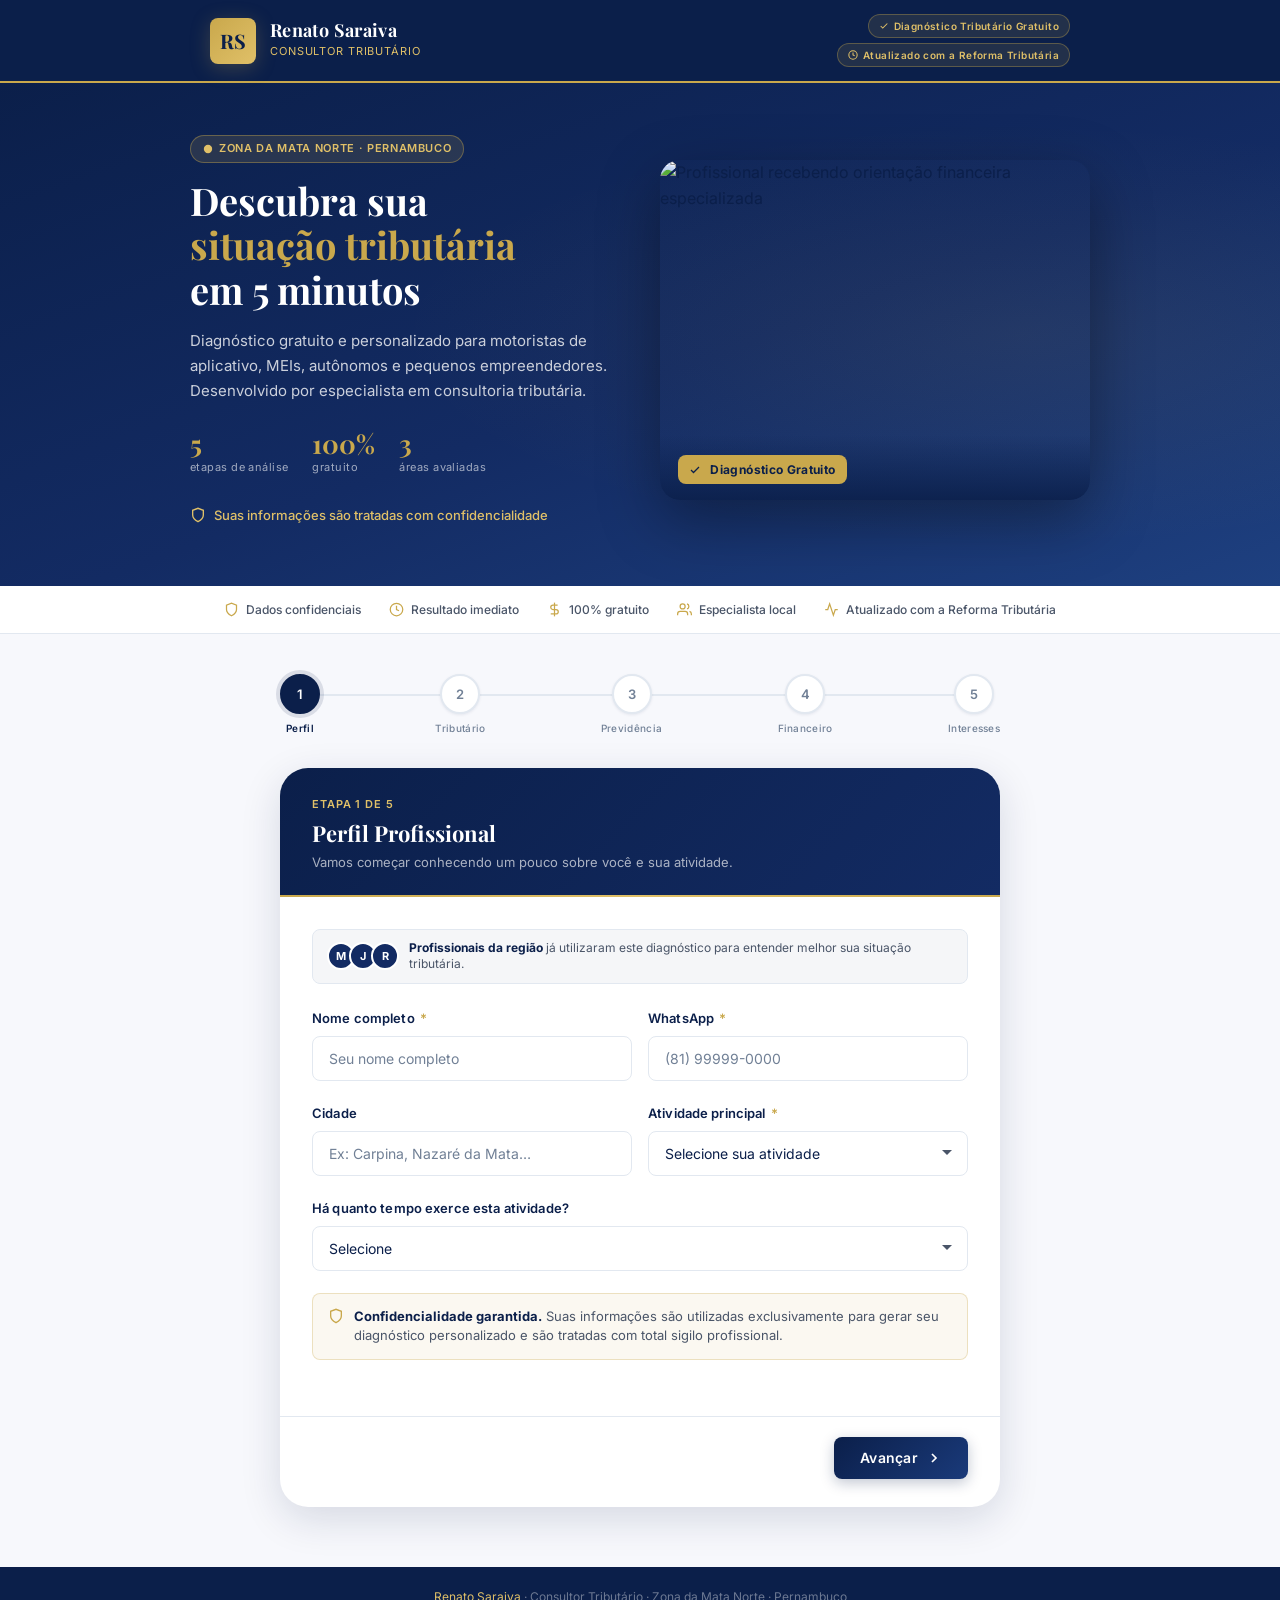
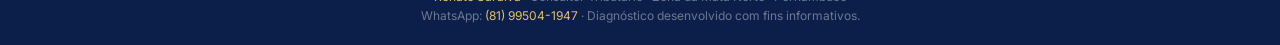
==== index.html @ bebfb7ba "Add files via upload" ====
<!DOCTYPE html>
<html lang="pt-BR">
<head>
  <meta charset="UTF-8" />
  <meta name="viewport" content="width=device-width, initial-scale=1.0" />
  <title>Diagnóstico Tributário Gratuito — Renato Saraiva | Consultor Tributário</title>
  <meta name="description" content="Descubra sua situação tributária, previdenciária e financeira em minutos. Diagnóstico gratuito com especialista na Zona da Mata Norte de Pernambuco." />
  <meta name="robots" content="index, follow" />
  <meta property="og:title" content="Diagnóstico Tributário Gratuito — Renato Saraiva" />
  <meta property="og:description" content="Identifique riscos e oportunidades tributárias para autônomos, MEIs e motoristas de aplicativo." />
  <meta property="og:type" content="website" />
  <meta property="og:image" content="https://images.unsplash.com/photo-1556742049-0cfed4f6a45d?w=1200&q=80" />
  <link rel="icon" type="image/svg+xml" href="data:image/svg+xml,<svg xmlns='http://www.w3.org/2000/svg' viewBox='0 0 32 32'><rect width='32' height='32' rx='6' fill='%230B1F4A'/><text x='50%25' y='50%25' dominant-baseline='central' text-anchor='middle' font-family='Georgia,serif' font-weight='700' font-size='16' fill='%23C9A84C'>RS</text></svg>" />
  <link rel="preconnect" href="https://fonts.googleapis.com" />
  <link rel="preconnect" href="https://fonts.gstatic.com" crossorigin />
  <link rel="stylesheet" href="styles.css" />
</head>
<body>
<div class="page-wrapper">

  <!-- ============================================================
       HEADER
       ============================================================ -->
  <header class="site-header" role="banner">
    <div class="header-inner">
      <div class="logo-block">
        <div class="logo-monogram" aria-hidden="true">RS</div>
        <div>
          <div class="logo-text-name">Renato Saraiva</div>
          <div class="logo-text-title">Consultor Tributário</div>
        </div>
      </div>
      <div class="header-seals">
        <span class="seal">
          <svg width="10" height="10" fill="none" viewBox="0 0 24 24" stroke="currentColor" stroke-width="2.5" aria-hidden="true"><polyline points="20 6 9 17 4 12"/></svg>
          Diagnóstico Tributário Gratuito
        </span>
        <span class="seal">
          <svg width="10" height="10" fill="none" viewBox="0 0 24 24" stroke="currentColor" stroke-width="2.5" aria-hidden="true"><circle cx="12" cy="12" r="10"/><polyline points="12 6 12 12 16 14"/></svg>
          Atualizado com a Reforma Tributária
        </span>
      </div>
    </div>
  </header>

  <!-- ============================================================
       HERO
       ============================================================ -->
  <section class="hero-section" aria-labelledby="heroTitle">
    <div class="hero-inner">
      <div class="hero-content">
        <div class="hero-eyebrow">
          <svg width="10" height="10" fill="currentColor" viewBox="0 0 24 24" aria-hidden="true"><circle cx="12" cy="12" r="10"/></svg>
          Zona da Mata Norte · Pernambuco
        </div>
        <h1 class="hero-title" id="heroTitle">
          Descubra sua<br><span>situação tributária</span><br>em 5 minutos
        </h1>
        <p class="hero-subtitle">
          Diagnóstico gratuito e personalizado para motoristas de aplicativo, MEIs, autônomos e pequenos empreendedores. Desenvolvido por especialista em consultoria tributária.
        </p>
        <div class="hero-stats">
          <div class="hero-stat">
            <div class="hero-stat-value">5</div>
            <div class="hero-stat-label">etapas de análise</div>
          </div>
          <div class="hero-stat">
            <div class="hero-stat-value">100%</div>
            <div class="hero-stat-label">gratuito</div>
          </div>
          <div class="hero-stat">
            <div class="hero-stat-value">3</div>
            <div class="hero-stat-label">áreas avaliadas</div>
          </div>
        </div>
        <div class="hero-cta-hint">
          <svg width="16" height="16" fill="none" viewBox="0 0 24 24" stroke="currentColor" stroke-width="2" aria-hidden="true"><path d="M12 22s8-4 8-10V5l-8-3-8 3v7c0 6 8 10 8 10z"/></svg>
          Suas informações são tratadas com confidencialidade
        </div>
      </div>

      <div class="hero-visual" aria-hidden="true">
        <!-- High-quality Unsplash image: professional consulting / finance -->
        <img
          src="https://images.unsplash.com/photo-1556742049-0cfed4f6a45d?w=600&q=80&auto=format&fit=crop"
          alt="Profissional recebendo orientação financeira especializada"
          loading="eager"
          width="600" height="340"
        />
        <div class="hero-visual-overlay">
          <span class="hero-visual-badge">
            <svg width="12" height="12" fill="none" viewBox="0 0 24 24" stroke="currentColor" stroke-width="2.5" aria-hidden="true"><polyline points="20 6 9 17 4 12"/></svg>
            &nbsp;Diagnóstico Gratuito
          </span>
        </div>
      </div>
    </div>
  </section>

  <!-- ============================================================
       TRUST BAR
       ============================================================ -->
  <div class="trust-bar" aria-label="Diferenciais">
    <div class="trust-bar-inner">
      <div class="trust-item">
        <svg width="15" height="15" fill="none" viewBox="0 0 24 24" stroke="currentColor" stroke-width="2" aria-hidden="true"><path d="M12 22s8-4 8-10V5l-8-3-8 3v7c0 6 8 10 8 10z"/></svg>
        <span>Dados confidenciais</span>
      </div>
      <div class="trust-item">
        <svg width="15" height="15" fill="none" viewBox="0 0 24 24" stroke="currentColor" stroke-width="2" aria-hidden="true"><circle cx="12" cy="12" r="10"/><polyline points="12 6 12 12 16 14"/></svg>
        <span>Resultado imediato</span>
      </div>
      <div class="trust-item">
        <svg width="15" height="15" fill="none" viewBox="0 0 24 24" stroke="currentColor" stroke-width="2" aria-hidden="true"><line x1="12" y1="1" x2="12" y2="23"/><path d="M17 5H9.5a3.5 3.5 0 000 7h5a3.5 3.5 0 010 7H6"/></svg>
        <span>100% gratuito</span>
      </div>
      <div class="trust-item">
        <svg width="15" height="15" fill="none" viewBox="0 0 24 24" stroke="currentColor" stroke-width="2" aria-hidden="true"><path d="M17 21v-2a4 4 0 00-4-4H5a4 4 0 00-4 4v2"/><circle cx="9" cy="7" r="4"/><path d="M23 21v-2a4 4 0 00-3-3.87"/><path d="M16 3.13a4 4 0 010 7.75"/></svg>
        <span>Especialista local</span>
      </div>
      <div class="trust-item">
        <svg width="15" height="15" fill="none" viewBox="0 0 24 24" stroke="currentColor" stroke-width="2" aria-hidden="true"><polyline points="22 12 18 12 15 21 9 3 6 12 2 12"/></svg>
        <span>Atualizado com a Reforma Tributária</span>
      </div>
    </div>
  </div>

  <!-- ============================================================
       MAIN — FORM SECTION
       ============================================================ -->
  <main class="form-section">
    <div class="form-container">

      <!-- ---- Step Progress ---- -->
      <nav class="step-progress" aria-label="Progresso do formulário">
        <div class="step-track">
          <div class="step-track-fill" style="width:0%"></div>
        </div>
        <div class="step-dots">
          <div class="step-dot active" aria-current="step">
            <div class="step-dot-circle">1</div>
            <span class="step-dot-label">Perfil</span>
          </div>
          <div class="step-dot">
            <div class="step-dot-circle">2</div>
            <span class="step-dot-label">Tributário</span>
          </div>
          <div class="step-dot">
            <div class="step-dot-circle">3</div>
            <span class="step-dot-label">Previdência</span>
          </div>
          <div class="step-dot">
            <div class="step-dot-circle">4</div>
            <span class="step-dot-label">Financeiro</span>
          </div>
          <div class="step-dot">
            <div class="step-dot-circle">5</div>
            <span class="step-dot-label">Interesses</span>
          </div>
        </div>
      </nav>

      <!-- ======================================================
           FORM WRAPPER
           ====================================================== -->
      <div id="formWrapper">
        <div class="form-card">

          <!-- ==================================================
               ETAPA 1 — PERFIL PROFISSIONAL
               ================================================== -->
          <div id="step1" class="form-step active">
            <div class="card-header">
              <div class="card-header-step">Etapa 1 de 5</div>
              <h2 class="card-header-title">Perfil Profissional</h2>
              <p class="card-header-subtitle">Vamos começar conhecendo um pouco sobre você e sua atividade.</p>
            </div>
            <div class="card-body">

              <div class="social-proof">
                <div class="social-proof-avatars">
                  <div class="social-proof-avatar">M</div>
                  <div class="social-proof-avatar">J</div>
                  <div class="social-proof-avatar">R</div>
                </div>
                <p class="social-proof-text"><strong>Profissionais da região</strong> já utilizaram este diagnóstico para entender melhor sua situação tributária.</p>
              </div>

              <div class="form-row">
                <div class="form-group">
                  <label class="form-label" for="name">Nome completo <span class="required">*</span></label>
                  <input type="text" id="name" class="form-input" placeholder="Seu nome completo" autocomplete="name" />
                  <span class="form-error">Por favor, informe seu nome.</span>
                </div>
                <div class="form-group">
                  <label class="form-label" for="whatsapp">WhatsApp <span class="required">*</span></label>
                  <input type="tel" id="whatsapp" class="form-input" placeholder="(81) 99999-0000" autocomplete="tel" inputmode="tel" />
                  <span class="form-error">Informe seu WhatsApp.</span>
                </div>
              </div>

              <div class="form-row">
                <div class="form-group">
                  <label class="form-label" for="cidade">Cidade</label>
                  <input type="text" id="cidade" class="form-input" placeholder="Ex: Carpina, Nazaré da Mata…" autocomplete="address-level2" />
                </div>
                <div class="form-group">
                  <label class="form-label" for="atividade">Atividade principal <span class="required">*</span></label>
                  <select id="atividade" class="form-select">
                    <option value="">Selecione sua atividade</option>
                    <option value="motorista_app">Motorista de Aplicativo (Uber, 99...)</option>
                    <option value="mototaxi">Mototaxista</option>
                    <option value="freteiro">Freteiro / Transportador</option>
                    <option value="prestador_servicos">Prestador de Serviços</option>
                    <option value="autonomo">Profissional Autônomo</option>
                    <option value="mei">MEI — Microempreendedor Individual</option>
                    <option value="pequeno_empresario">Pequeno Empresário</option>
                    <option value="outro">Outra atividade</option>
                  </select>
                  <span class="form-error">Selecione sua atividade.</span>
                </div>
              </div>

              <div class="form-group">
                <label class="form-label" for="tempo">Há quanto tempo exerce esta atividade?</label>
                <select id="tempo" class="form-select">
                  <option value="">Selecione</option>
                  <option value="menos1">Menos de 1 ano</option>
                  <option value="1a3">1 a 3 anos</option>
                  <option value="3a5">3 a 5 anos</option>
                  <option value="mais5">Mais de 5 anos</option>
                </select>
              </div>

              <div class="info-box">
                <svg width="16" height="16" fill="none" viewBox="0 0 24 24" stroke="currentColor" stroke-width="2" aria-hidden="true"><path d="M12 22s8-4 8-10V5l-8-3-8 3v7c0 6 8 10 8 10z"/></svg>
                <p><strong>Confidencialidade garantida.</strong> Suas informações são utilizadas exclusivamente para gerar seu diagnóstico personalizado e são tratadas com total sigilo profissional.</p>
              </div>

            </div>
            <div class="card-footer">
              <span></span>
              <button class="btn btn-primary" data-next type="button">
                Avançar
                <svg width="16" height="16" fill="none" viewBox="0 0 24 24" stroke="currentColor" stroke-width="2.5" aria-hidden="true"><polyline points="9 18 15 12 9 6"/></svg>
              </button>
            </div>
          </div>

          <!-- ==================================================
               ETAPA 2 — DIAGNÓSTICO TRIBUTÁRIO
               ================================================== -->
          <div id="step2" class="form-step">
            <div class="card-header">
              <div class="card-header-step">Etapa 2 de 5</div>
              <h2 class="card-header-title">Diagnóstico Tributário</h2>
              <p class="card-header-subtitle">Seu índice de organização tributária será calculado ao final. Responda com sinceridade.</p>
            </div>
            <div class="card-body">

              <!-- IR -->
              <p class="form-section-title">Imposto de Renda &amp; Receita Federal</p>

              <div class="form-group">
                <label class="form-label">Você declara o Imposto de Renda anualmente?</label>
                <div class="options-group">
                  <label class="option-card">
                    <input type="radio" name="ir_declaracao" value="sim_regular" />
                    <div class="option-indicator"><div class="option-indicator-dot"></div></div>
                    <div class="option-text">
                      <div class="option-label">Sim, sempre em dia</div>
                    </div>
                  </label>
                  <label class="option-card">
                    <input type="radio" name="ir_declaracao" value="sim_atraso" />
                    <div class="option-indicator"><div class="option-indicator-dot"></div></div>
                    <div class="option-text">
                      <div class="option-label">Sim, mas às vezes com atraso</div>
                    </div>
                  </label>
                  <label class="option-card">
                    <input type="radio" name="ir_declaracao" value="nao_isento" />
                    <div class="option-indicator"><div class="option-indicator-dot"></div></div>
                    <div class="option-text">
                      <div class="option-label">Não, pois estou isento</div>
                    </div>
                  </label>
                  <label class="option-card">
                    <input type="radio" name="ir_declaracao" value="nao_deveria" />
                    <div class="option-indicator"><div class="option-indicator-dot"></div></div>
                    <div class="option-text">
                      <div class="option-label">Não declaro, mas deveria</div>
                      <div class="option-sublabel">Risco de pendência na Receita Federal</div>
                    </div>
                  </label>
                </div>
              </div>

              <!-- Controle de receita -->
              <p class="form-section-title">Controle Financeiro &amp; Documentação</p>

              <div class="form-group">
                <label class="form-label">Como você controla sua receita mensal?</label>
                <div class="options-group">
                  <label class="option-card">
                    <input type="radio" name="controle_receita" value="planilha" />
                    <div class="option-indicator"><div class="option-indicator-dot"></div></div>
                    <div class="option-text"><div class="option-label">Planilha ou sistema organizado</div></div>
                  </label>
                  <label class="option-card">
                    <input type="radio" name="controle_receita" value="aplicativo" />
                    <div class="option-indicator"><div class="option-indicator-dot"></div></div>
                    <div class="option-text"><div class="option-label">Aplicativo de finanças</div></div>
                  </label>
                  <label class="option-card">
                    <input type="radio" name="controle_receita" value="caderno" />
                    <div class="option-indicator"><div class="option-indicator-dot"></div></div>
                    <div class="option-text"><div class="option-label">Caderno / anotação manual</div></div>
                  </label>
                  <label class="option-card">
                    <input type="radio" name="controle_receita" value="nao" />
                    <div class="option-indicator"><div class="option-indicator-dot"></div></div>
                    <div class="option-text"><div class="option-label">Não faço controle</div></div>
                  </label>
                </div>
              </div>

              <div class="form-group">
                <label class="form-label">Você emite notas fiscais pelos serviços prestados?</label>
                <div class="options-group">
                  <label class="option-card">
                    <input type="radio" name="notas_fiscais" value="sempre" />
                    <div class="option-indicator"><div class="option-indicator-dot"></div></div>
                    <div class="option-text"><div class="option-label">Sempre</div></div>
                  </label>
                  <label class="option-card">
                    <input type="radio" name="notas_fiscais" value="as_vezes" />
                    <div class="option-indicator"><div class="option-indicator-dot"></div></div>
                    <div class="option-text"><div class="option-label">Às vezes, quando solicitado</div></div>
                  </label>
                  <label class="option-card">
                    <input type="radio" name="notas_fiscais" value="nao_obrigado" />
                    <div class="option-indicator"><div class="option-indicator-dot"></div></div>
                    <div class="option-text"><div class="option-label">Não sou obrigado a emitir</div></div>
                  </label>
                  <label class="option-card">
                    <input type="radio" name="notas_fiscais" value="nunca" />
                    <div class="option-indicator"><div class="option-indicator-dot"></div></div>
                    <div class="option-text"><div class="option-label">Nunca emito</div></div>
                  </label>
                </div>
              </div>

              <!-- MEI -->
              <p class="form-section-title">Situação como MEI</p>

              <div class="form-group">
                <label class="form-label">Qual é sua situação como MEI?</label>
                <div class="options-group">
                  <label class="option-card">
                    <input type="radio" name="mei_situacao" value="ativo_dia" />
                    <div class="option-indicator"><div class="option-indicator-dot"></div></div>
                    <div class="option-text"><div class="option-label">Sou MEI e estou em dia</div></div>
                  </label>
                  <label class="option-card">
                    <input type="radio" name="mei_situacao" value="ativo_pendente" />
                    <div class="option-indicator"><div class="option-indicator-dot"></div></div>
                    <div class="option-text">
                      <div class="option-label">Sou MEI, mas tenho pendências</div>
                      <div class="option-sublabel">DAS em atraso, declarações pendentes…</div>
                    </div>
                  </label>
                  <label class="option-card">
                    <input type="radio" name="mei_situacao" value="nao_sou" />
                    <div class="option-indicator"><div class="option-indicator-dot"></div></div>
                    <div class="option-text"><div class="option-label">Não sou MEI e não preciso ser</div></div>
                  </label>
                  <label class="option-card">
                    <input type="radio" name="mei_situacao" value="deveria" />
                    <div class="option-indicator"><div class="option-indicator-dot"></div></div>
                    <div class="option-text">
                      <div class="option-label">Não sou MEI, mas deveria ser</div>
                      <div class="option-sublabel">Formalização pode trazer benefícios imediatos</div>
                    </div>
                  </label>
                </div>
              </div>

              <!-- Reforma Tributária -->
              <p class="form-section-title">Reforma Tributária</p>

              <div class="form-group">
                <label class="form-label">Você acompanha as mudanças trazidas pela Reforma Tributária?</label>
                <div class="options-group">
                  <label class="option-card">
                    <input type="radio" name="reforma_conhecimento" value="sim_bem" />
                    <div class="option-indicator"><div class="option-indicator-dot"></div></div>
                    <div class="option-text">
                      <div class="option-label">Sim, acompanho bem</div>
                      <div class="option-sublabel">Conheço CBS, IBS e as novas regras</div>
                    </div>
                  </label>
                  <label class="option-card">
                    <input type="radio" name="reforma_conhecimento" value="superficial" />
                    <div class="option-indicator"><div class="option-indicator-dot"></div></div>
                    <div class="option-text">
                      <div class="option-label">Conheço superficialmente</div>
                      <div class="option-sublabel">Sei que existe, mas não detalhes</div>
                    </div>
                  </label>
                  <label class="option-card">
                    <input type="radio" name="reforma_conhecimento" value="nao" />
                    <div class="option-indicator"><div class="option-indicator-dot"></div></div>
                    <div class="option-text">
                      <div class="option-label">Ainda não acompanho</div>
                      <div class="option-sublabel">Posso estar perdendo oportunidades</div>
                    </div>
                  </label>
                </div>
              </div>

              <div class="info-box">
                <svg width="16" height="16" fill="none" viewBox="0 0 24 24" stroke="currentColor" stroke-width="2" aria-hidden="true"><circle cx="12" cy="12" r="10"/><line x1="12" y1="8" x2="12" y2="12"/><line x1="12" y1="16" x2="12.01" y2="16"/></svg>
                <p>A Reforma Tributária pode impactar diretamente autônomos e MEIs com as novas regras do <strong>IBS e CBS</strong>. Descubra se seu negócio pode ser afetado.</p>
              </div>

            </div>
            <div class="card-footer">
              <button class="btn btn-ghost" data-prev type="button">
                <svg width="16" height="16" fill="none" viewBox="0 0 24 24" stroke="currentColor" stroke-width="2.5" aria-hidden="true"><polyline points="15 18 9 12 15 6"/></svg>
                Voltar
              </button>
              <button class="btn btn-primary" data-next type="button">
                Avançar
                <svg width="16" height="16" fill="none" viewBox="0 0 24 24" stroke="currentColor" stroke-width="2.5" aria-hidden="true"><polyline points="9 18 15 12 9 6"/></svg>
              </button>
            </div>
          </div>

          <!-- ==================================================
               ETAPA 3 — DIAGNÓSTICO PREVIDENCIÁRIO
               ================================================== -->
          <div id="step3" class="form-step">
            <div class="card-header">
              <div class="card-header-step">Etapa 3 de 5</div>
              <h2 class="card-header-title">Diagnóstico Previdenciário</h2>
              <p class="card-header-subtitle">Sua aposentadoria e proteção familiar dependem de decisões tomadas hoje.</p>
            </div>
            <div class="card-body">

              <div class="form-group">
                <label class="form-label">Como está sua contribuição ao INSS?</label>
                <div class="options-group">
                  <label class="option-card">
                    <input type="radio" name="inss_contribui" value="sempre" />
                    <div class="option-indicator"><div class="option-indicator-dot"></div></div>
                    <div class="option-text"><div class="option-label">Contribuo regularmente como autônomo</div></div>
                  </label>
                  <label class="option-card">
                    <input type="radio" name="inss_contribui" value="mei_incluso" />
                    <div class="option-indicator"><div class="option-indicator-dot"></div></div>
                    <div class="option-text">
                      <div class="option-label">Contribuo pelo MEI (DAS)</div>
                      <div class="option-sublabel">Contribuição mínima incluída na guia mensal</div>
                    </div>
                  </label>
                  <label class="option-card">
                    <input type="radio" name="inss_contribui" value="as_vezes" />
                    <div class="option-indicator"><div class="option-indicator-dot"></div></div>
                    <div class="option-text">
                      <div class="option-label">Contribuo irregularmente</div>
                      <div class="option-sublabel">Meses com e sem contribuição</div>
                    </div>
                  </label>
                  <label class="option-card">
                    <input type="radio" name="inss_contribui" value="nao" />
                    <div class="option-indicator"><div class="option-indicator-dot"></div></div>
                    <div class="option-text">
                      <div class="option-label">Não contribuo</div>
                      <div class="option-sublabel">Sem cobertura previdenciária atual</div>
                    </div>
                  </label>
                </div>
              </div>

              <div class="form-group">
                <label class="form-label">Você já planeja sua aposentadoria?</label>
                <div class="options-group">
                  <label class="option-card">
                    <input type="radio" name="aposentadoria_planeja" value="sim_estrategia" />
                    <div class="option-indicator"><div class="option-indicator-dot"></div></div>
                    <div class="option-text">
                      <div class="option-label">Sim, tenho estratégia definida</div>
                      <div class="option-sublabel">INSS + previdência privada ou investimentos</div>
                    </div>
                  </label>
                  <label class="option-card">
                    <input type="radio" name="aposentadoria_planeja" value="sim_inss" />
                    <div class="option-indicator"><div class="option-indicator-dot"></div></div>
                    <div class="option-text">
                      <div class="option-label">Planejo me aposentar pelo INSS</div>
                    </div>
                  </label>
                  <label class="option-card">
                    <input type="radio" name="aposentadoria_planeja" value="penso_pouco" />
                    <div class="option-indicator"><div class="option-indicator-dot"></div></div>
                    <div class="option-text"><div class="option-label">Penso pouco sobre isso</div></div>
                  </label>
                  <label class="option-card">
                    <input type="radio" name="aposentadoria_planeja" value="nao" />
                    <div class="option-indicator"><div class="option-indicator-dot"></div></div>
                    <div class="option-text">
                      <div class="option-label">Ainda não planejo</div>
                      <div class="option-sublabel">Não tenho estratégia definida</div>
                    </div>
                  </label>
                </div>
              </div>

              <div class="form-group">
                <label class="form-label">Sua família tem proteção em caso de imprevistos com sua saúde ou renda?</label>
                <div class="options-group">
                  <label class="option-card">
                    <input type="radio" name="dependentes_protecao" value="sim_completa" />
                    <div class="option-indicator"><div class="option-indicator-dot"></div></div>
                    <div class="option-text">
                      <div class="option-label">Sim, tenho seguro e planejamento</div>
                    </div>
                  </label>
                  <label class="option-card">
                    <input type="radio" name="dependentes_protecao" value="parcial" />
                    <div class="option-indicator"><div class="option-indicator-dot"></div></div>
                    <div class="option-text"><div class="option-label">Parcialmente protegida</div></div>
                  </label>
                  <label class="option-card">
                    <input type="radio" name="dependentes_protecao" value="nao" />
                    <div class="option-indicator"><div class="option-indicator-dot"></div></div>
                    <div class="option-text">
                      <div class="option-label">Não tenho proteção estruturada</div>
                      <div class="option-sublabel">Família dependeria apenas da minha renda ativa</div>
                    </div>
                  </label>
                </div>
              </div>

            </div>
            <div class="card-footer">
              <button class="btn btn-ghost" data-prev type="button">
                <svg width="16" height="16" fill="none" viewBox="0 0 24 24" stroke="currentColor" stroke-width="2.5" aria-hidden="true"><polyline points="15 18 9 12 15 6"/></svg>
                Voltar
              </button>
              <button class="btn btn-primary" data-next type="button">
                Avançar
                <svg width="16" height="16" fill="none" viewBox="0 0 24 24" stroke="currentColor" stroke-width="2.5" aria-hidden="true"><polyline points="9 18 15 12 9 6"/></svg>
              </button>
            </div>
          </div>

          <!-- ==================================================
               ETAPA 4 — DIAGNÓSTICO FINANCEIRO
               ================================================== -->
          <div id="step4" class="form-step">
            <div class="card-header">
              <div class="card-header-step">Etapa 4 de 5</div>
              <h2 class="card-header-title">Diagnóstico Financeiro</h2>
              <p class="card-header-subtitle">Sua estabilidade financeira protege você em momentos de baixa renda.</p>
            </div>
            <div class="card-body">

              <div class="form-group">
                <label class="form-label">Você possui reserva de emergência?</label>
                <div class="options-group">
                  <label class="option-card">
                    <input type="radio" name="reserva_emergencia" value="sim_6meses" />
                    <div class="option-indicator"><div class="option-indicator-dot"></div></div>
                    <div class="option-text">
                      <div class="option-label">Sim, mais de 6 meses de despesas</div>
                    </div>
                  </label>
                  <label class="option-card">
                    <input type="radio" name="reserva_emergencia" value="sim_3meses" />
                    <div class="option-indicator"><div class="option-indicator-dot"></div></div>
                    <div class="option-text"><div class="option-label">Sim, 3 a 6 meses de despesas</div></div>
                  </label>
                  <label class="option-card">
                    <input type="radio" name="reserva_emergencia" value="pouca" />
                    <div class="option-indicator"><div class="option-indicator-dot"></div></div>
                    <div class="option-text"><div class="option-label">Tenho um pouco, menos de 3 meses</div></div>
                  </label>
                  <label class="option-card">
                    <input type="radio" name="reserva_emergencia" value="nao" />
                    <div class="option-indicator"><div class="option-indicator-dot"></div></div>
                    <div class="option-text">
                      <div class="option-label">Não tenho reserva</div>
                      <div class="option-sublabel">Alta vulnerabilidade a imprevistos</div>
                    </div>
                  </label>
                </div>
              </div>

              <div class="form-group">
                <label class="form-label">Como está seu nível de endividamento?</label>
                <div class="options-group">
                  <label class="option-card">
                    <input type="radio" name="dividas" value="nenhuma" />
                    <div class="option-indicator"><div class="option-indicator-dot"></div></div>
                    <div class="option-text"><div class="option-label">Sem dívidas relevantes</div></div>
                  </label>
                  <label class="option-card">
                    <input type="radio" name="dividas" value="controlada" />
                    <div class="option-indicator"><div class="option-indicator-dot"></div></div>
                    <div class="option-text"><div class="option-label">Dívidas controladas e em dia</div></div>
                  </label>
                  <label class="option-card">
                    <input type="radio" name="dividas" value="alta" />
                    <div class="option-indicator"><div class="option-indicator-dot"></div></div>
                    <div class="option-text">
                      <div class="option-label">Dívidas comprometendo minha renda</div>
                      <div class="option-sublabel">Mais de 30% da renda comprometida</div>
                    </div>
                  </label>
                  <label class="option-card">
                    <input type="radio" name="dividas" value="critica" />
                    <div class="option-indicator"><div class="option-indicator-dot"></div></div>
                    <div class="option-text">
                      <div class="option-label">Situação crítica de endividamento</div>
                      <div class="option-sublabel">Dificuldade para pagar despesas básicas</div>
                    </div>
                  </label>
                </div>
              </div>

              <div class="form-group">
                <label class="form-label">Você consegue poupar mensalmente?</label>
                <div class="options-group-inline">
                  <label class="pill-option">
                    <input type="radio" name="poupanca_mensal" value="mais20" />
                    Mais de 20% da renda
                  </label>
                  <label class="pill-option">
                    <input type="radio" name="poupanca_mensal" value="ate20" />
                    Até 20%
                  </label>
                  <label class="pill-option">
                    <input type="radio" name="poupanca_mensal" value="irregular" />
                    Às vezes
                  </label>
                  <label class="pill-option">
                    <input type="radio" name="poupanca_mensal" value="nao" />
                    Não consigo poupar
                  </label>
                </div>
              </div>

              <div class="form-group">
                <label class="form-label">Você tem controle do seu orçamento mensal?</label>
                <div class="options-group-inline">
                  <label class="pill-option">
                    <input type="radio" name="controle_orcamento" value="sim_detalhado" />
                    Sim, detalhado
                  </label>
                  <label class="pill-option">
                    <input type="radio" name="controle_orcamento" value="basico" />
                    Básico
                  </label>
                  <label class="pill-option">
                    <input type="radio" name="controle_orcamento" value="nao" />
                    Não controlo
                  </label>
                </div>
              </div>

            </div>
            <div class="card-footer">
              <button class="btn btn-ghost" data-prev type="button">
                <svg width="16" height="16" fill="none" viewBox="0 0 24 24" stroke="currentColor" stroke-width="2.5" aria-hidden="true"><polyline points="15 18 9 12 15 6"/></svg>
                Voltar
              </button>
              <button class="btn btn-primary" data-next type="button">
                Avançar
                <svg width="16" height="16" fill="none" viewBox="0 0 24 24" stroke="currentColor" stroke-width="2.5" aria-hidden="true"><polyline points="9 18 15 12 9 6"/></svg>
              </button>
            </div>
          </div>

          <!-- ==================================================
               ETAPA 5 — INTERESSE EM SOLUÇÕES
               ================================================== -->
          <div id="step5" class="form-step">
            <div class="card-header">
              <div class="card-header-step">Etapa 5 de 5 — Última etapa!</div>
              <h2 class="card-header-title">Interesse em Soluções</h2>
              <p class="card-header-subtitle">Indique o que é mais relevante para você. Isso personaliza sua análise final.</p>
            </div>
            <div class="card-body">

              <div class="form-group">
                <label class="form-label">Quais temas são mais relevantes para você? <small style="font-weight:400;color:var(--text-muted)">(Selecione todos que se aplicam)</small></label>
                <div class="options-group">
                  <label class="option-card" data-type="checkbox">
                    <input type="checkbox" name="interesses" value="planejamento_tributario" />
                    <div class="option-indicator"><div class="option-indicator-dot"></div></div>
                    <div class="option-text">
                      <div class="option-label">Planejamento tributário</div>
                      <div class="option-sublabel">Reduzir impostos de forma legal</div>
                    </div>
                  </label>
                  <label class="option-card" data-type="checkbox">
                    <input type="checkbox" name="interesses" value="regularizacao_fiscal" />
                    <div class="option-indicator"><div class="option-indicator-dot"></div></div>
                    <div class="option-text">
                      <div class="option-label">Regularização fiscal</div>
                      <div class="option-sublabel">Resolver pendências com a Receita Federal ou MEI</div>
                    </div>
                  </label>
                  <label class="option-card" data-type="checkbox">
                    <input type="checkbox" name="interesses" value="aposentadoria" />
                    <div class="option-indicator"><div class="option-indicator-dot"></div></div>
                    <div class="option-text">
                      <div class="option-label">Planejamento previdenciário</div>
                      <div class="option-sublabel">Aposentadoria e benefícios do INSS</div>
                    </div>
                  </label>
                  <label class="option-card" data-type="checkbox">
                    <input type="checkbox" name="interesses" value="reforma_tributaria" />
                    <div class="option-indicator"><div class="option-indicator-dot"></div></div>
                    <div class="option-text">
                      <div class="option-label">Impactos da Reforma Tributária</div>
                      <div class="option-sublabel">Como me preparar para CBS, IBS e novas regras</div>
                    </div>
                  </label>
                  <label class="option-card" data-type="checkbox">
                    <input type="checkbox" name="interesses" value="consultoria_personalizada" />
                    <div class="option-indicator"><div class="option-indicator-dot"></div></div>
                    <div class="option-text">
                      <div class="option-label">Consultoria personalizada completa</div>
                      <div class="option-sublabel">Análise detalhada de toda minha situação</div>
                    </div>
                  </label>
                </div>
              </div>

              <div class="form-group">
                <label class="form-label">Qual é a sua urgência em resolver estas questões?</label>
                <div class="options-group-inline">
                  <label class="pill-option">
                    <input type="radio" name="urgencia" value="imediata" />
                    Imediata
                  </label>
                  <label class="pill-option">
                    <input type="radio" name="urgencia" value="breve" />
                    Nos próximos 30 dias
                  </label>
                  <label class="pill-option">
                    <input type="radio" name="urgencia" value="planejando" />
                    Estou planejando
                  </label>
                  <label class="pill-option">
                    <input type="radio" name="urgencia" value="curiosidade" />
                    Por curiosidade
                  </label>
                </div>
              </div>

              <div class="info-box">
                <svg width="16" height="16" fill="none" viewBox="0 0 24 24" stroke="currentColor" stroke-width="2" aria-hidden="true"><polygon points="12 2 15.09 8.26 22 9.27 17 14.14 18.18 21.02 12 17.77 5.82 21.02 7 14.14 2 9.27 8.91 8.26 12 2"/></svg>
                <p><strong>Diagnóstico personalizado aguarda você.</strong> Ao concluir, seu índice tributário, previdenciário e financeiro será calculado com base em todas as suas respostas.</p>
              </div>

            </div>
            <div class="card-footer">
              <button class="btn btn-ghost" data-prev type="button">
                <svg width="16" height="16" fill="none" viewBox="0 0 24 24" stroke="currentColor" stroke-width="2.5" aria-hidden="true"><polyline points="15 18 9 12 15 6"/></svg>
                Voltar
              </button>
              <button class="btn btn-gold" data-submit type="button">
                <svg width="16" height="16" fill="none" viewBox="0 0 24 24" stroke="currentColor" stroke-width="2.5" aria-hidden="true"><polyline points="9 11 12 14 22 4"/><path d="M21 12v7a2 2 0 01-2 2H5a2 2 0 01-2-2V5a2 2 0 012-2h11"/></svg>
                Gerar meu diagnóstico
              </button>
            </div>
          </div>

        </div><!-- /form-card -->
      </div><!-- /formWrapper -->

      <!-- ======================================================
           PROCESSING SCREEN
           ====================================================== -->
      <div id="processingScreen" class="processing-screen" role="status" aria-live="polite">
        <div class="processing-ring">
          <svg viewBox="0 0 80 80">
            <circle cx="40" cy="40" r="34"/>
          </svg>
        </div>
        <div style="text-align:center">
          <p style="font-family:'Playfair Display',serif;font-size:20px;font-weight:700;color:var(--navy);margin-bottom:6px;">Analisando suas respostas…</p>
          <p style="font-size:13px;color:var(--text-muted);">Diagnóstico desenvolvido por especialista em consultoria tributária.</p>
        </div>
        <div class="processing-steps">
          <div class="processing-step">
            <svg width="16" height="16" fill="none" viewBox="0 0 24 24" stroke="currentColor" stroke-width="2"><polyline points="20 6 9 17 4 12"/></svg>
            Calculando seu índice de organização tributária…
          </div>
          <div class="processing-step">
            <svg width="16" height="16" fill="none" viewBox="0 0 24 24" stroke="currentColor" stroke-width="2"><polyline points="20 6 9 17 4 12"/></svg>
            Avaliando riscos previdenciários e financeiros…
          </div>
          <div class="processing-step">
            <svg width="16" height="16" fill="none" viewBox="0 0 24 24" stroke="currentColor" stroke-width="2"><polyline points="20 6 9 17 4 12"/></svg>
            Identificando oportunidades da Reforma Tributária…
          </div>
          <div class="processing-step">
            <svg width="16" height="16" fill="none" viewBox="0 0 24 24" stroke="currentColor" stroke-width="2"><polyline points="20 6 9 17 4 12"/></svg>
            Preparando seu relatório personalizado…
          </div>
        </div>
      </div>

      <!-- ======================================================
           RESULT SCREEN
           ====================================================== -->
      <div id="resultScreen" class="result-screen" role="main" aria-label="Resultado do diagnóstico">
        <div class="form-card">

          <!-- Score Hero -->
          <div class="result-hero">
            <p class="result-eyebrow">Diagnóstico Tributário Gratuito — Renato Saraiva</p>
            <div class="score-ring-wrap" aria-label="Pontuação geral">
              <svg class="score-ring-svg" viewBox="0 0 160 160">
                <defs>
                  <linearGradient id="scoreGradient" x1="0%" y1="0%" x2="100%" y2="0%">
                    <stop offset="0%" stop-color="#C9A84C"/>
                    <stop offset="100%" stop-color="#E0C068"/>
                  </linearGradient>
                </defs>
                <circle class="score-ring-bg" cx="80" cy="80" r="70"/>
                <circle class="score-ring-fill" cx="80" cy="80" r="70"/>
              </svg>
              <div class="score-center">
                <div class="score-value" id="scoreValue">0</div>
                <div class="score-max">de 100</div>
              </div>
            </div>
            <div id="scoreClassification" class="result-classification">—</div>
            <p class="result-tagline" id="resultTagline"></p>
          </div>

          <!-- Sub-scores -->
          <div class="sub-scores">
            <div class="sub-score-card" id="tribScore">
              <div class="sub-score-label">Tributário</div>
              <div class="sub-score-bar-wrap"><div class="sub-score-bar"></div></div>
              <div class="sub-score-value">0</div>
            </div>
            <div class="sub-score-card" id="prevScore">
              <div class="sub-score-label">Previdenciário</div>
              <div class="sub-score-bar-wrap"><div class="sub-score-bar"></div></div>
              <div class="sub-score-value">0</div>
            </div>
            <div class="sub-score-card" id="finScore">
              <div class="sub-score-label">Financeiro</div>
              <div class="sub-score-bar-wrap"><div class="sub-score-bar"></div></div>
              <div class="sub-score-value">0</div>
            </div>
          </div>

          <!-- Result body -->
          <div class="result-body">

            <!-- Recommendation -->
            <div class="recommendation-box">
              <h3 class="recommendation-title">Análise Preliminar para <span id="resultNome"></span></h3>
              <p class="recommendation-text" id="recommendationText"></p>
            </div>

            <!-- Opportunities -->
            <div class="result-section">
              <h4 class="result-section-title">
                <svg width="15" height="15" fill="none" viewBox="0 0 24 24" stroke="currentColor" stroke-width="2.5" style="color:var(--gold)" aria-hidden="true"><polygon points="12 2 15.09 8.26 22 9.27 17 14.14 18.18 21.02 12 17.77 5.82 21.02 7 14.14 2 9.27 8.91 8.26 12 2"/></svg>
                Oportunidades Identificadas
              </h4>
              <div class="result-items" id="opportunitiesList"></div>
            </div>

            <!-- Positives -->
            <div class="result-section">
              <h4 class="result-section-title">
                <svg width="15" height="15" fill="none" viewBox="0 0 24 24" stroke="currentColor" stroke-width="2.5" style="color:var(--success)" aria-hidden="true"><polyline points="20 6 9 17 4 12"/></svg>
                Pontos Positivos
              </h4>
              <div class="result-items" id="positivesList"></div>
            </div>

            <!-- Attentions -->
            <div class="result-section">
              <h4 class="result-section-title">
                <svg width="15" height="15" fill="none" viewBox="0 0 24 24" stroke="currentColor" stroke-width="2.5" style="color:var(--warning)" aria-hidden="true"><path d="M10.29 3.86L1.82 18a2 2 0 001.71 3h16.94a2 2 0 001.71-3L13.71 3.86a2 2 0 00-3.42 0z"/><line x1="12" y1="9" x2="12" y2="13"/></svg>
                Pontos de Atenção
              </h4>
              <div class="result-items" id="attentionList"></div>
            </div>

          </div><!-- /result-body -->

          <!-- CTA Block -->
          <div class="cta-block">
            <p style="font-family:'Playfair Display',serif;font-size:17px;font-weight:700;color:var(--navy);text-align:center;margin-bottom:4px;">
              Receba sua análise completa gratuitamente
            </p>
            <p style="font-size:13px;color:var(--text-muted);text-align:center;margin-bottom:16px;">
              Converse agora com Renato Saraiva e descubra como melhorar sua situação tributária.
            </p>
            <a class="btn btn-whatsapp" href="#" target="_blank" rel="noopener noreferrer">
              <svg width="20" height="20" viewBox="0 0 24 24" fill="currentColor" aria-hidden="true"><path d="M17.472 14.382c-.297-.149-1.758-.867-2.03-.967-.273-.099-.471-.148-.67.15-.197.297-.767.966-.94 1.164-.173.199-.347.223-.644.075-.297-.15-1.255-.463-2.39-1.475-.883-.788-1.48-1.761-1.653-2.059-.173-.297-.018-.458.13-.606.134-.133.298-.347.446-.52.149-.174.198-.298.298-.497.099-.198.05-.371-.025-.52-.075-.149-.669-1.612-.916-2.207-.242-.579-.487-.5-.669-.51-.173-.008-.371-.01-.57-.01-.198 0-.52.074-.792.372-.272.297-1.04 1.016-1.04 2.479 0 1.462 1.065 2.875 1.213 3.074.149.198 2.096 3.2 5.077 4.487.709.306 1.262.489 1.694.625.712.227 1.36.195 1.871.118.571-.085 1.758-.719 2.006-1.413.248-.694.248-1.289.173-1.413-.074-.124-.272-.198-.57-.347m-5.421 7.403h-.004a9.87 9.87 0 01-5.031-1.378l-.361-.214-3.741.982.998-3.648-.235-.374a9.86 9.86 0 01-1.51-5.26c.001-5.45 4.436-9.884 9.888-9.884 2.64 0 5.122 1.03 6.988 2.898a9.825 9.825 0 012.893 6.994c-.003 5.45-4.437 9.884-9.885 9.884m8.413-18.297A11.815 11.815 0 0012.05 0C5.495 0 .16 5.335.157 11.892c0 2.096.547 4.142 1.588 5.945L.057 24l6.305-1.654a11.882 11.882 0 005.683 1.448h.005c6.554 0 11.89-5.335 11.893-11.893a11.821 11.821 0 00-3.48-8.413z"/></svg>
              Receber Diagnóstico Completo pelo WhatsApp
            </a>
            <a class="btn btn-ghost btn-wa-secondary" href="#" target="_blank" rel="noopener noreferrer" style="justify-content:center;font-size:13px;">
              Solicitar Orientação Personalizada com Renato Saraiva
            </a>
            <div class="cta-privacy">
              <svg width="12" height="12" fill="none" viewBox="0 0 24 24" stroke="currentColor" stroke-width="2" aria-hidden="true"><path d="M12 22s8-4 8-10V5l-8-3-8 3v7c0 6 8 10 8 10z"/></svg>
              Suas informações são confidenciais e utilizadas exclusivamente para seu diagnóstico.
            </div>
          </div>

        </div><!-- /form-card -->
      </div><!-- /resultScreen -->

    </div><!-- /form-container -->
  </main>

  <!-- ============================================================
       FOOTER
       ============================================================ -->
  <footer class="site-footer" role="contentinfo">
    <p>
      <span>Renato Saraiva</span> · Consultor Tributário · Zona da Mata Norte · Pernambuco<br>
      WhatsApp: <span>(81) 99504-1947</span> · Diagnóstico desenvolvido com fins informativos.
    </p>
  </footer>

</div><!-- /page-wrapper -->
<!-- Floating WhatsApp Button (shown after results) -->
<a id="fabWA" class="fab-wa" href="#" target="_blank" rel="noopener noreferrer" aria-label="Falar com Renato Saraiva pelo WhatsApp" style="display:none;">
  <svg width="26" height="26" viewBox="0 0 24 24" fill="currentColor" aria-hidden="true"><path d="M17.472 14.382c-.297-.149-1.758-.867-2.03-.967-.273-.099-.471-.148-.67.15-.197.297-.767.966-.94 1.164-.173.199-.347.223-.644.075-.297-.15-1.255-.463-2.39-1.475-.883-.788-1.48-1.761-1.653-2.059-.173-.297-.018-.458.13-.606.134-.133.298-.347.446-.52.149-.174.198-.298.298-.497.099-.198.05-.371-.025-.52-.075-.149-.669-1.612-.916-2.207-.242-.579-.487-.5-.669-.51-.173-.008-.371-.01-.57-.01-.198 0-.52.074-.792.372-.272.297-1.04 1.016-1.04 2.479 0 1.462 1.065 2.875 1.213 3.074.149.198 2.096 3.2 5.077 4.487.709.306 1.262.489 1.694.625.712.227 1.36.195 1.871.118.571-.085 1.758-.719 2.006-1.413.248-.694.248-1.289.173-1.413-.074-.124-.272-.198-.57-.347m-5.421 7.403h-.004a9.87 9.87 0 01-5.031-1.378l-.361-.214-3.741.982.998-3.648-.235-.374a9.86 9.86 0 01-1.51-5.26c.001-5.45 4.436-9.884 9.888-9.884 2.64 0 5.122 1.03 6.988 2.898a9.825 9.825 0 012.893 6.994c-.003 5.45-4.437 9.884-9.885 9.884m8.413-18.297A11.815 11.815 0 0012.05 0C5.495 0 .16 5.335.157 11.892c0 2.096.547 4.142 1.588 5.945L.057 24l6.305-1.654a11.882 11.882 0 005.683 1.448h.005c6.554 0 11.89-5.335 11.893-11.893a11.821 11.821 0 00-3.48-8.413z"/></svg>
  <span class="fab-label">Falar com Consultor</span>
</a>
<script src="app.js"></script>
</body>
</html>
---- styles.css ----
/* ============================================================
   RENATO SARAIVA — CONSULTOR TRIBUTÁRIO
   Diagnóstico Tributário Premium
   styles.css
   ============================================================ */

/* ---------- Google Fonts ---------- */
@import url('https://fonts.googleapis.com/css2?family=Playfair+Display:wght@400;600;700&family=Inter:wght@300;400;500;600;700&display=swap');

/* ---------- CSS Custom Properties ---------- */
:root {
  --navy:        #0B1F4A;
  --navy-mid:    #132B63;
  --navy-light:  #1A3A7A;
  --gold:        #C9A84C;
  --gold-light:  #E0C068;
  --gold-pale:   #F5EDD0;
  --white:       #FFFFFF;
  --off-white:   #F7F8FC;
  --surface:     #FFFFFF;
  --border:      #E2E8F0;
  --text-primary:   #0B1F4A;
  --text-secondary: #4A5568;
  --text-muted:     #718096;
  --success:     #1A936F;
  --warning:     #D97706;
  --danger:      #DC2626;
  --shadow-sm:   0 1px 3px rgba(11,31,74,0.08);
  --shadow-md:   0 4px 16px rgba(11,31,74,0.10);
  --shadow-lg:   0 12px 40px rgba(11,31,74,0.14);
  --shadow-gold: 0 4px 20px rgba(201,168,76,0.25);
  --radius-sm:   8px;
  --radius-md:   14px;
  --radius-lg:   20px;
  --radius-xl:   28px;
  --transition:  0.25s cubic-bezier(0.4, 0, 0.2, 1);
}

/* ---------- Reset & Base ---------- */
*, *::before, *::after { box-sizing: border-box; margin: 0; padding: 0; }

html { scroll-behavior: smooth; font-size: 16px; }

body {
  font-family: 'Inter', sans-serif;
  background: var(--off-white);
  color: var(--text-primary);
  line-height: 1.6;
  -webkit-font-smoothing: antialiased;
}

/* ---------- Layout ---------- */
.page-wrapper { min-height: 100vh; display: flex; flex-direction: column; }

/* ============================================================
   HEADER
   ============================================================ */
.site-header {
  background: var(--navy);
  position: sticky;
  top: 0;
  z-index: 100;
  border-bottom: 2px solid var(--gold);
}

.header-inner {
  max-width: 900px;
  margin: 0 auto;
  padding: 14px 20px;
  display: flex;
  align-items: center;
  justify-content: space-between;
  gap: 16px;
}

/* Logo block */
.logo-block { display: flex; align-items: center; gap: 14px; }

.logo-monogram {
  width: 46px; height: 46px;
  background: linear-gradient(135deg, var(--gold) 0%, var(--gold-light) 100%);
  border-radius: var(--radius-sm);
  display: flex; align-items: center; justify-content: center;
  font-family: 'Playfair Display', serif;
  font-size: 20px; font-weight: 700;
  color: var(--navy);
  flex-shrink: 0;
  box-shadow: var(--shadow-gold);
}

.logo-text-name {
  font-family: 'Playfair Display', serif;
  font-size: 18px; font-weight: 700;
  color: var(--white);
  letter-spacing: 0.02em;
  line-height: 1.1;
}

.logo-text-title {
  font-size: 11px; font-weight: 400;
  color: var(--gold-light);
  letter-spacing: 0.08em;
  text-transform: uppercase;
  margin-top: 2px;
}

/* Header seals */
.header-seals { display: flex; flex-direction: column; gap: 5px; align-items: flex-end; }

.seal {
  display: inline-flex; align-items: center; gap: 5px;
  background: rgba(201,168,76,0.12);
  border: 1px solid rgba(201,168,76,0.35);
  border-radius: 20px;
  padding: 3px 10px;
  font-size: 10px; font-weight: 600;
  color: var(--gold-light);
  letter-spacing: 0.04em;
  white-space: nowrap;
}
.seal svg { flex-shrink: 0; }

/* ============================================================
   HERO SECTION
   ============================================================ */
.hero-section {
  background: linear-gradient(160deg, var(--navy) 0%, var(--navy-mid) 55%, #1E4080 100%);
  padding: 52px 20px 60px;
  position: relative;
  overflow: hidden;
}

.hero-section::before {
  content: '';
  position: absolute; inset: 0;
  background: radial-gradient(ellipse 70% 60% at 80% 50%, rgba(201,168,76,0.08) 0%, transparent 70%);
  pointer-events: none;
}

.hero-inner {
  max-width: 900px; margin: 0 auto;
  display: grid; grid-template-columns: 1fr 1fr;
  gap: 40px; align-items: center;
}

.hero-eyebrow {
  display: inline-flex; align-items: center; gap: 6px;
  background: rgba(201,168,76,0.15);
  border: 1px solid rgba(201,168,76,0.4);
  border-radius: 20px; padding: 4px 12px;
  font-size: 11px; font-weight: 600;
  color: var(--gold-light); letter-spacing: 0.06em;
  text-transform: uppercase; margin-bottom: 16px;
}

.hero-title {
  font-family: 'Playfair Display', serif;
  font-size: clamp(26px, 4vw, 38px);
  font-weight: 700; line-height: 1.18;
  color: var(--white); margin-bottom: 16px;
}

.hero-title span { color: var(--gold); }

.hero-subtitle {
  font-size: 15px; color: rgba(255,255,255,0.78);
  line-height: 1.65; margin-bottom: 28px;
}

.hero-stats {
  display: flex; gap: 24px; margin-bottom: 28px;
}

.hero-stat { text-align: left; }
.hero-stat-value {
  font-family: 'Playfair Display', serif;
  font-size: 26px; font-weight: 700;
  color: var(--gold); line-height: 1;
}
.hero-stat-label {
  font-size: 11px; color: rgba(255,255,255,0.6);
  letter-spacing: 0.04em; margin-top: 2px;
}

.hero-cta-hint {
  display: flex; align-items: center; gap: 8px;
  font-size: 13px; color: var(--gold-light);
  font-weight: 500;
}

/* Hero image side */
.hero-visual {
  position: relative; border-radius: var(--radius-lg);
  overflow: hidden;
  box-shadow: 0 20px 60px rgba(0,0,0,0.35);
}

.hero-visual img {
  width: 100%; height: 340px;
  object-fit: cover; display: block;
}

.hero-visual-overlay {
  position: absolute; bottom: 0; left: 0; right: 0;
  background: linear-gradient(to top, rgba(11,31,74,0.88) 0%, transparent 100%);
  padding: 20px 18px 16px;
}

.hero-visual-badge {
  display: inline-flex; align-items: center; gap: 6px;
  background: var(--gold);
  color: var(--navy);
  border-radius: var(--radius-sm);
  padding: 5px 11px;
  font-size: 12px; font-weight: 700;
  letter-spacing: 0.03em;
}

/* ============================================================
   TRUST BAR
   ============================================================ */
.trust-bar {
  background: var(--white);
  border-bottom: 1px solid var(--border);
  padding: 14px 20px;
}

.trust-bar-inner {
  max-width: 900px; margin: 0 auto;
  display: flex; align-items: center; justify-content: center;
  gap: 28px; flex-wrap: wrap;
}

.trust-item {
  display: flex; align-items: center; gap: 7px;
  font-size: 12px; font-weight: 500;
  color: var(--text-secondary);
}

.trust-item svg { color: var(--gold); flex-shrink: 0; }

/* ============================================================
   FORM CONTAINER
   ============================================================ */
.form-section {
  padding: 40px 20px 60px;
  flex: 1;
}

.form-container {
  max-width: 720px; margin: 0 auto;
}

/* ---------- Step Progress ---------- */
.step-progress {
  display: flex; align-items: center; margin-bottom: 32px;
  position: relative;
}

.step-track {
  position: absolute; top: 20px; left: 20px; right: 20px;
  height: 2px; background: var(--border); z-index: 0;
}

.step-track-fill {
  height: 100%;
  background: linear-gradient(to right, var(--gold), var(--gold-light));
  transition: width 0.5s cubic-bezier(0.4, 0, 0.2, 1);
  border-radius: 2px;
}

.step-dots {
  display: flex; justify-content: space-between;
  width: 100%; position: relative; z-index: 1;
}

.step-dot {
  display: flex; flex-direction: column; align-items: center; gap: 6px;
  cursor: default;
}

.step-dot-circle {
  width: 40px; height: 40px;
  border-radius: 50%;
  background: var(--white);
  border: 2px solid var(--border);
  display: flex; align-items: center; justify-content: center;
  font-size: 13px; font-weight: 600;
  color: var(--text-muted);
  transition: var(--transition);
  box-shadow: var(--shadow-sm);
}

.step-dot.active .step-dot-circle {
  background: var(--navy);
  border-color: var(--navy);
  color: var(--white);
  box-shadow: 0 0 0 4px rgba(11,31,74,0.12);
}

.step-dot.completed .step-dot-circle {
  background: var(--gold);
  border-color: var(--gold);
  color: var(--navy);
  box-shadow: var(--shadow-gold);
}

.step-dot-label {
  font-size: 10px; font-weight: 500;
  color: var(--text-muted);
  text-align: center; letter-spacing: 0.03em;
  white-space: nowrap;
}

.step-dot.active .step-dot-label { color: var(--navy); font-weight: 600; }
.step-dot.completed .step-dot-label { color: var(--gold); }

/* ---------- Form Card ---------- */
.form-card {
  background: var(--white);
  border-radius: var(--radius-xl);
  box-shadow: var(--shadow-lg);
  overflow: hidden;
}

.card-header {
  background: linear-gradient(135deg, var(--navy) 0%, var(--navy-mid) 100%);
  padding: 28px 32px 24px;
  position: relative; overflow: hidden;
}

.card-header::after {
  content: '';
  position: absolute; bottom: -1px; left: 0; right: 0;
  height: 3px;
  background: linear-gradient(to right, var(--gold), var(--gold-light), var(--gold));
}

.card-header-step {
  font-size: 11px; font-weight: 600;
  color: var(--gold-light); letter-spacing: 0.08em;
  text-transform: uppercase; margin-bottom: 6px;
}

.card-header-title {
  font-family: 'Playfair Display', serif;
  font-size: 22px; font-weight: 700;
  color: var(--white); line-height: 1.2;
}

.card-header-subtitle {
  font-size: 13px; color: rgba(255,255,255,0.65);
  margin-top: 6px;
}

.card-body { padding: 32px; }

/* ---------- Form Groups ---------- */
.form-group { margin-bottom: 22px; }

.form-label {
  display: block; margin-bottom: 7px;
  font-size: 13px; font-weight: 600;
  color: var(--text-primary); letter-spacing: 0.01em;
}

.form-label .required { color: var(--gold); margin-left: 2px; }

.form-input,
.form-select {
  width: 100%; padding: 13px 16px;
  border: 1.5px solid var(--border);
  border-radius: var(--radius-sm);
  font-family: 'Inter', sans-serif;
  font-size: 14px; color: var(--text-primary);
  background: var(--white);
  transition: border-color var(--transition), box-shadow var(--transition);
  outline: none;
  -webkit-appearance: none;
  appearance: none;
}

.form-input::placeholder { color: var(--text-muted); }

.form-input:focus,
.form-select:focus {
  border-color: var(--navy-light);
  box-shadow: 0 0 0 3px rgba(11,31,74,0.08);
}

.form-select {
  background-image: url("data:image/svg+xml,%3Csvg xmlns='http://www.w3.org/2000/svg' width='12' height='12' viewBox='0 0 12 12'%3E%3Cpath fill='%234A5568' d='M6 8L1 3h10z'/%3E%3C/svg%3E");
  background-repeat: no-repeat;
  background-position: right 14px center;
  padding-right: 36px;
  cursor: pointer;
}

.form-row { display: grid; grid-template-columns: 1fr 1fr; gap: 16px; }

/* ---------- Radio & Checkbox Groups ---------- */
.options-group { display: flex; flex-direction: column; gap: 8px; }
.options-group-inline { display: flex; flex-wrap: wrap; gap: 8px; }

.option-card {
  display: flex; align-items: flex-start; gap: 12px;
  padding: 13px 16px;
  border: 1.5px solid var(--border);
  border-radius: var(--radius-sm);
  cursor: pointer;
  transition: border-color var(--transition), background var(--transition), box-shadow var(--transition);
  position: relative;
}

.option-card:hover {
  border-color: var(--navy-light);
  background: var(--off-white);
}

.option-card input[type="radio"],
.option-card input[type="checkbox"] {
  position: absolute; opacity: 0; width: 0; height: 0;
}

.option-card.selected {
  border-color: var(--navy);
  background: rgba(11,31,74,0.04);
  box-shadow: 0 0 0 3px rgba(11,31,74,0.06);
}

.option-indicator {
  width: 20px; height: 20px; flex-shrink: 0;
  border: 2px solid var(--border);
  border-radius: 50%;
  display: flex; align-items: center; justify-content: center;
  transition: var(--transition); margin-top: 1px;
}

.option-card[data-type="checkbox"] .option-indicator { border-radius: 5px; }

.option-card.selected .option-indicator {
  background: var(--navy);
  border-color: var(--navy);
}

.option-indicator-dot {
  width: 8px; height: 8px; border-radius: 50%;
  background: var(--white); opacity: 0;
  transition: opacity var(--transition);
}
.option-card[data-type="checkbox"] .option-indicator-dot {
  width: 10px; height: 8px; border-radius: 0;
  background: transparent;
  border-right: 2px solid var(--white);
  border-bottom: 2px solid var(--white);
  transform: rotate(40deg) translateY(-2px);
}
.option-card.selected .option-indicator-dot { opacity: 1; }

.option-text { flex: 1; }
.option-label {
  font-size: 14px; font-weight: 500;
  color: var(--text-primary); line-height: 1.35;
}
.option-sublabel {
  font-size: 12px; color: var(--text-muted); margin-top: 2px;
}

/* Inline pill options */
.pill-option {
  display: inline-flex; align-items: center; gap: 6px;
  padding: 8px 14px;
  border: 1.5px solid var(--border);
  border-radius: 24px; cursor: pointer;
  font-size: 13px; font-weight: 500;
  color: var(--text-secondary);
  transition: var(--transition);
  user-select: none;
}
.pill-option input { position: absolute; opacity: 0; width: 0; height: 0; }
.pill-option:hover { border-color: var(--navy-light); color: var(--navy); }
.pill-option.selected {
  background: var(--navy); border-color: var(--navy);
  color: var(--white);
}

/* ---------- Info Box ---------- */
.info-box {
  display: flex; gap: 10px; align-items: flex-start;
  background: rgba(201,168,76,0.08);
  border: 1px solid rgba(201,168,76,0.3);
  border-radius: var(--radius-sm);
  padding: 13px 15px; margin-bottom: 24px;
}
.info-box svg { color: var(--gold); flex-shrink: 0; margin-top: 1px; }
.info-box p { font-size: 13px; color: var(--text-secondary); line-height: 1.5; }
.info-box strong { color: var(--text-primary); }

/* ---------- Section divider ---------- */
.form-section-title {
  font-size: 11px; font-weight: 700; letter-spacing: 0.1em;
  text-transform: uppercase; color: var(--gold);
  padding-bottom: 10px;
  border-bottom: 1px solid var(--gold-pale);
  margin-bottom: 20px; margin-top: 28px;
}
.form-section-title:first-child { margin-top: 0; }

/* ---------- Navigation Buttons ---------- */
.card-footer {
  padding: 20px 32px 28px;
  display: flex; gap: 12px; justify-content: space-between;
  border-top: 1px solid var(--border);
}

.btn {
  display: inline-flex; align-items: center; gap: 8px;
  padding: 13px 26px;
  border-radius: var(--radius-sm);
  font-family: 'Inter', sans-serif;
  font-size: 14px; font-weight: 600;
  cursor: pointer; border: none;
  transition: var(--transition); text-decoration: none;
  letter-spacing: 0.02em; line-height: 1;
}

.btn-primary {
  background: linear-gradient(135deg, var(--navy) 0%, var(--navy-light) 100%);
  color: var(--white);
  box-shadow: 0 4px 14px rgba(11,31,74,0.25);
}
.btn-primary:hover {
  background: linear-gradient(135deg, var(--navy-mid) 0%, var(--navy) 100%);
  box-shadow: 0 6px 20px rgba(11,31,74,0.32);
  transform: translateY(-1px);
}

.btn-ghost {
  background: transparent; color: var(--text-secondary);
  border: 1.5px solid var(--border);
}
.btn-ghost:hover {
  border-color: var(--navy); color: var(--navy);
  background: var(--off-white);
}

.btn-gold {
  background: linear-gradient(135deg, var(--gold) 0%, var(--gold-light) 100%);
  color: var(--navy);
  box-shadow: var(--shadow-gold);
  font-weight: 700;
}
.btn-gold:hover {
  box-shadow: 0 6px 24px rgba(201,168,76,0.4);
  transform: translateY(-1px);
}

.btn-whatsapp {
  background: #25D366; color: var(--white);
  box-shadow: 0 4px 16px rgba(37,211,102,0.3);
  font-size: 15px; padding: 15px 28px;
  border-radius: var(--radius-md);
  width: 100%;
  justify-content: center;
}
.btn-whatsapp:hover {
  background: #1EBE57;
  box-shadow: 0 6px 22px rgba(37,211,102,0.4);
  transform: translateY(-1px);
}

.btn:disabled { opacity: 0.6; cursor: not-allowed; transform: none !important; }

/* ---------- Validation ---------- */
.form-input.error, .form-select.error { border-color: var(--danger); }
.form-error {
  font-size: 12px; color: var(--danger);
  margin-top: 5px; display: none;
}
.form-error.visible { display: block; }

/* ============================================================
   PROCESSING SCREEN
   ============================================================ */
.processing-screen {
  display: none;
  min-height: 60vh;
  align-items: center; justify-content: center;
  flex-direction: column; gap: 28px;
  padding: 60px 20px;
  text-align: center;
}
.processing-screen.active { display: flex; }

.processing-ring {
  width: 80px; height: 80px; position: relative;
}
.processing-ring svg {
  width: 80px; height: 80px;
  animation: rotate 1.4s linear infinite;
}
.processing-ring circle {
  fill: none; stroke: var(--gold);
  stroke-width: 4; stroke-linecap: round;
  stroke-dasharray: 188;
  stroke-dashoffset: 140;
  animation: dash 1.4s ease-in-out infinite;
}
@keyframes rotate { to { transform: rotate(360deg); } }
@keyframes dash {
  0%   { stroke-dashoffset: 180; }
  50%  { stroke-dashoffset: 40; transform: rotate(135deg); }
  100% { stroke-dashoffset: 180; transform: rotate(360deg); }
}

.processing-steps { display: flex; flex-direction: column; gap: 10px; }
.processing-step {
  display: flex; align-items: center; gap: 10px;
  font-size: 14px; color: var(--text-muted);
  opacity: 0; transform: translateY(10px);
  transition: opacity 0.5s, transform 0.5s;
}
.processing-step.visible { opacity: 1; transform: none; }
.processing-step.done { color: var(--success); }
.processing-step svg { flex-shrink: 0; }

/* ============================================================
   RESULT SCREEN
   ============================================================ */
.result-screen { display: none; }
.result-screen.active { display: block; }

/* Score hero */
.result-hero {
  background: linear-gradient(160deg, var(--navy) 0%, var(--navy-mid) 100%);
  border-radius: var(--radius-xl) var(--radius-xl) 0 0;
  padding: 36px 32px;
  text-align: center;
  position: relative; overflow: hidden;
}
.result-hero::before {
  content: '';
  position: absolute; inset: 0;
  background: radial-gradient(ellipse 60% 80% at 50% 0%, rgba(201,168,76,0.12) 0%, transparent 70%);
}

.result-eyebrow {
  font-size: 11px; font-weight: 600; letter-spacing: 0.1em;
  text-transform: uppercase; color: var(--gold-light);
  margin-bottom: 10px; position: relative;
}

.score-ring-wrap {
  position: relative; width: 160px; height: 160px;
  margin: 0 auto 20px;
}

.score-ring-svg {
  width: 160px; height: 160px;
  transform: rotate(-90deg);
}

.score-ring-bg { fill: none; stroke: rgba(255,255,255,0.1); stroke-width: 10; }
.score-ring-fill {
  fill: none; stroke: url(#scoreGradient);
  stroke-width: 10; stroke-linecap: round;
  stroke-dasharray: 439.82;
  stroke-dashoffset: 439.82;
  transition: stroke-dashoffset 1.6s cubic-bezier(0.4, 0, 0.2, 1);
}

.score-center {
  position: absolute; inset: 0;
  display: flex; flex-direction: column;
  align-items: center; justify-content: center;
}

.score-value {
  font-family: 'Playfair Display', serif;
  font-size: 42px; font-weight: 700;
  color: var(--white); line-height: 1;
  counter-reset: score 0;
}

.score-max {
  font-size: 13px; color: rgba(255,255,255,0.5); margin-top: 2px;
}

.result-classification {
  display: inline-block;
  padding: 7px 18px;
  border-radius: 20px;
  font-size: 13px; font-weight: 700;
  letter-spacing: 0.04em;
  margin-bottom: 8px; position: relative;
}
.classification-organizado  { background: rgba(26,147,111,0.2); color: #4FC59A; border: 1px solid rgba(26,147,111,0.4); }
.classification-desenvolvimento { background: rgba(201,168,76,0.2); color: var(--gold-light); border: 1px solid rgba(201,168,76,0.4); }
.classification-atencao    { background: rgba(217,119,6,0.2); color: #FBC96B; border: 1px solid rgba(217,119,6,0.4); }
.classification-prioritario { background: rgba(220,38,38,0.18); color: #F88; border: 1px solid rgba(220,38,38,0.35); }

.result-tagline {
  font-size: 13px; color: rgba(255,255,255,0.6); position: relative;
}

/* Sub-scores */
.sub-scores {
  display: grid; grid-template-columns: repeat(3, 1fr);
  gap: 12px; padding: 0 32px;
  margin-top: -1px;
  background: var(--white);
  border-bottom: 1px solid var(--border);
  padding-top: 20px; padding-bottom: 20px;
}

.sub-score-card {
  background: var(--off-white);
  border: 1px solid var(--border);
  border-radius: var(--radius-sm);
  padding: 14px 10px;
  text-align: center;
}

.sub-score-label {
  font-size: 10px; font-weight: 700; letter-spacing: 0.07em;
  text-transform: uppercase; color: var(--text-muted);
  margin-bottom: 8px;
}

.sub-score-bar-wrap {
  height: 5px; background: var(--border); border-radius: 3px;
  margin-bottom: 8px; overflow: hidden;
}

.sub-score-bar {
  height: 100%; border-radius: 3px;
  background: linear-gradient(to right, var(--gold), var(--gold-light));
  width: 0; transition: width 1.2s cubic-bezier(0.4, 0, 0.2, 1) 0.4s;
}

.sub-score-value {
  font-family: 'Playfair Display', serif;
  font-size: 20px; font-weight: 700; color: var(--navy);
}

/* Result sections */
.result-body { padding: 28px 32px; }

.result-section { margin-bottom: 28px; }

.result-section-title {
  display: flex; align-items: center; gap: 8px;
  font-size: 14px; font-weight: 700;
  color: var(--text-primary); margin-bottom: 14px;
  padding-bottom: 8px; border-bottom: 1px solid var(--border);
}

.result-items { display: flex; flex-direction: column; gap: 8px; }

.result-item {
  display: flex; align-items: flex-start; gap: 10px;
  padding: 12px 14px;
  border-radius: var(--radius-sm); font-size: 13px;
  line-height: 1.45;
}
.result-item-positive {
  background: rgba(26,147,111,0.06);
  border-left: 3px solid var(--success);
  color: var(--text-secondary);
}
.result-item-warning {
  background: rgba(217,119,6,0.06);
  border-left: 3px solid var(--warning);
  color: var(--text-secondary);
}
.result-item-opportunity {
  background: rgba(201,168,76,0.08);
  border-left: 3px solid var(--gold);
  color: var(--text-secondary);
}

.result-item svg { flex-shrink: 0; margin-top: 1px; }

/* Recommendation box */
.recommendation-box {
  background: linear-gradient(135deg, var(--navy) 0%, var(--navy-mid) 100%);
  border-radius: var(--radius-md); padding: 24px;
  margin-bottom: 24px;
}
.recommendation-title {
  font-family: 'Playfair Display', serif;
  font-size: 17px; font-weight: 700;
  color: var(--white); margin-bottom: 10px;
}
.recommendation-text {
  font-size: 13px; color: rgba(255,255,255,0.75); line-height: 1.65;
  margin-bottom: 0;
}

/* CTA block */
.cta-block {
  display: flex; flex-direction: column; gap: 10px;
  padding: 24px 32px 32px;
  background: var(--off-white);
  border-top: 1px solid var(--border);
  border-radius: 0 0 var(--radius-xl) var(--radius-xl);
}

.cta-privacy {
  display: flex; align-items: center; gap: 6px;
  font-size: 11px; color: var(--text-muted);
  justify-content: center; margin-top: 4px;
}

/* ============================================================
   FOOTER
   ============================================================ */
.site-footer {
  background: var(--navy);
  padding: 20px;
  text-align: center;
}
.site-footer p {
  font-size: 12px; color: rgba(255,255,255,0.4);
}
.site-footer span { color: var(--gold-light); }

/* ============================================================
   STEP TRANSITIONS
   ============================================================ */
.form-step { display: none; }
.form-step.active {
  display: block;
  animation: fadeSlide 0.35s cubic-bezier(0.4, 0, 0.2, 1);
}
@keyframes fadeSlide {
  from { opacity: 0; transform: translateX(18px); }
  to   { opacity: 1; transform: none; }
}

/* ============================================================
   SOCIAL PROOF RIBBON
   ============================================================ */
.social-proof {
  display: flex; align-items: center; gap: 10px;
  background: rgba(11,31,74,0.04);
  border: 1px solid var(--border);
  border-radius: var(--radius-sm);
  padding: 10px 14px; margin-bottom: 24px;
}
.social-proof-avatars {
  display: flex;
}
.social-proof-avatar {
  width: 28px; height: 28px; border-radius: 50%;
  background: var(--navy-mid);
  border: 2px solid var(--white);
  display: flex; align-items: center; justify-content: center;
  font-size: 11px; font-weight: 700; color: var(--white);
  margin-left: -6px;
}
.social-proof-avatar:first-child { margin-left: 0; }
.social-proof-text { font-size: 12px; color: var(--text-secondary); line-height: 1.4; }
.social-proof-text strong { color: var(--text-primary); }

/* ============================================================
   RESPONSIVE — MOBILE
   ============================================================ */
@media (max-width: 680px) {
  .hero-inner { grid-template-columns: 1fr; }
  .hero-visual { display: none; }
  .hero-stats { gap: 16px; }

  .card-header, .card-body, .card-footer { padding-left: 20px; padding-right: 20px; }
  .result-hero { padding: 28px 20px; }
  .result-body { padding: 20px; }
  .sub-scores { grid-template-columns: repeat(3,1fr); gap: 8px; padding: 16px; }
  .cta-block { padding: 20px; }

  .form-row { grid-template-columns: 1fr; }

  .step-dot-label { display: none; }
  .step-dot-circle { width: 32px; height: 32px; font-size: 12px; }
  .step-track { top: 16px; }

  .header-seals { display: none; }
  .trust-bar-inner { gap: 14px; }
  .trust-item span { display: none; }

  .card-footer { flex-direction: column-reverse; }
  .btn-ghost { order: 2; }
  .btn-primary { order: 1; }
}

@media (max-width: 400px) {
  .sub-scores { grid-template-columns: 1fr; }
}

/* ---------- Reduced Motion ---------- */
@media (prefers-reduced-motion: reduce) {
  *, *::before, *::after { transition-duration: 0.01ms !important; animation-duration: 0.01ms !important; }
}


/* ============================================================
   FLOATING WHATSAPP BUTTON (FAB)
   ============================================================ */
.fab-wa {
  position: fixed;
  bottom: 24px; right: 24px;
  z-index: 200;
  display: flex; align-items: center; gap: 10px;
  background: #25D366;
  color: var(--white);
  border-radius: 50px;
  padding: 14px 20px 14px 16px;
  box-shadow: 0 6px 24px rgba(37,211,102,0.40);
  text-decoration: none;
  font-family: 'Inter', sans-serif;
  font-size: 14px; font-weight: 600;
  opacity: 0; transform: translateY(20px) scale(0.9);
  transition: opacity 0.4s ease, transform 0.4s ease, box-shadow 0.25s ease, background 0.2s;
  pointer-events: none;
}
.fab-wa.fab-visible {
  opacity: 1; transform: none;
  pointer-events: auto;
}
.fab-wa:hover {
  background: #1EBE57;
  box-shadow: 0 8px 28px rgba(37,211,102,0.50);
  transform: translateY(-2px);
}
.fab-label { white-space: nowrap; }

@media (max-width: 480px) {
  .fab-wa { padding: 14px; border-radius: 50%; }
  .fab-label { display: none; }
}

/* ============================================================
   PRINT — hide interactive chrome, show content cleanly
   ============================================================ */
@media print {
  .site-header, .hero-section, .trust-bar,
  .step-progress, .card-footer, .cta-block,
  .fab-wa, .social-proof, .btn { display: none !important; }
  .form-card { box-shadow: none; border: 1px solid #ccc; }
  .result-hero { background: #0B1F4A !important; -webkit-print-color-adjust: exact; print-color-adjust: exact; }
  body { background: white; }
}

/* ============================================================
   ACCESSIBILITY — focus-visible ring
   ============================================================ */
:focus-visible {
  outline: 3px solid var(--gold);
  outline-offset: 2px;
  border-radius: 4px;
}
button:focus-visible, a:focus-visible { outline: 3px solid var(--gold); outline-offset: 3px; }

/* ============================================================
   SCROLL OFFSET for sticky header
   ============================================================ */
html { scroll-padding-top: 72px; }
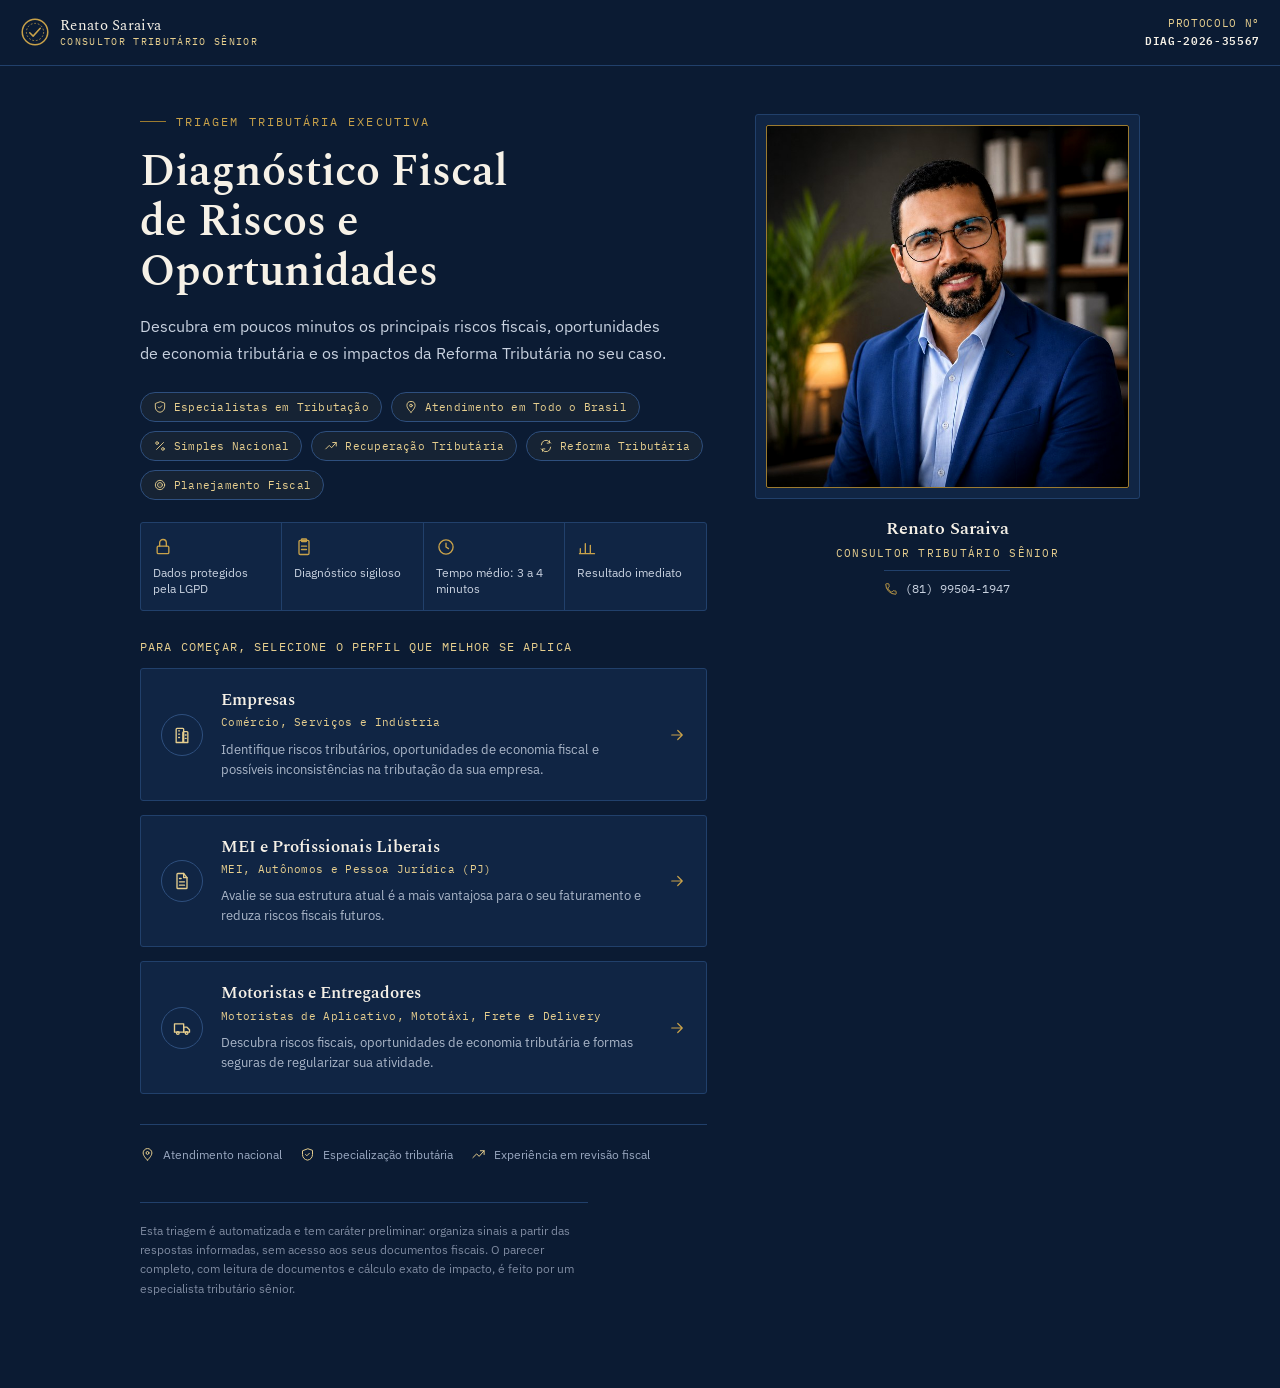
==== commit ad2a0d6c: "Update print statement from 'Hello' to 'Goodbye'" ====
--- a/index.html
+++ b/index.html
@@ -1,950 +1,1672 @@
 <!DOCTYPE html>
 <html lang="pt-BR">
 <head>
-  <meta charset="UTF-8" />
-  <meta name="viewport" content="width=device-width, initial-scale=1.0" />
-  <title>Diagnóstico Tributário Gratuito — Renato Saraiva | Consultor Tributário</title>
-  <meta name="description" content="Descubra sua situação tributária, previdenciária e financeira em minutos. Diagnóstico gratuito com especialista na Zona da Mata Norte de Pernambuco." />
-  <meta name="robots" content="index, follow" />
-  <meta property="og:title" content="Diagnóstico Tributário Gratuito — Renato Saraiva" />
-  <meta property="og:description" content="Identifique riscos e oportunidades tributárias para autônomos, MEIs e motoristas de aplicativo." />
-  <meta property="og:type" content="website" />
-  <meta property="og:image" content="https://images.unsplash.com/photo-1556742049-0cfed4f6a45d?w=1200&q=80" />
-  <link rel="icon" type="image/svg+xml" href="data:image/svg+xml,<svg xmlns='http://www.w3.org/2000/svg' viewBox='0 0 32 32'><rect width='32' height='32' rx='6' fill='%230B1F4A'/><text x='50%25' y='50%25' dominant-baseline='central' text-anchor='middle' font-family='Georgia,serif' font-weight='700' font-size='16' fill='%23C9A84C'>RS</text></svg>" />
-  <link rel="preconnect" href="https://fonts.googleapis.com" />
-  <link rel="preconnect" href="https://fonts.gstatic.com" crossorigin />
-  <link rel="stylesheet" href="styles.css" />
+<meta charset="UTF-8">
+<meta name="viewport" content="width=device-width, initial-scale=1.0">
+<title>Diagnóstico Fiscal de Riscos e Oportunidades</title>
+<meta name="description" content="Triagem tributária executiva — descubra em minutos os principais riscos fiscais, oportunidades de economia e os impactos da Reforma Tributária no seu caso.">
+<meta name="theme-color" content="#0B1B33">
+<link rel="icon" href="data:image/svg+xml,%3Csvg xmlns='http://www.w3.org/2000/svg' viewBox='0 0 40 40'%3E%3Ccircle cx='20' cy='20' r='19' fill='%230B1B33'/%3E%3Ccircle cx='20' cy='20' r='14.5' stroke='%23C9A24A' stroke-width='2' fill='none'/%3E%3Cpath d='M13 21l4.5 4.5L27 15' stroke='%23C9A24A' stroke-width='2.4' stroke-linecap='round' stroke-linejoin='round' fill='none'/%3E%3C/svg%3E">
+<meta property="og:type" content="website">
+<meta property="og:title" content="Diagnóstico Fiscal de Riscos e Oportunidades">
+<meta property="og:description" content="Descubra em poucos minutos os principais riscos fiscais, oportunidades de economia tributária e os impactos da Reforma Tributária no seu caso.">
+<meta name="twitter:card" content="summary">
+<meta name="twitter:title" content="Diagnóstico Fiscal de Riscos e Oportunidades">
+<meta name="twitter:description" content="Descubra em poucos minutos os principais riscos fiscais, oportunidades de economia tributária e os impactos da Reforma Tributária no seu caso.">
+
+<link rel="preconnect" href="https://fonts.googleapis.com">
+<link rel="preconnect" href="https://fonts.gstatic.com" crossorigin>
+<link href="https://fonts.googleapis.com/css2?family=Spectral:ital,wght@0,400;0,500;0,600;0,700;1,500&family=IBM+Plex+Sans:wght@400;500;600;700&family=IBM+Plex+Mono:wght@400;500;600&display=swap" rel="stylesheet">
+<style>
+/* =========================================================
+   TOKENS
+   ========================================================= */
+:root{
+  --azul-marinho:#0B1B33;
+  --azul-meianoite:#102544;
+  --azul-aco:#21406B;
+  --azul-aco-suave:#2E4F7E;
+  --dourado:#C9A24A;
+  --dourado-claro:#E6CE8E;
+  --dourado-escuro:#9C7B30;
+  --marfim:#F6F1E7;
+  --marfim-escuro:#E9DFC8;
+  --papel-borda:#D8CBA6;
+  --grafite:#23262E;
+  --cinza-doc:#666B76;
+  --cinza-claro:#9AA0AC;
+  --verde-conforme:#3F7A5C;
+  --amarelo-atencao:#B6862E;
+  --laranja-alerta:#C06A2C;
+  --vermelho-critico:#A6332B;
+  --sombra: 0 18px 40px -12px rgba(11,27,51,0.45);
+  --radius-doc: 3px;
+  --serif: 'Spectral', Georgia, serif;
+  --sans: 'IBM Plex Sans', -apple-system, Segoe UI, sans-serif;
+  --mono: 'IBM Plex Mono', 'Courier New', monospace;
+}
+
+*{box-sizing:border-box;}
+html{scroll-behavior:smooth;}
+body{margin:0;font-family:var(--sans);color:var(--grafite);background:var(--azul-marinho);min-height:100vh;}
+img,svg{display:block;max-width:100%;}
+button{font-family:inherit;cursor:pointer;}
+input{font-family:inherit;}
+:focus-visible{outline:3px solid var(--dourado-claro);outline-offset:2px;}
+p{margin:0;}
+
+@media (prefers-reduced-motion: reduce){
+  *{animation-duration:0.001ms !important; animation-iteration-count:1 !important; transition-duration:0.001ms !important;}
+}
+
+/* =========================================================
+   ÍCONES — sprite institucional (sem emojis)
+   ========================================================= */
+.ic{width:20px;height:20px;flex:none;}
+.ic *{fill:none;stroke:currentColor;stroke-width:1.6;stroke-linecap:round;stroke-linejoin:round;}
+
+/* =========================================================
+   CABEÇALHO / TIMBRE
+   ========================================================= */
+.timbre{
+  background:var(--azul-marinho);
+  border-bottom:1px solid var(--azul-aco);
+  padding:16px 20px;
+  display:flex;align-items:center;justify-content:space-between;gap:12px;
+  position:sticky;top:0;z-index:40;
+}
+.timbre__marca{display:flex;align-items:center;gap:10px;}
+.timbre__marca-selo{width:30px;height:30px;flex:none;}
+.timbre__marca-texto{font-family:var(--serif);color:var(--marfim);font-size:15px;letter-spacing:0.02em;line-height:1.15;}
+.timbre__marca-texto small{display:block;font-family:var(--mono);font-size:9.5px;letter-spacing:0.14em;color:var(--dourado-claro);text-transform:uppercase;margin-top:2px;}
+.timbre__protocolo{font-family:var(--mono);font-size:11px;letter-spacing:0.06em;color:var(--dourado-claro);text-align:right;white-space:nowrap;}
+.timbre__protocolo b{color:var(--marfim);font-weight:600;}
+
+/* =========================================================
+   ESTRUTURA GERAL
+   ========================================================= */
+.palco{max-width:1040px;margin:0 auto;padding:0 20px 90px;}
+.tela{display:none;}
+.tela.ativa{display:block;animation:surgir 0.5s ease both;}
+@keyframes surgir{from{opacity:0;transform:translateY(14px);}to{opacity:1;transform:translateY(0);}}
+
+/* =========================================================
+   TELA 1 — CAPA
+   ========================================================= */
+.capa{padding-top:48px;}
+.capa__grade{display:grid;grid-template-columns:1.25fr 0.85fr;gap:48px;align-items:start;}
+.capa__elo{font-family:var(--mono);font-size:11.5px;letter-spacing:0.18em;text-transform:uppercase;color:var(--dourado);display:flex;align-items:center;gap:10px;margin-bottom:18px;}
+.capa__elo::before{content:"";width:26px;height:1px;background:var(--dourado-escuro);}
+.capa h1{font-family:var(--serif);color:var(--marfim);font-size:clamp(30px,4.4vw,44px);line-height:1.14;font-weight:600;margin:0 0 16px;max-width:16ch;}
+.capa__sub{color:#C9D2E0;font-size:16px;line-height:1.65;max-width:54ch;margin:0 0 26px;}
+
+.badges-credibilidade{display:flex;flex-wrap:wrap;gap:9px;margin-bottom:22px;}
+.badge-credibilidade{display:flex;align-items:center;gap:7px;font-family:var(--mono);font-size:10.8px;letter-spacing:0.02em;color:var(--dourado-claro);border:1px solid var(--azul-aco-suave);background:rgba(201,162,74,0.06);padding:7px 12px;border-radius:999px;}
+.badge-credibilidade .ic{width:14px;height:14px;}
+
+.barra-confianca{display:grid;grid-template-columns:repeat(4,1fr);gap:1px;background:var(--azul-aco);border:1px solid var(--azul-aco);border-radius:var(--radius-doc);overflow:hidden;margin-bottom:28px;}
+.item-confianca{background:var(--azul-meianoite);padding:14px 12px;display:flex;flex-direction:column;align-items:flex-start;gap:8px;}
+.item-confianca .ic{color:var(--dourado);}
+.item-confianca span{font-size:11.5px;color:#C9D2E0;line-height:1.35;}
+
+.capa__rotulo{font-family:var(--mono);font-size:11.5px;letter-spacing:0.1em;text-transform:uppercase;color:var(--dourado-claro);margin-bottom:14px;}
+.grade-perfis{display:flex;flex-direction:column;gap:14px;}
+.cartao-perfil{
+  display:flex;align-items:center;gap:18px;text-align:left;
+  background:var(--azul-meianoite);border:1px solid var(--azul-aco);border-radius:var(--radius-doc);
+  padding:20px 20px;color:var(--marfim);
+  transition:border-color .2s ease, background .2s ease, transform .2s ease;
+}
+.cartao-perfil:hover, .cartao-perfil:focus-visible{border-color:var(--dourado);background:#132a4d;transform:translateX(3px);}
+.cartao-perfil__icone{width:42px;height:42px;flex:none;border:1px solid var(--azul-aco-suave);border-radius:50%;display:flex;align-items:center;justify-content:center;color:var(--dourado-claro);}
+.cartao-perfil__corpo{flex:1;min-width:0;display:flex;flex-direction:column;}
+.cartao-perfil__titulo{display:block;font-family:var(--serif);font-size:clamp(15.5px,2.1vw,17px);font-weight:600;line-height:1.3;}
+.cartao-perfil__abrange{display:block;font-family:var(--mono);font-size:10.5px;letter-spacing:0.03em;color:var(--dourado-claro);line-height:1.45;margin-top:4px;}
+.cartao-perfil__desc{display:block;font-size:clamp(12px,1.6vw,13px);color:#AAB6C8;line-height:1.55;margin-top:9px;}
+.cartao-perfil__seta{width:18px;height:18px;flex:none;color:var(--dourado);}
+
+.prova-social{display:flex;flex-wrap:wrap;gap:18px;margin-top:30px;padding-top:22px;border-top:1px solid var(--azul-aco);}
+.prova-social__item{display:flex;align-items:center;gap:8px;font-size:12px;color:#9AA8C0;}
+.prova-social__item .ic{width:15px;height:15px;color:var(--dourado-claro);}
+
+.foto-consultor{order:2;}
+.foto-consultor__moldura{position:relative;border:1px solid var(--azul-aco);padding:10px;border-radius:var(--radius-doc);background:var(--azul-meianoite);}
+.foto-consultor__img{width:100%;border-radius:2px;display:block;filter:saturate(0.96) contrast(1.03);}
+.foto-consultor__moldura::after{content:"";position:absolute;inset:10px;border:1px solid var(--dourado-escuro);pointer-events:none;border-radius:2px;}
+.foto-consultor__legenda{margin-top:16px;text-align:center;}
+.foto-consultor__nome{font-family:var(--serif);color:var(--marfim);font-size:18px;font-weight:600;}
+.foto-consultor__cargo{font-family:var(--mono);font-size:10.5px;letter-spacing:0.12em;text-transform:uppercase;color:var(--dourado-claro);margin-top:4px;}
+.foto-consultor__contato{margin-top:10px;display:inline-flex;align-items:center;gap:7px;font-family:var(--mono);font-size:12px;color:#C9D2E0;border-top:1px solid var(--azul-aco);padding-top:10px;}
+.foto-consultor__contato .ic{width:14px;height:14px;color:var(--dourado);}
+
+.aviso-rodape{margin-top:40px;font-size:12px;color:#7E8AA0;line-height:1.6;border-top:1px solid var(--azul-aco);padding-top:18px;max-width:64ch;}
+
+/* =========================================================
+   TELA 1.5 — O QUE SERÁ ANALISADO
+   ========================================================= */
+.analise-escopo{padding-top:54px;max-width:680px;margin:0 auto;}
+.analise-escopo__voltar{background:none;border:none;font-family:var(--mono);font-size:11.5px;color:var(--dourado-claro);letter-spacing:0.05em;margin-bottom:22px;display:inline-flex;align-items:center;gap:6px;}
+.analise-escopo__voltar .ic{width:14px;height:14px;}
+.analise-escopo h2{font-family:var(--serif);color:var(--marfim);font-size:clamp(24px,3.6vw,32px);font-weight:600;margin:0 0 10px;}
+.analise-escopo__sub{color:#C9D2E0;font-size:15px;line-height:1.6;margin-bottom:30px;}
+.lista-escopo{list-style:none;margin:0 0 34px;padding:0;display:grid;grid-template-columns:1fr 1fr;gap:12px;}
+.item-escopo{display:flex;align-items:flex-start;gap:11px;background:var(--azul-meianoite);border:1px solid var(--azul-aco);border-radius:var(--radius-doc);padding:14px 14px;}
+.item-escopo .ic{color:var(--dourado);margin-top:1px;}
+.item-escopo span{color:var(--marfim);font-size:13.5px;line-height:1.4;}
+
+/* =========================================================
+   TELA 2 — QUESTIONÁRIO
+   ========================================================= */
+.dossie{background:var(--marfim);border-radius:var(--radius-doc);margin-top:28px;box-shadow:var(--sombra);overflow:hidden;display:grid;grid-template-columns:220px 1fr;}
+.dossie__indice{background:var(--azul-marinho);padding:26px 18px;border-right:1px solid var(--azul-aco);max-height:560px;overflow-y:auto;}
+.dossie__indice-titulo{font-family:var(--mono);font-size:10.5px;letter-spacing:0.14em;text-transform:uppercase;color:var(--dourado-claro);margin-bottom:16px;}
+.indice-item{display:flex;align-items:center;gap:9px;font-size:12px;color:#8492A8;padding:6px 0;line-height:1.3;}
+.indice-item__bolha{width:16px;height:16px;flex:none;border-radius:50%;border:1.5px solid #4A597A;display:flex;align-items:center;justify-content:center;font-family:var(--mono);font-size:9px;color:#4A597A;}
+.indice-item.feito .indice-item__bolha{background:var(--dourado);border-color:var(--dourado);color:var(--azul-marinho);}
+.indice-item.feito{color:#C9D2E0;}
+.indice-item.atual{color:var(--marfim);font-weight:600;}
+.indice-item.atual .indice-item__bolha{border-color:var(--dourado-claro);color:var(--dourado-claro);}
+.dossie__selo-mini{margin-top:22px;opacity:0.55;width:54px;}
+
+.dossie__corpo{padding:38px 36px 30px;display:flex;flex-direction:column;min-height:420px;}
+.barra-progresso-topo{height:4px;background:var(--marfim-escuro);border-radius:4px;overflow:hidden;margin-bottom:22px;}
+.barra-progresso-topo__fill{height:100%;background:linear-gradient(90deg,var(--dourado-escuro),var(--dourado));width:0%;transition:width .4s ease;}
+.contador-pergunta{font-family:var(--mono);font-size:11.5px;letter-spacing:0.08em;color:var(--cinza-doc);text-transform:uppercase;margin-bottom:10px;}
+.pergunta__titulo{font-family:var(--serif);font-size:clamp(20px,2.5vw,26px);font-weight:600;color:var(--azul-marinho);line-height:1.32;margin:0 0 6px;}
+.pergunta__legenda{font-size:13.5px;color:var(--cinza-doc);margin:0 0 22px;line-height:1.5;}
+
+.lista-opcoes{display:flex;flex-direction:column;gap:10px;flex:1;}
+.opcao{display:flex;align-items:center;gap:13px;text-align:left;background:#fff;border:1.5px solid var(--papel-borda);border-radius:var(--radius-doc);padding:14px 16px;font-size:14.5px;color:var(--grafite);transition:border-color .15s ease, background .15s ease;}
+.opcao:hover{border-color:var(--dourado-escuro);}
+.opcao__marca{width:18px;height:18px;flex:none;border:1.5px solid #B9AE8E;display:flex;align-items:center;justify-content:center;color:transparent;}
+.opcao__marca .ic{width:12px;height:12px;color:#fff;}
+.opcao--radio .opcao__marca{border-radius:50%;}
+.opcao--check .opcao__marca{border-radius:3px;}
+.opcao.selecionada{border-color:var(--dourado-escuro);background:#FBF6E9;}
+.opcao.selecionada .opcao__marca{background:var(--dourado-escuro);border-color:var(--dourado-escuro);}
+.opcao__rotulo{flex:1;line-height:1.4;}
+
+.campo-outro{margin-top:4px;margin-left:31px;display:none;}
+.campo-outro.visivel{display:block;}
+.campo-outro input{width:100%;padding:10px 12px;border:1.5px solid var(--papel-borda);border-radius:var(--radius-doc);font-size:14px;background:#fff;}
+
+.nav-questionario{display:flex;justify-content:space-between;align-items:center;margin-top:28px;padding-top:18px;border-top:1px solid var(--marfim-escuro);}
+.btn-fantasma{background:none;border:none;font-family:var(--mono);font-size:12px;letter-spacing:0.06em;color:var(--cinza-doc);padding:10px 6px;}
+.btn-fantasma:hover{color:var(--azul-marinho);}
+.btn-fantasma:disabled{opacity:0;pointer-events:none;}
+
+.btn-ouro{display:inline-flex;align-items:center;gap:9px;justify-content:center;background:linear-gradient(180deg,var(--dourado-claro),var(--dourado));color:var(--azul-marinho);border:none;font-weight:600;font-size:14px;padding:13px 26px;border-radius:var(--radius-doc);letter-spacing:0.01em;box-shadow:0 8px 18px -8px rgba(156,123,48,0.6);transition:transform .15s ease, box-shadow .15s ease, opacity .15s ease;}
+.btn-ouro:hover:not(:disabled){transform:translateY(-1px);box-shadow:0 10px 22px -8px rgba(156,123,48,0.7);}
+.btn-ouro:disabled{opacity:0.4;cursor:not-allowed;box-shadow:none;}
+.btn-ouro .ic{color:var(--azul-marinho);}
+
+/* =========================================================
+   PROCESSANDO
+   ========================================================= */
+.processando{background:var(--marfim);border-radius:var(--radius-doc);margin-top:28px;box-shadow:var(--sombra);padding:80px 36px;text-align:center;}
+.processando__selo{width:64px;margin:0 auto 26px;animation:girar 2.2s linear infinite;color:var(--dourado-escuro);}
+@keyframes girar{to{transform:rotate(360deg);}}
+.processando__texto{font-family:var(--serif);font-size:19px;color:var(--azul-marinho);margin-bottom:8px;}
+.processando__sub{font-family:var(--mono);font-size:12px;color:var(--cinza-doc);letter-spacing:0.02em;}
+
+/* =========================================================
+   TELA 3 — PARECER EXECUTIVO
+   ========================================================= */
+.area-resultado{padding-top:30px;}
+.parecer{background:var(--marfim);border-radius:var(--radius-doc);box-shadow:var(--sombra);overflow:hidden;position:relative;}
+.parecer__faixa{background:var(--azul-marinho);padding:22px 32px;display:flex;justify-content:space-between;align-items:flex-start;gap:16px;border-bottom:3px solid var(--dourado);}
+.parecer__faixa-titulo{font-family:var(--serif);color:var(--marfim);font-size:20px;font-weight:600;}
+.parecer__faixa-meta{font-family:var(--mono);font-size:11px;color:var(--dourado-claro);text-align:right;line-height:1.6;}
+.parecer__corpo{padding:34px 32px 8px;}
+
+.paineis-executivos{display:grid;grid-template-columns:repeat(4,1fr);gap:13px;margin-bottom:6px;}
+.kpi-card{background:#fff;border:1px solid var(--papel-borda);border-radius:var(--radius-doc);padding:18px 16px;}
+.kpi-card__rotulo{font-family:var(--mono);font-size:10.2px;letter-spacing:0.06em;text-transform:uppercase;color:var(--cinza-doc);margin-bottom:10px;}
+.kpi-card__numero{font-family:var(--mono);font-size:30px;font-weight:600;color:var(--azul-marinho);line-height:1;}
+.kpi-card__numero span{font-size:14px;color:var(--cinza-doc);font-weight:400;}
+.kpi-card__trilho{height:7px;background:var(--marfim-escuro);border-radius:4px;overflow:hidden;margin:12px 0 8px;}
+.kpi-card__fill{height:100%;border-radius:4px;transition:width .7s ease;}
+.kpi-card__legenda{font-size:11.5px;color:var(--cinza-doc);line-height:1.4;}
+
+.divisor-doc{border:none;border-top:1px dashed var(--papel-borda);margin:28px 0;}
+
+.bloco-secao{margin-bottom:6px;}
+.bloco-secao__titulo{display:flex;align-items:center;gap:9px;font-family:var(--mono);font-size:11.5px;letter-spacing:0.12em;text-transform:uppercase;color:var(--azul-marinho);margin-bottom:13px;}
+.bloco-secao__titulo .ic{color:var(--dourado-escuro);}
+.bloco-secao__texto{font-size:14.5px;color:var(--grafite);line-height:1.65;margin-bottom:6px;}
+
+/* Resumo Executivo — leitura imediata, destaque editorial */
+.bloco-resumo-executivo{background:#FBF6E9;border:1px solid var(--papel-borda);border-radius:var(--radius-doc);padding:20px 22px;}
+.bloco-resumo-executivo__texto{font-family:var(--serif);font-style:italic;font-size:15.5px;line-height:1.7;color:var(--azul-marinho);}
+
+.bloco-secao__legenda-sutil{font-size:12.5px;color:var(--cinza-doc);margin:-6px 0 14px;line-height:1.5;}
+
+/* Fundamentação dos índices — grade 2x2 de mini-cards transparentes */
+.fundamentacao-grid{display:grid;grid-template-columns:repeat(2,1fr);gap:12px;}
+.fundamentacao-card{background:#fff;border:1px solid var(--papel-borda);border-radius:var(--radius-doc);padding:15px 16px;}
+.fundamentacao-card__titulo{font-family:var(--mono);font-size:10.5px;letter-spacing:0.04em;text-transform:uppercase;color:var(--azul-marinho);margin-bottom:9px;font-weight:600;}
+.fundamentacao-card__lista{list-style:none;margin:0;padding:0;display:flex;flex-direction:column;gap:6px;}
+.fundamentacao-card__lista li{font-size:12.5px;color:var(--grafite);line-height:1.5;padding-left:13px;position:relative;}
+.fundamentacao-card__lista li::before{content:"";position:absolute;left:0;top:7px;width:5px;height:5px;border-radius:50%;background:var(--dourado-escuro);}
+.fundamentacao-card__lista li.fundamentacao-card__vazio{color:var(--cinza-claro);font-style:italic;}
+.fundamentacao-card__lista li.fundamentacao-card__vazio::before{display:none;}
+
+/* Matriz de Prioridade — risk cards classificados por severidade (sem emoji: indicador é uma bolinha CSS) */
+.matriz-prioridade{display:flex;flex-direction:column;gap:10px;}
+.risco-card{background:#fff;border:1px solid var(--papel-borda);border-left:4px solid var(--cinza-claro);border-radius:var(--radius-doc);padding:14px 16px;}
+.risco-card--critica{border-left-color:var(--vermelho-critico);}
+.risco-card--alta{border-left-color:var(--laranja-alerta);}
+.risco-card--moderada{border-left-color:var(--amarelo-atencao);}
+.risco-card--baixa{border-left-color:var(--verde-conforme);}
+.risco-card__motivo{font-family:var(--serif);font-weight:600;font-size:14.5px;color:var(--azul-marinho);margin:8px 0 5px;line-height:1.35;}
+.risco-card__consequencia{font-size:13px;color:var(--cinza-doc);line-height:1.55;}
+
+.badge-prioridade{display:inline-flex;align-items:center;gap:6px;font-family:var(--mono);font-size:10px;letter-spacing:0.08em;text-transform:uppercase;font-weight:600;padding:4px 10px;border-radius:999px;}
+.badge-prioridade::before{content:"";width:6px;height:6px;border-radius:50%;background:currentColor;flex:none;}
+.badge-prioridade--critica{background:rgba(166,51,43,0.1);color:var(--vermelho-critico);}
+.badge-prioridade--alta{background:rgba(192,106,44,0.1);color:var(--laranja-alerta);}
+.badge-prioridade--moderada{background:rgba(182,134,46,0.1);color:var(--amarelo-atencao);}
+.badge-prioridade--baixa{background:rgba(63,122,92,0.1);color:var(--verde-conforme);}
+
+/* Oportunidades — cards com acento dourado */
+.grade-oportunidades{display:flex;flex-direction:column;gap:10px;margin-bottom:4px;}
+.oportunidade-card{background:#FBF6E9;border:1px solid var(--papel-borda);border-radius:var(--radius-doc);padding:14px 16px;}
+.oportunidade-card__titulo{display:flex;align-items:center;gap:8px;font-family:var(--serif);font-weight:600;font-size:14.5px;color:var(--azul-marinho);}
+.oportunidade-card__titulo .ic{color:var(--dourado-escuro);width:16px;height:16px;flex:none;}
+.oportunidade-card__desc{font-size:13px;color:var(--cinza-doc);line-height:1.55;margin-top:6px;}
+
+/* Plano de Ação Imediato — duas colunas com checklist */
+.plano-acao-grid{display:grid;grid-template-columns:1fr 1fr;gap:18px;}
+.plano-acao-coluna__titulo{font-family:var(--mono);font-size:11px;letter-spacing:0.06em;text-transform:uppercase;color:var(--dourado-escuro);font-weight:600;margin-bottom:10px;}
+.checklist-plano{list-style:none;margin:0;padding:0;display:flex;flex-direction:column;gap:9px;}
+.checklist-plano li{display:flex;gap:9px;font-size:13.5px;color:var(--grafite);line-height:1.45;}
+.checklist-plano li .ic{flex:none;color:var(--verde-conforme);margin-top:1px;width:16px;height:16px;}
+.checklist-validacao li .ic{color:var(--dourado-escuro);}
+
+.bloco-revelado-parcial{margin-top:13px;background:#FBF6E9;border:1px dashed var(--dourado-escuro);border-radius:var(--radius-doc);padding:13px 15px;font-size:12.8px;color:var(--dourado-escuro);font-weight:600;}
+
+.gatilho{display:flex;gap:12px;background:#fff;border-left:3px solid var(--dourado-escuro);border-radius:0 var(--radius-doc) var(--radius-doc) 0;padding:15px 17px;margin:18px 0;}
+.gatilho .ic{flex:none;color:var(--dourado-escuro);margin-top:1px;}
+.gatilho p{font-size:13px;color:var(--cinza-doc);line-height:1.55;font-style:italic;}
+.gatilho--escassez{border-left-color:var(--azul-aco);}
+.gatilho--escassez .ic{color:var(--azul-aco);}
+
+.bloco-lead{margin-top:8px;background:#fff;border:1px solid var(--papel-borda);border-radius:var(--radius-doc);padding:26px 26px 28px;}
+.bloco-lead__titulo{font-family:var(--serif);font-size:19px;color:var(--azul-marinho);margin:0 0 6px;font-weight:600;}
+.bloco-lead__sub{font-size:13.5px;color:var(--cinza-doc);margin:0 0 20px;line-height:1.5;}
+.campo{margin-bottom:14px;}
+.campo label{display:block;font-family:var(--mono);font-size:11px;letter-spacing:0.05em;text-transform:uppercase;color:var(--cinza-doc);margin-bottom:6px;}
+.campo input{width:100%;padding:11px 13px;border:1.5px solid var(--papel-borda);border-radius:var(--radius-doc);font-size:14.5px;background:#FCFAF4;}
+.campo input:focus{background:#fff;border-color:var(--dourado-escuro);}
+.campo__erro{font-size:12px;color:var(--vermelho-critico);margin-top:5px;display:none;}
+.campo__erro.visivel{display:block;}
+
+.consentimento{display:flex;gap:10px;font-size:12.5px;line-height:1.55;color:var(--grafite);margin-bottom:12px;}
+.consentimento input{margin-top:3px;flex:none;}
+.consentimento a{color:var(--dourado-escuro);}
+
+.cta-final-wrap{margin-top:20px;text-align:center;}
+.btn-cta-final{display:inline-flex;align-items:center;gap:10px;justify-content:center;background:linear-gradient(180deg,var(--dourado-claro),var(--dourado));color:var(--azul-marinho);border:none;font-weight:700;font-size:15px;padding:16px 30px;border-radius:var(--radius-doc);box-shadow:0 10px 24px -10px rgba(156,123,48,0.65);width:100%;}
+.btn-cta-final:disabled{opacity:0.42;cursor:not-allowed;box-shadow:none;}
+.btn-cta-final .ic{color:var(--azul-marinho);}
+.nota-validade{font-size:11.5px;color:var(--cinza-doc);margin-top:10px;}
+
+.parecer__selo{position:absolute;right:28px;top:96px;width:96px;opacity:0;transform:scale(1.5) rotate(-18deg);}
+.parecer__selo.estampado{animation:carimbar .55s cubic-bezier(.2,1.4,.4,1) forwards;}
+@keyframes carimbar{0%{opacity:0;transform:scale(1.8) rotate(-22deg);}60%{opacity:1;transform:scale(0.92) rotate(-10deg);}100%{opacity:0.92;transform:scale(1) rotate(-12deg);}}
+
+/* LGPD acordeão */
+.lgpd-bloco{margin-top:18px;}
+.lgpd-bloco summary{cursor:pointer;list-style:none;display:flex;align-items:center;gap:8px;font-family:var(--mono);font-size:11.5px;letter-spacing:0.04em;color:var(--cinza-doc);padding:4px 0;}
+.lgpd-bloco summary::-webkit-details-marker{display:none;}
+.lgpd-bloco summary .ic{width:15px;height:15px;color:var(--dourado-escuro);transition:transform .2s ease;}
+.lgpd-bloco[open] summary .ic{transform:rotate(180deg);}
+.lgpd-bloco__conteudo{font-size:12.5px;color:var(--cinza-doc);line-height:1.65;padding:12px 2px 4px;}
+.lgpd-bloco__conteudo strong{color:var(--grafite);}
+.rodape-legal{display:flex;gap:16px;margin-top:14px;flex-wrap:wrap;}
+.rodape-legal a{font-family:var(--mono);font-size:11px;color:var(--dourado-escuro);text-decoration:underline;}
+
+.rodape-disclaimer{text-align:center;font-size:12px;color:#8a93a6;max-width:60ch;margin:30px auto 0;line-height:1.6;}
+.link-reiniciar{display:block;text-align:center;margin-top:18px;font-family:var(--mono);font-size:11.5px;color:var(--dourado-claro);text-decoration:underline;}
+
+/* =========================================================
+   RESPONSIVO
+   ========================================================= */
+@media (max-width:900px){
+  .capa__grade{grid-template-columns:1fr;}
+  .foto-consultor{order:-1;max-width:280px;margin:0 auto 30px;}
+  .barra-confianca{grid-template-columns:repeat(2,1fr);}
+}
+@media (max-width:760px){
+  .dossie{grid-template-columns:1fr;}
+  .dossie__indice{display:none;}
+  .dossie__corpo{padding:26px 18px 22px;}
+  .parecer__corpo{padding:24px 16px 8px;}
+  .parecer__faixa{padding:18px 20px;flex-direction:column;}
+  .parecer__faixa-meta{text-align:left;}
+  .bloco-lead{padding:20px 16px 22px;}
+  .parecer__selo{width:70px;right:12px;top:auto;bottom:-24px;}
+  .capa{padding-top:30px;}
+  .paineis-executivos{grid-template-columns:repeat(2,1fr);}
+  .fundamentacao-grid{grid-template-columns:1fr;}
+  .plano-acao-grid{grid-template-columns:1fr;gap:22px;}
+  .lista-escopo{grid-template-columns:1fr;}
+  .analise-escopo{padding-top:34px;}
+  .badges-credibilidade{gap:7px;}
+}
+@media (max-width:420px){
+  .barra-confianca{grid-template-columns:1fr;}
+  .paineis-executivos{grid-template-columns:1fr;}
+}
+</style>
 </head>
 <body>
-<div class="page-wrapper">
-
-  <!-- ============================================================
-       HEADER
-       ============================================================ -->
-  <header class="site-header" role="banner">
-    <div class="header-inner">
-      <div class="logo-block">
-        <div class="logo-monogram" aria-hidden="true">RS</div>
-        <div>
-          <div class="logo-text-name">Renato Saraiva</div>
-          <div class="logo-text-title">Consultor Tributário</div>
+
+<!-- Sprite de ícones institucionais (sem emojis) -->
+<svg style="display:none" aria-hidden="true">
+  <symbol id="ic-building" viewBox="0 0 24 24"><path d="M5 21V5a1 1 0 0 1 1-1h7a1 1 0 0 1 1 1v16M5 21h14M13 21V9a1 1 0 0 1 1-1h4a1 1 0 0 1 1 1v12M8 7h1M8 11h1M8 15h1M16 12h1M16 16h1"/></symbol>
+  <symbol id="ic-file" viewBox="0 0 24 24"><path d="M14 3H7a1 1 0 0 0-1 1v16a1 1 0 0 0 1 1h10a1 1 0 0 0 1-1V8l-4-5Z"/><path d="M14 3v5h4M9 13h6M9 17h6M9 9h2"/></symbol>
+  <symbol id="ic-truck" viewBox="0 0 24 24"><path d="M3 7h11v10H3z"/><path d="M14 11h4l3 3v3h-7z"/><circle cx="7" cy="18" r="1.6"/><circle cx="17.5" cy="18" r="1.6"/></symbol>
+  <symbol id="ic-shield" viewBox="0 0 24 24"><path d="M12 3 4 6v6c0 5 3.4 8.4 8 9 4.6-.6 8-4 8-9V6Z"/><path d="m9 12 2 2 4-4"/></symbol>
+  <symbol id="ic-map" viewBox="0 0 24 24"><path d="M12 21s7-6.2 7-11.5A7 7 0 0 0 5 9.5C5 14.8 12 21 12 21Z"/><circle cx="12" cy="9.5" r="2.3"/></symbol>
+  <symbol id="ic-percent" viewBox="0 0 24 24"><circle cx="7" cy="7" r="2.3"/><circle cx="17" cy="17" r="2.3"/><path d="M18 6 6 18"/></symbol>
+  <symbol id="ic-trend" viewBox="0 0 24 24"><path d="m3 17 6-6 4 4 8-9"/><path d="M15 6h6v6"/></symbol>
+  <symbol id="ic-refresh" viewBox="0 0 24 24"><path d="M4 10a8 8 0 0 1 14-5l2 2M20 14a8 8 0 0 1-14 5l-2-2"/><path d="M18 3v4h-4M6 21v-4h4"/></symbol>
+  <symbol id="ic-target" viewBox="0 0 24 24"><circle cx="12" cy="12" r="8"/><circle cx="12" cy="12" r="4.2"/><path d="M12 12v.01"/></symbol>
+  <symbol id="ic-lock" viewBox="0 0 24 24"><rect x="5" y="11" width="14" height="9" rx="1.5"/><path d="M8 11V7a4 4 0 0 1 8 0v4"/></symbol>
+  <symbol id="ic-clipboard" viewBox="0 0 24 24"><rect x="6" y="4" width="12" height="17" rx="1.5"/><rect x="9" y="2.4" width="6" height="3.2" rx="0.8"/><path d="M9 11h6M9 15h6"/></symbol>
+  <symbol id="ic-clock" viewBox="0 0 24 24"><circle cx="12" cy="12" r="8.5"/><path d="M12 7.5V12l3 2"/></symbol>
+  <symbol id="ic-chart" viewBox="0 0 24 24"><path d="M4 20v-6M10 20V8M16 20v-10M3 20h18"/></symbol>
+  <symbol id="ic-check" viewBox="0 0 24 24"><path d="M5 12.5 10 17l9-10"/></symbol>
+  <symbol id="ic-alert" viewBox="0 0 24 24"><path d="M12 4 2.5 20h19L12 4Z"/><path d="M12 10v4.2M12 17.3v.01"/></symbol>
+  <symbol id="ic-send" viewBox="0 0 24 24"><path d="M21 3 11 13M21 3 14.5 21l-3.5-8L3 9.5 21 3Z"/></symbol>
+  <symbol id="ic-chevron" viewBox="0 0 24 24"><path d="m6 9 6 6 6-6"/></symbol>
+  <symbol id="ic-info" viewBox="0 0 24 24"><circle cx="12" cy="12" r="8.5"/><path d="M12 11v5.5M12 8v.01"/></symbol>
+  <symbol id="ic-arrow" viewBox="0 0 24 24"><path d="M5 12h14M13 6l6 6-6 6"/></symbol>
+  <symbol id="ic-phone" viewBox="0 0 24 24"><path d="M6.6 10.8c1.4 2.8 3.8 5.1 6.6 6.6l2.2-2.2a1 1 0 0 1 1-.25 11 11 0 0 0 3.4.55 1 1 0 0 1 1 1V20a1 1 0 0 1-1 1A17 17 0 0 1 3 4a1 1 0 0 1 1-1h3.5a1 1 0 0 1 1 1 11 11 0 0 0 .55 3.4 1 1 0 0 1-.25 1Z"/></symbol>
+</svg>
+
+<header class="timbre">
+  <div class="timbre__marca">
+    <svg class="timbre__marca-selo" viewBox="0 0 40 40" fill="none">
+      <circle cx="20" cy="20" r="17" stroke="#C9A24A" stroke-width="2"/>
+      <circle cx="20" cy="20" r="11.5" stroke="#C9A24A" stroke-width="1" stroke-dasharray="2.4 2.4"/>
+      <path d="M13 21l4.5 4.5L27 15" stroke="#C9A24A" stroke-width="2" stroke-linecap="round" stroke-linejoin="round"/>
+    </svg>
+    <div class="timbre__marca-texto">
+      Renato Saraiva
+      <small>Consultor Tributário Sênior</small>
+    </div>
+  </div>
+  <div class="timbre__protocolo">PROTOCOLO Nº<br><b id="txt-protocolo">—</b></div>
+</header>
+
+<main class="palco">
+
+  <!-- ================= TELA 1 — CAPA ================= -->
+  <section class="tela ativa capa" id="tela-capa">
+    <div class="capa__grade">
+      <div class="capa__coluna-texto">
+        <div class="capa__elo">Triagem tributária executiva</div>
+        <h1>Diagnóstico Fiscal de Riscos e Oportunidades</h1>
+        <p class="capa__sub">Descubra em poucos minutos os principais riscos fiscais, oportunidades de economia tributária e os impactos da Reforma Tributária no seu caso.</p>
+
+        <div class="badges-credibilidade">
+          <span class="badge-credibilidade"><svg class="ic"><use href="#ic-shield"/></svg>Especialistas em Tributação</span>
+          <span class="badge-credibilidade"><svg class="ic"><use href="#ic-map"/></svg>Atendimento em Todo o Brasil</span>
+          <span class="badge-credibilidade"><svg class="ic"><use href="#ic-percent"/></svg>Simples Nacional</span>
+          <span class="badge-credibilidade"><svg class="ic"><use href="#ic-trend"/></svg>Recuperação Tributária</span>
+          <span class="badge-credibilidade"><svg class="ic"><use href="#ic-refresh"/></svg>Reforma Tributária</span>
+          <span class="badge-credibilidade"><svg class="ic"><use href="#ic-target"/></svg>Planejamento Fiscal</span>
         </div>
+
+        <div class="barra-confianca">
+          <div class="item-confianca"><svg class="ic"><use href="#ic-lock"/></svg><span>Dados protegidos pela LGPD</span></div>
+          <div class="item-confianca"><svg class="ic"><use href="#ic-clipboard"/></svg><span>Diagnóstico sigiloso</span></div>
+          <div class="item-confianca"><svg class="ic"><use href="#ic-clock"/></svg><span>Tempo médio: 3 a 4 minutos</span></div>
+          <div class="item-confianca"><svg class="ic"><use href="#ic-chart"/></svg><span>Resultado imediato</span></div>
+        </div>
+
+        <div class="capa__rotulo">Para começar, selecione o perfil que melhor se aplica</div>
+        <div class="grade-perfis" id="grade-perfis"></div>
+
+        <div class="prova-social" id="prova-social"></div>
       </div>
-      <div class="header-seals">
-        <span class="seal">
-          <svg width="10" height="10" fill="none" viewBox="0 0 24 24" stroke="currentColor" stroke-width="2.5" aria-hidden="true"><polyline points="20 6 9 17 4 12"/></svg>
-          Diagnóstico Tributário Gratuito
-        </span>
-        <span class="seal">
-          <svg width="10" height="10" fill="none" viewBox="0 0 24 24" stroke="currentColor" stroke-width="2.5" aria-hidden="true"><circle cx="12" cy="12" r="10"/><polyline points="12 6 12 12 16 14"/></svg>
-          Atualizado com a Reforma Tributária
-        </span>
-      </div>
+
+      <aside class="foto-consultor">
+        <div class="foto-consultor__moldura">
+          <img class="foto-consultor__img" src="[data-uri]" alt="Renato Saraiva, Consultor Tributário Sênior">
+        </div>
+        <div class="foto-consultor__legenda">
+          <div class="foto-consultor__nome">Renato Saraiva</div>
+          <div class="foto-consultor__cargo">Consultor Tributário Sênior</div>
+          <div class="foto-consultor__contato"><svg class="ic"><use href="#ic-phone"/></svg>(81) 99504-1947</div>
+        </div>
+      </aside>
     </div>
-  </header>
-
-  <!-- ============================================================
-       HERO
-       ============================================================ -->
-  <section class="hero-section" aria-labelledby="heroTitle">
-    <div class="hero-inner">
-      <div class="hero-content">
-        <div class="hero-eyebrow">
-          <svg width="10" height="10" fill="currentColor" viewBox="0 0 24 24" aria-hidden="true"><circle cx="12" cy="12" r="10"/></svg>
-          Zona da Mata Norte · Pernambuco
-        </div>
-        <h1 class="hero-title" id="heroTitle">
-          Descubra sua<br><span>situação tributária</span><br>em 5 minutos
-        </h1>
-        <p class="hero-subtitle">
-          Diagnóstico gratuito e personalizado para motoristas de aplicativo, MEIs, autônomos e pequenos empreendedores. Desenvolvido por especialista em consultoria tributária.
-        </p>
-        <div class="hero-stats">
-          <div class="hero-stat">
-            <div class="hero-stat-value">5</div>
-            <div class="hero-stat-label">etapas de análise</div>
-          </div>
-          <div class="hero-stat">
-            <div class="hero-stat-value">100%</div>
-            <div class="hero-stat-label">gratuito</div>
-          </div>
-          <div class="hero-stat">
-            <div class="hero-stat-value">3</div>
-            <div class="hero-stat-label">áreas avaliadas</div>
-          </div>
-        </div>
-        <div class="hero-cta-hint">
-          <svg width="16" height="16" fill="none" viewBox="0 0 24 24" stroke="currentColor" stroke-width="2" aria-hidden="true"><path d="M12 22s8-4 8-10V5l-8-3-8 3v7c0 6 8 10 8 10z"/></svg>
-          Suas informações são tratadas com confidencialidade
-        </div>
-      </div>
-
-      <div class="hero-visual" aria-hidden="true">
-        <!-- High-quality Unsplash image: professional consulting / finance -->
-        <img
-          src="https://images.unsplash.com/photo-1556742049-0cfed4f6a45d?w=600&q=80&auto=format&fit=crop"
-          alt="Profissional recebendo orientação financeira especializada"
-          loading="eager"
-          width="600" height="340"
-        />
-        <div class="hero-visual-overlay">
-          <span class="hero-visual-badge">
-            <svg width="12" height="12" fill="none" viewBox="0 0 24 24" stroke="currentColor" stroke-width="2.5" aria-hidden="true"><polyline points="20 6 9 17 4 12"/></svg>
-            &nbsp;Diagnóstico Gratuito
-          </span>
+
+    <p class="aviso-rodape">Esta triagem é automatizada e tem caráter preliminar: organiza sinais a partir das respostas informadas, sem acesso aos seus documentos fiscais. O parecer completo, com leitura de documentos e cálculo exato de impacto, é feito por um especialista tributário sênior.</p>
+  </section>
+
+  <!-- ================= TELA 1.5 — O QUE SERÁ ANALISADO ================= -->
+  <section class="tela analise-escopo" id="tela-escopo">
+    <button class="analise-escopo__voltar" id="btn-voltar-capa" type="button"><svg class="ic"><use href="#ic-arrow" transform="rotate(180 12 12)"/></svg>Voltar</button>
+    <h2 id="escopo-titulo-perfil">O que será analisado</h2>
+    <p class="analise-escopo__sub">Antes de começar, veja exatamente quais frentes esta triagem examina a partir das suas respostas.</p>
+    <ul class="lista-escopo">
+      <li class="item-escopo"><svg class="ic"><use href="#ic-check"/></svg><span>Situação fiscal atual</span></li>
+      <li class="item-escopo"><svg class="ic"><use href="#ic-check"/></svg><span>Exposição tributária</span></li>
+      <li class="item-escopo"><svg class="ic"><use href="#ic-check"/></svg><span>Possíveis pagamentos indevidos</span></li>
+      <li class="item-escopo"><svg class="ic"><use href="#ic-check"/></svg><span>Riscos de autuação</span></li>
+      <li class="item-escopo"><svg class="ic"><use href="#ic-check"/></svg><span>Impactos da Reforma Tributária</span></li>
+      <li class="item-escopo"><svg class="ic"><use href="#ic-check"/></svg><span>Oportunidades de economia</span></li>
+    </ul>
+    <button class="btn-ouro" id="btn-iniciar-questionario" type="button">Iniciar Diagnóstico<svg class="ic"><use href="#ic-arrow"/></svg></button>
+  </section>
+
+  <!-- ================= TELA 2 — QUESTIONÁRIO ================= -->
+  <section class="tela" id="tela-quiz">
+    <div class="dossie">
+      <aside class="dossie__indice">
+        <div class="dossie__indice-titulo">Dossiê em montagem</div>
+        <div id="lista-indice"></div>
+        <svg class="dossie__selo-mini" viewBox="0 0 40 40" fill="none">
+          <circle cx="20" cy="20" r="17" stroke="#C9A24A" stroke-width="1.4"/>
+          <circle cx="20" cy="20" r="11.5" stroke="#C9A24A" stroke-width="0.8" stroke-dasharray="2 2.4"/>
+          <path d="M13 21l4.5 4.5L27 15" stroke="#C9A24A" stroke-width="1.6" stroke-linecap="round" stroke-linejoin="round"/>
+        </svg>
+      </aside>
+      <div class="dossie__corpo">
+        <div class="barra-progresso-topo"><div class="barra-progresso-topo__fill" id="barra-fill"></div></div>
+        <div class="contador-pergunta" id="contador-pergunta">Pergunta 1 de 8</div>
+        <h2 class="pergunta__titulo" id="pergunta-titulo"></h2>
+        <p class="pergunta__legenda" id="pergunta-legenda"></p>
+        <div class="lista-opcoes" id="lista-opcoes"></div>
+        <div class="nav-questionario">
+          <button class="btn-fantasma" id="btn-voltar" type="button"><svg class="ic" style="width:13px;height:13px;vertical-align:-2px;margin-right:4px;"><use href="#ic-arrow" transform="rotate(180 12 12)"/></svg>Voltar</button>
+          <button class="btn-ouro" id="btn-avancar" type="button" disabled>Avançar<svg class="ic"><use href="#ic-arrow"/></svg></button>
         </div>
       </div>
     </div>
   </section>
 
-  <!-- ============================================================
-       TRUST BAR
-       ============================================================ -->
-  <div class="trust-bar" aria-label="Diferenciais">
-    <div class="trust-bar-inner">
-      <div class="trust-item">
-        <svg width="15" height="15" fill="none" viewBox="0 0 24 24" stroke="currentColor" stroke-width="2" aria-hidden="true"><path d="M12 22s8-4 8-10V5l-8-3-8 3v7c0 6 8 10 8 10z"/></svg>
-        <span>Dados confidenciais</span>
+  <!-- ================= TELA 2.5 — PROCESSANDO ================= -->
+  <section class="tela" id="tela-processando">
+    <div class="processando">
+      <svg class="processando__selo" viewBox="0 0 40 40" fill="none">
+        <circle cx="20" cy="20" r="17" stroke="currentColor" stroke-width="2"/>
+        <circle cx="20" cy="20" r="11.5" stroke="currentColor" stroke-width="1" stroke-dasharray="2.4 2.4"/>
+      </svg>
+      <div class="processando__texto">Cruzando suas respostas com os parâmetros vigentes…</div>
+      <div class="processando__sub">SIMPLES NACIONAL · LUCRO PRESUMIDO/REAL · LC 214/2025</div>
+    </div>
+  </section>
+
+  <!-- ================= TELA 3 — PARECER EXECUTIVO ================= -->
+  <section class="tela area-resultado" id="tela-resultado">
+    <div class="parecer">
+      <svg class="parecer__selo" id="selo-final" viewBox="0 0 96 96" fill="none">
+        <circle cx="48" cy="48" r="40" stroke="#A6332B" stroke-width="3"/>
+        <circle cx="48" cy="48" r="32" stroke="#A6332B" stroke-width="1.4" stroke-dasharray="3 3"/>
+        <text x="48" y="44" text-anchor="middle" font-family="IBM Plex Mono" font-size="9" font-weight="600" fill="#A6332B" letter-spacing="1">PARECER</text>
+        <text x="48" y="58" text-anchor="middle" font-family="IBM Plex Mono" font-size="9" font-weight="600" fill="#A6332B" letter-spacing="1">PRELIMINAR</text>
+      </svg>
+
+      <div class="parecer__faixa">
+        <div class="parecer__faixa-titulo">Parecer Executivo Preliminar</div>
+        <div class="parecer__faixa-meta">Protocolo <span id="txt-protocolo-2">—</span><br>Emitido em <span id="txt-data">—</span></div>
       </div>
-      <div class="trust-item">
-        <svg width="15" height="15" fill="none" viewBox="0 0 24 24" stroke="currentColor" stroke-width="2" aria-hidden="true"><circle cx="12" cy="12" r="10"/><polyline points="12 6 12 12 16 14"/></svg>
-        <span>Resultado imediato</span>
-      </div>
-      <div class="trust-item">
-        <svg width="15" height="15" fill="none" viewBox="0 0 24 24" stroke="currentColor" stroke-width="2" aria-hidden="true"><line x1="12" y1="1" x2="12" y2="23"/><path d="M17 5H9.5a3.5 3.5 0 000 7h5a3.5 3.5 0 010 7H6"/></svg>
-        <span>100% gratuito</span>
-      </div>
-      <div class="trust-item">
-        <svg width="15" height="15" fill="none" viewBox="0 0 24 24" stroke="currentColor" stroke-width="2" aria-hidden="true"><path d="M17 21v-2a4 4 0 00-4-4H5a4 4 0 00-4 4v2"/><circle cx="9" cy="7" r="4"/><path d="M23 21v-2a4 4 0 00-3-3.87"/><path d="M16 3.13a4 4 0 010 7.75"/></svg>
-        <span>Especialista local</span>
-      </div>
-      <div class="trust-item">
-        <svg width="15" height="15" fill="none" viewBox="0 0 24 24" stroke="currentColor" stroke-width="2" aria-hidden="true"><polyline points="22 12 18 12 15 21 9 3 6 12 2 12"/></svg>
-        <span>Atualizado com a Reforma Tributária</span>
+
+      <div class="parecer__corpo">
+
+        <div class="paineis-executivos" id="paineis-executivos"></div>
+        <p style="text-align:center;font-family:var(--mono);font-size:12px;letter-spacing:0.08em;text-transform:uppercase;margin:14px 0 28px;" id="txt-faixa-label"></p>
+
+        <hr class="divisor-doc">
+
+        <div class="bloco-secao bloco-resumo-executivo">
+          <div class="bloco-secao__titulo"><svg class="ic"><use href="#ic-info"/></svg>Resumo Executivo</div>
+          <p class="bloco-secao__texto bloco-resumo-executivo__texto" id="txt-resumo-executivo"></p>
+        </div>
+
+        <hr class="divisor-doc">
+
+        <div class="bloco-secao">
+          <div class="bloco-secao__titulo"><svg class="ic"><use href="#ic-chart"/></svg>Fundamentação dos Índices</div>
+          <p class="bloco-secao__legenda-sutil">Veja exatamente quais respostas influenciaram cada nota recebida.</p>
+          <div class="fundamentacao-grid" id="fundamentacao-grid"></div>
+        </div>
+
+        <hr class="divisor-doc">
+
+        <div class="bloco-secao">
+          <div class="bloco-secao__titulo"><svg class="ic"><use href="#ic-alert"/></svg>Matriz de Prioridade</div>
+          <p class="bloco-secao__legenda-sutil">Riscos identificados nesta triagem, ordenados por prioridade técnica.</p>
+          <div class="matriz-prioridade" id="matriz-prioridade"></div>
+          <div class="bloco-revelado-parcial" id="bloco-mais-riscos" style="display:none;"></div>
+        </div>
+
+        <hr class="divisor-doc">
+
+        <div class="bloco-secao">
+          <div class="bloco-secao__titulo"><svg class="ic"><use href="#ic-trend"/></svg>Oportunidades Tributárias Identificadas</div>
+          <div class="grade-oportunidades" id="lista-oportunidades"></div>
+          <div class="gatilho"><svg class="ic"><use href="#ic-info"/></svg><p>Empresas e profissionais com perfil semelhante frequentemente identificam oportunidades relevantes de economia tributária após análise documental.</p></div>
+        </div>
+
+        <hr class="divisor-doc">
+
+        <div class="bloco-secao">
+          <div class="bloco-secao__titulo"><svg class="ic"><use href="#ic-percent"/></svg>Estimativa de Impacto Financeiro</div>
+          <p class="bloco-secao__texto" id="txt-impacto-financeiro"></p>
+        </div>
+
+        <hr class="divisor-doc">
+
+        <div class="bloco-secao">
+          <div class="bloco-secao__titulo"><svg class="ic"><use href="#ic-refresh"/></svg>Impacto Potencial da Reforma Tributária</div>
+          <p class="bloco-secao__texto" id="txt-impacto-reforma"></p>
+        </div>
+
+        <hr class="divisor-doc">
+
+        <div class="bloco-secao">
+          <div class="bloco-secao__titulo"><svg class="ic"><use href="#ic-clipboard"/></svg>Plano de Ação Imediato</div>
+          <div class="plano-acao-grid">
+            <div class="plano-acao-coluna">
+              <div class="plano-acao-coluna__titulo">Próximos 7 dias</div>
+              <ul class="checklist-plano" id="plano-7dias"></ul>
+            </div>
+            <div class="plano-acao-coluna">
+              <div class="plano-acao-coluna__titulo">Próximos 30 dias</div>
+              <ul class="checklist-plano" id="plano-30dias"></ul>
+            </div>
+          </div>
+        </div>
+
+        <hr class="divisor-doc">
+
+        <div class="bloco-secao">
+          <div class="bloco-secao__titulo"><svg class="ic"><use href="#ic-target"/></svg>Recomendação Técnica</div>
+          <p class="bloco-secao__texto" id="txt-recomendacao"></p>
+          <div class="gatilho gatilho--escassez"><svg class="ic"><use href="#ic-lock"/></svg><p>Este parecer possui caráter preliminar. Informações complementares somente são liberadas durante a Análise Tributária Completa.</p></div>
+        </div>
+
+        <hr class="divisor-doc">
+
+        <div class="bloco-secao">
+          <div class="bloco-secao__titulo"><svg class="ic"><use href="#ic-shield"/></svg>O que será validado na Análise Completa</div>
+          <ul class="checklist-plano checklist-validacao">
+            <li><svg class="ic"><use href="#ic-check"/></svg><span>Histórico fiscal</span></li>
+            <li><svg class="ic"><use href="#ic-check"/></svg><span>Enquadramento tributário</span></li>
+            <li><svg class="ic"><use href="#ic-check"/></svg><span>Obrigações acessórias</span></li>
+            <li><svg class="ic"><use href="#ic-check"/></svg><span>Potenciais economias</span></li>
+            <li><svg class="ic"><use href="#ic-check"/></svg><span>Impactos da Reforma Tributária</span></li>
+            <li><svg class="ic"><use href="#ic-check"/></svg><span>Estratégias de regularização</span></li>
+            <li><svg class="ic"><use href="#ic-check"/></svg><span>Plano de ação personalizado</span></li>
+          </ul>
+        </div>
+
+        <hr class="divisor-doc">
+
+        <div class="bloco-lead">
+          <h3 class="bloco-lead__titulo">Registrar Protocolo e Solicitar Validação Técnica</h3>
+          <p class="bloco-lead__sub">Seu diagnóstico identificou pontos que merecem validação documental. A próxima etapa consiste em uma análise técnica especializada para confirmar riscos, oportunidades e estratégias aplicáveis ao seu caso.</p>
+
+          <div class="campo">
+            <label for="in-nome">Nome completo</label>
+            <input type="text" id="in-nome" autocomplete="name" placeholder="Como podemos te chamar">
+            <div class="campo__erro" id="erro-nome">Informe seu nome.</div>
+          </div>
+          <div class="campo">
+            <label for="in-whatsapp">WhatsApp com DDD</label>
+            <input type="tel" id="in-whatsapp" autocomplete="tel" placeholder="(81) 99999-9999">
+            <div class="campo__erro" id="erro-whatsapp">Informe um WhatsApp válido com DDD.</div>
+          </div>
+          <div class="campo">
+            <label for="in-email">E-mail (opcional)</label>
+            <input type="email" id="in-email" autocomplete="email" placeholder="seu@email.com">
+          </div>
+
+          <label class="consentimento">
+            <input type="checkbox" id="chk-consentimento-dados">
+            <span>Autorizo o uso dos dados informados nesta triagem para a elaboração do parecer técnico preliminar, conforme a Lei Geral de Proteção de Dados (Lei nº 13.709/2018).</span>
+          </label>
+          <label class="consentimento">
+            <input type="checkbox" id="chk-consentimento-contato">
+            <span>Autorizo o contato via WhatsApp e/ou e-mail para agendamento da análise tributária completa.</span>
+          </label>
+
+          <div class="cta-final-wrap">
+            <button class="btn-cta-final" id="btn-whatsapp" type="button" disabled><svg class="ic"><use href="#ic-send"/></svg>Solicitar Validação Técnica</button>
+            <div class="nota-validade">Marque as duas autorizações acima para liberar o envio.</div>
+          </div>
+
+          <details class="lgpd-bloco">
+            <summary><svg class="ic"><use href="#ic-chevron"/></svg>Como tratamos os seus dados (LGPD)</summary>
+            <div class="lgpd-bloco__conteudo">
+              <p><strong>Finalidade do tratamento:</strong> os dados informados nesta triagem são utilizados exclusivamente para elaborar o parecer técnico preliminar e viabilizar o contato de um especialista tributário para a análise completa.</p><br>
+              <p><strong>Tempo de armazenamento:</strong> os dados são mantidos pelo período necessário ao atendimento e ao cumprimento de obrigações legais aplicáveis, podendo ser revistos periodicamente.</p><br>
+              <p><strong>Canal para exclusão de dados:</strong> a exclusão pode ser solicitada a qualquer momento pelo WhatsApp (81) 99504-1947, informando o número de protocolo.</p>
+              <div class="rodape-legal">
+                <a href="#" id="link-politica-privacidade">Política de Privacidade</a>
+                <a href="#" id="link-termos-uso">Termos de Uso</a>
+              </div>
+            </div>
+          </details>
+        </div>
+
+        <p class="rodape-disclaimer">Este parecer preliminar é gerado automaticamente a partir das respostas informadas e tem finalidade de triagem. Ele não substitui a análise documental completa, necessária para qualquer decisão ou cálculo definitivo.</p>
+        <a class="link-reiniciar" id="link-reiniciar" href="#">Refazer a triagem</a>
       </div>
     </div>
-  </div>
-
-  <!-- ============================================================
-       MAIN — FORM SECTION
-       ============================================================ -->
-  <main class="form-section">
-    <div class="form-container">
-
-      <!-- ---- Step Progress ---- -->
-      <nav class="step-progress" aria-label="Progresso do formulário">
-        <div class="step-track">
-          <div class="step-track-fill" style="width:0%"></div>
-        </div>
-        <div class="step-dots">
-          <div class="step-dot active" aria-current="step">
-            <div class="step-dot-circle">1</div>
-            <span class="step-dot-label">Perfil</span>
-          </div>
-          <div class="step-dot">
-            <div class="step-dot-circle">2</div>
-            <span class="step-dot-label">Tributário</span>
-          </div>
-          <div class="step-dot">
-            <div class="step-dot-circle">3</div>
-            <span class="step-dot-label">Previdência</span>
-          </div>
-          <div class="step-dot">
-            <div class="step-dot-circle">4</div>
-            <span class="step-dot-label">Financeiro</span>
-          </div>
-          <div class="step-dot">
-            <div class="step-dot-circle">5</div>
-            <span class="step-dot-label">Interesses</span>
-          </div>
-        </div>
-      </nav>
-
-      <!-- ======================================================
-           FORM WRAPPER
-           ====================================================== -->
-      <div id="formWrapper">
-        <div class="form-card">
-
-          <!-- ==================================================
-               ETAPA 1 — PERFIL PROFISSIONAL
-               ================================================== -->
-          <div id="step1" class="form-step active">
-            <div class="card-header">
-              <div class="card-header-step">Etapa 1 de 5</div>
-              <h2 class="card-header-title">Perfil Profissional</h2>
-              <p class="card-header-subtitle">Vamos começar conhecendo um pouco sobre você e sua atividade.</p>
-            </div>
-            <div class="card-body">
-
-              <div class="social-proof">
-                <div class="social-proof-avatars">
-                  <div class="social-proof-avatar">M</div>
-                  <div class="social-proof-avatar">J</div>
-                  <div class="social-proof-avatar">R</div>
-                </div>
-                <p class="social-proof-text"><strong>Profissionais da região</strong> já utilizaram este diagnóstico para entender melhor sua situação tributária.</p>
-              </div>
-
-              <div class="form-row">
-                <div class="form-group">
-                  <label class="form-label" for="name">Nome completo <span class="required">*</span></label>
-                  <input type="text" id="name" class="form-input" placeholder="Seu nome completo" autocomplete="name" />
-                  <span class="form-error">Por favor, informe seu nome.</span>
-                </div>
-                <div class="form-group">
-                  <label class="form-label" for="whatsapp">WhatsApp <span class="required">*</span></label>
-                  <input type="tel" id="whatsapp" class="form-input" placeholder="(81) 99999-0000" autocomplete="tel" inputmode="tel" />
-                  <span class="form-error">Informe seu WhatsApp.</span>
-                </div>
-              </div>
-
-              <div class="form-row">
-                <div class="form-group">
-                  <label class="form-label" for="cidade">Cidade</label>
-                  <input type="text" id="cidade" class="form-input" placeholder="Ex: Carpina, Nazaré da Mata…" autocomplete="address-level2" />
-                </div>
-                <div class="form-group">
-                  <label class="form-label" for="atividade">Atividade principal <span class="required">*</span></label>
-                  <select id="atividade" class="form-select">
-                    <option value="">Selecione sua atividade</option>
-                    <option value="motorista_app">Motorista de Aplicativo (Uber, 99...)</option>
-                    <option value="mototaxi">Mototaxista</option>
-                    <option value="freteiro">Freteiro / Transportador</option>
-                    <option value="prestador_servicos">Prestador de Serviços</option>
-                    <option value="autonomo">Profissional Autônomo</option>
-                    <option value="mei">MEI — Microempreendedor Individual</option>
-                    <option value="pequeno_empresario">Pequeno Empresário</option>
-                    <option value="outro">Outra atividade</option>
-                  </select>
-                  <span class="form-error">Selecione sua atividade.</span>
-                </div>
-              </div>
-
-              <div class="form-group">
-                <label class="form-label" for="tempo">Há quanto tempo exerce esta atividade?</label>
-                <select id="tempo" class="form-select">
-                  <option value="">Selecione</option>
-                  <option value="menos1">Menos de 1 ano</option>
-                  <option value="1a3">1 a 3 anos</option>
-                  <option value="3a5">3 a 5 anos</option>
-                  <option value="mais5">Mais de 5 anos</option>
-                </select>
-              </div>
-
-              <div class="info-box">
-                <svg width="16" height="16" fill="none" viewBox="0 0 24 24" stroke="currentColor" stroke-width="2" aria-hidden="true"><path d="M12 22s8-4 8-10V5l-8-3-8 3v7c0 6 8 10 8 10z"/></svg>
-                <p><strong>Confidencialidade garantida.</strong> Suas informações são utilizadas exclusivamente para gerar seu diagnóstico personalizado e são tratadas com total sigilo profissional.</p>
-              </div>
-
-            </div>
-            <div class="card-footer">
-              <span></span>
-              <button class="btn btn-primary" data-next type="button">
-                Avançar
-                <svg width="16" height="16" fill="none" viewBox="0 0 24 24" stroke="currentColor" stroke-width="2.5" aria-hidden="true"><polyline points="9 18 15 12 9 6"/></svg>
-              </button>
-            </div>
-          </div>
-
-          <!-- ==================================================
-               ETAPA 2 — DIAGNÓSTICO TRIBUTÁRIO
-               ================================================== -->
-          <div id="step2" class="form-step">
-            <div class="card-header">
-              <div class="card-header-step">Etapa 2 de 5</div>
-              <h2 class="card-header-title">Diagnóstico Tributário</h2>
-              <p class="card-header-subtitle">Seu índice de organização tributária será calculado ao final. Responda com sinceridade.</p>
-            </div>
-            <div class="card-body">
-
-              <!-- IR -->
-              <p class="form-section-title">Imposto de Renda &amp; Receita Federal</p>
-
-              <div class="form-group">
-                <label class="form-label">Você declara o Imposto de Renda anualmente?</label>
-                <div class="options-group">
-                  <label class="option-card">
-                    <input type="radio" name="ir_declaracao" value="sim_regular" />
-                    <div class="option-indicator"><div class="option-indicator-dot"></div></div>
-                    <div class="option-text">
-                      <div class="option-label">Sim, sempre em dia</div>
-                    </div>
-                  </label>
-                  <label class="option-card">
-                    <input type="radio" name="ir_declaracao" value="sim_atraso" />
-                    <div class="option-indicator"><div class="option-indicator-dot"></div></div>
-                    <div class="option-text">
-                      <div class="option-label">Sim, mas às vezes com atraso</div>
-                    </div>
-                  </label>
-                  <label class="option-card">
-                    <input type="radio" name="ir_declaracao" value="nao_isento" />
-                    <div class="option-indicator"><div class="option-indicator-dot"></div></div>
-                    <div class="option-text">
-                      <div class="option-label">Não, pois estou isento</div>
-                    </div>
-                  </label>
-                  <label class="option-card">
-                    <input type="radio" name="ir_declaracao" value="nao_deveria" />
-                    <div class="option-indicator"><div class="option-indicator-dot"></div></div>
-                    <div class="option-text">
-                      <div class="option-label">Não declaro, mas deveria</div>
-                      <div class="option-sublabel">Risco de pendência na Receita Federal</div>
-                    </div>
-                  </label>
-                </div>
-              </div>
-
-              <!-- Controle de receita -->
-              <p class="form-section-title">Controle Financeiro &amp; Documentação</p>
-
-              <div class="form-group">
-                <label class="form-label">Como você controla sua receita mensal?</label>
-                <div class="options-group">
-                  <label class="option-card">
-                    <input type="radio" name="controle_receita" value="planilha" />
-                    <div class="option-indicator"><div class="option-indicator-dot"></div></div>
-                    <div class="option-text"><div class="option-label">Planilha ou sistema organizado</div></div>
-                  </label>
-                  <label class="option-card">
-                    <input type="radio" name="controle_receita" value="aplicativo" />
-                    <div class="option-indicator"><div class="option-indicator-dot"></div></div>
-                    <div class="option-text"><div class="option-label">Aplicativo de finanças</div></div>
-                  </label>
-                  <label class="option-card">
-                    <input type="radio" name="controle_receita" value="caderno" />
-                    <div class="option-indicator"><div class="option-indicator-dot"></div></div>
-                    <div class="option-text"><div class="option-label">Caderno / anotação manual</div></div>
-                  </label>
-                  <label class="option-card">
-                    <input type="radio" name="controle_receita" value="nao" />
-                    <div class="option-indicator"><div class="option-indicator-dot"></div></div>
-                    <div class="option-text"><div class="option-label">Não faço controle</div></div>
-                  </label>
-                </div>
-              </div>
-
-              <div class="form-group">
-                <label class="form-label">Você emite notas fiscais pelos serviços prestados?</label>
-                <div class="options-group">
-                  <label class="option-card">
-                    <input type="radio" name="notas_fiscais" value="sempre" />
-                    <div class="option-indicator"><div class="option-indicator-dot"></div></div>
-                    <div class="option-text"><div class="option-label">Sempre</div></div>
-                  </label>
-                  <label class="option-card">
-                    <input type="radio" name="notas_fiscais" value="as_vezes" />
-                    <div class="option-indicator"><div class="option-indicator-dot"></div></div>
-                    <div class="option-text"><div class="option-label">Às vezes, quando solicitado</div></div>
-                  </label>
-                  <label class="option-card">
-                    <input type="radio" name="notas_fiscais" value="nao_obrigado" />
-                    <div class="option-indicator"><div class="option-indicator-dot"></div></div>
-                    <div class="option-text"><div class="option-label">Não sou obrigado a emitir</div></div>
-                  </label>
-                  <label class="option-card">
-                    <input type="radio" name="notas_fiscais" value="nunca" />
-                    <div class="option-indicator"><div class="option-indicator-dot"></div></div>
-                    <div class="option-text"><div class="option-label">Nunca emito</div></div>
-                  </label>
-                </div>
-              </div>
-
-              <!-- MEI -->
-              <p class="form-section-title">Situação como MEI</p>
-
-              <div class="form-group">
-                <label class="form-label">Qual é sua situação como MEI?</label>
-                <div class="options-group">
-                  <label class="option-card">
-                    <input type="radio" name="mei_situacao" value="ativo_dia" />
-                    <div class="option-indicator"><div class="option-indicator-dot"></div></div>
-                    <div class="option-text"><div class="option-label">Sou MEI e estou em dia</div></div>
-                  </label>
-                  <label class="option-card">
-                    <input type="radio" name="mei_situacao" value="ativo_pendente" />
-                    <div class="option-indicator"><div class="option-indicator-dot"></div></div>
-                    <div class="option-text">
-                      <div class="option-label">Sou MEI, mas tenho pendências</div>
-                      <div class="option-sublabel">DAS em atraso, declarações pendentes…</div>
-                    </div>
-                  </label>
-                  <label class="option-card">
-                    <input type="radio" name="mei_situacao" value="nao_sou" />
-                    <div class="option-indicator"><div class="option-indicator-dot"></div></div>
-                    <div class="option-text"><div class="option-label">Não sou MEI e não preciso ser</div></div>
-                  </label>
-                  <label class="option-card">
-                    <input type="radio" name="mei_situacao" value="deveria" />
-                    <div class="option-indicator"><div class="option-indicator-dot"></div></div>
-                    <div class="option-text">
-                      <div class="option-label">Não sou MEI, mas deveria ser</div>
-                      <div class="option-sublabel">Formalização pode trazer benefícios imediatos</div>
-                    </div>
-                  </label>
-                </div>
-              </div>
-
-              <!-- Reforma Tributária -->
-              <p class="form-section-title">Reforma Tributária</p>
-
-              <div class="form-group">
-                <label class="form-label">Você acompanha as mudanças trazidas pela Reforma Tributária?</label>
-                <div class="options-group">
-                  <label class="option-card">
-                    <input type="radio" name="reforma_conhecimento" value="sim_bem" />
-                    <div class="option-indicator"><div class="option-indicator-dot"></div></div>
-                    <div class="option-text">
-                      <div class="option-label">Sim, acompanho bem</div>
-                      <div class="option-sublabel">Conheço CBS, IBS e as novas regras</div>
-                    </div>
-                  </label>
-                  <label class="option-card">
-                    <input type="radio" name="reforma_conhecimento" value="superficial" />
-                    <div class="option-indicator"><div class="option-indicator-dot"></div></div>
-                    <div class="option-text">
-                      <div class="option-label">Conheço superficialmente</div>
-                      <div class="option-sublabel">Sei que existe, mas não detalhes</div>
-                    </div>
-                  </label>
-                  <label class="option-card">
-                    <input type="radio" name="reforma_conhecimento" value="nao" />
-                    <div class="option-indicator"><div class="option-indicator-dot"></div></div>
-                    <div class="option-text">
-                      <div class="option-label">Ainda não acompanho</div>
-                      <div class="option-sublabel">Posso estar perdendo oportunidades</div>
-                    </div>
-                  </label>
-                </div>
-              </div>
-
-              <div class="info-box">
-                <svg width="16" height="16" fill="none" viewBox="0 0 24 24" stroke="currentColor" stroke-width="2" aria-hidden="true"><circle cx="12" cy="12" r="10"/><line x1="12" y1="8" x2="12" y2="12"/><line x1="12" y1="16" x2="12.01" y2="16"/></svg>
-                <p>A Reforma Tributária pode impactar diretamente autônomos e MEIs com as novas regras do <strong>IBS e CBS</strong>. Descubra se seu negócio pode ser afetado.</p>
-              </div>
-
-            </div>
-            <div class="card-footer">
-              <button class="btn btn-ghost" data-prev type="button">
-                <svg width="16" height="16" fill="none" viewBox="0 0 24 24" stroke="currentColor" stroke-width="2.5" aria-hidden="true"><polyline points="15 18 9 12 15 6"/></svg>
-                Voltar
-              </button>
-              <button class="btn btn-primary" data-next type="button">
-                Avançar
-                <svg width="16" height="16" fill="none" viewBox="0 0 24 24" stroke="currentColor" stroke-width="2.5" aria-hidden="true"><polyline points="9 18 15 12 9 6"/></svg>
-              </button>
-            </div>
-          </div>
-
-          <!-- ==================================================
-               ETAPA 3 — DIAGNÓSTICO PREVIDENCIÁRIO
-               ================================================== -->
-          <div id="step3" class="form-step">
-            <div class="card-header">
-              <div class="card-header-step">Etapa 3 de 5</div>
-              <h2 class="card-header-title">Diagnóstico Previdenciário</h2>
-              <p class="card-header-subtitle">Sua aposentadoria e proteção familiar dependem de decisões tomadas hoje.</p>
-            </div>
-            <div class="card-body">
-
-              <div class="form-group">
-                <label class="form-label">Como está sua contribuição ao INSS?</label>
-                <div class="options-group">
-                  <label class="option-card">
-                    <input type="radio" name="inss_contribui" value="sempre" />
-                    <div class="option-indicator"><div class="option-indicator-dot"></div></div>
-                    <div class="option-text"><div class="option-label">Contribuo regularmente como autônomo</div></div>
-                  </label>
-                  <label class="option-card">
-                    <input type="radio" name="inss_contribui" value="mei_incluso" />
-                    <div class="option-indicator"><div class="option-indicator-dot"></div></div>
-                    <div class="option-text">
-                      <div class="option-label">Contribuo pelo MEI (DAS)</div>
-                      <div class="option-sublabel">Contribuição mínima incluída na guia mensal</div>
-                    </div>
-                  </label>
-                  <label class="option-card">
-                    <input type="radio" name="inss_contribui" value="as_vezes" />
-                    <div class="option-indicator"><div class="option-indicator-dot"></div></div>
-                    <div class="option-text">
-                      <div class="option-label">Contribuo irregularmente</div>
-                      <div class="option-sublabel">Meses com e sem contribuição</div>
-                    </div>
-                  </label>
-                  <label class="option-card">
-                    <input type="radio" name="inss_contribui" value="nao" />
-                    <div class="option-indicator"><div class="option-indicator-dot"></div></div>
-                    <div class="option-text">
-                      <div class="option-label">Não contribuo</div>
-                      <div class="option-sublabel">Sem cobertura previdenciária atual</div>
-                    </div>
-                  </label>
-                </div>
-              </div>
-
-              <div class="form-group">
-                <label class="form-label">Você já planeja sua aposentadoria?</label>
-                <div class="options-group">
-                  <label class="option-card">
-                    <input type="radio" name="aposentadoria_planeja" value="sim_estrategia" />
-                    <div class="option-indicator"><div class="option-indicator-dot"></div></div>
-                    <div class="option-text">
-                      <div class="option-label">Sim, tenho estratégia definida</div>
-                      <div class="option-sublabel">INSS + previdência privada ou investimentos</div>
-                    </div>
-                  </label>
-                  <label class="option-card">
-                    <input type="radio" name="aposentadoria_planeja" value="sim_inss" />
-                    <div class="option-indicator"><div class="option-indicator-dot"></div></div>
-                    <div class="option-text">
-                      <div class="option-label">Planejo me aposentar pelo INSS</div>
-                    </div>
-                  </label>
-                  <label class="option-card">
-                    <input type="radio" name="aposentadoria_planeja" value="penso_pouco" />
-                    <div class="option-indicator"><div class="option-indicator-dot"></div></div>
-                    <div class="option-text"><div class="option-label">Penso pouco sobre isso</div></div>
-                  </label>
-                  <label class="option-card">
-                    <input type="radio" name="aposentadoria_planeja" value="nao" />
-                    <div class="option-indicator"><div class="option-indicator-dot"></div></div>
-                    <div class="option-text">
-                      <div class="option-label">Ainda não planejo</div>
-                      <div class="option-sublabel">Não tenho estratégia definida</div>
-                    </div>
-                  </label>
-                </div>
-              </div>
-
-              <div class="form-group">
-                <label class="form-label">Sua família tem proteção em caso de imprevistos com sua saúde ou renda?</label>
-                <div class="options-group">
-                  <label class="option-card">
-                    <input type="radio" name="dependentes_protecao" value="sim_completa" />
-                    <div class="option-indicator"><div class="option-indicator-dot"></div></div>
-                    <div class="option-text">
-                      <div class="option-label">Sim, tenho seguro e planejamento</div>
-                    </div>
-                  </label>
-                  <label class="option-card">
-                    <input type="radio" name="dependentes_protecao" value="parcial" />
-                    <div class="option-indicator"><div class="option-indicator-dot"></div></div>
-                    <div class="option-text"><div class="option-label">Parcialmente protegida</div></div>
-                  </label>
-                  <label class="option-card">
-                    <input type="radio" name="dependentes_protecao" value="nao" />
-                    <div class="option-indicator"><div class="option-indicator-dot"></div></div>
-                    <div class="option-text">
-                      <div class="option-label">Não tenho proteção estruturada</div>
-                      <div class="option-sublabel">Família dependeria apenas da minha renda ativa</div>
-                    </div>
-                  </label>
-                </div>
-              </div>
-
-            </div>
-            <div class="card-footer">
-              <button class="btn btn-ghost" data-prev type="button">
-                <svg width="16" height="16" fill="none" viewBox="0 0 24 24" stroke="currentColor" stroke-width="2.5" aria-hidden="true"><polyline points="15 18 9 12 15 6"/></svg>
-                Voltar
-              </button>
-              <button class="btn btn-primary" data-next type="button">
-                Avançar
-                <svg width="16" height="16" fill="none" viewBox="0 0 24 24" stroke="currentColor" stroke-width="2.5" aria-hidden="true"><polyline points="9 18 15 12 9 6"/></svg>
-              </button>
-            </div>
-          </div>
-
-          <!-- ==================================================
-               ETAPA 4 — DIAGNÓSTICO FINANCEIRO
-               ================================================== -->
-          <div id="step4" class="form-step">
-            <div class="card-header">
-              <div class="card-header-step">Etapa 4 de 5</div>
-              <h2 class="card-header-title">Diagnóstico Financeiro</h2>
-              <p class="card-header-subtitle">Sua estabilidade financeira protege você em momentos de baixa renda.</p>
-            </div>
-            <div class="card-body">
-
-              <div class="form-group">
-                <label class="form-label">Você possui reserva de emergência?</label>
-                <div class="options-group">
-                  <label class="option-card">
-                    <input type="radio" name="reserva_emergencia" value="sim_6meses" />
-                    <div class="option-indicator"><div class="option-indicator-dot"></div></div>
-                    <div class="option-text">
-                      <div class="option-label">Sim, mais de 6 meses de despesas</div>
-                    </div>
-                  </label>
-                  <label class="option-card">
-                    <input type="radio" name="reserva_emergencia" value="sim_3meses" />
-                    <div class="option-indicator"><div class="option-indicator-dot"></div></div>
-                    <div class="option-text"><div class="option-label">Sim, 3 a 6 meses de despesas</div></div>
-                  </label>
-                  <label class="option-card">
-                    <input type="radio" name="reserva_emergencia" value="pouca" />
-                    <div class="option-indicator"><div class="option-indicator-dot"></div></div>
-                    <div class="option-text"><div class="option-label">Tenho um pouco, menos de 3 meses</div></div>
-                  </label>
-                  <label class="option-card">
-                    <input type="radio" name="reserva_emergencia" value="nao" />
-                    <div class="option-indicator"><div class="option-indicator-dot"></div></div>
-                    <div class="option-text">
-                      <div class="option-label">Não tenho reserva</div>
-                      <div class="option-sublabel">Alta vulnerabilidade a imprevistos</div>
-                    </div>
-                  </label>
-                </div>
-              </div>
-
-              <div class="form-group">
-                <label class="form-label">Como está seu nível de endividamento?</label>
-                <div class="options-group">
-                  <label class="option-card">
-                    <input type="radio" name="dividas" value="nenhuma" />
-                    <div class="option-indicator"><div class="option-indicator-dot"></div></div>
-                    <div class="option-text"><div class="option-label">Sem dívidas relevantes</div></div>
-                  </label>
-                  <label class="option-card">
-                    <input type="radio" name="dividas" value="controlada" />
-                    <div class="option-indicator"><div class="option-indicator-dot"></div></div>
-                    <div class="option-text"><div class="option-label">Dívidas controladas e em dia</div></div>
-                  </label>
-                  <label class="option-card">
-                    <input type="radio" name="dividas" value="alta" />
-                    <div class="option-indicator"><div class="option-indicator-dot"></div></div>
-                    <div class="option-text">
-                      <div class="option-label">Dívidas comprometendo minha renda</div>
-                      <div class="option-sublabel">Mais de 30% da renda comprometida</div>
-                    </div>
-                  </label>
-                  <label class="option-card">
-                    <input type="radio" name="dividas" value="critica" />
-                    <div class="option-indicator"><div class="option-indicator-dot"></div></div>
-                    <div class="option-text">
-                      <div class="option-label">Situação crítica de endividamento</div>
-                      <div class="option-sublabel">Dificuldade para pagar despesas básicas</div>
-                    </div>
-                  </label>
-                </div>
-              </div>
-
-              <div class="form-group">
-                <label class="form-label">Você consegue poupar mensalmente?</label>
-                <div class="options-group-inline">
-                  <label class="pill-option">
-                    <input type="radio" name="poupanca_mensal" value="mais20" />
-                    Mais de 20% da renda
-                  </label>
-                  <label class="pill-option">
-                    <input type="radio" name="poupanca_mensal" value="ate20" />
-                    Até 20%
-                  </label>
-                  <label class="pill-option">
-                    <input type="radio" name="poupanca_mensal" value="irregular" />
-                    Às vezes
-                  </label>
-                  <label class="pill-option">
-                    <input type="radio" name="poupanca_mensal" value="nao" />
-                    Não consigo poupar
-                  </label>
-                </div>
-              </div>
-
-              <div class="form-group">
-                <label class="form-label">Você tem controle do seu orçamento mensal?</label>
-                <div class="options-group-inline">
-                  <label class="pill-option">
-                    <input type="radio" name="controle_orcamento" value="sim_detalhado" />
-                    Sim, detalhado
-                  </label>
-                  <label class="pill-option">
-                    <input type="radio" name="controle_orcamento" value="basico" />
-                    Básico
-                  </label>
-                  <label class="pill-option">
-                    <input type="radio" name="controle_orcamento" value="nao" />
-                    Não controlo
-                  </label>
-                </div>
-              </div>
-
-            </div>
-            <div class="card-footer">
-              <button class="btn btn-ghost" data-prev type="button">
-                <svg width="16" height="16" fill="none" viewBox="0 0 24 24" stroke="currentColor" stroke-width="2.5" aria-hidden="true"><polyline points="15 18 9 12 15 6"/></svg>
-                Voltar
-              </button>
-              <button class="btn btn-primary" data-next type="button">
-                Avançar
-                <svg width="16" height="16" fill="none" viewBox="0 0 24 24" stroke="currentColor" stroke-width="2.5" aria-hidden="true"><polyline points="9 18 15 12 9 6"/></svg>
-              </button>
-            </div>
-          </div>
-
-          <!-- ==================================================
-               ETAPA 5 — INTERESSE EM SOLUÇÕES
-               ================================================== -->
-          <div id="step5" class="form-step">
-            <div class="card-header">
-              <div class="card-header-step">Etapa 5 de 5 — Última etapa!</div>
-              <h2 class="card-header-title">Interesse em Soluções</h2>
-              <p class="card-header-subtitle">Indique o que é mais relevante para você. Isso personaliza sua análise final.</p>
-            </div>
-            <div class="card-body">
-
-              <div class="form-group">
-                <label class="form-label">Quais temas são mais relevantes para você? <small style="font-weight:400;color:var(--text-muted)">(Selecione todos que se aplicam)</small></label>
-                <div class="options-group">
-                  <label class="option-card" data-type="checkbox">
-                    <input type="checkbox" name="interesses" value="planejamento_tributario" />
-                    <div class="option-indicator"><div class="option-indicator-dot"></div></div>
-                    <div class="option-text">
-                      <div class="option-label">Planejamento tributário</div>
-                      <div class="option-sublabel">Reduzir impostos de forma legal</div>
-                    </div>
-                  </label>
-                  <label class="option-card" data-type="checkbox">
-                    <input type="checkbox" name="interesses" value="regularizacao_fiscal" />
-                    <div class="option-indicator"><div class="option-indicator-dot"></div></div>
-                    <div class="option-text">
-                      <div class="option-label">Regularização fiscal</div>
-                      <div class="option-sublabel">Resolver pendências com a Receita Federal ou MEI</div>
-                    </div>
-                  </label>
-                  <label class="option-card" data-type="checkbox">
-                    <input type="checkbox" name="interesses" value="aposentadoria" />
-                    <div class="option-indicator"><div class="option-indicator-dot"></div></div>
-                    <div class="option-text">
-                      <div class="option-label">Planejamento previdenciário</div>
-                      <div class="option-sublabel">Aposentadoria e benefícios do INSS</div>
-                    </div>
-                  </label>
-                  <label class="option-card" data-type="checkbox">
-                    <input type="checkbox" name="interesses" value="reforma_tributaria" />
-                    <div class="option-indicator"><div class="option-indicator-dot"></div></div>
-                    <div class="option-text">
-                      <div class="option-label">Impactos da Reforma Tributária</div>
-                      <div class="option-sublabel">Como me preparar para CBS, IBS e novas regras</div>
-                    </div>
-                  </label>
-                  <label class="option-card" data-type="checkbox">
-                    <input type="checkbox" name="interesses" value="consultoria_personalizada" />
-                    <div class="option-indicator"><div class="option-indicator-dot"></div></div>
-                    <div class="option-text">
-                      <div class="option-label">Consultoria personalizada completa</div>
-                      <div class="option-sublabel">Análise detalhada de toda minha situação</div>
-                    </div>
-                  </label>
-                </div>
-              </div>
-
-              <div class="form-group">
-                <label class="form-label">Qual é a sua urgência em resolver estas questões?</label>
-                <div class="options-group-inline">
-                  <label class="pill-option">
-                    <input type="radio" name="urgencia" value="imediata" />
-                    Imediata
-                  </label>
-                  <label class="pill-option">
-                    <input type="radio" name="urgencia" value="breve" />
-                    Nos próximos 30 dias
-                  </label>
-                  <label class="pill-option">
-                    <input type="radio" name="urgencia" value="planejando" />
-                    Estou planejando
-                  </label>
-                  <label class="pill-option">
-                    <input type="radio" name="urgencia" value="curiosidade" />
-                    Por curiosidade
-                  </label>
-                </div>
-              </div>
-
-              <div class="info-box">
-                <svg width="16" height="16" fill="none" viewBox="0 0 24 24" stroke="currentColor" stroke-width="2" aria-hidden="true"><polygon points="12 2 15.09 8.26 22 9.27 17 14.14 18.18 21.02 12 17.77 5.82 21.02 7 14.14 2 9.27 8.91 8.26 12 2"/></svg>
-                <p><strong>Diagnóstico personalizado aguarda você.</strong> Ao concluir, seu índice tributário, previdenciário e financeiro será calculado com base em todas as suas respostas.</p>
-              </div>
-
-            </div>
-            <div class="card-footer">
-              <button class="btn btn-ghost" data-prev type="button">
-                <svg width="16" height="16" fill="none" viewBox="0 0 24 24" stroke="currentColor" stroke-width="2.5" aria-hidden="true"><polyline points="15 18 9 12 15 6"/></svg>
-                Voltar
-              </button>
-              <button class="btn btn-gold" data-submit type="button">
-                <svg width="16" height="16" fill="none" viewBox="0 0 24 24" stroke="currentColor" stroke-width="2.5" aria-hidden="true"><polyline points="9 11 12 14 22 4"/><path d="M21 12v7a2 2 0 01-2 2H5a2 2 0 01-2-2V5a2 2 0 012-2h11"/></svg>
-                Gerar meu diagnóstico
-              </button>
-            </div>
-          </div>
-
-        </div><!-- /form-card -->
-      </div><!-- /formWrapper -->
-
-      <!-- ======================================================
-           PROCESSING SCREEN
-           ====================================================== -->
-      <div id="processingScreen" class="processing-screen" role="status" aria-live="polite">
-        <div class="processing-ring">
-          <svg viewBox="0 0 80 80">
-            <circle cx="40" cy="40" r="34"/>
-          </svg>
-        </div>
-        <div style="text-align:center">
-          <p style="font-family:'Playfair Display',serif;font-size:20px;font-weight:700;color:var(--navy);margin-bottom:6px;">Analisando suas respostas…</p>
-          <p style="font-size:13px;color:var(--text-muted);">Diagnóstico desenvolvido por especialista em consultoria tributária.</p>
-        </div>
-        <div class="processing-steps">
-          <div class="processing-step">
-            <svg width="16" height="16" fill="none" viewBox="0 0 24 24" stroke="currentColor" stroke-width="2"><polyline points="20 6 9 17 4 12"/></svg>
-            Calculando seu índice de organização tributária…
-          </div>
-          <div class="processing-step">
-            <svg width="16" height="16" fill="none" viewBox="0 0 24 24" stroke="currentColor" stroke-width="2"><polyline points="20 6 9 17 4 12"/></svg>
-            Avaliando riscos previdenciários e financeiros…
-          </div>
-          <div class="processing-step">
-            <svg width="16" height="16" fill="none" viewBox="0 0 24 24" stroke="currentColor" stroke-width="2"><polyline points="20 6 9 17 4 12"/></svg>
-            Identificando oportunidades da Reforma Tributária…
-          </div>
-          <div class="processing-step">
-            <svg width="16" height="16" fill="none" viewBox="0 0 24 24" stroke="currentColor" stroke-width="2"><polyline points="20 6 9 17 4 12"/></svg>
-            Preparando seu relatório personalizado…
-          </div>
-        </div>
-      </div>
-
-      <!-- ======================================================
-           RESULT SCREEN
-           ====================================================== -->
-      <div id="resultScreen" class="result-screen" role="main" aria-label="Resultado do diagnóstico">
-        <div class="form-card">
-
-          <!-- Score Hero -->
-          <div class="result-hero">
-            <p class="result-eyebrow">Diagnóstico Tributário Gratuito — Renato Saraiva</p>
-            <div class="score-ring-wrap" aria-label="Pontuação geral">
-              <svg class="score-ring-svg" viewBox="0 0 160 160">
-                <defs>
-                  <linearGradient id="scoreGradient" x1="0%" y1="0%" x2="100%" y2="0%">
-                    <stop offset="0%" stop-color="#C9A84C"/>
-                    <stop offset="100%" stop-color="#E0C068"/>
-                  </linearGradient>
-                </defs>
-                <circle class="score-ring-bg" cx="80" cy="80" r="70"/>
-                <circle class="score-ring-fill" cx="80" cy="80" r="70"/>
-              </svg>
-              <div class="score-center">
-                <div class="score-value" id="scoreValue">0</div>
-                <div class="score-max">de 100</div>
-              </div>
-            </div>
-            <div id="scoreClassification" class="result-classification">—</div>
-            <p class="result-tagline" id="resultTagline"></p>
-          </div>
-
-          <!-- Sub-scores -->
-          <div class="sub-scores">
-            <div class="sub-score-card" id="tribScore">
-              <div class="sub-score-label">Tributário</div>
-              <div class="sub-score-bar-wrap"><div class="sub-score-bar"></div></div>
-              <div class="sub-score-value">0</div>
-            </div>
-            <div class="sub-score-card" id="prevScore">
-              <div class="sub-score-label">Previdenciário</div>
-              <div class="sub-score-bar-wrap"><div class="sub-score-bar"></div></div>
-              <div class="sub-score-value">0</div>
-            </div>
-            <div class="sub-score-card" id="finScore">
-              <div class="sub-score-label">Financeiro</div>
-              <div class="sub-score-bar-wrap"><div class="sub-score-bar"></div></div>
-              <div class="sub-score-value">0</div>
-            </div>
-          </div>
-
-          <!-- Result body -->
-          <div class="result-body">
-
-            <!-- Recommendation -->
-            <div class="recommendation-box">
-              <h3 class="recommendation-title">Análise Preliminar para <span id="resultNome"></span></h3>
-              <p class="recommendation-text" id="recommendationText"></p>
-            </div>
-
-            <!-- Opportunities -->
-            <div class="result-section">
-              <h4 class="result-section-title">
-                <svg width="15" height="15" fill="none" viewBox="0 0 24 24" stroke="currentColor" stroke-width="2.5" style="color:var(--gold)" aria-hidden="true"><polygon points="12 2 15.09 8.26 22 9.27 17 14.14 18.18 21.02 12 17.77 5.82 21.02 7 14.14 2 9.27 8.91 8.26 12 2"/></svg>
-                Oportunidades Identificadas
-              </h4>
-              <div class="result-items" id="opportunitiesList"></div>
-            </div>
-
-            <!-- Positives -->
-            <div class="result-section">
-              <h4 class="result-section-title">
-                <svg width="15" height="15" fill="none" viewBox="0 0 24 24" stroke="currentColor" stroke-width="2.5" style="color:var(--success)" aria-hidden="true"><polyline points="20 6 9 17 4 12"/></svg>
-                Pontos Positivos
-              </h4>
-              <div class="result-items" id="positivesList"></div>
-            </div>
-
-            <!-- Attentions -->
-            <div class="result-section">
-              <h4 class="result-section-title">
-                <svg width="15" height="15" fill="none" viewBox="0 0 24 24" stroke="currentColor" stroke-width="2.5" style="color:var(--warning)" aria-hidden="true"><path d="M10.29 3.86L1.82 18a2 2 0 001.71 3h16.94a2 2 0 001.71-3L13.71 3.86a2 2 0 00-3.42 0z"/><line x1="12" y1="9" x2="12" y2="13"/></svg>
-                Pontos de Atenção
-              </h4>
-              <div class="result-items" id="attentionList"></div>
-            </div>
-
-          </div><!-- /result-body -->
-
-          <!-- CTA Block -->
-          <div class="cta-block">
-            <p style="font-family:'Playfair Display',serif;font-size:17px;font-weight:700;color:var(--navy);text-align:center;margin-bottom:4px;">
-              Receba sua análise completa gratuitamente
-            </p>
-            <p style="font-size:13px;color:var(--text-muted);text-align:center;margin-bottom:16px;">
-              Converse agora com Renato Saraiva e descubra como melhorar sua situação tributária.
-            </p>
-            <a class="btn btn-whatsapp" href="#" target="_blank" rel="noopener noreferrer">
-              <svg width="20" height="20" viewBox="0 0 24 24" fill="currentColor" aria-hidden="true"><path d="M17.472 14.382c-.297-.149-1.758-.867-2.03-.967-.273-.099-.471-.148-.67.15-.197.297-.767.966-.94 1.164-.173.199-.347.223-.644.075-.297-.15-1.255-.463-2.39-1.475-.883-.788-1.48-1.761-1.653-2.059-.173-.297-.018-.458.13-.606.134-.133.298-.347.446-.52.149-.174.198-.298.298-.497.099-.198.05-.371-.025-.52-.075-.149-.669-1.612-.916-2.207-.242-.579-.487-.5-.669-.51-.173-.008-.371-.01-.57-.01-.198 0-.52.074-.792.372-.272.297-1.04 1.016-1.04 2.479 0 1.462 1.065 2.875 1.213 3.074.149.198 2.096 3.2 5.077 4.487.709.306 1.262.489 1.694.625.712.227 1.36.195 1.871.118.571-.085 1.758-.719 2.006-1.413.248-.694.248-1.289.173-1.413-.074-.124-.272-.198-.57-.347m-5.421 7.403h-.004a9.87 9.87 0 01-5.031-1.378l-.361-.214-3.741.982.998-3.648-.235-.374a9.86 9.86 0 01-1.51-5.26c.001-5.45 4.436-9.884 9.888-9.884 2.64 0 5.122 1.03 6.988 2.898a9.825 9.825 0 012.893 6.994c-.003 5.45-4.437 9.884-9.885 9.884m8.413-18.297A11.815 11.815 0 0012.05 0C5.495 0 .16 5.335.157 11.892c0 2.096.547 4.142 1.588 5.945L.057 24l6.305-1.654a11.882 11.882 0 005.683 1.448h.005c6.554 0 11.89-5.335 11.893-11.893a11.821 11.821 0 00-3.48-8.413z"/></svg>
-              Receber Diagnóstico Completo pelo WhatsApp
-            </a>
-            <a class="btn btn-ghost btn-wa-secondary" href="#" target="_blank" rel="noopener noreferrer" style="justify-content:center;font-size:13px;">
-              Solicitar Orientação Personalizada com Renato Saraiva
-            </a>
-            <div class="cta-privacy">
-              <svg width="12" height="12" fill="none" viewBox="0 0 24 24" stroke="currentColor" stroke-width="2" aria-hidden="true"><path d="M12 22s8-4 8-10V5l-8-3-8 3v7c0 6 8 10 8 10z"/></svg>
-              Suas informações são confidenciais e utilizadas exclusivamente para seu diagnóstico.
-            </div>
-          </div>
-
-        </div><!-- /form-card -->
-      </div><!-- /resultScreen -->
-
-    </div><!-- /form-container -->
-  </main>
-
-  <!-- ============================================================
-       FOOTER
-       ============================================================ -->
-  <footer class="site-footer" role="contentinfo">
-    <p>
-      <span>Renato Saraiva</span> · Consultor Tributário · Zona da Mata Norte · Pernambuco<br>
-      WhatsApp: <span>(81) 99504-1947</span> · Diagnóstico desenvolvido com fins informativos.
-    </p>
-  </footer>
-
-</div><!-- /page-wrapper -->
-<!-- Floating WhatsApp Button (shown after results) -->
-<a id="fabWA" class="fab-wa" href="#" target="_blank" rel="noopener noreferrer" aria-label="Falar com Renato Saraiva pelo WhatsApp" style="display:none;">
-  <svg width="26" height="26" viewBox="0 0 24 24" fill="currentColor" aria-hidden="true"><path d="M17.472 14.382c-.297-.149-1.758-.867-2.03-.967-.273-.099-.471-.148-.67.15-.197.297-.767.966-.94 1.164-.173.199-.347.223-.644.075-.297-.15-1.255-.463-2.39-1.475-.883-.788-1.48-1.761-1.653-2.059-.173-.297-.018-.458.13-.606.134-.133.298-.347.446-.52.149-.174.198-.298.298-.497.099-.198.05-.371-.025-.52-.075-.149-.669-1.612-.916-2.207-.242-.579-.487-.5-.669-.51-.173-.008-.371-.01-.57-.01-.198 0-.52.074-.792.372-.272.297-1.04 1.016-1.04 2.479 0 1.462 1.065 2.875 1.213 3.074.149.198 2.096 3.2 5.077 4.487.709.306 1.262.489 1.694.625.712.227 1.36.195 1.871.118.571-.085 1.758-.719 2.006-1.413.248-.694.248-1.289.173-1.413-.074-.124-.272-.198-.57-.347m-5.421 7.403h-.004a9.87 9.87 0 01-5.031-1.378l-.361-.214-3.741.982.998-3.648-.235-.374a9.86 9.86 0 01-1.51-5.26c.001-5.45 4.436-9.884 9.888-9.884 2.64 0 5.122 1.03 6.988 2.898a9.825 9.825 0 012.893 6.994c-.003 5.45-4.437 9.884-9.885 9.884m8.413-18.297A11.815 11.815 0 0012.05 0C5.495 0 .16 5.335.157 11.892c0 2.096.547 4.142 1.588 5.945L.057 24l6.305-1.654a11.882 11.882 0 005.683 1.448h.005c6.554 0 11.89-5.335 11.893-11.893a11.821 11.821 0 00-3.48-8.413z"/></svg>
-  <span class="fab-label">Falar com Consultor</span>
-</a>
-<script src="app.js"></script>
+  </section>
+
+</main>
+
+<script>
+(function(){
+"use strict";
+
+/* =========================================================
+   CONFIGURAÇÃO — edite aqui
+   ========================================================= */
+const WHATSAPP_NUMERO = "5581995041947"; // Renato Saraiva — (81) 99504-1947
+
+// Prova social: preencha com números reais para exibir. Deixe null para ocultar o item.
+const PROVA_SOCIAL = {
+  numeroAnalises: null,      // ex: 500
+  anosExperiencia: null      // ex: 10
+};
+
+// Estrutura de integrações — o lead não depende exclusivamente do WhatsApp.
+// Preencha qualquer um destes campos para ativar o envio automático correspondente.
+// Por padrão estão vazios (desativados) e o fluxo funciona normalmente só com WhatsApp.
+const INTEGRACOES = {
+  webhookUrl: "",        // URL de webhook (Zapier / Make / n8n) — pode distribuir para Google Sheets, Airtable, CRM etc.
+  supabaseUrl: "",        // ex: "https://SEU-PROJETO.supabase.co"
+  supabaseAnonKey: "",    // chave anon pública do projeto Supabase
+  supabaseTabela: "leads_diagnostico"
+};
+
+/* =========================================================
+   PROTOCOLO
+   ========================================================= */
+const ANO = new Date().getFullYear();
+const PROTOCOLO = "DIAG-" + ANO + "-" + String(Math.floor(10000 + Math.random()*90000));
+document.getElementById("txt-protocolo").textContent = PROTOCOLO;
+document.getElementById("txt-protocolo-2").textContent = PROTOCOLO;
+
+/* =========================================================
+   BANCO DE PERGUNTAS
+   peso: 0 (sem risco) a 10 (risco/oportunidade severa)
+   paineis: quais índices executivos a pergunta alimenta
+            'exposicao' | 'conformidade' | 'oportunidade'
+   ========================================================= */
+const PERFIS = [
+  {valor:"empresa", icone:"ic-building", titulo:"Empresas", abrange:"Comércio, Serviços e Indústria", desc:"Identifique riscos tributários, oportunidades de economia fiscal e possíveis inconsistências na tributação da sua empresa."},
+  {valor:"mei", icone:"ic-file", titulo:"MEI e Profissionais Liberais", abrange:"MEI, Autônomos e Pessoa Jurídica (PJ)", desc:"Avalie se sua estrutura atual é a mais vantajosa para o seu faturamento e reduza riscos fiscais futuros."},
+  {valor:"transporte", icone:"ic-truck", titulo:"Motoristas e Entregadores", abrange:"Motoristas de Aplicativo, Mototáxi, Frete e Delivery", desc:"Descubra riscos fiscais, oportunidades de economia tributária e formas seguras de regularizar sua atividade."}
+];
+
+const PERGUNTAS_EMPRESA = [
+  {id:"regime", short:"Regime tributário", titulo:"Qual o regime tributário da sua empresa hoje?", tipo:"single", paineis:["exposicao","oportunidade","maturidade"], opcoes:[
+    {valor:"simples", rotulo:"Simples Nacional", peso:2},
+    {valor:"presumido", rotulo:"Lucro Presumido", peso:2},
+    {valor:"real", rotulo:"Lucro Real", peso:2},
+    {valor:"nao_sei", rotulo:"Não sei / nunca verifiquei", peso:9, fator:"Regime tributário não verificado pela empresa", risco:{motivo:"Regime tributário não identificado pela empresa", consequencia:"Sem essa confirmação, a empresa pode estar apurando tributos por uma base ou alíquota incompatível com sua atividade real — o que pode significar pagamento a maior ou exposição a autuação.", prioridade:"critica"}}
+  ]},
+  {id:"faturamento_emp", short:"Faturamento mensal", titulo:"Qual a faixa de faturamento mensal aproximado da empresa?", tipo:"single", paineis:["oportunidade"], opcoes:[
+    {valor:"ate30", rotulo:"Até R$ 30 mil", peso:1},
+    {valor:"30a100", rotulo:"R$ 30 mil – R$ 100 mil", peso:3, fator:"Faturamento entre R$ 30 mil e R$ 100 mil/mês"},
+    {valor:"100a400", rotulo:"R$ 100 mil – R$ 400 mil", peso:6, fator:"Faturamento entre R$ 100 mil e R$ 400 mil/mês — faixa sensível a desenquadramentos", risco:{motivo:"Faturamento elevado sem confirmação recente de enquadramento", consequencia:"Nessa faixa, pequenas divergências de enquadramento tendem a se traduzir em diferenças tributárias mensais relevantes.", prioridade:"moderada"}},
+    {valor:"acima400", rotulo:"Acima de R$ 400 mil", peso:7, fator:"Faturamento acima de R$ 400 mil/mês", risco:{motivo:"Faturamento elevado com possível regime desatualizado", consequencia:"Empresas nesse patamar frequentemente já deveriam contar com apuração mais sofisticada ou planejamento dedicado, sob risco de seguir um caminho tributário menos eficiente.", prioridade:"alta"}}
+  ]},
+  {id:"setor", short:"Setor", titulo:"Qual o setor de atuação da empresa?", tipo:"single", paineis:["exposicao"], opcoes:[
+    {valor:"comercio", rotulo:"Comércio", peso:1},
+    {valor:"industria", rotulo:"Indústria", peso:3, fator:"Atividade industrial — maior complexidade tributária"},
+    {valor:"servicos", rotulo:"Serviços", peso:3, fator:"Atividade de serviços — maior complexidade tributária"},
+    {valor:"misto", rotulo:"Misto / mais de uma atividade", peso:6, fator:"Mais de uma atividade exercida pela empresa", risco:{motivo:"Atuação em mais de um ramo de atividade", consequencia:"Empresas com atividades mistas têm maior chance de aplicar alíquota ou anexo incorreto para parte do faturamento, o que pode gerar recolhimento indevido.", prioridade:"moderada"}}
+  ]},
+  {id:"funcionarios", short:"Funcionários", titulo:"Quantos funcionários registrados a empresa tem hoje?", tipo:"single", paineis:["exposicao"], opcoes:[
+    {valor:"0", rotulo:"Nenhum", peso:1},
+    {valor:"1a5", rotulo:"1 a 5", peso:2},
+    {valor:"6a20", rotulo:"6 a 20", peso:4, fator:"Entre 6 e 20 funcionários registrados"},
+    {valor:"20mais", rotulo:"Mais de 20", peso:6, fator:"Mais de 20 funcionários registrados", risco:{motivo:"Quadro de funcionários numeroso", consequencia:"Folhas de pagamento maiores ampliam a superfície de obrigações trabalhistas e previdenciárias a manter em conformidade.", prioridade:"moderada"}}
+  ]},
+  {id:"compliance_emp", short:"Situação fiscal", titulo:"Como está a situação de obrigações fiscais da empresa?", tipo:"single", paineis:["exposicao","conformidade","maturidade"], opcoes:[
+    {valor:"em_dia", rotulo:"Tudo em dia, sem pendências", peso:0},
+    {valor:"atrasos", rotulo:"Pequenos atrasos pontuais", peso:6, fator:"Atrasos pontuais em obrigações fiscais", risco:{motivo:"Atrasos identificados no cumprimento de obrigações fiscais", consequencia:"Atrasos já costumam gerar multa e juros, além de indicar falhas no processo de controle das obrigações acessórias.", prioridade:"moderada"}},
+    {valor:"parcelamento", rotulo:"Parcelamentos ativos ou pendências", peso:9, fator:"Parcelamentos ativos ou pendências fiscais", risco:{motivo:"Parcelamentos ativos ou pendências em aberto", consequencia:"Parcelamentos consomem caixa mensalmente e costumam ser sintoma de um problema estrutural na gestão tributária, não um evento isolado.", prioridade:"critica"}},
+    {valor:"nao_sei_compliance", rotulo:"Não tenho certeza", peso:8, fator:"Situação de pendências fiscais não verificada", risco:{motivo:"Ausência de verificação recente de pendências fiscais", consequencia:"Sem esse controle, eventuais pendências continuam gerando multa e juros sem que a empresa perceba.", prioridade:"alta"}}
+  ]},
+  {id:"notificacao", short:"Notificações fiscais", titulo:"Você já recebeu alguma notificação da Receita Federal ou do Estado?", tipo:"single", paineis:["exposicao"], opcoes:[
+    {valor:"nunca_notif", rotulo:"Não, nunca", peso:0},
+    {valor:"sim_notif", rotulo:"Sim, já recebi", peso:9, fator:"Notificação fiscal já recebida", risco:{motivo:"Notificação da Receita Federal ou do Estado já recebida", consequencia:"Notificações fiscais costumam ter prazo de resposta determinado — a ausência de resposta tempestiva pode agravar a situação (multa, inscrição em dívida ativa).", prioridade:"critica"}},
+    {valor:"nao_sei_notif", rotulo:"Não sei dizer", peso:6, fator:"Acompanhamento de notificações fiscais não confirmado", risco:{motivo:"Caixa postal eletrônica e notificações fiscais não monitoradas com regularidade", consequencia:"Eventuais prazos de resposta podem estar correndo sem que a empresa tenha conhecimento.", prioridade:"moderada"}}
+  ]},
+  {id:"contador_responsavel", short:"Contador responsável", titulo:"Você possui contador responsável pela empresa?", tipo:"single", paineis:["conformidade","exposicao","maturidade"], opcoes:[
+    {valor:"sim_contador", rotulo:"Sim", peso:1},
+    {valor:"nao_contador", rotulo:"Não", peso:8, fator:"Sem contador responsável", risco:{motivo:"Empresa sem suporte contábil regular", consequencia:"A ausência de acompanhamento contábil contínuo eleva o risco de erros na apuração de tributos e no cumprimento de obrigações acessórias.", prioridade:"alta"}}
+  ]},
+  {id:"contador_planejamento", short:"Planejamento do contador", titulo:"Seu contador realiza planejamento tributário ou apenas envia as guias?", tipo:"single", paineis:["oportunidade","maturidade"], pular:function(r){ return r.contador_responsavel === "nao_contador"; }, opcoes:[
+    {valor:"planejamento_ativo", rotulo:"Faz planejamento tributário ativo", peso:1},
+    {valor:"so_guias", rotulo:"Só envia as guias para pagamento", peso:7, fator:"Suporte contábil limitado ao envio de guias, sem planejamento ativo"},
+    {valor:"nao_sei_planejamento", rotulo:"Não sei dizer", peso:6, fator:"Tipo de suporte contábil recebido não está claro"}
+  ]},
+  {id:"ciencia_imposto", short:"Controle de impostos", titulo:"Você sabe quanto a empresa paga de imposto, em média, por mês?", tipo:"single", paineis:["oportunidade","conformidade","maturidade"], opcoes:[
+    {valor:"controle_exato", rotulo:"Sim, tenho controle exato", peso:0},
+    {valor:"estimativa", rotulo:"Tenho uma estimativa", peso:3, fator:"Controle aproximado da carga tributária mensal"},
+    {valor:"nao_sei_imposto", rotulo:"Não sei dizer", peso:7, fator:"Carga tributária mensal não acompanhada", risco:{motivo:"Ausência de acompanhamento da carga tributária mensal", consequencia:"Sem esse controle, é mais difícil perceber pagamentos indevidos ou identificar oportunidades de economia ao longo do tempo.", prioridade:"alta"}}
+  ]}
+];
+
+const PERGUNTAS_MEI = [
+  {id:"situacao_mei", short:"Situação fiscal", titulo:"Qual sua situação fiscal hoje?", tipo:"single", paineis:["exposicao","conformidade","maturidade"], opcoes:[
+    {valor:"mei_ok", rotulo:"Sou MEI regularizado", peso:1},
+    {valor:"mei_estourou", rotulo:"Já ultrapassei o limite do MEI e ainda não migrei", peso:9, fator:"Limite do MEI ultrapassado sem migração de regime", risco:{motivo:"Faturamento acima do limite do MEI sem migração realizada", consequencia:"A permanência como MEI após ultrapassar o limite pode gerar desenquadramento retroativo, com cobrança de tributos sobre todo o período excedente.", prioridade:"critica"}},
+    {valor:"informal", rotulo:"Atuo informalmente, sem CNPJ", peso:10, fator:"Atuação sem CNPJ formalizado", risco:{motivo:"Atividade exercida sem formalização (sem CNPJ)", consequencia:"Toda a renda fica exposta como pessoa física, com tributação geralmente mais elevada e sem qualquer proteção patrimonial do negócio.", prioridade:"critica"}},
+    {valor:"liberal_pj", rotulo:"Sou profissional liberal com CNPJ (PJ unipessoal)", peso:2}
+  ]},
+  {id:"faturamento_mei", short:"Faturamento mensal", titulo:"Qual sua faixa de faturamento mensal médio?", tipo:"single", paineis:["oportunidade"], opcoes:[
+    {valor:"ate6750", rotulo:"Até R$ 6.750", peso:1},
+    {valor:"6750a15", rotulo:"R$ 6.750 – R$ 15 mil", peso:4, fator:"Faturamento acima do limite proporcional do MEI"},
+    {valor:"15a30", rotulo:"R$ 15 mil – R$ 30 mil", peso:7, fator:"Faturamento entre R$ 15 mil e R$ 30 mil/mês no enquadramento atual", risco:{motivo:"Faturamento elevado para o enquadramento atual", consequencia:"Nessa faixa, permanecer como MEI ou informal normalmente custa mais caro em tributos do que migrar para um regime formal de empresa.", prioridade:"alta"}},
+    {valor:"acima30", rotulo:"Acima de R$ 30 mil", peso:7, fator:"Faturamento acima de R$ 30 mil/mês no enquadramento atual", risco:{motivo:"Faturamento expressivo para o enquadramento atual", consequencia:"Faturamento nesse patamar tende a justificar, do ponto de vista tributário, a migração para um regime formal de empresa.", prioridade:"alta"}}
+  ]},
+  {id:"notas_mei", short:"Emissão de notas", titulo:"Você emite notas fiscais corretamente para todos os recebimentos?", tipo:"single", paineis:["exposicao","conformidade","maturidade"], opcoes:[
+    {valor:"sempre", rotulo:"Sim, sempre", peso:0},
+    {valor:"as_vezes", rotulo:"Às vezes", peso:6, fator:"Emissão inconsistente de notas fiscais", risco:{motivo:"Notas fiscais emitidas de forma inconsistente", consequencia:"A emissão irregular dificulta a comprovação de renda e pode gerar problemas em fiscalizações ou na obtenção de crédito.", prioridade:"moderada"}},
+    {valor:"raramente", rotulo:"Raramente ou nunca", peso:9, fator:"Notas fiscais raramente emitidas", risco:{motivo:"Notas fiscais raramente ou nunca emitidas", consequencia:"Além da exposição fiscal direta, a ausência de notas compromete a comprovação de renda para crédito, financiamento e outros fins.", prioridade:"critica"}}
+  ]},
+  {id:"ajudante", short:"Ajudante/terceiros", titulo:"Você tem ajudante ou contrata serviços de terceiros com frequência?", tipo:"single", paineis:["exposicao"], opcoes:[
+    {valor:"nao_ajudante", rotulo:"Não", peso:0},
+    {valor:"eventual", rotulo:"Sim, eventualmente", peso:2},
+    {valor:"regular", rotulo:"Sim, regularmente", peso:6, fator:"Contratação regular de terceiros/ajudantes", risco:{motivo:"Contratação regular de apoio para a atividade", consequencia:"Esse padrão pode indicar que a operação já cresceu além do que o enquadramento de MEI permite.", prioridade:"moderada"}}
+  ]},
+  {id:"conta_pessoal", short:"Conta pessoal x negócio", titulo:"Você movimenta valores em sua conta pessoal relacionados à atividade?", tipo:"single", paineis:["exposicao","conformidade","maturidade"], opcoes:[
+    {valor:"conta_exclusiva", rotulo:"Não, uso conta exclusiva para o negócio", peso:0},
+    {valor:"as_vezes_mistura", rotulo:"Às vezes misturo", peso:5, fator:"Mistura ocasional entre conta pessoal e da atividade", risco:{motivo:"Recebimentos da atividade ocasionalmente misturados com a conta pessoal", consequencia:"Essa mistura dificulta a comprovação de renda e amplia a exposição em eventuais fiscalizações.", prioridade:"moderada"}},
+    {valor:"so_pessoal", rotulo:"Sim, uso só a conta pessoal", peso:8, fator:"Recebimentos da atividade concentrados em conta pessoal", risco:{motivo:"Recebimentos da atividade realizados apenas em conta pessoal", consequencia:"Compromete diretamente a comprovação de renda e a separação patrimonial entre a pessoa física e a atividade exercida.", prioridade:"alta"}}
+  ]},
+  {id:"declarou_ir", short:"Declaração de IR", titulo:"Já declarou Imposto de Renda alguma vez?", tipo:"single", paineis:["exposicao","maturidade"], opcoes:[
+    {valor:"sempre_declarou", rotulo:"Sim, todos os anos", peso:0},
+    {valor:"algumas_vezes", rotulo:"Já declarei algumas vezes", peso:3, fator:"Declaração de Imposto de Renda feita de forma intermitente"},
+    {valor:"nunca_declarou", rotulo:"Nunca declarei", peso:8, fator:"Nunca declarou Imposto de Renda", risco:{motivo:"Ausência de declaração de Imposto de Renda", consequencia:"Possível acúmulo de pendências declaratórias, com dificuldades futuras para crédito, financiamentos e regularidade fiscal.", prioridade:"critica"}}
+  ]},
+  {id:"ultrapassou_mei", short:"Histórico de desenquadramento", titulo:"Já ultrapassou o limite do MEI em algum período anterior?", tipo:"single", paineis:["exposicao","oportunidade"], opcoes:[
+    {valor:"nunca_ultrapassou", rotulo:"Não, nunca", peso:0},
+    {valor:"uma_vez", rotulo:"Sim, uma vez", peso:6, fator:"Limite do MEI já ultrapassado uma vez no histórico", risco:{motivo:"Histórico de ultrapassagem do limite do MEI", consequencia:"Mesmo uma única ultrapassagem pode gerar obrigações retroativas que merecem checagem técnica.", prioridade:"moderada"}},
+    {valor:"mais_de_uma_vez", rotulo:"Sim, mais de uma vez", peso:8, fator:"Limite do MEI ultrapassado mais de uma vez", risco:{motivo:"Ultrapassagem recorrente do limite do MEI", consequencia:"A recorrência é um forte indício de que o enquadramento atual já não é mais adequado ao patamar de faturamento.", prioridade:"alta"}},
+    {valor:"nao_sei_ultrapassou", rotulo:"Não sei dizer", peso:6, fator:"Histórico de faturamento frente ao limite do MEI não verificado", risco:{motivo:"Ausência de verificação do histórico de faturamento frente ao limite do MEI", consequencia:"Sem essa checagem, pendências retroativas podem existir sem que se tenha conhecimento.", prioridade:"moderada"}}
+  ]}
+];
+
+const PERGUNTAS_TRANSPORTE = [
+  {id:"atividade", short:"Atividade", titulo:"Quais atividades você exerce?", legenda:"Selecione todas as que se aplicam.", tipo:"multi", paineis:[], opcoes:[
+    {valor:"app", rotulo:"App (Uber, 99, inDrive...)", peso:0},
+    {valor:"mototaxi", rotulo:"Mototáxi", peso:0},
+    {valor:"entrega", rotulo:"Entregador de aplicativo", peso:0},
+    {valor:"frete", rotulo:"Frete / transporte de cargas", peso:2},
+    {valor:"outra", rotulo:"Outra atividade", peso:0, textoLivre:true}
+  ]},
+  {id:"faturamento_transp", short:"Faturamento bruto", titulo:"Qual sua faixa de faturamento bruto mensal?", legenda:"Considere o valor antes de descontar combustível e demais despesas.", tipo:"single", paineis:["oportunidade"], opcoes:[
+    {valor:"ate2", rotulo:"Até R$ 2 mil", peso:1},
+    {valor:"2a5", rotulo:"R$ 2 mil – R$ 5 mil", peso:2},
+    {valor:"5a8", rotulo:"R$ 5 mil – R$ 8 mil", peso:4, fator:"Faturamento bruto entre R$ 5 mil e R$ 8 mil/mês"},
+    {valor:"acima8", rotulo:"Acima de R$ 8 mil", peso:6, fator:"Faturamento bruto acima de R$ 8 mil/mês", risco:{motivo:"Faturamento elevado para a forma de atuação atual", consequencia:"Nesse patamar, a formalização ou a revisão do enquadramento tende a representar economia e proteção previdenciária relevantes.", prioridade:"moderada"}}
+  ]},
+  {id:"mei_transp", short:"Formalização", titulo:"Você já é MEI ou ainda atua de forma informal?", tipo:"single", paineis:["exposicao","conformidade","maturidade"], opcoes:[
+    {valor:"ja_mei", rotulo:"Já sou MEI", peso:0},
+    {valor:"nao_formalizado", rotulo:"Ainda não me formalizei", peso:10, fator:"Atividade exercida sem formalização", risco:{motivo:"Atuação sem formalização como MEI", consequencia:"Sem formalização, não há contribuição para aposentadoria, auxílio-doença ou outros benefícios do INSS vinculados à categoria, além de toda a renda ficar exposta como pessoa física.", prioridade:"critica"}},
+    {valor:"nao_sei_mei", rotulo:"Não sei se preciso ser MEI", peso:6, fator:"Necessidade de formalização ainda não avaliada", risco:{motivo:"Necessidade de formalização como MEI ainda não avaliada", consequencia:"Para a maioria das atividades de transporte autônomo, a formalização tende a trazer mais benefício previdenciário e fiscal do que custo — mas isso depende de avaliação específica.", prioridade:"moderada"}}
+  ]},
+  {id:"comprovantes", short:"Comprovantes guardados", titulo:"Você guarda comprovantes de despesas (combustível, manutenção etc.) para abater no Imposto de Renda?", tipo:"single", paineis:["oportunidade","conformidade","maturidade"], opcoes:[
+    {valor:"organiza_tudo", rotulo:"Sim, organizo tudo", peso:0},
+    {valor:"guarda_parte", rotulo:"Guardo só uma parte", peso:3, fator:"Organização parcial de comprovantes de despesas"},
+    {valor:"nao_guarda", rotulo:"Não guardo nada", peso:7, fator:"Comprovantes de despesas não organizados", risco:{motivo:"Ausência de organização de comprovantes de despesas (combustível, manutenção etc.)", consequencia:"Sem esses comprovantes, perde-se o direito de abatê-los na declaração, o que tende a resultar em mais Imposto de Renda pago do que o necessário.", prioridade:"alta"}}
+  ]},
+  {id:"ir_transp", short:"Clareza sobre IR", titulo:"Você sabe quanto deveria declarar de Imposto de Renda pela sua atividade?", tipo:"single", paineis:["oportunidade","exposicao"], opcoes:[
+    {valor:"sim_clareza", rotulo:"Sim, tenho clareza", peso:0},
+    {valor:"ideia", rotulo:"Tenho uma ideia, mas não tenho certeza", peso:3, fator:"Clareza parcial sobre valores a declarar de IR"},
+    {valor:"nao_sei_ir", rotulo:"Não sei", peso:8, fator:"Sem clareza sobre o que declarar de Imposto de Renda", risco:{motivo:"Ausência de clareza sobre o que deve ser declarado de Imposto de Renda", consequencia:"Essa lacuna é uma das causas mais comuns de inconsistências que levam à malha fina, além de poder resultar em imposto pago a maior por falta de orientação.", prioridade:"alta"}}
+  ]},
+  {id:"pix_regular", short:"Recebimentos via PIX", titulo:"Você recebe valores via PIX regularmente pela atividade?", tipo:"single", paineis:["exposicao"], opcoes:[
+    {valor:"pix_conta_atividade", rotulo:"Sim, em conta usada para a atividade", peso:1},
+    {valor:"pix_conta_pessoal", rotulo:"Sim, mas em conta pessoal sem controle", peso:6, fator:"Recebimentos via PIX em conta pessoal sem controle", risco:{motivo:"Recebimentos via PIX concentrados em conta pessoal, sem controle", consequencia:"Dificulta a comprovação de renda e pode chamar atenção em cruzamentos de dados realizados pela Receita Federal.", prioridade:"moderada"}},
+    {valor:"sem_pix", rotulo:"Não recebo via PIX", peso:1}
+  ]},
+  {id:"percentual_declarar", short:"Percentual a declarar", titulo:"Você sabe qual percentual da sua renda deve ser declarado?", tipo:"single", paineis:["oportunidade"], opcoes:[
+    {valor:"sabe_percentual", rotulo:"Sim, tenho clareza", peso:0},
+    {valor:"ideia_percentual", rotulo:"Tenho uma ideia", peso:3, fator:"Percentual de renda a declarar conhecido apenas parcialmente"},
+    {valor:"nao_sabe_percentual", rotulo:"Não sei", peso:8, fator:"Percentual de renda a declarar desconhecido", risco:{motivo:"Desconhecimento do percentual de renda que deve ser declarado", consequencia:"Uma das causas mais comuns de declarar a menor — ou a maior — do que o devido.", prioridade:"alta"}}
+  ]},
+  {id:"declarou_apps", short:"Declaração dos apps", titulo:"Já declarou os rendimentos recebidos dos aplicativos?", tipo:"single", paineis:["exposicao","maturidade"], opcoes:[
+    {valor:"sempre_declarou_apps", rotulo:"Sim, sempre", peso:0},
+    {valor:"parcial_apps", rotulo:"Já declarei parcialmente", peso:4, fator:"Rendimentos de aplicativos declarados apenas parcialmente"},
+    {valor:"nunca_declarou_apps", rotulo:"Nunca declarei", peso:8, fator:"Rendimentos de aplicativos nunca declarados", risco:{motivo:"Ausência de declaração dos rendimentos recebidos de aplicativos", consequencia:"As plataformas costumam informar esses valores à Receita Federal — a ausência de declaração correspondente aumenta o risco de malha fina.", prioridade:"alta"}}
+  ]},
+  {id:"conta_separada_transp", short:"Conta separada", titulo:"Você utiliza conta bancária separada para a atividade profissional?", tipo:"single", paineis:["conformidade","exposicao","maturidade"], opcoes:[
+    {valor:"conta_separada_sim", rotulo:"Sim", peso:0},
+    {valor:"conta_separada_nao", rotulo:"Não, uso só a conta pessoal", peso:6, fator:"Sem conta bancária separada para a atividade", risco:{motivo:"Ausência de conta bancária exclusiva para a atividade", consequencia:"Dificulta a comprovação de renda e a organização para fins fiscais e previdenciários.", prioridade:"moderada"}}
+  ]}
+];
+
+const PERGUNTAS_COMUNS_FIM = [
+  {id:"revisao", short:"Revisão profissional", titulo:"Você já passou por uma revisão tributária profissional nos últimos 12 meses?", tipo:"single", paineis:["oportunidade","exposicao","maturidade"], opcoes:[
+    {valor:"sim_recente", rotulo:"Sim, recentemente", peso:0},
+    {valor:"nunca", rotulo:"Não, nunca fiz", peso:6, fator:"Nunca passou por revisão tributária profissional"},
+    {valor:"nao_sei_revisao", rotulo:"Não sei o que é isso", peso:7, fator:"Conceito de revisão tributária profissional desconhecido", risco:{motivo:"Falta de familiaridade com o que é uma revisão tributária profissional", consequencia:"Sem esse processo, é comum não perceber tributos pagos a mais por enquadramento, alíquota ou créditos não aproveitados corretamente.", prioridade:"moderada"}}
+  ]},
+  {id:"reforma", short:"Reforma Tributária", titulo:"Você conhece os impactos da Reforma Tributária (IBS/CBS) sobre o seu caso?", tipo:"single", paineis:["oportunidade","exposicao"], opcoes:[
+    {valor:"preparado", rotulo:"Sim, já me preparei", peso:0},
+    {valor:"ouviu_falar", rotulo:"Já ouvi falar, mas não sei os detalhes", peso:5, fator:"Detalhes da Reforma Tributária aplicados ao caso ainda não conhecidos", risco:{motivo:"Conhecimento superficial sobre os impactos da Reforma Tributária no caso específico", consequencia:"A Reforma (LC 214/2025) altera significativamente a apuração e o recolhimento de tributos — não conhecer os detalhes aplicáveis é um risco para os próximos anos.", prioridade:"moderada"}},
+    {valor:"nao_sei_reforma", rotulo:"Não sei o que é isso", peso:8, fator:"Impactos da Reforma Tributária desconhecidos", risco:{motivo:"Desconhecimento dos impactos da Reforma Tributária sobre a atividade", consequencia:"A transição já está em curso e impactará diretamente regime, alíquotas e obrigações acessórias — o despreparo aumenta o risco de erros nas novas obrigações.", prioridade:"alta"}}
+  ]}
+];
+
+function montarFluxo(perfil){
+  let base;
+  if(perfil === "empresa") base = PERGUNTAS_EMPRESA;
+  else if(perfil === "mei") base = PERGUNTAS_MEI;
+  else base = PERGUNTAS_TRANSPORTE;
+  return base.concat(PERGUNTAS_COMUNS_FIM);
+}
+
+/* =========================================================
+   ESTADO
+   ========================================================= */
+const estado = {perfil:null, fluxo:[], passo:0, respostas:{}};
+
+function ehVisivel(i){
+  const q = estado.fluxo[i];
+  if(!q) return false;
+  return !q.pular || !q.pular(estado.respostas);
+}
+function indicesVisiveis(){
+  return estado.fluxo.map(function(_,i){ return i; }).filter(ehVisivel);
+}
+function proximoVisivel(a){
+  for(let i=a+1;i<estado.fluxo.length;i++){ if(ehVisivel(i)) return i; }
+  return -1;
+}
+function anteriorVisivel(a){
+  for(let i=a-1;i>=0;i--){ if(ehVisivel(i)) return i; }
+  return -1;
+}
+
+/* =========================================================
+   ELEMENTOS
+   ========================================================= */
+const elGradePerfis = document.getElementById("grade-perfis");
+const elTelaCapa = document.getElementById("tela-capa");
+const elTelaEscopo = document.getElementById("tela-escopo");
+const elTelaQuiz = document.getElementById("tela-quiz");
+const elTelaProcessando = document.getElementById("tela-processando");
+const elTelaResultado = document.getElementById("tela-resultado");
+const elListaIndice = document.getElementById("lista-indice");
+const elBarraFill = document.getElementById("barra-fill");
+const elContador = document.getElementById("contador-pergunta");
+const elPerguntaTitulo = document.getElementById("pergunta-titulo");
+const elPerguntaLegenda = document.getElementById("pergunta-legenda");
+const elListaOpcoes = document.getElementById("lista-opcoes");
+const elBtnVoltar = document.getElementById("btn-voltar");
+const elBtnAvancar = document.getElementById("btn-avancar");
+
+function trocarTela(el){
+  [elTelaCapa, elTelaEscopo, elTelaQuiz, elTelaProcessando, elTelaResultado].forEach(function(t){ t.classList.remove("ativa"); });
+  el.classList.add("ativa");
+  if(typeof window.scrollTo === "function"){
+    try{ window.scrollTo({top:0, behavior:"smooth"}); }catch(e){ window.scrollTo(0,0); }
+  }
+}
+
+/* =========================================================
+   RENDER — perfis e prova social
+   ========================================================= */
+function renderPerfis(){
+  elGradePerfis.innerHTML = "";
+  PERFIS.forEach(function(p){
+    const btn = document.createElement("button");
+    btn.type = "button";
+    btn.className = "cartao-perfil";
+    btn.innerHTML =
+      '<span class="cartao-perfil__icone"><svg class="ic"><use href="#' + p.icone + '"/></svg></span>' +
+      '<span class="cartao-perfil__corpo">' +
+        '<span class="cartao-perfil__titulo">' + p.titulo + '</span>' +
+        '<span class="cartao-perfil__abrange">' + p.abrange + '</span>' +
+        '<span class="cartao-perfil__desc">' + p.desc + '</span>' +
+      '</span>' +
+      '<svg class="ic cartao-perfil__seta"><use href="#ic-arrow"/></svg>';
+    btn.addEventListener("click", function(){ selecionarPerfil(p.valor); });
+    elGradePerfis.appendChild(btn);
+  });
+}
+renderPerfis();
+
+function renderProvaSocial(){
+  const el = document.getElementById("prova-social");
+  let html = "";
+  if(PROVA_SOCIAL.numeroAnalises){
+    html += '<span class="prova-social__item"><svg class="ic"><use href="#ic-chart"/></svg>Mais de ' + PROVA_SOCIAL.numeroAnalises + ' análises realizadas</span>';
+  }
+  html += '<span class="prova-social__item"><svg class="ic"><use href="#ic-map"/></svg>Atendimento nacional</span>';
+  html += '<span class="prova-social__item"><svg class="ic"><use href="#ic-shield"/></svg>Especialização tributária</span>';
+  html += '<span class="prova-social__item"><svg class="ic"><use href="#ic-trend"/></svg>Experiência em revisão fiscal</span>';
+  if(PROVA_SOCIAL.anosExperiencia){
+    html += '<span class="prova-social__item"><svg class="ic"><use href="#ic-clock"/></svg>+' + PROVA_SOCIAL.anosExperiencia + ' anos de atuação</span>';
+  }
+  el.innerHTML = html;
+}
+renderProvaSocial();
+
+/* =========================================================
+   FLUXO — seleção de perfil → escopo → questionário
+   ========================================================= */
+function selecionarPerfil(perfil){
+  estado.perfil = perfil;
+  estado.fluxo = montarFluxo(perfil);
+  estado.passo = 0;
+  estado.respostas = {};
+  const p = PERFIS.find(function(x){ return x.valor === perfil; });
+  document.getElementById("escopo-titulo-perfil").textContent = "O que será analisado";
+  trocarTela(elTelaEscopo);
+}
+
+document.getElementById("btn-voltar-capa").addEventListener("click", function(){
+  trocarTela(elTelaCapa);
+});
+
+document.getElementById("btn-iniciar-questionario").addEventListener("click", function(){
+  estado.passo = indicesVisiveis()[0];
+  trocarTela(elTelaQuiz);
+  renderIndice();
+  renderPergunta();
+});
+
+/* =========================================================
+   TELA 2 — índice lateral
+   ========================================================= */
+function renderIndice(){
+  elListaIndice.innerHTML = "";
+  const visiveis = indicesVisiveis();
+  visiveis.forEach(function(i){
+    const q = estado.fluxo[i];
+    const item = document.createElement("div");
+    const passoPos = visiveis.indexOf(estado.passo);
+    const estaPos = visiveis.indexOf(i);
+    item.className = "indice-item" + (estaPos < passoPos ? " feito" : "") + (i === estado.passo ? " atual" : "");
+    item.innerHTML = '<span class="indice-item__bolha">' + (estaPos < passoPos ? '<svg class="ic" style="width:9px;height:9px;color:inherit;"><use href="#ic-check"/></svg>' : (estaPos+1)) + '</span><span>' + q.short + '</span>';
+    elListaIndice.appendChild(item);
+  });
+}
+
+/* =========================================================
+   TELA 2 — render de uma pergunta
+   ========================================================= */
+function renderPergunta(){
+  const q = estado.fluxo[estado.passo];
+  const visiveis = indicesVisiveis();
+  const posicao = visiveis.indexOf(estado.passo) + 1;
+  elContador.textContent = "Pergunta " + posicao + " de " + visiveis.length;
+  elBarraFill.style.width = Math.round(((posicao-1) / visiveis.length) * 100) + "%";
+  elPerguntaTitulo.textContent = q.titulo;
+  elPerguntaLegenda.textContent = q.legenda || "";
+  elPerguntaLegenda.style.display = q.legenda ? "block" : "none";
+  elListaOpcoes.innerHTML = "";
+
+  const respostaAtual = estado.respostas[q.id];
+
+  q.opcoes.forEach(function(op){
+    const btn = document.createElement("button");
+    btn.type = "button";
+    btn.className = "opcao " + (q.tipo === "multi" ? "opcao--check" : "opcao--radio");
+    const selecionada = q.tipo === "multi"
+      ? Array.isArray(respostaAtual) && respostaAtual.indexOf(op.valor) > -1
+      : respostaAtual === op.valor;
+    if(selecionada) btn.classList.add("selecionada");
+    btn.innerHTML = '<span class="opcao__marca"><svg class="ic"><use href="#ic-check"/></svg></span><span class="opcao__rotulo">' + op.rotulo + '</span>';
+    btn.addEventListener("click", function(){ selecionarOpcao(q, op); });
+    elListaOpcoes.appendChild(btn);
+
+    if(op.textoLivre){
+      const wrap = document.createElement("div");
+      wrap.className = "campo-outro" + (selecionada ? " visivel" : "");
+      wrap.id = "campo-outro-" + op.valor;
+      wrap.innerHTML = '<input type="text" placeholder="Conte qual atividade" id="texto-' + op.valor + '">';
+      elListaOpcoes.appendChild(wrap);
+      const input = wrap.querySelector("input");
+      input.value = estado.respostas[q.id + "_texto"] || "";
+      input.addEventListener("input", function(e){ estado.respostas[q.id + "_texto"] = e.target.value; });
+    }
+  });
+
+  atualizarBotaoAvancar(q);
+  elBtnVoltar.disabled = (anteriorVisivel(estado.passo) === -1);
+  renderIndice();
+}
+
+function selecionarOpcao(q, op){
+  if(q.tipo === "multi"){
+    let atual = Array.isArray(estado.respostas[q.id]) ? estado.respostas[q.id].slice() : [];
+    const idx = atual.indexOf(op.valor);
+    if(idx > -1) atual.splice(idx, 1); else atual.push(op.valor);
+    estado.respostas[q.id] = atual;
+  } else {
+    estado.respostas[q.id] = op.valor;
+  }
+  renderPergunta();
+}
+
+function atualizarBotaoAvancar(q){
+  const r = estado.respostas[q.id];
+  const respondida = q.tipo === "multi" ? (Array.isArray(r) && r.length > 0) : !!r;
+  elBtnAvancar.disabled = !respondida;
+  const ultima = proximoVisivel(estado.passo) === -1;
+  elBtnAvancar.innerHTML = ultima
+    ? 'Concluir Diagnóstico<svg class="ic"><use href="#ic-arrow"/></svg>'
+    : 'Avançar<svg class="ic"><use href="#ic-arrow"/></svg>';
+}
+
+elBtnVoltar.addEventListener("click", function(){
+  const anterior = anteriorVisivel(estado.passo);
+  if(anterior > -1){ estado.passo = anterior; renderPergunta(); }
+});
+elBtnAvancar.addEventListener("click", function(){
+  const proximo = proximoVisivel(estado.passo);
+  if(proximo > -1){
+    estado.passo = proximo;
+    renderPergunta();
+  } else {
+    concluirQuestionario();
+  }
+});
+
+/* =========================================================
+   TRANSIÇÃO — processando
+   ========================================================= */
+function concluirQuestionario(){
+  trocarTela(elTelaProcessando);
+  setTimeout(function(){
+    montarResultado();
+    trocarTela(elTelaResultado);
+  }, 1300);
+}
+
+/* =========================================================
+   MOTOR DE PONTUAÇÃO — 4 índices executivos + fatores + riscos estruturados
+   ========================================================= */
+function calcularPaineisV2(){
+  const paineisDados = {
+    exposicao: {soma:0, max:0, fatores:[]},
+    conformidade: {soma:0, max:0, fatores:[]},
+    maturidade: {soma:0, max:0, fatores:[]},
+    oportunidade: {soma:0, max:0, fatores:[]}
+  };
+  const riscos = [];
+
+  function registrar(op, paineis){
+    if(!op) return;
+    paineis.forEach(function(nome){
+      if(!paineisDados[nome]) return;
+      paineisDados[nome].soma += op.peso;
+      paineisDados[nome].max += 10;
+      if(op.peso >= 3 && op.fator) paineisDados[nome].fatores.push(op.fator);
+    });
+    if(op.risco) riscos.push(op.risco);
+  }
+
+  indicesVisiveis().forEach(function(i){
+    const q = estado.fluxo[i];
+    const paineis = q.paineis || [];
+    if(paineis.length === 0) return;
+    const r = estado.respostas[q.id];
+    if(q.tipo === "multi"){
+      let pesoMax = -1, opEscolhida = null;
+      (r || []).forEach(function(v){
+        const op = q.opcoes.find(function(o){ return o.valor === v; });
+        if(op && op.peso > pesoMax){ pesoMax = op.peso; opEscolhida = op; }
+      });
+      if(opEscolhida){ registrar(opEscolhida, paineis); }
+      else { paineis.forEach(function(nome){ if(paineisDados[nome]) paineisDados[nome].max += 10; }); }
+    } else {
+      const op = q.opcoes.find(function(o){ return o.valor === r; });
+      registrar(op, paineis);
+    }
+  });
+
+  function indiceDireto(d){ return d.max > 0 ? Math.round((d.soma/d.max)*100) : 0; }
+  function indiceInverso(d){ return d.max > 0 ? Math.max(0, Math.min(100, Math.round(100 - (d.soma/d.max)*100))) : 100; }
+  function dedup(arr){ return arr.filter(function(v,i){ return arr.indexOf(v) === i; }); }
+
+  const ordemPrioridade = {critica:0, alta:1, moderada:2, baixa:3};
+  const riscosUnicos = [];
+  const motivosVistos = {};
+  riscos.forEach(function(rc){
+    if(!motivosVistos[rc.motivo]){ motivosVistos[rc.motivo] = true; riscosUnicos.push(rc); }
+  });
+  riscosUnicos.sort(function(a,b){ return ordemPrioridade[a.prioridade] - ordemPrioridade[b.prioridade]; });
+
+  return {
+    indiceExposicao: indiceDireto(paineisDados.exposicao),
+    indiceConformidade: indiceInverso(paineisDados.conformidade),
+    indiceMaturidade: indiceInverso(paineisDados.maturidade),
+    potencialEconomia: indiceDireto(paineisDados.oportunidade),
+    fatoresExposicao: dedup(paineisDados.exposicao.fatores),
+    fatoresConformidade: dedup(paineisDados.conformidade.fatores),
+    fatoresMaturidade: dedup(paineisDados.maturidade.fatores),
+    fatoresOportunidade: dedup(paineisDados.oportunidade.fatores),
+    riscos: riscosUnicos
+  };
+}
+
+const FAIXAS_EXPOSICAO = [
+  {min:0, max:25, id:"baixa", label:"EXPOSIÇÃO FISCAL BAIXA"},
+  {min:26, max:50, id:"moderada", label:"EXPOSIÇÃO FISCAL MODERADA"},
+  {min:51, max:75, id:"alta", label:"EXPOSIÇÃO FISCAL ALTA"},
+  {min:76, max:100, id:"critica", label:"EXPOSIÇÃO FISCAL CRÍTICA"}
+];
+function faixaExposicao(v){ return FAIXAS_EXPOSICAO.find(function(f){ return v >= f.min && v <= f.max; }) || FAIXAS_EXPOSICAO[0]; }
+
+const FAIXAS_MATURIDADE = [
+  {min:0, max:25, id:"inicial", label:"Inicial"},
+  {min:26, max:50, id:"basica", label:"Básica"},
+  {min:51, max:75, id:"estruturada", label:"Estruturada"},
+  {min:76, max:100, id:"avancada", label:"Avançada"}
+];
+function faixaMaturidade(v){ return FAIXAS_MATURIDADE.find(function(f){ return v >= f.min && v <= f.max; }) || FAIXAS_MATURIDADE[0]; }
+
+function corExposicao(v){
+  if(v<=25) return "var(--verde-conforme)";
+  if(v<=50) return "var(--amarelo-atencao)";
+  if(v<=75) return "var(--laranja-alerta)";
+  return "var(--vermelho-critico)";
+}
+function corConformidade(v){
+  if(v>=75) return "var(--verde-conforme)";
+  if(v>=40) return "var(--amarelo-atencao)";
+  return "var(--vermelho-critico)";
+}
+function corMaturidade(v){
+  if(v>=75) return "var(--verde-conforme)";
+  if(v>=40) return "var(--amarelo-atencao)";
+  return "var(--vermelho-critico)";
+}
+
+const ROTULO_PRIORIDADE = {critica:"Crítica", alta:"Alta", moderada:"Moderada", baixa:"Baixa"};
+
+const FUNDAMENTACAO_TITULOS = {
+  exposicao: "O que elevou sua Exposição Fiscal",
+  conformidade: "O que reduziu sua Conformidade",
+  maturidade: "O que limitou sua Maturidade Tributária",
+  oportunidade: "O que indica potencial de economia"
+};
+
+/* =========================================================
+   PARECER — textos gerados dinamicamente
+   ========================================================= */
+function nivelExposicaoTexto(v){ if(v<=25) return "baixo"; if(v<=50) return "moderado"; if(v<=75) return "elevado"; return "crítico"; }
+function nivelConformidadeTexto(v){ if(v>=75) return "elevados"; if(v>=40) return "intermediários"; return "baixos"; }
+
+function gerarResumoExecutivo(p){
+  const frases = [];
+  frases.push("Com base nas informações fornecidas, sua situação apresenta nível " + nivelExposicaoTexto(p.indiceExposicao) + " de exposição fiscal.");
+
+  if(p.riscos.length > 0){
+    const motivos = p.riscos.slice(0,3).map(function(r){ return r.motivo.charAt(0).toLowerCase() + r.motivo.slice(1); });
+    let listaMotivos;
+    if(motivos.length === 1) listaMotivos = motivos[0];
+    else listaMotivos = motivos.slice(0,-1).join(", ") + " e " + motivos[motivos.length-1];
+    frases.push("As principais causas identificadas nesta triagem foram: " + listaMotivos + ".");
+  } else {
+    frases.push("Não foram identificados sinais críticos nesta triagem inicial.");
+  }
+
+  frases.push("Os indicadores de conformidade identificados são " + nivelConformidadeTexto(p.indiceConformidade) + ", com maturidade tributária classificada como " + faixaMaturidade(p.indiceMaturidade).label.toLowerCase() + ".");
+  frases.push("Os pontos levantados aqui merecem validação técnica para confirmação dos riscos e das oportunidades aplicáveis ao seu caso.");
+
+  return frases.join(" ");
+}
+
+function gerarRecomendacao(indiceExposicao){
+  if(indiceExposicao<=25) return "Recomenda-se acompanhamento periódico para manter a conformidade e identificar oportunidades pontuais de economia.";
+  if(indiceExposicao<=50) return "Recomenda-se revisão tributária dirigida aos pontos identificados, antes que se tornem passivos maiores.";
+  if(indiceExposicao<=75) return "Recomenda-se revisão tributária completa em prazo curto, com priorização dos riscos identificados.";
+  return "Recomenda-se Análise Tributária Completa com urgência, dada a quantidade e a gravidade dos sinais identificados.";
+}
+
+function obterFaturamentoRotulo(perfil, respostas){
+  const id = perfil === "empresa" ? "faturamento_emp" : perfil === "mei" ? "faturamento_mei" : "faturamento_transp";
+  const banco = perfil === "empresa" ? PERGUNTAS_EMPRESA : perfil === "mei" ? PERGUNTAS_MEI : PERGUNTAS_TRANSPORTE;
+  const q = banco.find(function(qq){ return qq.id === id; });
+  if(!q) return null;
+  const op = q.opcoes.find(function(o){ return o.valor === respostas[id]; });
+  return op ? op.rotulo : null;
+}
+
+function gerarImpactoFinanceiro(perfil, respostas){
+  const faixaTexto = obterFaturamentoRotulo(perfil, respostas);
+  const abertura = faixaTexto
+    ? "Considerando a faixa de faturamento informada (" + faixaTexto + "), "
+    : "Considerando as informações de faturamento fornecidas, ";
+  return abertura + "identificamos potencial financeiro que merece validação documental. A análise completa permite confirmar eventuais economias, regularizações ou oportunidades de recuperação aplicáveis ao seu caso específico.";
+}
+
+function gerarImpactoReformaPersonalizado(perfil, respostas){
+  const situacaoMei = respostas.situacao_mei;
+  const meiTransp = respostas.mei_transp;
+  let base;
+  if(perfil === "mei" && situacaoMei === "informal"){
+    base = "Como sua atividade ainda não possui estrutura tributária formal, a adaptação às novas regras da Reforma Tributária (LC 214/2025) exigirá atenção redobrada para evitar regularizações emergenciais já dentro do novo sistema.";
+  } else if(perfil === "mei" && (situacaoMei === "mei_ok" || situacaoMei === "mei_estourou")){
+    base = "Como MEI, alterações futuras decorrentes da Reforma Tributária podem impactar limites de faturamento, regras de enquadramento e obrigações acessórias aplicáveis à categoria.";
+  } else if(perfil === "mei" && situacaoMei === "liberal_pj"){
+    base = "Como profissional liberal constituído como PJ, a Reforma Tributária (LC 214/2025) altera a tributação sobre serviços e pode impactar a comparação entre atuar como pessoa física ou jurídica nos próximos anos.";
+  } else if(perfil === "empresa"){
+    base = "Os novos tributos sobre o consumo (IBS e CBS) exigirão revisão de processos, de precificação e do próprio enquadramento tributário da empresa ao longo da transição prevista até 2033.";
+  } else if(perfil === "transporte" && meiTransp === "nao_formalizado"){
+    base = "Como sua atividade ainda não possui estrutura formal, a transição da Reforma Tributária reforça a importância de avaliar a formalização antes que as novas obrigações entrem em vigor.";
+  } else if(perfil === "transporte"){
+    base = "Para atividades de transporte autônomo formalizadas como MEI, a Reforma Tributária pode trazer ajustes em limites e obrigações acessórias ao longo da transição.";
+  } else {
+    base = "A Reforma Tributária (LC 214/2025) está em transição e impactará regime, alíquotas e obrigações acessórias nos próximos anos.";
+  }
+
+  let complemento;
+  if(respostas.reforma === "preparado") complemento = " Você já demonstra conhecimento sobre o tema — ainda assim, o acompanhamento contínuo é recomendado dado o caráter gradual da transição até 2033.";
+  else if(respostas.reforma === "ouviu_falar") complemento = " Como você já ouviu falar mas não conhece os detalhes aplicáveis ao seu caso específico, esse é um ponto que merece atenção próxima.";
+  else complemento = " Não conhecer esses impactos hoje aumenta o risco de surpresas e de ajustes feitos sob pressão mais adiante.";
+
+  return base + complemento;
+}
+
+/* =========================================================
+   OPORTUNIDADES — curadas por perfil e situação (não genéricas)
+   ========================================================= */
+function gerarOportunidades(perfil, respostas){
+  if(perfil === "empresa"){
+    return [
+      {titulo:"Revisão de Enquadramento Tributário", descricao:"Confirmar se o regime e a alíquota aplicados atualmente são, de fato, os mais adequados à atividade e ao faturamento da empresa."},
+      {titulo:"Recuperação Tributária", descricao:"Verificar a existência de créditos ou valores pagos a maior em períodos anteriores, passíveis de restituição ou compensação."},
+      {titulo:"Planejamento Fiscal", descricao:"Estruturar a operação de forma a reduzir, dentro da legalidade, a carga tributária incidente sobre as próximas operações."}
+    ];
+  }
+  if(perfil === "mei"){
+    const s = respostas.situacao_mei;
+    if(s === "informal"){
+      return [
+        {titulo:"Avaliação de Enquadramento como MEI", descricao:"Verificar se a atividade se enquadra como MEI ou se já demanda um regime formal de empresa, considerando o faturamento atual."},
+        {titulo:"Regularização Preventiva", descricao:"Reduzir a exposição como pessoa física por meio da formalização adequada da atividade."},
+        {titulo:"Estruturação Financeira", descricao:"Organizar a separação entre as finanças pessoais e as da atividade, facilitando a comprovação de renda e o controle fiscal."}
+      ];
+    }
+    if(s === "liberal_pj"){
+      return [
+        {titulo:"Comparação Pessoa Física x Pessoa Jurídica", descricao:"Avaliar comparativamente a carga tributária da atuação como pessoa física frente à manutenção ou ao ajuste da estrutura como PJ."},
+        {titulo:"Planejamento Previdenciário", descricao:"Revisar a forma de contribuição previdenciária, considerando benefícios futuros e custo atual."},
+        {titulo:"Revisão Tributária", descricao:"Confirmar se o enquadramento e a tributação atuais da atividade liberal são os mais vantajosos disponíveis."}
+      ];
+    }
+    return [
+      {titulo:"Revisão do Limite de Faturamento", descricao:"Confirmar a posição atual frente ao limite do MEI e antecipar eventual necessidade de migração de regime."},
+      {titulo:"Avaliação de Desenquadramento", descricao:"Verificar se já existem condições que demandam a migração para um regime formal de empresa."},
+      {titulo:"Planejamento para Crescimento", descricao:"Preparar a estrutura tributária para acompanhar a evolução do faturamento sem custos tributários desnecessários."}
+    ];
+  }
+  // transporte
+  const m = respostas.mei_transp;
+  if(m === "nao_formalizado"){
+    return [
+      {titulo:"Avaliação de Formalização como MEI", descricao:"Verificar os benefícios previdenciários e fiscais da formalização para o seu padrão de atividade e faturamento."},
+      {titulo:"Estruturação de Recebimentos", descricao:"Organizar o fluxo de recebimentos da atividade separadamente das finanças pessoais."},
+      {titulo:"Organização para o Imposto de Renda", descricao:"Estruturar o controle de comprovantes e rendimentos para uma declaração de Imposto de Renda mais precisa."}
+    ];
+  }
+  return [
+    {titulo:"Revisão do Limite de Faturamento do MEI", descricao:"Confirmar a posição atual frente ao limite do MEI e antecipar eventual necessidade de regularização."},
+    {titulo:"Organização de Comprovantes Dedutíveis", descricao:"Estruturar o controle de despesas (combustível, manutenção etc.) para reduzir a base tributável na declaração."},
+    {titulo:"Planejamento para Crescimento da Atividade", descricao:"Preparar a estrutura fiscal para acompanhar o aumento do faturamento sem exposições desnecessárias."}
+  ];
+}
+
+/* =========================================================
+   PLANO DE AÇÃO IMEDIATO — 7 e 30 dias, por perfil e situação
+   ========================================================= */
+function gerarPlanoAcao(perfil, respostas){
+  if(perfil === "empresa"){
+    return {
+      seteDias: ["Reunir as últimas guias e declarações fiscais emitidas", "Levantar eventuais notificações ou pendências em aberto", "Confirmar o regime tributário atual junto ao contador"],
+      trintaDias: ["Validar se o enquadramento tributário está adequado à atividade e ao faturamento", "Avaliar a existência de créditos tributários não aproveitados", "Revisar processos internos à luz da Reforma Tributária"]
+    };
+  }
+  if(perfil === "mei"){
+    const s = respostas.situacao_mei;
+    if(s === "informal"){
+      return {
+        seteDias: ["Organizar o faturamento dos últimos 12 meses", "Levantar extratos bancários da atividade", "Identificar a origem das principais receitas"],
+        trintaDias: ["Validar o enquadramento tributário mais adequado (MEI ou empresa formal)", "Avaliar obrigações pendentes em aberto", "Estruturar a separação entre finanças pessoais e da atividade"]
+      };
+    }
+    if(s === "liberal_pj"){
+      return {
+        seteDias: ["Reunir os recibos e notas fiscais emitidos no último ano", "Levantar a contribuição previdenciária atual", "Separar receitas por tipo de serviço prestado"],
+        trintaDias: ["Comparar a tributação como pessoa física e como pessoa jurídica", "Revisar o enquadramento tributário da atividade liberal", "Avaliar o planejamento previdenciário mais adequado"]
+      };
+    }
+    return {
+      seteDias: ["Levantar o faturamento acumulado dos últimos 12 meses", "Conferir notas fiscais emitidas no período", "Reunir extratos da conta utilizada na atividade"],
+      trintaDias: ["Confirmar a posição frente ao limite do MEI", "Avaliar a necessidade de migração de regime", "Planejar a estrutura tributária para o crescimento esperado"]
+    };
+  }
+  // transporte
+  const m = respostas.mei_transp;
+  if(m === "nao_formalizado"){
+    return {
+      seteDias: ["Organizar o faturamento bruto dos últimos 12 meses", "Levantar extratos da conta usada para recebimentos da atividade", "Reunir comprovantes de despesas (combustível, manutenção etc.)"],
+      trintaDias: ["Avaliar a formalização como MEI", "Estruturar uma conta separada para a atividade", "Organizar a documentação para a próxima declaração de Imposto de Renda"]
+    };
+  }
+  return {
+    seteDias: ["Levantar o faturamento bruto dos últimos 12 meses", "Reunir comprovantes de despesas dedutíveis", "Conferir a declaração de rendimentos dos aplicativos"],
+    trintaDias: ["Confirmar a posição frente ao limite do MEI", "Organizar comprovantes para a próxima declaração de Imposto de Renda", "Avaliar a separação entre conta pessoal e conta da atividade"]
+  };
+}
+
+/* =========================================================
+   MONTAGEM DO RESULTADO
+   ========================================================= */
+let resultadoAtual = null;
+
+function renderKpiCard(rotulo, valor, cor, legenda){
+  return '' +
+    '<div class="kpi-card">' +
+      '<div class="kpi-card__rotulo">' + rotulo + '</div>' +
+      '<div class="kpi-card__numero">' + valor + '<span>/100</span></div>' +
+      '<div class="kpi-card__trilho"><div class="kpi-card__fill" style="width:' + valor + '%;background:' + cor + ';"></div></div>' +
+      '<div class="kpi-card__legenda">' + legenda + '</div>' +
+    '</div>';
+}
+
+function renderFundamentacaoCard(painel, fatores){
+  let listaHtml;
+  if(fatores.length === 0){
+    listaHtml = '<li class="fundamentacao-card__vazio">Nenhum fator relevante identificado nesta categoria.</li>';
+  } else {
+    listaHtml = fatores.map(function(f){ return '<li>' + f + '</li>'; }).join('');
+  }
+  return '' +
+    '<div class="fundamentacao-card">' +
+      '<div class="fundamentacao-card__titulo">' + FUNDAMENTACAO_TITULOS[painel] + '</div>' +
+      '<ul class="fundamentacao-card__lista">' + listaHtml + '</ul>' +
+    '</div>';
+}
+
+function renderRiscoCard(risco){
+  return '' +
+    '<div class="risco-card risco-card--' + risco.prioridade + '">' +
+      '<span class="badge-prioridade badge-prioridade--' + risco.prioridade + '">' + ROTULO_PRIORIDADE[risco.prioridade] + '</span>' +
+      '<div class="risco-card__motivo">' + risco.motivo + '</div>' +
+      '<div class="risco-card__consequencia">' + risco.consequencia + '</div>' +
+    '</div>';
+}
+
+function renderOportunidadeCard(op){
+  return '' +
+    '<div class="oportunidade-card">' +
+      '<div class="oportunidade-card__titulo"><svg class="ic"><use href="#ic-trend"/></svg>' + op.titulo + '</div>' +
+      '<div class="oportunidade-card__desc">' + op.descricao + '</div>' +
+    '</div>';
+}
+
+function montarResultado(){
+  const p = calcularPaineisV2();
+  const faixa = faixaExposicao(p.indiceExposicao);
+  const faixaMat = faixaMaturidade(p.indiceMaturidade);
+  const oportunidades = gerarOportunidades(estado.perfil, estado.respostas);
+  const planoAcao = gerarPlanoAcao(estado.perfil, estado.respostas);
+  resultadoAtual = {paineis:p, faixa:faixa, faixaMaturidade:faixaMat, oportunidades:oportunidades, planoAcao:planoAcao};
+
+  // Resumo executivo
+  document.getElementById("txt-resumo-executivo").textContent = gerarResumoExecutivo(p);
+
+  // Painel executivo — 4 índices
+  document.getElementById("paineis-executivos").innerHTML =
+    renderKpiCard("Exposição Fiscal", p.indiceExposicao, corExposicao(p.indiceExposicao), "Probabilidade de risco e irregularidade identificada.") +
+    renderKpiCard("Conformidade", p.indiceConformidade, corConformidade(p.indiceConformidade), "Grau de organização e regularidade fiscal.") +
+    renderKpiCard("Maturidade Tributária", p.indiceMaturidade, corMaturidade(p.indiceMaturidade), "Nível de estruturação: " + faixaMat.label + ".") +
+    renderKpiCard("Potencial de Economia", p.potencialEconomia, "var(--dourado-escuro)", "Sinais de possível economia a explorar.");
+
+  const elFaixaLabel = document.getElementById("txt-faixa-label");
+  elFaixaLabel.textContent = faixa.label;
+  elFaixaLabel.style.color = corExposicao(p.indiceExposicao);
+
+  document.getElementById("txt-data").textContent = new Date().toLocaleDateString("pt-BR");
+
+  // Fundamentação dos índices
+  document.getElementById("fundamentacao-grid").innerHTML =
+    renderFundamentacaoCard("exposicao", p.fatoresExposicao) +
+    renderFundamentacaoCard("conformidade", p.fatoresConformidade) +
+    renderFundamentacaoCard("maturidade", p.fatoresMaturidade) +
+    renderFundamentacaoCard("oportunidade", p.fatoresOportunidade);
+
+  // Matriz de prioridade (riscos)
+  const riscosVisiveis = p.riscos.slice(0, 4);
+  const riscosOcultos = p.riscos.length - riscosVisiveis.length;
+  const elMatriz = document.getElementById("matriz-prioridade");
+  if(riscosVisiveis.length === 0){
+    elMatriz.innerHTML = '<div class="risco-card risco-card--baixa"><span class="badge-prioridade badge-prioridade--baixa">Baixa</span><div class="risco-card__motivo">Nenhum risco relevante identificado</div><div class="risco-card__consequencia">As respostas desta triagem não indicaram sinais críticos de exposição fiscal.</div></div>';
+  } else {
+    elMatriz.innerHTML = riscosVisiveis.map(renderRiscoCard).join('');
+  }
+  const elMaisRiscos = document.getElementById("bloco-mais-riscos");
+  if(riscosOcultos > 0){
+    elMaisRiscos.style.display = "block";
+    elMaisRiscos.textContent = "+ " + riscosOcultos + (riscosOcultos === 1 ? " risco adicional revelado" : " riscos adicionais revelados") + " somente na Análise Tributária Completa.";
+  } else {
+    elMaisRiscos.style.display = "none";
+  }
+
+  // Oportunidades curadas
+  document.getElementById("lista-oportunidades").innerHTML = oportunidades.map(renderOportunidadeCard).join('');
+
+  // Estimativa de impacto financeiro
+  document.getElementById("txt-impacto-financeiro").textContent = gerarImpactoFinanceiro(estado.perfil, estado.respostas);
+
+  // Impacto da reforma (personalizado)
+  document.getElementById("txt-impacto-reforma").textContent = gerarImpactoReformaPersonalizado(estado.perfil, estado.respostas);
+
+  // Plano de ação imediato
+  document.getElementById("plano-7dias").innerHTML = planoAcao.seteDias.map(function(item){ return '<li><svg class="ic"><use href="#ic-check"/></svg><span>' + item + '</span></li>'; }).join('');
+  document.getElementById("plano-30dias").innerHTML = planoAcao.trintaDias.map(function(item){ return '<li><svg class="ic"><use href="#ic-check"/></svg><span>' + item + '</span></li>'; }).join('');
+
+  // Recomendação técnica
+  document.getElementById("txt-recomendacao").textContent = gerarRecomendacao(p.indiceExposicao);
+
+  const selo = document.getElementById("selo-final");
+  selo.classList.remove("estampado");
+  void selo.offsetWidth;
+  selo.classList.add("estampado");
+}
+
+/* =========================================================
+   FORMULÁRIO DE CONTATO / LGPD / ENVIO
+   ========================================================= */
+const inNome = document.getElementById("in-nome");
+const inWhatsapp = document.getElementById("in-whatsapp");
+const inEmail = document.getElementById("in-email");
+const chkDados = document.getElementById("chk-consentimento-dados");
+const chkContato = document.getElementById("chk-consentimento-contato");
+const btnWhatsapp = document.getElementById("btn-whatsapp");
+
+function whatsappValido(v){
+  const digitos = v.replace(/\D/g, "");
+  return digitos.length >= 10 && digitos.length <= 11;
+}
+
+function validarFormularioLead(silencioso){
+  let ok = true;
+  const erroNome = document.getElementById("erro-nome");
+  const erroWhats = document.getElementById("erro-whatsapp");
+  if(!inNome.value.trim()){ ok = false; if(!silencioso) erroNome.classList.add("visivel"); } else erroNome.classList.remove("visivel");
+  if(!whatsappValido(inWhatsapp.value)){ ok = false; if(!silencioso) erroWhats.classList.add("visivel"); } else erroWhats.classList.remove("visivel");
+  return ok && chkDados.checked && chkContato.checked;
+}
+
+[inNome, inWhatsapp, inEmail, chkDados, chkContato].forEach(function(el){
+  el.addEventListener("input", function(){ btnWhatsapp.disabled = !validarFormularioLead(true); });
+  el.addEventListener("change", function(){ btnWhatsapp.disabled = !validarFormularioLead(true); });
+});
+
+function rotuloPerfil(valor){
+  const p = PERFIS.find(function(p){ return p.valor === valor; });
+  return p ? p.titulo : valor;
+}
+
+function montarRespostasLegiveis(){
+  const linhas = [];
+  indicesVisiveis().forEach(function(i){
+    const q = estado.fluxo[i];
+    const r = estado.respostas[q.id];
+    if(q.tipo === "multi"){
+      const rotulos = (r || []).map(function(v){
+        const op = q.opcoes.find(function(o){ return o.valor === v; });
+        if(op && op.textoLivre){
+          const extra = estado.respostas[q.id + "_texto"];
+          return op.rotulo + (extra ? " (" + extra + ")" : "");
+        }
+        return op ? op.rotulo : v;
+      });
+      linhas.push("- " + q.short + ": " + (rotulos.join(", ") || "—"));
+    } else {
+      const op = q.opcoes.find(function(o){ return o.valor === r; });
+      linhas.push("- " + q.short + ": " + (op ? op.rotulo : "—"));
+    }
+  });
+  return linhas.join("\n");
+}
+
+function montarPayloadLead(){
+  return {
+    protocolo: PROTOCOLO,
+    dataHora: new Date().toISOString(),
+    perfil: estado.perfil,
+    perfilRotulo: rotuloPerfil(estado.perfil),
+    nome: inNome.value.trim(),
+    whatsapp: inWhatsapp.value.trim(),
+    email: inEmail.value.trim(),
+    indiceExposicao: resultadoAtual.paineis.indiceExposicao,
+    indiceConformidade: resultadoAtual.paineis.indiceConformidade,
+    indiceMaturidade: resultadoAtual.paineis.indiceMaturidade,
+    potencialEconomia: resultadoAtual.paineis.potencialEconomia,
+    faixaExposicao: resultadoAtual.faixa.label,
+    faixaMaturidade: resultadoAtual.faixaMaturidade.label,
+    resumoExecutivo: gerarResumoExecutivo(resultadoAtual.paineis),
+    respostas: estado.respostas,
+    riscosIdentificados: resultadoAtual.paineis.riscos,
+    oportunidadesIdentificadas: resultadoAtual.oportunidades,
+    planoAcao: resultadoAtual.planoAcao,
+    consentimentoLgpd: true,
+    consentimentoContato: true
+  };
+}
+
+function registrarLeadIntegracoes(payload){
+  try{
+    if(INTEGRACOES.webhookUrl){
+      fetch(INTEGRACOES.webhookUrl, {
+        method: "POST",
+        headers: {"Content-Type":"application/json"},
+        body: JSON.stringify(payload)
+      }).catch(function(){});
+    }
+    if(INTEGRACOES.supabaseUrl && INTEGRACOES.supabaseAnonKey){
+      fetch(INTEGRACOES.supabaseUrl + "/rest/v1/" + INTEGRACOES.supabaseTabela, {
+        method: "POST",
+        headers: {
+          "Content-Type": "application/json",
+          "apikey": INTEGRACOES.supabaseAnonKey,
+          "Authorization": "Bearer " + INTEGRACOES.supabaseAnonKey,
+          "Prefer": "return=minimal"
+        },
+        body: JSON.stringify(payload)
+      }).catch(function(){});
+    }
+  }catch(e){ /* envio às integrações nunca deve travar o fluxo do usuário */ }
+}
+
+btnWhatsapp.addEventListener("click", function(){
+  if(!validarFormularioLead(false)) return;
+
+  const agora = new Date();
+  const carimboTempo = agora.toLocaleString("pt-BR");
+  const p = resultadoAtual.paineis;
+
+  const linhas = [];
+  linhas.push("*SOLICITAÇÃO DE VALIDAÇÃO TÉCNICA*");
+  linhas.push("Protocolo: " + PROTOCOLO);
+  linhas.push("");
+  linhas.push("*DADOS DE CONTATO*");
+  linhas.push("Nome: " + inNome.value.trim());
+  linhas.push("WhatsApp: " + inWhatsapp.value.trim());
+  if(inEmail.value.trim()) linhas.push("E-mail: " + inEmail.value.trim());
+  linhas.push("");
+  linhas.push("Perfil: " + rotuloPerfil(estado.perfil));
+  linhas.push("");
+  linhas.push("*RESUMO EXECUTIVO*");
+  linhas.push(gerarResumoExecutivo(p));
+  linhas.push("");
+  linhas.push("*ÍNDICES DA TRIAGEM*");
+  linhas.push("Exposição Fiscal: " + p.indiceExposicao + "/100 (" + resultadoAtual.faixa.label + ")");
+  linhas.push("Conformidade: " + p.indiceConformidade + "/100");
+  linhas.push("Maturidade Tributária: " + p.indiceMaturidade + "/100 (" + resultadoAtual.faixaMaturidade.label + ")");
+  linhas.push("Potencial de Economia: " + p.potencialEconomia + "/100");
+  linhas.push("");
+  linhas.push("*RESPOSTAS DA TRIAGEM*");
+  linhas.push(montarRespostasLegiveis());
+  linhas.push("");
+  linhas.push("*MATRIZ DE PRIORIDADE — RISCOS IDENTIFICADOS*");
+  linhas.push(p.riscos.length
+    ? p.riscos.map(function(r){ return "[" + ROTULO_PRIORIDADE[r.prioridade].toUpperCase() + "] " + r.motivo + " — " + r.consequencia; }).join("\n")
+    : "- Nenhum risco relevante identificado");
+  linhas.push("");
+  linhas.push("*OPORTUNIDADES IDENTIFICADAS*");
+  linhas.push(resultadoAtual.oportunidades.map(function(o){ return "- " + o.titulo + ": " + o.descricao; }).join("\n"));
+  linhas.push("");
+  linhas.push("Consentimento LGPD (uso de dados e contato) registrado em " + carimboTempo);
+
+  const mensagem = linhas.join("\n");
+
+  registrarLeadIntegracoes(montarPayloadLead());
+
+  const url = "https://wa.me/" + WHATSAPP_NUMERO + "?text=" + encodeURIComponent(mensagem);
+  window.open(url, "_blank");
+});
+
+/* =========================================================
+   LGPD — links placeholder (editar destino real)
+   ========================================================= */
+["link-politica-privacidade","link-termos-uso"].forEach(function(id){
+  document.getElementById(id).addEventListener("click", function(e){
+    e.preventDefault();
+  });
+});
+
+/* =========================================================
+   REINICIAR
+   ========================================================= */
+document.getElementById("link-reiniciar").addEventListener("click", function(e){
+  e.preventDefault();
+  estado.perfil = null;
+  estado.fluxo = [];
+  estado.passo = 0;
+  estado.respostas = {};
+  inNome.value = ""; inWhatsapp.value = ""; inEmail.value = "";
+  chkDados.checked = false; chkContato.checked = false;
+  btnWhatsapp.disabled = true;
+  trocarTela(elTelaCapa);
+});
+
+})();
+</script>
 </body>
 </html>
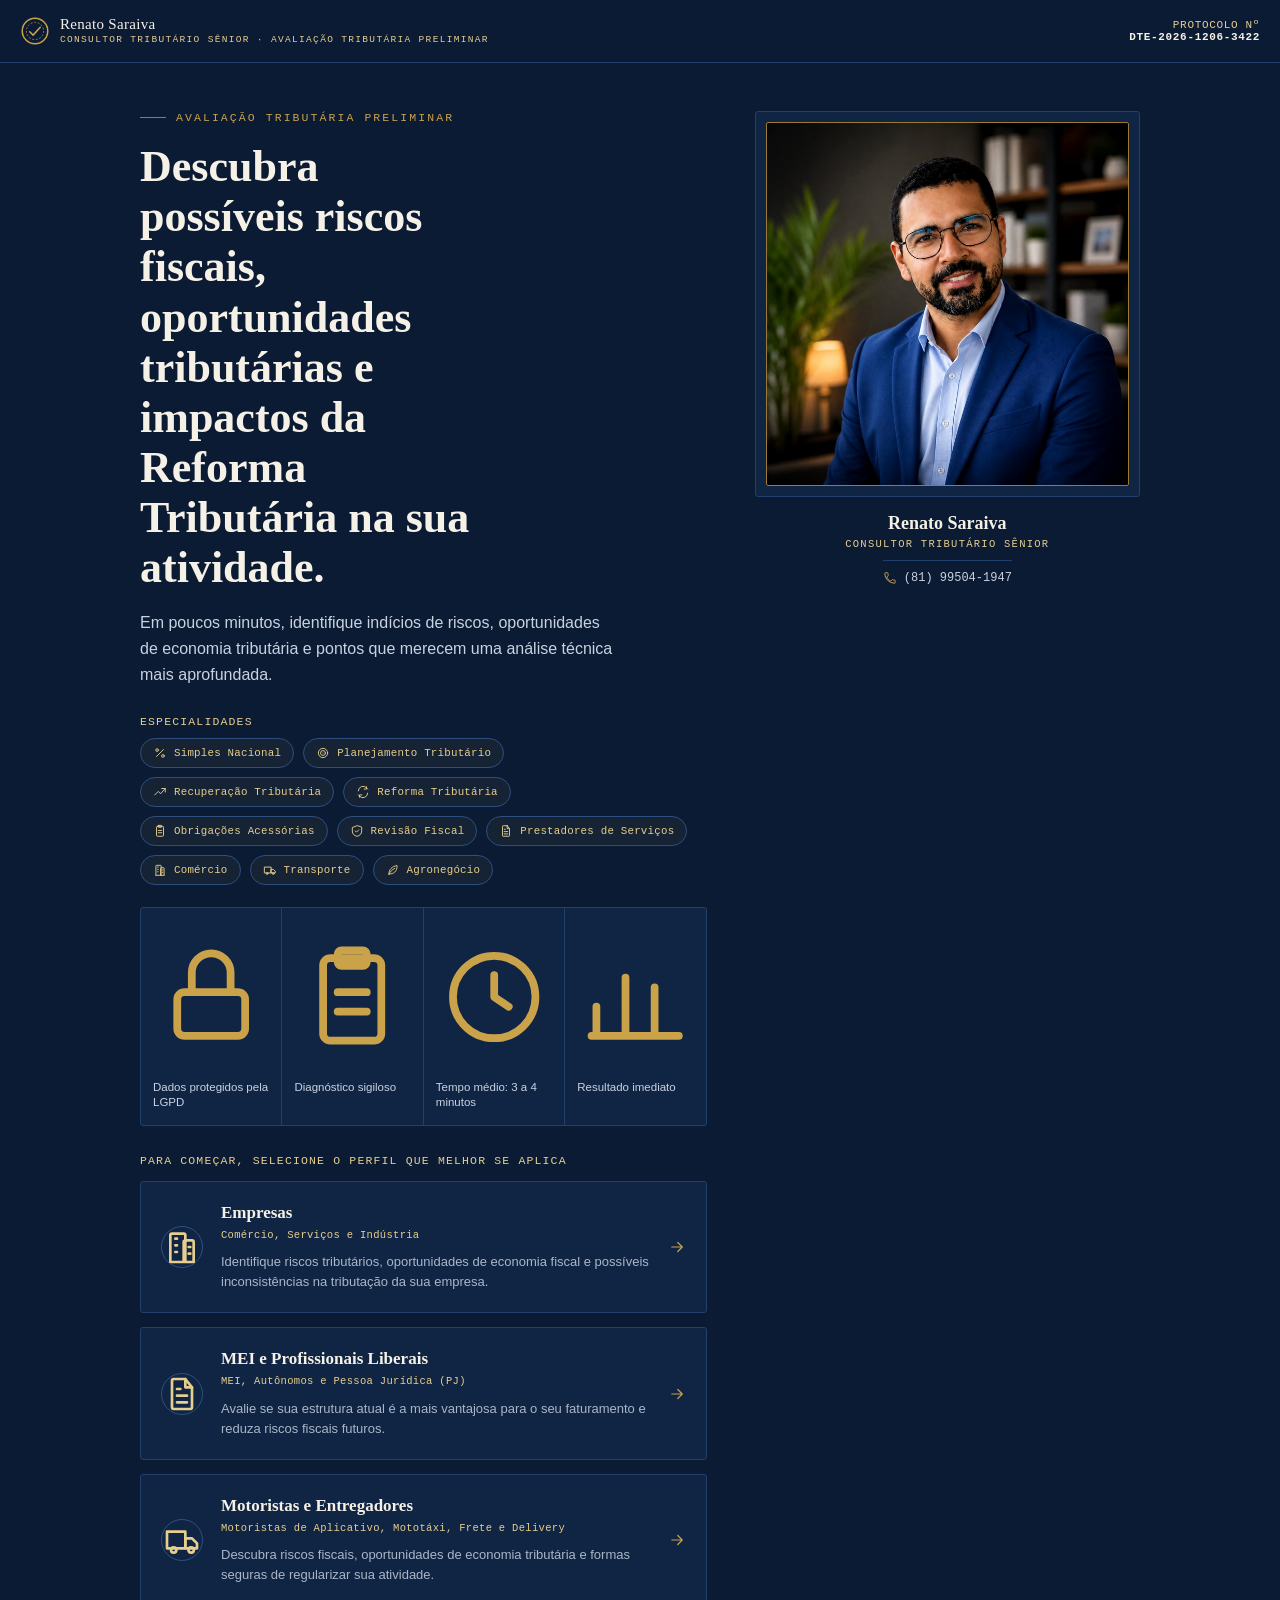
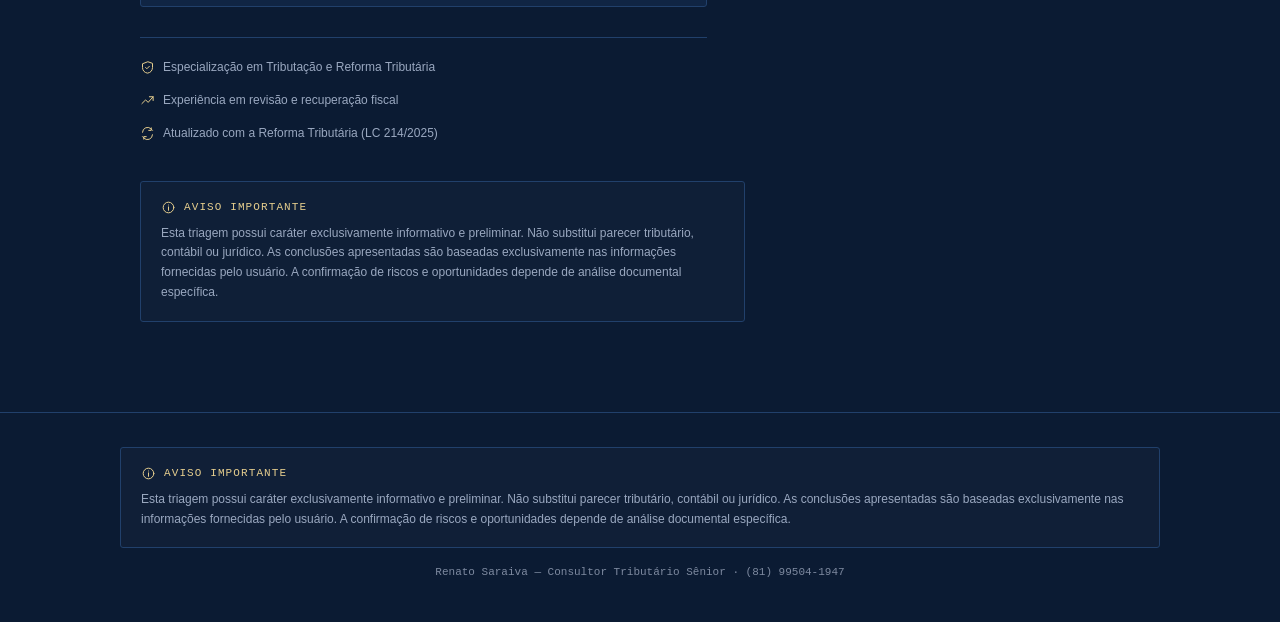
==== commit 74c65142: "Update print statement from 'Hello' to 'Goodbye'" ====
--- a/index.html
+++ b/index.html
@@ -3,16 +3,158 @@
 <head>
 <meta charset="UTF-8">
 <meta name="viewport" content="width=device-width, initial-scale=1.0">
-<title>Diagnóstico Fiscal de Riscos e Oportunidades</title>
-<meta name="description" content="Triagem tributária executiva — descubra em minutos os principais riscos fiscais, oportunidades de economia e os impactos da Reforma Tributária no seu caso.">
+
+<!-- =========================================================
+     ETAPA 18 — SEO TÉCNICO
+     ========================================================= -->
+<title>Diagnóstico Tributário Estratégico | Consultoria Tributária Pernambuco</title>
+<meta name="description" content="Realize um Diagnóstico Tributário Estratégico gratuito. Identifique riscos fiscais, oportunidades de planejamento tributário e prepare sua empresa para a Reforma Tributária. Consultoria especializada em Pernambuco.">
+<meta name="keywords" content="Diagnóstico Tributário, Planejamento Tributário, Consultoria Tributária, Reforma Tributária, Recuperação Tributária, Consultoria Fiscal Pernambuco, MEI tributário, regularização fiscal">
+<meta name="robots" content="index, follow">
+<meta name="author" content="Renato Saraiva — Consultor Tributário Sênior">
+<!-- Content Security Policy -->
+<meta http-equiv="Content-Security-Policy" content="default-src 'self'; script-src 'self' 'unsafe-inline' https://fonts.googleapis.com; style-src 'self' 'unsafe-inline' https://fonts.googleapis.com https://fonts.gstatic.com; font-src https://fonts.gstatic.com; img-src 'self' data: https://api.qrserver.com; connect-src 'self' https://*.supabase.co https://fonts.googleapis.com; frame-src 'none'; object-src 'none';">
+
+<link rel="canonical" href="https://www.renatoSaraiva.adv.br/diagnostico">
+<!-- Open Graph -->
+<meta property="og:type" content="website">
+<meta property="og:locale" content="pt_BR">
+<meta property="og:title" content="Diagnóstico Tributário Estratégico — Consultoria Fiscal Pernambuco">
+<meta property="og:description" content="Em poucos minutos, identifique riscos fiscais, oportunidades tributárias e impactos da Reforma Tributária na sua atividade. Análise gratuita com especialista.">
+<meta property="og:url" content="https://www.renatoSaraiva.adv.br/diagnostico">
+<meta property="og:site_name" content="Renato Saraiva Consultoria Tributária">
+<meta property="og:image" content="https://www.renatoSaraiva.adv.br/og-diagnostico.png">
+<meta property="og:image:width" content="1200">
+<meta property="og:image:height" content="630">
+<meta property="og:image:alt" content="Diagnóstico Tributário Estratégico — identifique riscos e oportunidades fiscais">
+<!-- Twitter Card -->
+<meta name="twitter:card" content="summary_large_image">
+<meta name="twitter:title" content="Diagnóstico Tributário Estratégico — Pernambuco">
+<meta name="twitter:description" content="Identifique riscos fiscais e oportunidades tributárias em poucos minutos. Especialista em Tributação e Reforma Tributária.">
+<meta name="twitter:image" content="https://www.renatoSaraiva.adv.br/og-diagnostico.png">
 <meta name="theme-color" content="#0B1B33">
+
 <link rel="icon" href="data:image/svg+xml,%3Csvg xmlns='http://www.w3.org/2000/svg' viewBox='0 0 40 40'%3E%3Ccircle cx='20' cy='20' r='19' fill='%230B1B33'/%3E%3Ccircle cx='20' cy='20' r='14.5' stroke='%23C9A24A' stroke-width='2' fill='none'/%3E%3Cpath d='M13 21l4.5 4.5L27 15' stroke='%23C9A24A' stroke-width='2.4' stroke-linecap='round' stroke-linejoin='round' fill='none'/%3E%3C/svg%3E">
-<meta property="og:type" content="website">
-<meta property="og:title" content="Diagnóstico Fiscal de Riscos e Oportunidades">
-<meta property="og:description" content="Descubra em poucos minutos os principais riscos fiscais, oportunidades de economia tributária e os impactos da Reforma Tributária no seu caso.">
-<meta name="twitter:card" content="summary">
-<meta name="twitter:title" content="Diagnóstico Fiscal de Riscos e Oportunidades">
-<meta name="twitter:description" content="Descubra em poucos minutos os principais riscos fiscais, oportunidades de economia tributária e os impactos da Reforma Tributária no seu caso.">
+
+<!-- Schema.org — LocalBusiness -->
+<script type="application/ld+json">
+{
+  "@context": "https://schema.org",
+  "@type": "LegalService",
+  "name": "Renato Saraiva Consultoria Tributária",
+  "description": "Consultoria tributária especializada em diagnóstico fiscal, planejamento tributário, recuperação de créditos e adequação à Reforma Tributária. Atendimento em Pernambuco e nacional.",
+  "url": "https://www.renatoSaraiva.adv.br",
+  "telephone": "+55-81-99504-1947",
+  "priceRange": "Consulte",
+  "areaServed": {
+    "@type": "State",
+    "name": "Pernambuco"
+  },
+  "address": {
+    "@type": "PostalAddress",
+    "addressLocality": "Recife",
+    "addressRegion": "PE",
+    "addressCountry": "BR"
+  },
+  "knowsAbout": [
+    "Diagnóstico Tributário",
+    "Planejamento Tributário",
+    "Consultoria Tributária",
+    "Reforma Tributária",
+    "Recuperação Tributária",
+    "Regularização Fiscal",
+    "Consultoria Fiscal Pernambuco"
+  ],
+  "hasOfferCatalog": {
+    "@type": "OfferCatalog",
+    "name": "Serviços Tributários",
+    "itemListElement": [
+      {
+        "@type": "Offer",
+        "itemOffered": {
+          "@type": "Service",
+          "name": "Diagnóstico Tributário Estratégico",
+          "description": "Análise técnica completa dos riscos, oportunidades tributárias e impacto da Reforma Tributária sobre a atividade do cliente."
+        }
+      },
+      {
+        "@type": "Offer",
+        "itemOffered": {
+          "@type": "Service",
+          "name": "Planejamento Tributário",
+          "description": "Estruturação preventiva para redução legal da carga tributária com base no regime, atividade e faturamento."
+        }
+      },
+      {
+        "@type": "Offer",
+        "itemOffered": {
+          "@type": "Service",
+          "name": "Recuperação de Créditos Tributários",
+          "description": "Identificação e aproveitamento de créditos tributários acumulados passíveis de compensação ou restituição."
+        }
+      },
+      {
+        "@type": "Offer",
+        "itemOffered": {
+          "@type": "Service",
+          "name": "Adequação à Reforma Tributária",
+          "description": "Avaliação dos impactos da LC 214/2025 (IBS/CBS/IS) e estratégia de transição para o novo sistema tributário."
+        }
+      }
+    ]
+  }
+}
+</script>
+
+<!-- Schema.org — FAQ -->
+<script type="application/ld+json">
+{
+  "@context": "https://schema.org",
+  "@type": "FAQPage",
+  "mainEntity": [
+    {
+      "@type": "Question",
+      "name": "O que é o Diagnóstico Tributário Estratégico?",
+      "acceptedAnswer": {
+        "@type": "Answer",
+        "text": "O Diagnóstico Tributário Estratégico é uma análise técnica personalizada que identifica riscos fiscais, oportunidades tributárias e o nível de preparação da empresa ou profissional para a Reforma Tributária. É realizado por um consultor tributário sênior com base em informações e documentação específica do cliente."
+      }
+    },
+    {
+      "@type": "Question",
+      "name": "Quem precisa de um diagnóstico tributário?",
+      "acceptedAnswer": {
+        "@type": "Answer",
+        "text": "Empresas, MEIs, profissionais liberais e autônomos que desejam reduzir sua carga tributária legalmente, identificar créditos não aproveitados, regularizar pendências fiscais ou se preparar para as mudanças da Reforma Tributária (LC 214/2025)."
+      }
+    },
+    {
+      "@type": "Question",
+      "name": "O que é a Reforma Tributária e como ela afeta minha empresa?",
+      "acceptedAnswer": {
+        "@type": "Answer",
+        "text": "A Reforma Tributária (LC 214/2025) cria o IBS, o CBS e o Imposto Seletivo em substituição ao ICMS, ISS, PIS e Cofins. A transição ocorrerá de 2026 a 2033, impactando precificação, fluxo fiscal e obrigações acessórias de todos os setores da economia."
+      }
+    },
+    {
+      "@type": "Question",
+      "name": "Como funciona a triagem tributária gratuita?",
+      "acceptedAnswer": {
+        "@type": "Answer",
+        "text": "A triagem é composta por perguntas objetivas sobre o perfil tributário do usuário. Ao final, o sistema gera indicadores automáticos de exposição fiscal, oportunidades tributárias, urgência e preparação para a Reforma Tributária, além de um parecer executivo personalizado."
+      }
+    },
+    {
+      "@type": "Question",
+      "name": "A triagem substitui uma consultoria tributária?",
+      "acceptedAnswer": {
+        "@type": "Answer",
+        "text": "Não. A triagem tem caráter informativo e preliminar. Ela identifica indícios e orienta a necessidade de análise técnica. O Diagnóstico Tributário Estratégico completo, realizado com base em documentação real, é a etapa seguinte para validação e quantificação dos riscos e oportunidades identificados."
+      }
+    }
+  ]
+}
+</script>
 
 <link rel="preconnect" href="https://fonts.googleapis.com">
 <link rel="preconnect" href="https://fonts.gstatic.com" crossorigin>
@@ -55,7 +197,95 @@
 :focus-visible{outline:3px solid var(--dourado-claro);outline-offset:2px;}
 p{margin:0;}
 
-@media (prefers-reduced-motion: reduce){
+/* =========================================================
+   ETAPA 5 — COMPARATIVO DE MERCADO
+   ========================================================= */
+.bloco-comparativo{}
+.comparativo-item{display:flex;align-items:flex-start;gap:13px;padding:14px 0;border-bottom:1px solid var(--papel-borda);}
+.comparativo-item:last-child{border-bottom:none;}
+.comparativo-item__icone{flex:none;width:34px;height:34px;border-radius:50%;background:var(--marfim-escuro);display:flex;align-items:center;justify-content:center;}
+.comparativo-item__icone .ic{color:var(--dourado-escuro);}
+.comparativo-item__texto{font-size:13.5px;color:var(--grafite);line-height:1.6;}
+.comparativo-item__destaque{font-family:var(--mono);font-size:11px;text-transform:uppercase;letter-spacing:0.08em;color:var(--dourado-escuro);margin-top:4px;}
+
+/* =========================================================
+   ETAPA 6 — SIMULADOR EDUCACIONAL
+   ========================================================= */
+.bloco-simulador{}
+.simulador-card{background:var(--marfim-escuro);border:1px solid var(--papel-borda);border-radius:var(--radius-doc);padding:18px 20px;margin-bottom:12px;}
+.simulador-card__titulo{font-family:var(--mono);font-size:11px;letter-spacing:0.1em;text-transform:uppercase;color:var(--azul-marinho);margin-bottom:8px;}
+.simulador-card__texto{font-size:13.5px;color:var(--grafite);line-height:1.65;}
+.simulador-card__aviso{font-size:11.5px;color:var(--cinza-doc);font-style:italic;margin-top:8px;padding-top:8px;border-top:1px dashed var(--papel-borda);}
+
+/* =========================================================
+   ETAPA 8 — ANCORAGEM DE VALOR
+   ========================================================= */
+.bloco-ancoragem-valor{background:linear-gradient(135deg,var(--azul-meianoite) 0%,#1a2540 100%);border:1px solid var(--azul-aco);border-radius:var(--radius-doc);padding:22px 24px;margin:6px 0;}
+.bloco-ancoragem-valor__titulo{display:flex;align-items:center;gap:9px;font-family:var(--mono);font-size:11px;letter-spacing:0.12em;text-transform:uppercase;color:var(--dourado-claro);margin-bottom:14px;}
+.bloco-ancoragem-valor__titulo .ic{color:var(--dourado);}
+.bloco-ancoragem-valor p{font-size:13.5px;color:#C9D2E0;line-height:1.7;}
+.bloco-ancoragem-valor strong{color:#E8DDB5;}
+
+/* =========================================================
+   ETAPA 20 — MODO ESPECIALISTA
+   ========================================================= */
+.bloco-modo-especialista{}
+.modo-esp-pergunta{background:#fff;border:1px solid var(--papel-borda);border-radius:var(--radius-doc);padding:16px 18px;margin-bottom:10px;}
+.modo-esp-pergunta__enunciado{font-size:14px;color:var(--azul-marinho);font-weight:600;margin-bottom:12px;line-height:1.5;}
+.modo-esp-opcoes{display:flex;flex-direction:column;gap:7px;}
+.modo-esp-opcao{display:flex;align-items:center;gap:10px;padding:9px 12px;border:1px solid var(--papel-borda);border-radius:8px;cursor:pointer;font-size:13.5px;color:var(--grafite);transition:border-color 0.18s,background 0.18s;}
+.modo-esp-opcao:hover{border-color:var(--dourado);background:rgba(201,162,74,0.05);}
+.modo-esp-opcao input{accent-color:var(--dourado-escuro);}
+.btn-modo-especialista{display:flex;align-items:center;justify-content:center;gap:8px;width:100%;padding:13px 20px;border:1.5px solid var(--dourado);background:transparent;border-radius:var(--radius-doc);color:var(--dourado-escuro);font-family:var(--mono);font-size:12px;letter-spacing:0.08em;text-transform:uppercase;cursor:pointer;margin-top:10px;transition:background 0.2s,color 0.2s;}
+.btn-modo-especialista:hover{background:var(--dourado);color:#fff;}
+.btn-modo-especialista .ic{color:inherit;}
+
+/* =========================================================
+   ETAPA 22 — PARECER EXECUTIVO COMPLETO
+   ========================================================= */
+.parecer-executivo-completo{display:flex;flex-direction:column;gap:0;}
+.pec-bloco{padding:16px 0;border-bottom:1px solid var(--papel-borda);}
+.pec-bloco:last-child{border-bottom:none;}
+.pec-bloco__titulo{display:flex;align-items:center;gap:8px;font-family:var(--mono);font-size:11px;letter-spacing:0.1em;text-transform:uppercase;color:var(--azul-marinho);margin-bottom:10px;}
+.pec-bloco__titulo .ic{color:var(--dourado-escuro);}
+.pec-texto{font-size:13.5px;color:var(--grafite);line-height:1.65;}
+.pec-risco{display:flex;align-items:center;gap:8px;font-size:13.5px;color:var(--grafite);margin-bottom:7px;}
+.pec-op{display:flex;align-items:center;gap:8px;font-size:13.5px;color:var(--grafite);margin-bottom:7px;}
+.pec-lista{padding-left:18px;display:flex;flex-direction:column;gap:7px;font-size:13.5px;color:var(--grafite);line-height:1.6;}
+
+.op-baixa{background:#EFF6EE;color:#3F7A5C;}
+.op-moderada{background:#FEF9EC;color:#B6862E;}
+.op-alta{background:#FEF3E8;color:#C06A2C;}
+.op-muitoalta{background:#FDECEA;color:#A6332B;}
+.lead-frio{background:#EFF6EE;color:#3F7A5C;}
+.lead-morno{background:#FEF9EC;color:#B6862E;}
+.lead-quente{background:#FDECEA;color:#A6332B;}
+
+/* =========================================================
+   ETAPA 3 — MAPA VISUAL DE RISCOS
+   ========================================================= */
+.mapa-riscos{background:#fff;border:1px solid var(--papel-borda);border-radius:var(--radius-doc);padding:22px;margin-bottom:6px;}
+.mapa-riscos__titulo{display:flex;align-items:center;gap:9px;font-family:var(--mono);font-size:11.5px;letter-spacing:0.12em;text-transform:uppercase;color:var(--azul-marinho);margin-bottom:16px;}
+.mapa-riscos__tabela{width:100%;border-collapse:collapse;font-size:14px;}
+.mapa-riscos__tabela th{text-align:left;font-family:var(--mono);font-size:11px;letter-spacing:0.1em;text-transform:uppercase;color:var(--cinza-doc);padding:0 0 10px;border-bottom:1px solid var(--marfim-escuro);}
+.mapa-riscos__tabela td{padding:11px 0;border-bottom:1px solid var(--marfim-escuro);color:var(--grafite);}
+.mapa-riscos__tabela tr:last-child td{border-bottom:none;}
+.mapa-riscos__status{font-size:20px;text-align:right !important;}
+
+/* =========================================================
+   ETAPA 9 — FORMULÁRIO EM ETAPAS PROGRESSIVAS
+   ========================================================= */
+.form-etapa{animation:surgir 0.35s ease both;}
+.form-etapa__titulo{font-family:var(--mono);font-size:11px;letter-spacing:0.12em;text-transform:uppercase;color:var(--dourado-escuro);margin-bottom:16px;padding:8px 12px;background:rgba(201,162,74,0.08);border-radius:var(--radius-doc);border-left:3px solid var(--dourado);}
+
+/* =========================================================
+   ETAPA 16 — BOTÃO PDF PREMIUM
+   ========================================================= */
+.btn-pdf-premium{display:inline-flex;align-items:center;gap:9px;padding:13px 24px;background:var(--azul-marinho);color:#fff;border:none;border-radius:var(--radius-doc);font-family:var(--mono);font-size:12px;letter-spacing:0.08em;text-transform:uppercase;cursor:pointer;transition:background 0.2s,transform 0.15s;box-shadow:0 3px 14px rgba(13,31,60,0.18);}
+.btn-pdf-premium:hover{background:var(--azul-aco);transform:translateY(-1px);}
+.btn-pdf-premium:active{transform:translateY(0);}
+.btn-pdf-premium .ic{color:var(--dourado);}
+.btn-pdf-premium:disabled{opacity:0.6;cursor:wait;}
   *{animation-duration:0.001ms !important; animation-iteration-count:1 !important; transition-duration:0.001ms !important;}
 }
 
@@ -139,7 +369,17 @@
 .foto-consultor__contato{margin-top:10px;display:inline-flex;align-items:center;gap:7px;font-family:var(--mono);font-size:12px;color:#C9D2E0;border-top:1px solid var(--azul-aco);padding-top:10px;}
 .foto-consultor__contato .ic{width:14px;height:14px;color:var(--dourado);}
 
-.aviso-rodape{margin-top:40px;font-size:12px;color:#7E8AA0;line-height:1.6;border-top:1px solid var(--azul-aco);padding-top:18px;max-width:64ch;}
+.aviso-legal{margin-top:40px;border:1px solid var(--azul-aco);border-radius:var(--radius-doc);padding:18px 20px;background:rgba(255,255,255,0.02);max-width:68ch;}
+.aviso-legal__titulo{display:flex;align-items:center;gap:8px;font-family:var(--mono);font-size:11px;letter-spacing:0.1em;text-transform:uppercase;color:var(--dourado-claro);margin-bottom:9px;}
+.aviso-legal__titulo .ic{width:15px;height:15px;}
+.aviso-legal p{font-size:12px;color:#9AA8C0;line-height:1.65;}
+.aviso-legal--claro{background:#FBF6E9;border-color:var(--papel-borda);}
+.aviso-legal--claro .aviso-legal__titulo{color:var(--dourado-escuro);}
+.aviso-legal--claro p{color:var(--cinza-doc);}
+.rodape-site{background:var(--azul-marinho);border-top:1px solid var(--azul-aco);padding:34px 20px 44px;}
+.rodape-site__conteudo{max-width:1040px;margin:0 auto;}
+.rodape-site .aviso-legal{margin-top:0;max-width:100%;}
+.rodape-site__copy{text-align:center;font-family:var(--mono);font-size:11px;color:#7E8AA0;margin-top:18px;}
 
 /* =========================================================
    TELA 1.5 — O QUE SERÁ ANALISADO
@@ -328,6 +568,56 @@
 
 .rodape-disclaimer{text-align:center;font-size:12px;color:#8a93a6;max-width:60ch;margin:30px auto 0;line-height:1.6;}
 .link-reiniciar{display:block;text-align:center;margin-top:18px;font-family:var(--mono);font-size:11.5px;color:var(--dourado-claro);text-decoration:underline;}
+
+/* --- Campo-linha (2 colunas no form de lead) --- */
+.campo-linha{display:grid;grid-template-columns:1fr 1fr;gap:12px;}
+.campo select{width:100%;padding:11px 13px;border:1.5px solid var(--papel-borda);border-radius:var(--radius-doc);font-size:14.5px;background:#FCFAF4;font-family:var(--sans);appearance:none;background-image:url("data:image/svg+xml,%3Csvg xmlns='http://www.w3.org/2000/svg' width='12' height='8' viewBox='0 0 12 8'%3E%3Cpath d='M1 1l5 5 5-5' stroke='%23666B76' stroke-width='1.5' fill='none' stroke-linecap='round'/%3E%3C/svg%3E");background-repeat:no-repeat;background-position:right 13px center;}
+.campo select:focus{background-color:#fff;border-color:var(--dourado-escuro);}
+
+/* --- Segmentação automática --- */
+.segmento-strip{display:flex;flex-wrap:wrap;gap:8px;margin-bottom:14px;}
+.segmento-tag{font-family:var(--mono);font-size:10.5px;letter-spacing:0.05em;text-transform:uppercase;padding:5px 11px;border-radius:999px;border:1px solid var(--dourado-escuro);background:rgba(201,162,74,0.09);color:var(--dourado-claro);}
+
+/* --- Tópicos tributários por segmento --- */
+.topicos-grid{display:grid;grid-template-columns:repeat(2,1fr);gap:9px;margin-top:8px;}
+.topico-item{display:flex;align-items:center;gap:9px;font-size:13px;color:var(--grafite);background:#fff;border:1px solid var(--papel-borda);border-radius:var(--radius-doc);padding:9px 12px;}
+.topico-item .ic{color:var(--dourado-escuro);flex:none;}
+
+/* --- Gatilho de urgência --- */
+.bloco-urgencia{border-left:3px solid var(--laranja-alerta);border-radius:0 var(--radius-doc) var(--radius-doc) 0;padding:16px 18px;background:#fff;margin:18px 0;}
+.bloco-urgencia__titulo{font-family:var(--mono);font-size:11px;letter-spacing:0.1em;text-transform:uppercase;color:var(--laranja-alerta);display:flex;align-items:center;gap:7px;margin-bottom:8px;}
+.bloco-urgencia__titulo .ic{width:15px;height:15px;}
+.bloco-urgencia p{font-size:13.5px;color:var(--grafite);line-height:1.6;}
+
+/* --- Bloco de valor (O que será validado) --- */
+.checklist-validacao-grade{display:grid;grid-template-columns:repeat(2,1fr);gap:8px;margin-top:10px;}
+.checklist-validacao-grade li{display:flex;align-items:flex-start;gap:9px;font-size:13.5px;color:var(--grafite);line-height:1.45;list-style:none;}
+.checklist-validacao-grade li .ic{color:var(--verde-conforme);flex:none;margin-top:2px;}
+
+/* --- Ancoragem de valor --- */
+.bloco-ancoragem{background:var(--azul-meianoite);border:1px solid var(--azul-aco);border-radius:var(--radius-doc);padding:20px 22px;margin-top:18px;}
+.bloco-ancoragem__titulo{font-family:var(--mono);font-size:10.5px;letter-spacing:0.12em;text-transform:uppercase;color:var(--dourado-claro);margin-bottom:9px;}
+.bloco-ancoragem p{font-size:13px;color:#C9D2E0;line-height:1.65;}
+
+/* --- Maturidade — 5 classificações novas --- */
+.mat-inicial{color:var(--vermelho-critico);}
+.mat-vulneravel{color:var(--laranja-alerta);}
+.mat-regular{color:var(--amarelo-atencao);}
+.mat-estruturada{color:var(--verde-conforme);}
+.mat-estrategica{color:#1E7A6A;}
+
+/* --- Potencial de Oportunidades badge --- */
+.pot-badge{display:inline-block;font-family:var(--mono);font-size:11px;font-weight:600;letter-spacing:0.06em;text-transform:uppercase;padding:4px 13px;border-radius:999px;margin-top:8px;}
+.pot-baixo{background:rgba(63,122,92,0.15);color:var(--verde-conforme);border:1px solid var(--verde-conforme);}
+.pot-moderado{background:rgba(182,134,46,0.15);color:var(--amarelo-atencao);border:1px solid var(--amarelo-atencao);}
+.pot-elevado{background:rgba(192,106,44,0.15);color:var(--laranja-alerta);border:1px solid var(--laranja-alerta);}
+
+/* --- Mobile-first overrides (48 px touch targets) --- */
+.opcao{min-height:48px;padding:14px 16px;-webkit-tap-highlight-color:transparent;}
+.btn-ouro{min-height:48px;}
+.btn-cta-final{min-height:54px;font-size:clamp(14px,3.8vw,16px);}
+.campo input,.campo select{min-height:48px;}
+.consentimento input{min-height:20px;}
 
 /* =========================================================
    RESPONSIVO
@@ -357,6 +647,9 @@
 @media (max-width:420px){
   .barra-confianca{grid-template-columns:1fr;}
   .paineis-executivos{grid-template-columns:1fr;}
+  .campo-linha{grid-template-columns:1fr;}
+  .topicos-grid{grid-template-columns:1fr;}
+  .checklist-validacao-grade{grid-template-columns:1fr;}
 }
 </style>
 </head>
@@ -384,6 +677,7 @@
   <symbol id="ic-info" viewBox="0 0 24 24"><circle cx="12" cy="12" r="8.5"/><path d="M12 11v5.5M12 8v.01"/></symbol>
   <symbol id="ic-arrow" viewBox="0 0 24 24"><path d="M5 12h14M13 6l6 6-6 6"/></symbol>
   <symbol id="ic-phone" viewBox="0 0 24 24"><path d="M6.6 10.8c1.4 2.8 3.8 5.1 6.6 6.6l2.2-2.2a1 1 0 0 1 1-.25 11 11 0 0 0 3.4.55 1 1 0 0 1 1 1V20a1 1 0 0 1-1 1A17 17 0 0 1 3 4a1 1 0 0 1 1-1h3.5a1 1 0 0 1 1 1 11 11 0 0 0 .55 3.4 1 1 0 0 1-.25 1Z"/></symbol>
+  <symbol id="ic-leaf" viewBox="0 0 24 24"><path d="M5 19c0-7.5 5-13.5 14-14.5 0 9.5-5 14.5-14 14.5Z"/><path d="M5.5 18.5c2.2-4.2 5.3-7.3 9.5-9.3"/></symbol>
 </svg>
 
 <header class="timbre">
@@ -395,7 +689,7 @@
     </svg>
     <div class="timbre__marca-texto">
       Renato Saraiva
-      <small>Consultor Tributário Sênior</small>
+      <small>Consultor Tributário Sênior · Avaliação Tributária Preliminar</small>
     </div>
   </div>
   <div class="timbre__protocolo">PROTOCOLO Nº<br><b id="txt-protocolo">—</b></div>
@@ -407,17 +701,22 @@
   <section class="tela ativa capa" id="tela-capa">
     <div class="capa__grade">
       <div class="capa__coluna-texto">
-        <div class="capa__elo">Triagem tributária executiva</div>
-        <h1>Diagnóstico Fiscal de Riscos e Oportunidades</h1>
-        <p class="capa__sub">Descubra em poucos minutos os principais riscos fiscais, oportunidades de economia tributária e os impactos da Reforma Tributária no seu caso.</p>
-
+        <div class="capa__elo">Avaliação Tributária Preliminar</div>
+        <h1>Descubra possíveis riscos fiscais, oportunidades tributárias e impactos da Reforma Tributária na sua atividade.</h1>
+        <p class="capa__sub">Em poucos minutos, identifique indícios de riscos, oportunidades de economia tributária e pontos que merecem uma análise técnica mais aprofundada.</p>
+
+        <div class="capa__rotulo" style="margin-bottom:10px;">Especialidades</div>
         <div class="badges-credibilidade">
-          <span class="badge-credibilidade"><svg class="ic"><use href="#ic-shield"/></svg>Especialistas em Tributação</span>
-          <span class="badge-credibilidade"><svg class="ic"><use href="#ic-map"/></svg>Atendimento em Todo o Brasil</span>
           <span class="badge-credibilidade"><svg class="ic"><use href="#ic-percent"/></svg>Simples Nacional</span>
+          <span class="badge-credibilidade"><svg class="ic"><use href="#ic-target"/></svg>Planejamento Tributário</span>
           <span class="badge-credibilidade"><svg class="ic"><use href="#ic-trend"/></svg>Recuperação Tributária</span>
           <span class="badge-credibilidade"><svg class="ic"><use href="#ic-refresh"/></svg>Reforma Tributária</span>
-          <span class="badge-credibilidade"><svg class="ic"><use href="#ic-target"/></svg>Planejamento Fiscal</span>
+          <span class="badge-credibilidade"><svg class="ic"><use href="#ic-clipboard"/></svg>Obrigações Acessórias</span>
+          <span class="badge-credibilidade"><svg class="ic"><use href="#ic-shield"/></svg>Revisão Fiscal</span>
+          <span class="badge-credibilidade"><svg class="ic"><use href="#ic-file"/></svg>Prestadores de Serviços</span>
+          <span class="badge-credibilidade"><svg class="ic"><use href="#ic-building"/></svg>Comércio</span>
+          <span class="badge-credibilidade"><svg class="ic"><use href="#ic-truck"/></svg>Transporte</span>
+          <span class="badge-credibilidade"><svg class="ic"><use href="#ic-leaf"/></svg>Agronegócio</span>
         </div>
 
         <div class="barra-confianca">
@@ -445,7 +744,10 @@
       </aside>
     </div>
 
-    <p class="aviso-rodape">Esta triagem é automatizada e tem caráter preliminar: organiza sinais a partir das respostas informadas, sem acesso aos seus documentos fiscais. O parecer completo, com leitura de documentos e cálculo exato de impacto, é feito por um especialista tributário sênior.</p>
+    <div class="aviso-legal">
+      <div class="aviso-legal__titulo"><svg class="ic"><use href="#ic-info"/></svg>Aviso Importante</div>
+      <p>Esta triagem possui caráter exclusivamente informativo e preliminar. Não substitui parecer tributário, contábil ou jurídico. As conclusões apresentadas são baseadas exclusivamente nas informações fornecidas pelo usuário. A confirmação de riscos e oportunidades depende de análise documental específica.</p>
+    </div>
   </section>
 
   <!-- ================= TELA 1.5 — O QUE SERÁ ANALISADO ================= -->
@@ -461,7 +763,7 @@
       <li class="item-escopo"><svg class="ic"><use href="#ic-check"/></svg><span>Impactos da Reforma Tributária</span></li>
       <li class="item-escopo"><svg class="ic"><use href="#ic-check"/></svg><span>Oportunidades de economia</span></li>
     </ul>
-    <button class="btn-ouro" id="btn-iniciar-questionario" type="button">Iniciar Diagnóstico<svg class="ic"><use href="#ic-arrow"/></svg></button>
+    <button class="btn-ouro" id="btn-iniciar-questionario" type="button" aria-label="Iniciar diagnóstico tributário">Iniciar Diagnóstico<svg class="ic" aria-hidden="true"><use href="#ic-arrow"/></svg></button>
   </section>
 
   <!-- ================= TELA 2 — QUESTIONÁRIO ================= -->
@@ -477,14 +779,14 @@
         </svg>
       </aside>
       <div class="dossie__corpo">
-        <div class="barra-progresso-topo"><div class="barra-progresso-topo__fill" id="barra-fill"></div></div>
-        <div class="contador-pergunta" id="contador-pergunta">Pergunta 1 de 8</div>
-        <h2 class="pergunta__titulo" id="pergunta-titulo"></h2>
+        <div class="barra-progresso-topo" role="progressbar" aria-valuemin="0" aria-valuemax="100" aria-valuenow="0" aria-label="Progresso do diagnóstico" id="barra-progresso-wrap"><div class="barra-progresso-topo__fill" id="barra-fill"></div></div>
+        <div class="contador-pergunta" id="contador-pergunta" aria-live="polite" aria-atomic="true">Pergunta 1 de 8</div>
+        <h2 class="pergunta__titulo" id="pergunta-titulo" aria-live="polite"></h2>
         <p class="pergunta__legenda" id="pergunta-legenda"></p>
-        <div class="lista-opcoes" id="lista-opcoes"></div>
+        <div class="lista-opcoes" id="lista-opcoes" role="group" aria-labelledby="pergunta-titulo"></div>
         <div class="nav-questionario">
-          <button class="btn-fantasma" id="btn-voltar" type="button"><svg class="ic" style="width:13px;height:13px;vertical-align:-2px;margin-right:4px;"><use href="#ic-arrow" transform="rotate(180 12 12)"/></svg>Voltar</button>
-          <button class="btn-ouro" id="btn-avancar" type="button" disabled>Avançar<svg class="ic"><use href="#ic-arrow"/></svg></button>
+          <button class="btn-fantasma" id="btn-voltar" type="button" aria-label="Voltar para pergunta anterior"><svg class="ic" style="width:13px;height:13px;vertical-align:-2px;margin-right:4px;" aria-hidden="true"><use href="#ic-arrow" transform="rotate(180 12 12)"/></svg>Voltar</button>
+          <button class="btn-ouro" id="btn-avancar" type="button" disabled aria-label="Avançar para próxima pergunta">Avançar<svg class="ic" aria-hidden="true"><use href="#ic-arrow"/></svg></button>
         </div>
       </div>
     </div>
@@ -514,13 +816,22 @@
 
       <div class="parecer__faixa">
         <div class="parecer__faixa-titulo">Parecer Executivo Preliminar</div>
-        <div class="parecer__faixa-meta">Protocolo <span id="txt-protocolo-2">—</span><br>Emitido em <span id="txt-data">—</span></div>
+        <div class="parecer__faixa-meta">Protocolo <span id="txt-protocolo-2">—</span> · <span id="badge-status-resultado"></span><br>Emitido em <span id="txt-data">—</span></div>
       </div>
 
       <div class="parecer__corpo">
 
         <div class="paineis-executivos" id="paineis-executivos"></div>
+        <!-- Etapa 2 — novos índices executivos -->
+        <div class="paineis-executivos" id="novos-indices" style="margin-top:13px;"></div>
         <p style="text-align:center;font-family:var(--mono);font-size:12px;letter-spacing:0.08em;text-transform:uppercase;margin:14px 0 28px;" id="txt-faixa-label"></p>
+
+        <hr class="divisor-doc">
+
+        <!-- Etapa 3 — Mapa Visual de Riscos -->
+        <div class="bloco-secao">
+          <div id="bloco-mapa-riscos"></div>
+        </div>
 
         <hr class="divisor-doc">
 
@@ -589,81 +900,208 @@
         <div class="bloco-secao">
           <div class="bloco-secao__titulo"><svg class="ic"><use href="#ic-target"/></svg>Recomendação Técnica</div>
           <p class="bloco-secao__texto" id="txt-recomendacao"></p>
-          <div class="gatilho gatilho--escassez"><svg class="ic"><use href="#ic-lock"/></svg><p>Este parecer possui caráter preliminar. Informações complementares somente são liberadas durante a Análise Tributária Completa.</p></div>
+          <div class="gatilho gatilho--escassez"><svg class="ic"><use href="#ic-lock"/></svg><p>Este parecer possui caráter preliminar. Informações complementares somente são liberadas durante a Validação Técnica Tributária.</p></div>
         </div>
 
+        <div class="bloco-urgencia">
+          <div class="bloco-urgencia__titulo"><svg class="ic"><use href="#ic-alert"/></svg>Atenção — Reforma Tributária</div>
+          <p>A Reforma Tributária está promovendo mudanças relevantes na tributação de diversos segmentos econômicos. A análise antecipada permite identificar riscos e oportunidades antes que os impactos sejam percebidos financeiramente.</p>
+        </div>
+
         <hr class="divisor-doc">
 
+        <!-- Etapa 22 — Parecer Executivo Completo -->
+        <div class="bloco-secao" id="bloco-parecer-executivo-completo">
+          <div class="bloco-secao__titulo"><svg class="ic"><use href="#ic-clipboard"/></svg>Parecer Executivo — Síntese Final</div>
+          <p class="bloco-secao__legenda-sutil">Consolidação automática dos principais achados desta triagem, organizada por relevância técnica.</p>
+          <div id="render-parecer-executivo-completo"></div>
+        </div>
+
+        <hr class="divisor-doc">
+
         <div class="bloco-secao">
-          <div class="bloco-secao__titulo"><svg class="ic"><use href="#ic-shield"/></svg>O que será validado na Análise Completa</div>
-          <ul class="checklist-plano checklist-validacao">
-            <li><svg class="ic"><use href="#ic-check"/></svg><span>Histórico fiscal</span></li>
-            <li><svg class="ic"><use href="#ic-check"/></svg><span>Enquadramento tributário</span></li>
-            <li><svg class="ic"><use href="#ic-check"/></svg><span>Obrigações acessórias</span></li>
-            <li><svg class="ic"><use href="#ic-check"/></svg><span>Potenciais economias</span></li>
-            <li><svg class="ic"><use href="#ic-check"/></svg><span>Impactos da Reforma Tributária</span></li>
-            <li><svg class="ic"><use href="#ic-check"/></svg><span>Estratégias de regularização</span></li>
-            <li><svg class="ic"><use href="#ic-check"/></svg><span>Plano de ação personalizado</span></li>
+          <div class="bloco-secao__titulo"><svg class="ic"><use href="#ic-shield"/></svg>O que será validado na Validação Técnica Tributária</div>
+          <ul class="checklist-validacao-grade">
+            <li><svg class="ic"><use href="#ic-check"/></svg><span>Regime Tributário</span></li>
+            <li><svg class="ic"><use href="#ic-check"/></svg><span>Notas Fiscais</span></li>
+            <li><svg class="ic"><use href="#ic-check"/></svg><span>Obrigações Acessórias</span></li>
+            <li><svg class="ic"><use href="#ic-check"/></svg><span>Enquadramento Fiscal</span></li>
+            <li><svg class="ic"><use href="#ic-check"/></svg><span>Retenções Tributárias</span></li>
+            <li><svg class="ic"><use href="#ic-check"/></svg><span>Créditos Tributários</span></li>
+            <li><svg class="ic"><use href="#ic-check"/></svg><span>Reforma Tributária</span></li>
+            <li><svg class="ic"><use href="#ic-check"/></svg><span>Benefícios Fiscais</span></li>
+            <li><svg class="ic"><use href="#ic-check"/></svg><span>Planejamento Tributário</span></li>
+            <li><svg class="ic"><use href="#ic-check"/></svg><span>Riscos de Autuação</span></li>
           </ul>
+          <div class="bloco-ancoragem">
+            <div class="bloco-ancoragem__titulo">Valor de Mercado</div>
+            <p>Uma análise tributária personalizada pode variar significativamente conforme a complexidade operacional da empresa. A etapa de Validação Técnica Tributária permite confirmar, com base documental, quais riscos e oportunidades efetivamente se aplicam ao caso analisado.</p>
+          </div>
         </div>
 
         <hr class="divisor-doc">
 
+        <div class="bloco-secao" id="bloco-topicos-segmento" style="display:none;">
+          <div class="bloco-secao__titulo"><svg class="ic"><use href="#ic-chart"/></svg>Tópicos Tributários Identificados para o Seu Segmento</div>
+          <p class="bloco-secao__legenda-sutil" id="txt-segmento-rotulo"></p>
+          <div class="topicos-grid" id="grid-topicos-segmento"></div>
+        </div>
+
+        <hr class="divisor-doc">
+
+        <!-- Etapa 5 — Comparativo de Mercado -->
+        <div class="bloco-secao bloco-comparativo" id="bloco-comparativo">
+          <div class="bloco-secao__titulo"><svg class="ic"><use href="#ic-chart"/></svg>Comparativo de Mercado</div>
+          <div id="txt-comparativo-mercado"></div>
+        </div>
+
+        <hr class="divisor-doc">
+
+        <!-- Etapa 6 — Simulador de Perdas e Oportunidades -->
+        <div class="bloco-secao bloco-simulador" id="bloco-simulador">
+          <div class="bloco-secao__titulo"><svg class="ic"><use href="#ic-percent"/></svg>Simulador de Oportunidades Tributárias</div>
+          <p class="bloco-secao__legenda-sutil">Estimativa educacional — não representa garantia de resultado. Valores sujeitos à análise técnica documental.</p>
+          <div id="txt-simulador-educacional"></div>
+        </div>
+
+        <hr class="divisor-doc">
+
+        <!-- Etapa 8 — Ancoragem de Valor -->
+        <div class="bloco-ancoragem-valor" id="bloco-ancoragem-valor">
+          <div class="bloco-ancoragem-valor__titulo"><svg class="ic"><use href="#ic-shield"/></svg>Sobre a Análise Técnica Especializada</div>
+          <p>Uma análise tributária aprofundada exige levantamento técnico criterioso, análise documental estruturada e avaliação especializada de cada aspecto fiscal identificado.</p>
+          <p style="margin-top:10px;">O diagnóstico preliminar identifica <strong>indícios</strong>. A análise técnica <strong>valida riscos, confirma oportunidades e quantifica impactos</strong> específicos para a sua realidade — com base em documentação real e legislação aplicável.</p>
+        </div>
+
+        <hr class="divisor-doc">
+
+        <!-- Etapa 20 — Modo Especialista -->
+        <div class="bloco-secao bloco-modo-especialista" id="bloco-modo-especialista" style="display:none;">
+          <div class="bloco-secao__titulo"><svg class="ic"><use href="#ic-target"/></svg>Análise Complementar Avançada</div>
+          <p class="bloco-secao__legenda-sutil" id="txt-modo-especialista-intro"></p>
+          <div id="grid-modo-especialista"></div>
+        </div>
+
         <div class="bloco-lead">
-          <h3 class="bloco-lead__titulo">Registrar Protocolo e Solicitar Validação Técnica</h3>
-          <p class="bloco-lead__sub">Seu diagnóstico identificou pontos que merecem validação documental. A próxima etapa consiste em uma análise técnica especializada para confirmar riscos, oportunidades e estratégias aplicáveis ao seu caso.</p>
-
-          <div class="campo">
-            <label for="in-nome">Nome completo</label>
-            <input type="text" id="in-nome" autocomplete="name" placeholder="Como podemos te chamar">
-            <div class="campo__erro" id="erro-nome">Informe seu nome.</div>
+          <h3 class="bloco-lead__titulo">Diagnóstico Tributário Estratégico</h3>
+          <p class="bloco-lead__sub">Esta triagem identificou pontos que merecem validação documental. Preencha seus dados para registrar o protocolo e dar início ao Diagnóstico Tributário Estratégico.</p>
+
+          <!-- ETAPA 1 do formulário -->
+          <div class="form-etapa" id="form-etapa-1">
+            <div class="form-etapa__titulo">Etapa 1 de 3 — Identificação</div>
+            <div class="campo">
+              <label for="in-nome">Nome completo</label>
+              <input type="text" id="in-nome" autocomplete="name" placeholder="Como podemos te chamar" aria-required="true" aria-describedby="erro-nome">
+              <div class="campo__erro" id="erro-nome" role="alert" aria-live="assertive">Informe seu nome.</div>
+            </div>
+            <div class="campo">
+              <label for="in-whatsapp">WhatsApp com DDD</label>
+              <input type="tel" id="in-whatsapp" autocomplete="tel" placeholder="(81) 99999-9999" aria-required="true" aria-describedby="erro-whatsapp" inputmode="numeric">
+              <div class="campo__erro" id="erro-whatsapp" role="alert" aria-live="assertive">Informe um WhatsApp válido com DDD.</div>
+            </div>
+            <button class="btn-ouro" id="btn-form-etapa-1" type="button" style="width:100%;margin-top:8px;">Continuar<svg class="ic"><use href="#ic-arrow"/></svg></button>
           </div>
-          <div class="campo">
-            <label for="in-whatsapp">WhatsApp com DDD</label>
-            <input type="tel" id="in-whatsapp" autocomplete="tel" placeholder="(81) 99999-9999">
-            <div class="campo__erro" id="erro-whatsapp">Informe um WhatsApp válido com DDD.</div>
-          </div>
-          <div class="campo">
-            <label for="in-email">E-mail (opcional)</label>
-            <input type="email" id="in-email" autocomplete="email" placeholder="seu@email.com">
-          </div>
-
-          <label class="consentimento">
-            <input type="checkbox" id="chk-consentimento-dados">
-            <span>Autorizo o uso dos dados informados nesta triagem para a elaboração do parecer técnico preliminar, conforme a Lei Geral de Proteção de Dados (Lei nº 13.709/2018).</span>
-          </label>
-          <label class="consentimento">
-            <input type="checkbox" id="chk-consentimento-contato">
-            <span>Autorizo o contato via WhatsApp e/ou e-mail para agendamento da análise tributária completa.</span>
-          </label>
-
-          <div class="cta-final-wrap">
-            <button class="btn-cta-final" id="btn-whatsapp" type="button" disabled><svg class="ic"><use href="#ic-send"/></svg>Solicitar Validação Técnica</button>
-            <div class="nota-validade">Marque as duas autorizações acima para liberar o envio.</div>
-          </div>
-
-          <details class="lgpd-bloco">
-            <summary><svg class="ic"><use href="#ic-chevron"/></svg>Como tratamos os seus dados (LGPD)</summary>
-            <div class="lgpd-bloco__conteudo">
-              <p><strong>Finalidade do tratamento:</strong> os dados informados nesta triagem são utilizados exclusivamente para elaborar o parecer técnico preliminar e viabilizar o contato de um especialista tributário para a análise completa.</p><br>
-              <p><strong>Tempo de armazenamento:</strong> os dados são mantidos pelo período necessário ao atendimento e ao cumprimento de obrigações legais aplicáveis, podendo ser revistos periodicamente.</p><br>
-              <p><strong>Canal para exclusão de dados:</strong> a exclusão pode ser solicitada a qualquer momento pelo WhatsApp (81) 99504-1947, informando o número de protocolo.</p>
-              <div class="rodape-legal">
-                <a href="#" id="link-politica-privacidade">Política de Privacidade</a>
-                <a href="#" id="link-termos-uso">Termos de Uso</a>
+
+          <!-- ETAPA 2 do formulário -->
+          <div class="form-etapa" id="form-etapa-2" style="display:none;">
+            <div class="form-etapa__titulo">Etapa 2 de 3 — Localização</div>
+            <div class="campo">
+              <label for="in-email">E-mail (opcional)</label>
+              <input type="email" id="in-email" autocomplete="email" placeholder="seu@email.com">
+            </div>
+            <div class="campo-linha">
+              <div class="campo">
+                <label for="in-municipio">Município</label>
+                <input type="text" id="in-municipio" autocomplete="address-level2" placeholder="Sua cidade">
+              </div>
+              <div class="campo">
+                <label for="in-estado">Estado</label>
+                <select id="in-estado">
+                  <option value="">Selecione</option>
+                  <option value="AC">Acre</option><option value="AL">Alagoas</option><option value="AP">Amapá</option><option value="AM">Amazonas</option>
+                  <option value="BA">Bahia</option><option value="CE">Ceará</option><option value="DF">Distrito Federal</option><option value="ES">Espírito Santo</option>
+                  <option value="GO">Goiás</option><option value="MA">Maranhão</option><option value="MT">Mato Grosso</option><option value="MS">Mato Grosso do Sul</option>
+                  <option value="MG">Minas Gerais</option><option value="PA">Pará</option><option value="PB">Paraíba</option><option value="PR">Paraná</option>
+                  <option value="PE" selected>Pernambuco</option><option value="PI">Piauí</option><option value="RJ">Rio de Janeiro</option><option value="RN">Rio Grande do Norte</option>
+                  <option value="RS">Rio Grande do Sul</option><option value="RO">Rondônia</option><option value="RR">Roraima</option><option value="SC">Santa Catarina</option>
+                  <option value="SP">São Paulo</option><option value="SE">Sergipe</option><option value="TO">Tocantins</option>
+                </select>
               </div>
             </div>
-          </details>
+            <div style="display:flex;gap:10px;margin-top:8px;">
+              <button class="btn-fantasma" id="btn-form-voltar-1" type="button">← Voltar</button>
+              <button class="btn-ouro" id="btn-form-etapa-2" type="button" style="flex:1;">Continuar<svg class="ic"><use href="#ic-arrow"/></svg></button>
+            </div>
+          </div>
+
+          <!-- ETAPA 3 do formulário -->
+          <div class="form-etapa" id="form-etapa-3" style="display:none;">
+            <div class="form-etapa__titulo">Etapa 3 de 3 — Consentimentos</div>
+            <label class="consentimento">
+              <input type="checkbox" id="chk-consentimento-dados">
+              <span>Autorizo o uso dos dados informados nesta triagem para a realização do Diagnóstico Tributário Estratégico e para o contato de um especialista, conforme a Lei Geral de Proteção de Dados (Lei nº 13.709/2018).</span>
+            </label>
+            <label class="consentimento">
+              <input type="checkbox" id="chk-consentimento-contato">
+              <span>Autorizo o contato via WhatsApp e/ou e-mail para agendamento da análise tributária completa.</span>
+            </label>
+
+            <div class="cta-final-wrap">
+              <button class="btn-cta-final" id="btn-whatsapp" type="button" disabled aria-label="Iniciar Diagnóstico Tributário Estratégico via WhatsApp"><svg class="ic"><use href="#ic-send"/></svg>Iniciar Diagnóstico Tributário Estratégico</button>
+              <div class="nota-validade">Receba uma análise técnica personalizada baseada em informações complementares e documentação fiscal.</div>
+            </div>
+
+            <div style="display:flex;gap:10px;margin-top:8px;">
+              <button class="btn-fantasma" id="btn-form-voltar-2" type="button">← Voltar</button>
+            </div>
+
+            <details class="lgpd-bloco">
+              <summary><svg class="ic"><use href="#ic-chevron"/></svg>Proteção de Dados e Privacidade (LGPD)</summary>
+              <div class="lgpd-bloco__conteudo">
+                <p><strong>Consentimento explícito:</strong> ao marcar as autorizações acima, você consente expressamente com o tratamento dos dados fornecidos para as finalidades descritas abaixo, podendo revogar esse consentimento a qualquer momento.</p><br>
+                <p><strong>Finalidade do tratamento:</strong> os dados coletados nesta triagem são utilizados exclusivamente para (a) elaborar o Diagnóstico Tributário Estratégico; (b) viabilizar o contato de um especialista tributário; e (c) enviar comunicações relacionadas a oportunidades tributárias identificadas.</p><br>
+                <p><strong>Base legal:</strong> consentimento do titular (art. 7º, I da Lei nº 13.709/2018 — LGPD).</p><br>
+                <p><strong>Tempo de retenção:</strong> os dados são mantidos pelo período necessário ao atendimento, pelo prazo de 5 (cinco) anos para fins de comprovação, salvo obrigação legal que exija prazo diverso.</p><br>
+                <p><strong>Compartilhamento:</strong> os dados não são comercializados nem compartilhados com terceiros para fins publicitários ou de marketing externo.</p><br>
+                <p><strong>Canal para exclusão de dados:</strong> a exclusão, correção ou portabilidade dos seus dados pode ser solicitada a qualquer momento pelo WhatsApp (81) 99504-1947, informando o número de protocolo desta triagem.</p>
+                <div class="rodape-legal">
+                  <a href="#" id="link-politica-privacidade">Política de Privacidade</a>
+                  <a href="#" id="link-termos-uso">Termos de Uso</a>
+                </div>
+              </div>
+            </details>
+          </div>
+        </div><!-- /bloco-lead -->
+
+        <div class="aviso-legal aviso-legal--claro">
+          <div class="aviso-legal__titulo"><svg class="ic"><use href="#ic-info"/></svg>Aviso Importante</div>
+          <p>Esta triagem possui caráter exclusivamente informativo e preliminar. Não substitui parecer tributário, contábil ou jurídico. As conclusões apresentadas são baseadas exclusivamente nas informações fornecidas pelo usuário. A confirmação de riscos e oportunidades depende de análise documental específica.</p>
         </div>
-
-        <p class="rodape-disclaimer">Este parecer preliminar é gerado automaticamente a partir das respostas informadas e tem finalidade de triagem. Ele não substitui a análise documental completa, necessária para qualquer decisão ou cálculo definitivo.</p>
         <a class="link-reiniciar" id="link-reiniciar" href="#">Refazer a triagem</a>
+
+        <!-- Etapa 16 — Botão PDF Premium -->
+        <div style="text-align:center;margin:18px 0 6px;">
+          <button class="btn-pdf-premium" id="btn-gerar-pdf" type="button">
+            <svg class="ic"><use href="#ic-download"/></svg>Baixar Relatório PDF Premium
+          </button>
+          <p style="font-size:11.5px;color:var(--cinza-doc);margin-top:7px;">Relatório executivo completo com protocolo, índices, mapa de riscos e recomendações.</p>
+        </div>
       </div>
     </div>
   </section>
 
 </main>
 
+<footer class="rodape-site">
+  <div class="rodape-site__conteudo">
+    <div class="aviso-legal">
+      <div class="aviso-legal__titulo"><svg class="ic"><use href="#ic-info"/></svg>Aviso Importante</div>
+      <p>Esta triagem possui caráter exclusivamente informativo e preliminar. Não substitui parecer tributário, contábil ou jurídico. As conclusões apresentadas são baseadas exclusivamente nas informações fornecidas pelo usuário. A confirmação de riscos e oportunidades depende de análise documental específica.</p>
+    </div>
+    <p class="rodape-site__copy">Renato Saraiva — Consultor Tributário Sênior · (81) 99504-1947</p>
+  </div>
+</footer>
+
 <script>
 (function(){
 "use strict";
@@ -674,9 +1112,13 @@
 const WHATSAPP_NUMERO = "5581995041947"; // Renato Saraiva — (81) 99504-1947
 
 // Prova social: preencha com números reais para exibir. Deixe null para ocultar o item.
+/* Etapa 7 — campos ampliados conforme prompt */
 const PROVA_SOCIAL = {
-  numeroAnalises: null,      // ex: 500
-  anosExperiencia: null      // ex: 10
+  numeroAnalises: null,        // ex: 500  — total de diagnósticos realizados
+  numeroPareceres: null,       // ex: 120  — pareceres emitidos
+  municipiosAtendidos: null,   // ex: 48   — municípios atendidos
+  anosExperiencia: null,       // ex: 10   — anos de atuação
+  especializacao: "Tributação e Reforma Tributária"  // texto fixo de especialização
 };
 
 // Estrutura de integrações — o lead não depende exclusivamente do WhatsApp.
@@ -690,12 +1132,45 @@
 };
 
 /* =========================================================
-   PROTOCOLO
-   ========================================================= */
-const ANO = new Date().getFullYear();
-const PROTOCOLO = "DIAG-" + ANO + "-" + String(Math.floor(10000 + Math.random()*90000));
+   ETAPA 12 — STATUS OPERACIONAL
+   ========================================================= */
+const STATUS_OPERACIONAL = ["Recebido","Em Análise","Aguardando Informações","Proposta Enviada","Contratado","Diagnóstico Emitido","Encerrado"];
+const STATUS_CSS = {
+  "Recebido":               {bg:"#EFF6FC", color:"#1a5fa0"},
+  "Em Análise":             {bg:"#FEF9EC", color:"#B6862E"},
+  "Aguardando Informações": {bg:"#F3F0EC", color:"#7A6A5A"},
+  "Proposta Enviada":       {bg:"#F0F4FF", color:"#3B5BDB"},
+  "Contratado":             {bg:"#EFF6EE", color:"#3F7A5C"},
+  "Diagnóstico Emitido":    {bg:"#E8F7EF", color:"#2D6A4F"},
+  "Encerrado":              {bg:"#F5F5F5", color:"#888"}
+};
+
+function renderBadgeStatus(status){
+  const s = STATUS_CSS[status] || STATUS_CSS["Recebido"];
+  return '<span style="display:inline-flex;align-items:center;gap:5px;padding:3px 10px;border-radius:20px;font-size:11px;font-family:var(--mono);background:' + s.bg + ';color:' + s.color + ';">' + status + '</span>';
+}
+
+/* Status inicial do protocolo — "Recebido" ao gerar */
+let statusAtualProtocolo = "Recebido";
+
+function atualizarBadgeStatusResultado(status){
+  const el = document.getElementById("badge-status-resultado");
+  if(el) el.innerHTML = renderBadgeStatus(status);
+  statusAtualProtocolo = status;
+}
+const _pNow = new Date();
+const PROTOCOLO = "DTE-" + _pNow.getFullYear() + "-" + String(_pNow.getMonth()+1).padStart(2,"0") + String(_pNow.getDate()).padStart(2,"0") + "-" + String(Math.floor(1000 + Math.random()*9000));
 document.getElementById("txt-protocolo").textContent = PROTOCOLO;
 document.getElementById("txt-protocolo-2").textContent = PROTOCOLO;
+
+/* =========================================================
+   REGISTRO DE PROTOCOLO — metadados para dashboard (Etapa 11)
+   ========================================================= */
+const REGISTRO_PROTOCOLO = {
+  protocolo: PROTOCOLO,
+  dataHora: _pNow.toISOString(),
+  status: "Recebido"
+};
 
 /* =========================================================
    BANCO DE PERGUNTAS
@@ -726,13 +1201,25 @@
     {valor:"comercio", rotulo:"Comércio", peso:1},
     {valor:"industria", rotulo:"Indústria", peso:3, fator:"Atividade industrial — maior complexidade tributária"},
     {valor:"servicos", rotulo:"Serviços", peso:3, fator:"Atividade de serviços — maior complexidade tributária"},
+    {valor:"agronegocio", rotulo:"Agronegócio", peso:2, fator:"Atividade de agronegócio — regras setoriais específicas"},
     {valor:"misto", rotulo:"Misto / mais de uma atividade", peso:6, fator:"Mais de uma atividade exercida pela empresa", risco:{motivo:"Atuação em mais de um ramo de atividade", consequencia:"Empresas com atividades mistas têm maior chance de aplicar alíquota ou anexo incorreto para parte do faturamento, o que pode gerar recolhimento indevido.", prioridade:"moderada"}}
   ]},
-  {id:"funcionarios", short:"Funcionários", titulo:"Quantos funcionários registrados a empresa tem hoje?", tipo:"single", paineis:["exposicao"], opcoes:[
-    {valor:"0", rotulo:"Nenhum", peso:1},
+  /* Etapa 1 — nova pergunta: tipo de venda */
+  {id:"tipo_venda", short:"Tipo de venda", titulo:"Sua empresa vende principalmente para:", tipo:"single", paineis:["exposicao","oportunidade"], opcoes:[
+    {valor:"b2b", rotulo:"Outras empresas (B2B)", peso:2, fator:"Operação majoritariamente B2B — sujeita a retenções na fonte"},
+    {valor:"b2c", rotulo:"Consumidor final (B2C)", peso:1},
+    {valor:"ambos", rotulo:"Ambos", peso:3, fator:"Operação mista B2B e B2C — maior complexidade tributária"}
+  ]},
+  /* Etapa 1 — nova pergunta: funcionários registrados */
+  {id:"funcionarios_registrados", short:"Funcionários registrados", titulo:"Sua empresa possui funcionários registrados?", tipo:"single", paineis:["exposicao","conformidade"], opcoes:[
+    {valor:"sim_func", rotulo:"Sim", peso:3, fator:"Empresa com funcionários registrados — obrigações trabalhistas e previdenciárias"},
+    {valor:"nao_func", rotulo:"Não", peso:0}
+  ]},
+  {id:"funcionarios", short:"Funcionários", titulo:"Quantos funcionários registrados a empresa tem hoje?", tipo:"single", paineis:["exposicao"], pular:function(r){ return r.funcionarios_registrados !== "sim_func"; }, opcoes:[
     {valor:"1a5", rotulo:"1 a 5", peso:2},
     {valor:"6a20", rotulo:"6 a 20", peso:4, fator:"Entre 6 e 20 funcionários registrados"},
-    {valor:"20mais", rotulo:"Mais de 20", peso:6, fator:"Mais de 20 funcionários registrados", risco:{motivo:"Quadro de funcionários numeroso", consequencia:"Folhas de pagamento maiores ampliam a superfície de obrigações trabalhistas e previdenciárias a manter em conformidade.", prioridade:"moderada"}}
+    {valor:"21a50", rotulo:"21 a 50", peso:5, fator:"Entre 21 e 50 funcionários registrados"},
+    {valor:"50mais", rotulo:"Mais de 50", peso:6, fator:"Mais de 50 funcionários registrados", risco:{motivo:"Quadro de funcionários numeroso", consequencia:"Folhas de pagamento maiores ampliam a superfície de obrigações trabalhistas e previdenciárias a manter em conformidade.", prioridade:"moderada"}}
   ]},
   {id:"compliance_emp", short:"Situação fiscal", titulo:"Como está a situação de obrigações fiscais da empresa?", tipo:"single", paineis:["exposicao","conformidade","maturidade"], opcoes:[
     {valor:"em_dia", rotulo:"Tudo em dia, sem pendências", peso:0},
@@ -740,10 +1227,12 @@
     {valor:"parcelamento", rotulo:"Parcelamentos ativos ou pendências", peso:9, fator:"Parcelamentos ativos ou pendências fiscais", risco:{motivo:"Parcelamentos ativos ou pendências em aberto", consequencia:"Parcelamentos consomem caixa mensalmente e costumam ser sintoma de um problema estrutural na gestão tributária, não um evento isolado.", prioridade:"critica"}},
     {valor:"nao_sei_compliance", rotulo:"Não tenho certeza", peso:8, fator:"Situação de pendências fiscais não verificada", risco:{motivo:"Ausência de verificação recente de pendências fiscais", consequencia:"Sem esse controle, eventuais pendências continuam gerando multa e juros sem que a empresa perceba.", prioridade:"alta"}}
   ]},
-  {id:"notificacao", short:"Notificações fiscais", titulo:"Você já recebeu alguma notificação da Receita Federal ou do Estado?", tipo:"single", paineis:["exposicao"], opcoes:[
-    {valor:"nunca_notif", rotulo:"Não, nunca", peso:0},
-    {valor:"sim_notif", rotulo:"Sim, já recebi", peso:9, fator:"Notificação fiscal já recebida", risco:{motivo:"Notificação da Receita Federal ou do Estado já recebida", consequencia:"Notificações fiscais costumam ter prazo de resposta determinado — a ausência de resposta tempestiva pode agravar a situação (multa, inscrição em dívida ativa).", prioridade:"critica"}},
-    {valor:"nao_sei_notif", rotulo:"Não sei dizer", peso:6, fator:"Acompanhamento de notificações fiscais não confirmado", risco:{motivo:"Caixa postal eletrônica e notificações fiscais não monitoradas com regularidade", consequencia:"Eventuais prazos de resposta podem estar correndo sem que a empresa tenha conhecimento.", prioridade:"moderada"}}
+  /* Etapa 1 — notificação expandida para múltiplos órgãos */
+  {id:"notificacao", short:"Notificações fiscais", titulo:"Sua empresa já recebeu notificação de algum órgão fiscal?", tipo:"multi", paineis:["exposicao"], opcoes:[
+    {valor:"notif_receita", rotulo:"Notificação da Receita Federal", peso:9, risco:{motivo:"Notificação da Receita Federal recebida", consequencia:"Notificações da Receita Federal têm prazo de resposta determinado — a ausência de resposta tempestiva pode gerar multa e inscrição em dívida ativa.", prioridade:"critica"}},
+    {valor:"notif_sefaz", rotulo:"Notificação da SEFAZ (Estado)", peso:8, risco:{motivo:"Notificação da SEFAZ recebida", consequencia:"Autuações estaduais podem resultar em autos de infração com acréscimos significativos.", prioridade:"alta"}},
+    {valor:"notif_municipal", rotulo:"Notificação Municipal (ISS)", peso:7, risco:{motivo:"Notificação da Prefeitura/Município recebida", consequencia:"Pendências de ISS podem gerar restrições ao funcionamento do alvará e à emissão de Certidão Negativa.", prioridade:"alta"}},
+    {valor:"nunca_notif", rotulo:"Nunca recebeu", peso:0}
   ]},
   {id:"contador_responsavel", short:"Contador responsável", titulo:"Você possui contador responsável pela empresa?", tipo:"single", paineis:["conformidade","exposicao","maturidade"], opcoes:[
     {valor:"sim_contador", rotulo:"Sim", peso:1},
@@ -799,6 +1288,18 @@
     {valor:"uma_vez", rotulo:"Sim, uma vez", peso:6, fator:"Limite do MEI já ultrapassado uma vez no histórico", risco:{motivo:"Histórico de ultrapassagem do limite do MEI", consequencia:"Mesmo uma única ultrapassagem pode gerar obrigações retroativas que merecem checagem técnica.", prioridade:"moderada"}},
     {valor:"mais_de_uma_vez", rotulo:"Sim, mais de uma vez", peso:8, fator:"Limite do MEI ultrapassado mais de uma vez", risco:{motivo:"Ultrapassagem recorrente do limite do MEI", consequencia:"A recorrência é um forte indício de que o enquadramento atual já não é mais adequado ao patamar de faturamento.", prioridade:"alta"}},
     {valor:"nao_sei_ultrapassou", rotulo:"Não sei dizer", peso:6, fator:"Histórico de faturamento frente ao limite do MEI não verificado", risco:{motivo:"Ausência de verificação do histórico de faturamento frente ao limite do MEI", consequencia:"Sem essa checagem, pendências retroativas podem existir sem que se tenha conhecimento.", prioridade:"moderada"}}
+  ]},
+  /* Etapa 1 — nova pergunta MEI: mistura de finanças */
+  {id:"mistura_dinheiro", short:"Separação financeira", titulo:"Você mistura dinheiro pessoal com dinheiro da atividade?", tipo:"single", paineis:["exposicao","conformidade","maturidade"], opcoes:[
+    {valor:"sempre_mistura", rotulo:"Sempre", peso:8, fator:"Mistura total entre finanças pessoais e da atividade", risco:{motivo:"Mistura sistemática entre finanças pessoais e da atividade", consequencia:"Essa prática compromete a comprovação de renda, dificulta a apuração correta dos tributos e amplia a exposição fiscal em fiscalizações.", prioridade:"alta"}},
+    {valor:"as_vezes_fin", rotulo:"Às vezes", peso:5, fator:"Mistura ocasional entre finanças pessoais e da atividade", risco:{motivo:"Mistura ocasional entre finanças pessoais e da atividade", consequencia:"Mesmo episódica, a mistura financeira dificulta a comprovação de renda e pode chamar atenção em cruzamentos da Receita Federal.", prioridade:"moderada"}},
+    {valor:"nunca_mistura", rotulo:"Nunca", peso:0}
+  ]},
+  /* Etapa 1 — nova pergunta MEI: intenção de crescimento */
+  {id:"crescimento_mei", short:"Intenção de crescimento", titulo:"Você pretende crescer nos próximos 12 meses?", tipo:"single", paineis:["oportunidade"], opcoes:[
+    {valor:"nao_crescer", rotulo:"Não", peso:0},
+    {valor:"sim_pouco", rotulo:"Sim, pouco", peso:3, fator:"Crescimento moderado previsto — avaliação de enquadramento recomendada"},
+    {valor:"sim_bastante", rotulo:"Sim, bastante", peso:6, fator:"Crescimento expressivo previsto — planejamento tributário prioritário", risco:{motivo:"Crescimento expressivo previsto sem planejamento tributário estruturado", consequencia:"Crescer sem planejamento tributário pode resultar em enquadramento inadequado, aumento desproporcional da carga fiscal e dificuldade de escala sustentável.", prioridade:"moderada"}}
   ]}
 ];
 
@@ -849,6 +1350,22 @@
   {id:"conta_separada_transp", short:"Conta separada", titulo:"Você utiliza conta bancária separada para a atividade profissional?", tipo:"single", paineis:["conformidade","exposicao","maturidade"], opcoes:[
     {valor:"conta_separada_sim", rotulo:"Sim", peso:0},
     {valor:"conta_separada_nao", rotulo:"Não, uso só a conta pessoal", peso:6, fator:"Sem conta bancária separada para a atividade", risco:{motivo:"Ausência de conta bancária exclusiva para a atividade", consequencia:"Dificulta a comprovação de renda e a organização para fins fiscais e previdenciários.", prioridade:"moderada"}}
+  ]},
+  /* Etapa 1 — nova pergunta transporte: app principal */
+  {id:"app_principal", short:"Aplicativo principal", titulo:"Qual aplicativo representa a maior parte da sua renda?", tipo:"single", paineis:["oportunidade"], opcoes:[
+    {valor:"app_uber", rotulo:"Uber", peso:0},
+    {valor:"app_99", rotulo:"99", peso:0},
+    {valor:"app_indrive", rotulo:"inDrive", peso:0},
+    {valor:"app_ifood", rotulo:"iFood", peso:1, fator:"Renda majoritariamente via iFood — regras de CNPJ específicas"},
+    {valor:"app_ml", rotulo:"Mercado Livre", peso:2, fator:"Renda via Mercado Livre — possíveis obrigações de emissão de NF"},
+    {valor:"app_shopee", rotulo:"Shopee", peso:2, fator:"Renda via Shopee — possíveis obrigações de emissão de NF"},
+    {valor:"app_outro", rotulo:"Outro", peso:0, textoLivre:true}
+  ]},
+  /* Etapa 1 — nova pergunta transporte: declaração de IRPF */
+  {id:"ir_declarado_transp", short:"Declaração de IR", titulo:"Você declara Imposto de Renda Pessoa Física?", tipo:"single", paineis:["exposicao","maturidade"], opcoes:[
+    {valor:"ir_todo_ano", rotulo:"Todo ano", peso:0},
+    {valor:"ir_as_vezes", rotulo:"Às vezes", peso:5, fator:"Declaração de IR feita de forma intermitente", risco:{motivo:"Declaração de IR feita de forma intermitente", consequencia:"A ausência de declaração em anos em que ela era obrigatória pode gerar multa retroativa e dificuldades na regularização da situação.", prioridade:"moderada"}},
+    {valor:"ir_nunca", rotulo:"Nunca declarei", peso:9, fator:"Nunca declarou Imposto de Renda", risco:{motivo:"Imposto de Renda Pessoa Física nunca declarado", consequencia:"Se os rendimentos ultrapassaram o limite de isenção em algum ano, podem existir pendências e multas por falta de declaração — risco de malha fina e restrições cadastrais.", prioridade:"critica"}}
   ]}
 ];
 
@@ -865,12 +1382,56 @@
   ]}
 ];
 
+/* =========================================================
+   QUALIFICAÇÃO AVANÇADA DE LEADS — perguntas universais
+   Cada uma usa 'pular' para evitar redundância com perguntas
+   já feitas no banco específico do perfil.
+   ========================================================= */
+const PERGUNTAS_QUALIFICACAO = [
+  {id:"faturamento_anual", short:"Faturamento anual", titulo:"Qual o faturamento anual aproximado da atividade?", legenda:"Considere as faixas oficiais usadas para enquadramento tributário.", tipo:"single", paineis:["oportunidade"], opcoes:[
+    {valor:"ate81k", rotulo:"Até R$ 81 mil", peso:1},
+    {valor:"ate360k", rotulo:"Até R$ 360 mil", peso:3, fator:"Faturamento anual até R$ 360 mil"},
+    {valor:"ate4_8mi", rotulo:"Até R$ 4,8 milhões", peso:5, fator:"Faturamento anual até R$ 4,8 milhões — limite do Simples Nacional"},
+    {valor:"acima4_8mi", rotulo:"Acima de R$ 4,8 milhões", peso:6, fator:"Faturamento anual acima do limite do Simples Nacional", risco:{motivo:"Faturamento anual acima do limite do Simples Nacional", consequencia:"Nesse patamar, a empresa já deveria estar apurando tributos pelo Lucro Presumido ou Lucro Real — vale confirmar se o enquadramento atual está correto.", prioridade:"moderada"}}
+  ]},
+  {id:"regime_tributario_geral", short:"Regime tributário", titulo:"Qual o regime tributário da sua atividade hoje?", tipo:"single", paineis:["exposicao","oportunidade","maturidade"], pular:function(r){ return estado.perfil !== "mei"; }, opcoes:[
+    {valor:"rg_mei", rotulo:"MEI", peso:1},
+    {valor:"rg_simples", rotulo:"Simples Nacional", peso:2},
+    {valor:"rg_presumido", rotulo:"Lucro Presumido", peso:2},
+    {valor:"rg_real", rotulo:"Lucro Real", peso:2},
+    {valor:"rg_nao_sei", rotulo:"Não sei informar", peso:8, fator:"Regime tributário da atividade não identificado", risco:{motivo:"Regime tributário da atividade não identificado", consequencia:"Sem essa confirmação, não é possível saber se a tributação atual é a mais adequada à atividade e ao faturamento.", prioridade:"alta"}}
+  ]},
+  {id:"possui_contador_geral", short:"Possui contador", titulo:"Você possui contador responsável pela sua atividade?", tipo:"single", paineis:["conformidade","exposicao","maturidade"], pular:function(r){ return estado.perfil === "empresa"; }, opcoes:[
+    {valor:"pc_sim", rotulo:"Sim", peso:1},
+    {valor:"pc_nao", rotulo:"Não", peso:7, fator:"Sem contador responsável pela atividade", risco:{motivo:"Atividade sem suporte contábil regular", consequencia:"A ausência de acompanhamento contábil eleva o risco de erros na apuração de tributos e no cumprimento de obrigações.", prioridade:"alta"}}
+  ]},
+  {id:"funcionarios_geral", short:"Funcionários", titulo:"Quantas pessoas trabalham com você na atividade hoje?", tipo:"single", paineis:["exposicao"], pular:function(r){ return estado.perfil !== "mei"; }, opcoes:[
+    {valor:"fg_0", rotulo:"Nenhuma", peso:0},
+    {valor:"fg_1a5", rotulo:"1 a 5", peso:4, fator:"Possui de 1 a 5 pessoas trabalhando na atividade — acima do limite do MEI"},
+    {valor:"fg_6a20", rotulo:"6 a 20", peso:8, fator:"Entre 6 e 20 pessoas trabalhando na atividade", risco:{motivo:"Quadro de pessoal acima do compatível com o enquadramento de MEI", consequencia:"Esse porte de equipe normalmente já exige a migração para um regime formal de empresa.", prioridade:"alta"}},
+    {valor:"fg_21a50", rotulo:"21 a 50", peso:9, fator:"Entre 21 e 50 pessoas trabalhando na atividade", risco:{motivo:"Quadro de pessoal incompatível com o enquadramento atual", consequencia:"Esse porte de equipe normalmente já exige a migração para um regime formal de empresa.", prioridade:"alta"}},
+    {valor:"fg_50mais", rotulo:"Mais de 50", peso:10, fator:"Mais de 50 pessoas trabalhando na atividade", risco:{motivo:"Quadro de pessoal claramente incompatível com o enquadramento atual", consequencia:"Esse porte de equipe normalmente já exige a migração para um regime formal de empresa.", prioridade:"critica"}}
+  ]},
+  {id:"emite_nota_geral", short:"Emissão de notas", titulo:"Você emite nota fiscal pela sua atividade?", tipo:"single", paineis:["exposicao","conformidade","maturidade"], pular:function(r){ return estado.perfil === "mei"; }, opcoes:[
+    {valor:"en_sim", rotulo:"Sim", peso:0},
+    {valor:"en_eventualmente", rotulo:"Eventualmente", peso:5, fator:"Emissão de nota fiscal apenas eventual", risco:{motivo:"Emissão de nota fiscal apenas eventual", consequencia:"A emissão irregular dificulta a comprovação de renda e pode gerar problemas em fiscalizações ou na obtenção de crédito.", prioridade:"moderada"}},
+    {valor:"en_nao", rotulo:"Não", peso:8, fator:"Nota fiscal não emitida", risco:{motivo:"Ausência de emissão de nota fiscal", consequencia:"Além da exposição fiscal direta, a ausência de notas compromete a comprovação de renda para crédito, financiamento e outros fins.", prioridade:"alta"}}
+  ]},
+  {id:"area_atuacao", short:"Área de atuação", titulo:"Qual a principal área de atuação da sua atividade?", tipo:"single", paineis:[], pular:function(r){ return estado.perfil !== "mei" || r.situacao_mei === "liberal_pj"; }, opcoes:[
+    {valor:"aa_comercio", rotulo:"Comércio", peso:0},
+    {valor:"aa_industria", rotulo:"Indústria", peso:0},
+    {valor:"aa_servicos", rotulo:"Serviços", peso:0},
+    {valor:"aa_agronegocio", rotulo:"Agronegócio", peso:0},
+    {valor:"aa_outros", rotulo:"Outros", peso:0}
+  ]}
+];
+
 function montarFluxo(perfil){
   let base;
   if(perfil === "empresa") base = PERGUNTAS_EMPRESA;
   else if(perfil === "mei") base = PERGUNTAS_MEI;
   else base = PERGUNTAS_TRANSPORTE;
-  return base.concat(PERGUNTAS_COMUNS_FIM);
+  return base.concat(PERGUNTAS_COMUNS_FIM).concat(PERGUNTAS_QUALIFICACAO);
 }
 
 /* =========================================================
@@ -947,15 +1508,25 @@
 function renderProvaSocial(){
   const el = document.getElementById("prova-social");
   let html = "";
+  /* Etapa 7 — campos ampliados */
   if(PROVA_SOCIAL.numeroAnalises){
-    html += '<span class="prova-social__item"><svg class="ic"><use href="#ic-chart"/></svg>Mais de ' + PROVA_SOCIAL.numeroAnalises + ' análises realizadas</span>';
+    html += '<span class="prova-social__item"><svg class="ic"><use href="#ic-chart"/></svg>+' + PROVA_SOCIAL.numeroAnalises + ' diagnósticos realizados</span>';
   }
-  html += '<span class="prova-social__item"><svg class="ic"><use href="#ic-map"/></svg>Atendimento nacional</span>';
-  html += '<span class="prova-social__item"><svg class="ic"><use href="#ic-shield"/></svg>Especialização tributária</span>';
-  html += '<span class="prova-social__item"><svg class="ic"><use href="#ic-trend"/></svg>Experiência em revisão fiscal</span>';
+  if(PROVA_SOCIAL.numeroPareceres){
+    html += '<span class="prova-social__item"><svg class="ic"><use href="#ic-file"/></svg>+' + PROVA_SOCIAL.numeroPareceres + ' pareceres emitidos</span>';
+  }
+  if(PROVA_SOCIAL.municipiosAtendidos){
+    html += '<span class="prova-social__item"><svg class="ic"><use href="#ic-map"/></svg>' + PROVA_SOCIAL.municipiosAtendidos + ' municípios atendidos</span>';
+  }
   if(PROVA_SOCIAL.anosExperiencia){
-    html += '<span class="prova-social__item"><svg class="ic"><use href="#ic-clock"/></svg>+' + PROVA_SOCIAL.anosExperiencia + ' anos de atuação</span>';
+    html += '<span class="prova-social__item"><svg class="ic"><use href="#ic-clock"/></svg>+' + PROVA_SOCIAL.anosExperiencia + ' anos de atuação profissional</span>';
   }
+  if(PROVA_SOCIAL.especializacao){
+    html += '<span class="prova-social__item"><svg class="ic"><use href="#ic-shield"/></svg>Especialização em ' + PROVA_SOCIAL.especializacao + '</span>';
+  }
+  /* itens institucionais fixos */
+  html += '<span class="prova-social__item"><svg class="ic"><use href="#ic-trend"/></svg>Experiência em revisão e recuperação fiscal</span>';
+  html += '<span class="prova-social__item"><svg class="ic"><use href="#ic-refresh"/></svg>Atualizado com a Reforma Tributária (LC 214/2025)</span>';
   el.innerHTML = html;
 }
 renderProvaSocial();
@@ -1009,7 +1580,10 @@
   const visiveis = indicesVisiveis();
   const posicao = visiveis.indexOf(estado.passo) + 1;
   elContador.textContent = "Pergunta " + posicao + " de " + visiveis.length;
-  elBarraFill.style.width = Math.round(((posicao-1) / visiveis.length) * 100) + "%";
+  const pct = Math.round(((posicao-1) / visiveis.length) * 100);
+  elBarraFill.style.width = pct + "%";
+  const barraWrap = document.getElementById("barra-progresso-wrap");
+  if(barraWrap){ barraWrap.setAttribute("aria-valuenow", pct); barraWrap.setAttribute("aria-valuetext", "Pergunta " + posicao + " de " + visiveis.length); }
   elPerguntaTitulo.textContent = q.titulo;
   elPerguntaLegenda.textContent = q.legenda || "";
   elPerguntaLegenda.style.display = q.legenda ? "block" : "none";
@@ -1168,13 +1742,122 @@
 ];
 function faixaExposicao(v){ return FAIXAS_EXPOSICAO.find(function(f){ return v >= f.min && v <= f.max; }) || FAIXAS_EXPOSICAO[0]; }
 
+/* =========================================================
+   ETAPA 2 — NOVOS ÍNDICES EXECUTIVOS
+   ========================================================= */
+
+/* Índice de Oportunidade Tributária */
+function calcularIndiceOportunidade(p){
+  return p.potencialEconomia;
+}
+const FAIXAS_OPORTUNIDADE = [
+  {min:0, max:25, label:"Baixa", css:"op-baixa"},
+  {min:26, max:50, label:"Moderada", css:"op-moderada"},
+  {min:51, max:75, label:"Alta", css:"op-alta"},
+  {min:76, max:100, label:"Muito Alta", css:"op-muitoalta"}
+];
+function faixaOportunidade(v){ return FAIXAS_OPORTUNIDADE.find(function(f){ return v >= f.min && v <= f.max; }) || FAIXAS_OPORTUNIDADE[0]; }
+
+/* Índice de Urgência Tributária */
+function calcularIndiceUrgencia(p){
+  const combinado = Math.round((p.indiceExposicao * 0.6) + ((100 - p.indiceConformidade) * 0.4));
+  return Math.min(100, combinado);
+}
+const FAIXAS_URGENCIA = [
+  {min:0, max:25, label:"Baixa", emoji:"🟢"},
+  {min:26, max:50, label:"Moderada", emoji:"🟡"},
+  {min:51, max:75, label:"Alta", emoji:"🟠"},
+  {min:76, max:100, label:"Imediata", emoji:"🔴"}
+];
+function faixaUrgencia(v){ return FAIXAS_URGENCIA.find(function(f){ return v >= f.min && v <= f.max; }) || FAIXAS_URGENCIA[0]; }
+
+/* Índice de Preparação para Reforma Tributária */
+function calcularIndiceReforma(respostas){
+  const r = respostas.reforma;
+  if(r === "preparado") return 85;
+  if(r === "ouviu_falar") return 45;
+  return 15;
+}
+const FAIXAS_REFORMA = [
+  {min:0, max:25, label:"Crítico"},
+  {min:26, max:50, label:"Necessita Adequação"},
+  {min:51, max:75, label:"Parcialmente Preparado"},
+  {min:76, max:100, label:"Preparado"}
+];
+function faixaReforma(v){ return FAIXAS_REFORMA.find(function(f){ return v >= f.min && v <= f.max; }) || FAIXAS_REFORMA[0]; }
+
+/* =========================================================
+   ETAPA 13 — SCORE COMERCIAL
+   ========================================================= */
+function calcularScoreComercial(indiceExposicao, indiceOportunidade, indiceUrgencia){
+  return Math.round((indiceExposicao * 0.4) + (indiceOportunidade * 0.35) + (indiceUrgencia * 0.25));
+}
+function classificarLead(score){
+  if(score <= 40) return {label:"Lead Frio", css:"lead-frio"};
+  if(score <= 70) return {label:"Lead Morno", css:"lead-morno"};
+  return {label:"Lead Quente", css:"lead-quente"};
+}
+
+/* =========================================================
+   ETAPA 3 — MAPA VISUAL DE RISCOS
+   Renderiza painel de áreas com indicadores de status
+   ========================================================= */
+function calcularMapaRiscos(p, respostas){
+  function semaforo(val, inverso){
+    if(inverso){
+      if(val >= 75) return {cor:"🟢", css:"mapa-verde"};
+      if(val >= 40) return {cor:"🟡", css:"mapa-amarelo"};
+      if(val >= 20) return {cor:"🟠", css:"mapa-laranja"};
+      return {cor:"🔴", css:"mapa-vermelho"};
+    }
+    if(val <= 25) return {cor:"🟢", css:"mapa-verde"};
+    if(val <= 50) return {cor:"🟡", css:"mapa-amarelo"};
+    if(val <= 75) return {cor:"🟠", css:"mapa-laranja"};
+    return {cor:"🔴", css:"mapa-vermelho"};
+  }
+
+  const indiceReforma = calcularIndiceReforma(respostas);
+
+  return [
+    {area:"Obrigações Tributárias",   status: semaforo(p.indiceExposicao, false)},
+    {area:"Emissão Fiscal",           status: semaforo(p.indiceConformidade, true)},
+    {area:"Reforma Tributária",       status: semaforo(indiceReforma, true)},
+    {area:"Formalização",             status: semaforo(p.indiceMaturidade, true)},
+    {area:"Planejamento Tributário",  status: semaforo(p.potencialEconomia, false)}
+  ];
+}
+
+function renderMapaRiscos(areas){
+  return '<div class="mapa-riscos">' +
+    '<div class="mapa-riscos__titulo"><svg class="ic"><use href="#ic-shield"/></svg>Mapa Visual de Riscos</div>' +
+    '<table class="mapa-riscos__tabela">' +
+    '<thead><tr><th>Área</th><th>Status</th></tr></thead>' +
+    '<tbody>' +
+    areas.map(function(a){
+      return '<tr class="' + a.status.css + '">' +
+        '<td>' + a.area + '</td>' +
+        '<td class="mapa-riscos__status">' + a.status.cor + '</td>' +
+      '</tr>';
+    }).join('') +
+    '</tbody></table></div>';
+}
+
+/* Maturidade Tributária — 5 classificações conforme o briefing */
 const FAIXAS_MATURIDADE = [
-  {min:0, max:25, id:"inicial", label:"Inicial"},
-  {min:26, max:50, id:"basica", label:"Básica"},
-  {min:51, max:75, id:"estruturada", label:"Estruturada"},
-  {min:76, max:100, id:"avancada", label:"Avançada"}
+  {min:0,  max:20, id:"critica",     label:"Crítica",     cssClass:"mat-inicial"},
+  {min:21, max:40, id:"vulneravel",  label:"Vulnerável",  cssClass:"mat-vulneravel"},
+  {min:41, max:60, id:"regular",     label:"Regular",     cssClass:"mat-regular"},
+  {min:61, max:80, id:"estruturada", label:"Estruturada", cssClass:"mat-estruturada"},
+  {min:81, max:100,id:"estrategica", label:"Estratégica", cssClass:"mat-estrategica"}
 ];
 function faixaMaturidade(v){ return FAIXAS_MATURIDADE.find(function(f){ return v >= f.min && v <= f.max; }) || FAIXAS_MATURIDADE[0]; }
+
+/* Potencial de Oportunidades Tributárias — 3 classificações */
+function classePotencial(v){
+  if(v<=30) return {label:"Baixo",    css:"pot-baixo"};
+  if(v<=65) return {label:"Moderado", css:"pot-moderado"};
+  return {label:"Elevado", css:"pot-elevado"};
+}
 
 function corExposicao(v){
   if(v<=25) return "var(--verde-conforme)";
@@ -1191,6 +1874,69 @@
   if(v>=75) return "var(--verde-conforme)";
   if(v>=40) return "var(--amarelo-atencao)";
   return "var(--vermelho-critico)";
+}
+
+/* =========================================================
+   MOTOR DE SEGMENTAÇÃO AUTOMÁTICA
+   Infere o segmento a partir de perfil + respostas, então
+   exibe os tópicos tributários curados para aquele segmento.
+   ========================================================= */
+const TOPICOS_SEGMENTO = {
+  "Prestador de Serviços": [
+    {ic:"ic-percent", texto:"ISS"},
+    {ic:"ic-shield",  texto:"Retenções na Fonte"},
+    {ic:"ic-refresh", texto:"Simples Nacional para Serviços"},
+    {ic:"ic-trend",   texto:"Reforma Tributária para Serviços"}
+  ],
+  "Comércio": [
+    {ic:"ic-building", texto:"ICMS"},
+    {ic:"ic-file",     texto:"Substituição Tributária"},
+    {ic:"ic-trend",    texto:"Créditos Tributários"},
+    {ic:"ic-refresh",  texto:"CBS e IBS"}
+  ],
+  "Transportador": [
+    {ic:"ic-truck",    texto:"ICMS Transporte"},
+    {ic:"ic-target",   texto:"Créditos sobre Combustíveis"},
+    {ic:"ic-chart",    texto:"Créditos Fiscais"},
+    {ic:"ic-refresh",  texto:"Reforma Tributária Logística"}
+  ],
+  "Agronegócio": [
+    {ic:"ic-leaf",    texto:"Benefícios Setoriais"},
+    {ic:"ic-trend",   texto:"Créditos Tributários"},
+    {ic:"ic-refresh", texto:"Reforma Tributária Rural"},
+    {ic:"ic-shield",  texto:"Suspensão de Tributos"}
+  ],
+  "Indústria": [
+    {ic:"ic-building", texto:"IPI e IBS"},
+    {ic:"ic-trend",    texto:"Créditos de ICMS e PIS/Cofins"},
+    {ic:"ic-refresh",  texto:"Reforma Tributária Industrial"},
+    {ic:"ic-target",   texto:"Recuperação Tributária"}
+  ],
+  "Profissional Liberal": [
+    {ic:"ic-percent",  texto:"Simples Nacional"},
+    {ic:"ic-file",     texto:"Comparativo PF x PJ"},
+    {ic:"ic-shield",   texto:"Retenções"},
+    {ic:"ic-refresh",  texto:"Reforma Tributária para Serviços"}
+  ]
+};
+
+function inferirSegmento(perfil, respostas){
+  if(perfil === "transporte") return "Transportador";
+  if(perfil === "mei"){
+    const s = respostas.situacao_mei;
+    if(s === "liberal_pj") return "Profissional Liberal";
+    const area = respostas.area_atuacao;
+    if(area === "aa_comercio") return "Comércio";
+    if(area === "aa_industria") return "Indústria";
+    if(area === "aa_agronegocio") return "Agronegócio";
+    return "Prestador de Serviços";
+  }
+  // empresa
+  const setor = respostas.setor;
+  if(setor === "comercio") return "Comércio";
+  if(setor === "industria") return "Indústria";
+  if(setor === "agronegocio") return "Agronegócio";
+  return "Prestador de Serviços";
 }
 
 const ROTULO_PRIORIDADE = {critica:"Crítica", alta:"Alta", moderada:"Moderada", baixa:"Baixa"};
@@ -1232,7 +1978,7 @@
   if(indiceExposicao<=25) return "Recomenda-se acompanhamento periódico para manter a conformidade e identificar oportunidades pontuais de economia.";
   if(indiceExposicao<=50) return "Recomenda-se revisão tributária dirigida aos pontos identificados, antes que se tornem passivos maiores.";
   if(indiceExposicao<=75) return "Recomenda-se revisão tributária completa em prazo curto, com priorização dos riscos identificados.";
-  return "Recomenda-se Análise Tributária Completa com urgência, dada a quantidade e a gravidade dos sinais identificados.";
+  return "Recomenda-se Validação Técnica Tributária com urgência, dada a quantidade e a gravidade dos sinais identificados.";
 }
 
 function obterFaturamentoRotulo(perfil, respostas){
@@ -1249,7 +1995,7 @@
   const abertura = faixaTexto
     ? "Considerando a faixa de faturamento informada (" + faixaTexto + "), "
     : "Considerando as informações de faturamento fornecidas, ";
-  return abertura + "identificamos potencial financeiro que merece validação documental. A análise completa permite confirmar eventuais economias, regularizações ou oportunidades de recuperação aplicáveis ao seu caso específico.";
+  return abertura + "identificamos potencial financeiro que merece validação documental. A Validação Técnica Tributária permitirá confirmar eventuais economias, regularizações ou oportunidades de recuperação aplicáveis ao seu caso específico.";
 }
 
 function gerarImpactoReformaPersonalizado(perfil, respostas){
@@ -1281,52 +2027,299 @@
 }
 
 /* =========================================================
-   OPORTUNIDADES — curadas por perfil e situação (não genéricas)
+   ETAPA 5 — COMPARATIVO DE MERCADO
+   ========================================================= */
+function gerarComparativoMercado(perfil, respostas, p){
+  const itens = [];
+
+  if(perfil === "empresa"){
+    const regime = respostas.regime;
+    itens.push({
+      ic:"ic-refresh",
+      texto:"Empresas com perfil semelhante ao seu costumam revisar a situação tributária pelo menos a cada 12 meses. Seu diagnóstico indica que uma reavaliação técnica é oportuna.",
+      destaque:"Frequência recomendada: anual"
+    });
+    if(regime === "nao_sei"){
+      itens.push({
+        ic:"ic-alert",
+        texto:"Empresas sem confirmação recente do regime tributário tendem a apresentar maior exposição a enquadramentos inadequados e tributação não otimizada.",
+        destaque:"Indicador de atenção: regime não confirmado"
+      });
+    }
+    if(p.indiceExposicao >= 60){
+      itens.push({
+        ic:"ic-shield",
+        texto:"Negócios com índice de exposição fiscal acima de 60 pontos, como o seu, frequentemente encontram pendências ou oportunidades relevantes na primeira análise técnica especializada.",
+        destaque:"Sua exposição fiscal: " + p.indiceExposicao + "/100"
+      });
+    }
+    itens.push({
+      ic:"ic-trend",
+      texto:"A Reforma Tributária (LC 214/2025) impõe mudanças graduais até 2033. Empresas que antecipam a adequação evitam ajustes emergenciais e aproveitam o período de transição de forma estratégica.",
+      destaque:"Prazo de transição: 2026–2033"
+    });
+  } else if(perfil === "mei"){
+    itens.push({
+      ic:"ic-refresh",
+      texto:"MEIs e profissionais liberais com faturamento crescente devem revisar seu enquadramento anualmente. Mudanças de atividade ou faturamento podem justificar migração de regime.",
+      destaque:"Frequência recomendada: anual"
+    });
+    itens.push({
+      ic:"ic-chart",
+      texto:"Profissionais liberais com operação em PJ frequentemente identificam oportunidades de otimização tributária que não estão disponíveis na tributação como Pessoa Física.",
+      destaque:"Comparativo: PF vs PJ"
+    });
+  } else {
+    itens.push({
+      ic:"ic-refresh",
+      texto:"Motoristas e entregadores de aplicativos com renda acima do limite de isenção são obrigados a declarar o Imposto de Renda. A regularização preventiva evita multas e restrições cadastrais.",
+      destaque:"Obrigação: IRPF anual"
+    });
+    itens.push({
+      ic:"ic-shield",
+      texto:"A formalização como MEI permite acesso a benefícios previdenciários — aposentadoria, auxílio-doença e salário-maternidade — com custo mensal reduzido.",
+      destaque:"Benefício: proteção previdenciária"
+    });
+  }
+
+  return '<div>' + itens.map(function(item){
+    return '<div class="comparativo-item">' +
+      '<div class="comparativo-item__icone"><svg class="ic"><use href="#' + item.ic + '"/></svg></div>' +
+      '<div><div class="comparativo-item__texto">' + item.texto + '</div>' +
+      '<div class="comparativo-item__destaque">' + item.destaque + '</div></div>' +
+    '</div>';
+  }).join('') + '</div>';
+}
+
+/* =========================================================
+   ETAPA 6 — SIMULADOR EDUCACIONAL DE OPORTUNIDADES
+   ========================================================= */
+function gerarSimuladorEducacional(perfil, respostas, p){
+  const cards = [];
+
+  if(perfil === "empresa"){
+    const fat = respostas.faturamento_emp;
+    cards.push({
+      titulo:"Revisão de Tributos Pagos",
+      texto:"Negócios com perfil semelhante ao seu, ao realizarem revisão técnica dos últimos 5 anos, frequentemente identificam inconsistências em guias de recolhimento, alíquotas e enquadramento de atividades. O impacto varia conforme faturamento, regime e setor.",
+      aviso:"Estimativa educacional. O impacto real depende de análise documental específica."
+    });
+    if(fat === "100a400" || fat === "acima400"){
+      cards.push({
+        titulo:"Créditos Tributários Acumulados",
+        texto:"Empresas no seu patamar de faturamento, especialmente as que operam no Lucro Presumido ou Real, frequentemente acumulam créditos de PIS/Cofins e ICMS que não são aproveitados por falta de controle técnico adequado.",
+        aviso:"Identificação depende de análise de livros fiscais e NF-e emitidas."
+      });
+    }
+    cards.push({
+      titulo:"Impacto da Reforma Tributária na Precificação",
+      texto:"Durante o período de transição (2026–2033), empresas de serviços e comércio podem ser afetadas por mudanças nas alíquotas de IBS e CBS. Antecipar esse cálculo permite ajustar a política de preços sem surpresas no fluxo de caixa.",
+      aviso:"Simulação real requer análise das atividades e produtos da empresa."
+    });
+  } else if(perfil === "mei"){
+    cards.push({
+      titulo:"Revisão de Retenções sobre Serviços",
+      texto:"Profissionais que prestam serviços para Pessoas Jurídicas têm retenções de ISS, IRRF e contribuições previdenciárias descontadas na fonte. A não compensação correta dessas retenções pode resultar em pagamento duplicado de tributos.",
+      aviso:"Levantamento requer análise dos recibos e notas fiscais emitidos."
+    });
+    cards.push({
+      titulo:"Comparativo de Enquadramento",
+      texto:"A migração de MEI para ME (Simples Nacional) pode ser vantajosa ou desvantajosa conforme a atividade e o faturamento. Existem cenários em que o MEI paga mais tributos do que pagaria em outro regime, especialmente em determinadas atividades de serviços.",
+      aviso:"A vantagem real só pode ser confirmada com simulação técnica do regime atual versus alternativas."
+    });
+  } else {
+    cards.push({
+      titulo:"Despesas Dedutíveis Não Aproveitadas",
+      texto:"Motoristas e entregadores de aplicativos podem deduzir despesas comprovadas (combustível, manutenção, seguro do veículo) na declaração de Imposto de Renda. Muitos profissionais deixam de aproveitar essas deduções por não organizarem os comprovantes.",
+      aviso:"A dedutibilidade de cada despesa depende da atividade declarada e do modelo de tributação escolhido."
+    });
+    cards.push({
+      titulo:"Retificação de Declarações Anteriores",
+      texto:"Se você declarou Imposto de Renda em anos anteriores sem incluir todas as despesas dedutíveis, é possível retificar as declarações dos últimos 5 anos e recuperar imposto pago a maior.",
+      aviso:"Procedimento sujeito à análise das declarações anteriores e comprovantes disponíveis."
+    });
+  }
+
+  return cards.map(function(c){
+    return '<div class="simulador-card">' +
+      '<div class="simulador-card__titulo">' + c.titulo + '</div>' +
+      '<div class="simulador-card__texto">' + c.texto + '</div>' +
+      '<div class="simulador-card__aviso">⚠ ' + c.aviso + '</div>' +
+    '</div>';
+  }).join('');
+}
+
+/* =========================================================
+   ETAPA 20 — MODO ESPECIALISTA
+   perguntas extras por perfil após o diagnóstico principal
+   ========================================================= */
+const PERGUNTAS_ESPECIALISTA = {
+  empresa:[
+    {id:"esp_nota_fiscal", enunciado:"Com que frequência sua empresa emite notas fiscais para os clientes?", opcoes:["Em todas as vendas e serviços","Na maioria das vendas","Raramente ou só quando solicitado","Não emite"]},
+    {id:"esp_credito_icms", enunciado:"Sua empresa aproveita créditos de ICMS ou PIS/Cofins na apuração mensal?", opcoes:["Sim, sistematicamente","Às vezes","Não aproveita","Não sei se tem crédito a aproveitar"]},
+    {id:"esp_folha", enunciado:"A folha de pagamento da empresa é conferida mensalmente com o contador?", opcoes:["Sim, todo mês","Com atrasos ou irregularmente","Só no fechamento anual","Não tenho contador"]},
+    {id:"esp_contratos", enunciado:"Os contratos com clientes e fornecedores preveem cláusulas tributárias (retenção, responsabilidade fiscal)?", opcoes:["Sim, estão atualizados","Têm cláusulas desatualizadas","Não têm cláusulas tributárias","Não utilizo contratos formais"]}
+  ],
+  mei:[
+    {id:"esp_recibo", enunciado:"Você emite recibo ou nota fiscal para todos os clientes que te pagam?", opcoes:["Sim, sempre","Na maioria dos casos","Só quando o cliente pede","Nunca emito"]},
+    {id:"esp_dasn", enunciado:"Você entrega a Declaração Anual do Simples Nacional (DASN) todos os anos?", opcoes:["Sim, em dia","Às vezes com atraso","Nunca fiz","Não sabia que era obrigatório"]},
+    {id:"esp_prev", enunciado:"Você conhece os benefícios previdenciários que o MEI pode acessar (aposentadoria, auxílio-doença)?", opcoes:["Sim, conheço bem","Conheço parcialmente","Não conheço","Não sabia que o MEI tem esses benefícios"]}
+  ],
+  transporte:[
+    {id:"esp_rendimentos", enunciado:"Você recebe o informe de rendimentos dos aplicativos em que trabalha?", opcoes:["Sim, todo ano","Às vezes","Nunca solicitei","Não sabia que existia"]},
+    {id:"esp_conta_digital", enunciado:"Você usa conta digital separada exclusivamente para os recebimentos dos aplicativos?", opcoes:["Sim","Uso a mesma conta para tudo","Tenho conta separada mas não uso direito","Não tenho conta digital"]},
+    {id:"esp_deducao", enunciado:"Você já deduziu despesas do veículo na declaração de Imposto de Renda?", opcoes:["Sim, faço isso","Não sabia que podia","Tentei mas não soube como declarar","Nunca declarei IR"]}
+  ]
+};
+
+function renderModoEspecialista(perfil){
+  const perguntas = PERGUNTAS_ESPECIALISTA[perfil] || PERGUNTAS_ESPECIALISTA["mei"];
+  return perguntas.map(function(q, idx){
+    const opts = q.opcoes.map(function(op, i){
+      return '<label class="modo-esp-opcao">' +
+        '<input type="radio" name="esp_' + idx + '" value="' + i + '"> ' + op +
+      '</label>';
+    }).join('');
+    return '<div class="modo-esp-pergunta">' +
+      '<div class="modo-esp-pergunta__enunciado">' + (idx+1) + '. ' + q.enunciado + '</div>' +
+      '<div class="modo-esp-opcoes">' + opts + '</div>' +
+    '</div>';
+  }).join('');
+}
+
+/* =========================================================
+   ETAPA 22 — PARECER EXECUTIVO ENRIQUECIDO
+   geração automática ao final do diagnóstico
+   ========================================================= */
+function gerarParecerExecutivoCompleto(p, respostas, perfil, indiceOportunidade, indiceUrgencia, indiceReforma, scoreComercial, classificacaoLead, oportunidades){
+  const fUrg = faixaUrgencia(indiceUrgencia);
+  const fOp  = faixaOportunidade(indiceOportunidade);
+  const fRef = faixaReforma(indiceReforma);
+
+  /* Principais riscos — top 3 */
+  const topRiscos = (p.riscos || []).slice(0,3);
+
+  /* Principais oportunidades — top 3 */
+  const topOps = (oportunidades || []).slice(0,3);
+
+  /* Nível de urgência */
+  const urgenciaTexto = fUrg.emoji + " Urgência " + fUrg.label +
+    (indiceUrgencia >= 76 ? " — recomenda-se análise técnica sem demora." :
+     indiceUrgencia >= 51 ? " — avaliação técnica recomendada no curto prazo." :
+     indiceUrgencia >= 26 ? " — monitoramento e revisão periódica indicados." :
+     " — situação sob controle, revisão preventiva recomendada.");
+
+  /* Impacto potencial da reforma */
+  const reformaTexto = fRef.label === "Crítico"
+    ? "O perfil indica baixo conhecimento sobre a Reforma Tributária. A transição para IBS/CBS afeta diretamente " + rotuloPerfil(perfil).toLowerCase() + "s. Agir agora reduz o risco de ajustes emergenciais."
+    : fRef.label === "Necessita Adequação"
+    ? "Há conhecimento parcial da Reforma, mas ainda existem lacunas que podem impactar a operação durante a transição (2026–2033)."
+    : "Há boa preparação para a Reforma Tributária. O acompanhamento contínuo é recomendado dado o caráter gradual da transição.";
+
+  /* Recomendações prioritárias */
+  const recomendacoes = [];
+  if(p.indiceExposicao >= 60) recomendacoes.push("Reduzir exposição fiscal por meio de revisão documental estruturada");
+  if(p.indiceConformidade < 50) recomendacoes.push("Regularizar obrigações acessórias e pendências identificadas");
+  if(indiceOportunidade >= 50) recomendacoes.push("Aproveitar oportunidades de recuperação tributária identificadas");
+  if(indiceReforma < 50) recomendacoes.push("Iniciar adequação à Reforma Tributária (LC 214/2025)");
+  if(p.indiceMaturidade < 40) recomendacoes.push("Estruturar rotinas de controle e gestão tributária");
+  if(recomendacoes.length === 0) recomendacoes.push("Manter conformidade e revisar enquadramento anualmente");
+
+  /* Próximos passos */
+  const proximosPassos = [
+    "Registrar protocolo e solicitar o Diagnóstico Tributário Estratégico completo",
+    "Reunir documentos fiscais dos últimos 12 meses para subsidiar a análise técnica",
+    "Agendar conversa com especialista para apresentação do relatório técnico personalizado"
+  ];
+
+  return {
+    topRiscos: topRiscos,
+    topOps: topOps,
+    urgenciaTexto: urgenciaTexto,
+    reformaTexto: reformaTexto,
+    recomendacoes: recomendacoes,
+    proximosPassos: proximosPassos,
+    scoreComercial: scoreComercial,
+    classificacaoLead: classificacaoLead
+  };
+}
+
+function renderParecerExecutivoCompleto(parecer){
+  let html = '<div class="parecer-executivo-completo">';
+
+  /* Principais riscos */
+  html += '<div class="pec-bloco"><div class="pec-bloco__titulo"><svg class="ic"><use href="#ic-alert"/></svg>Principais Riscos Identificados</div>';
+  if(parecer.topRiscos.length === 0){
+    html += '<p class="pec-texto">Nenhum risco crítico identificado nesta triagem.</p>';
+  } else {
+    html += parecer.topRiscos.map(function(r){
+      return '<div class="pec-risco"><span class="badge-prioridade badge-prioridade--' + r.prioridade + '">' + ROTULO_PRIORIDADE[r.prioridade] + '</span> ' + r.motivo + '</div>';
+    }).join('');
+  }
+  html += '</div>';
+
+  /* Principais oportunidades */
+  html += '<div class="pec-bloco"><div class="pec-bloco__titulo"><svg class="ic"><use href="#ic-trend"/></svg>Principais Oportunidades Identificadas</div>';
+  html += parecer.topOps.map(function(o){
+    return '<div class="pec-op"><svg class="ic" style="color:var(--dourado-escuro);flex:none;"><use href="#ic-check"/></svg><span>' + o.titulo + '</span></div>';
+  }).join('');
+  html += '</div>';
+
+  /* Urgência */
+  html += '<div class="pec-bloco"><div class="pec-bloco__titulo"><svg class="ic"><use href="#ic-clock"/></svg>Nível de Urgência</div><p class="pec-texto">' + parecer.urgenciaTexto + '</p></div>';
+
+  /* Reforma tributária */
+  html += '<div class="pec-bloco"><div class="pec-bloco__titulo"><svg class="ic"><use href="#ic-refresh"/></svg>Impacto Potencial da Reforma Tributária</div><p class="pec-texto">' + parecer.reformaTexto + '</p></div>';
+
+  /* Recomendações */
+  html += '<div class="pec-bloco"><div class="pec-bloco__titulo"><svg class="ic"><use href="#ic-clipboard"/></svg>Recomendações Prioritárias</div>';
+  html += '<ol class="pec-lista">' + parecer.recomendacoes.map(function(r){ return '<li>' + r + '</li>'; }).join('') + '</ol></div>';
+
+  /* Próximos passos */
+  html += '<div class="pec-bloco"><div class="pec-bloco__titulo"><svg class="ic"><use href="#ic-arrow"/></svg>Próximos Passos Sugeridos</div>';
+  html += '<ol class="pec-lista">' + parecer.proximosPassos.map(function(p){ return '<li>' + p + '</li>'; }).join('') + '</ol></div>';
+
+  html += '</div>';
+  return html;
+}
+
+/* =========================================================
+   OPORTUNIDADES — etapa 4: categorias expandidas (7 tipos)
+   curadas por perfil e situação
    ========================================================= */
 function gerarOportunidades(perfil, respostas){
+  /* base comum às 7 categorias — filtrada por relevância de perfil */
+  const catalogo = {
+    revisao:       {titulo:"Revisão Tributária",               descricao:"Análise dos tributos pagos nos últimos 5 anos para identificar valores pagos a maior, guias incorretas ou alíquotas indevidas passíveis de restituição ou compensação."},
+    planejamento:  {titulo:"Planejamento Tributário",          descricao:"Estruturação preventiva da operação fiscal para reduzir, dentro da legalidade, a carga tributária incidente — com avaliação de regime, atividade e faturamento."},
+    recuperacao:   {titulo:"Recuperação de Créditos",         descricao:"Identificação e aproveitamento de créditos tributários acumulados (ICMS, PIS/Cofins, IRPJ) que podem ser compensados com tributos futuros ou restituídos."},
+    regularizacao: {titulo:"Regularização Fiscal",            descricao:"Levantamento de pendências, parcelamentos, certidões negativas e obrigações acessórias em aberto, com estratégia de regularização gradual e segura."},
+    enquadramento: {titulo:"Revisão de Enquadramento",        descricao:"Verificação se o regime tributário atual (MEI, Simples, Presumido, Real) é o mais vantajoso para o faturamento e atividade exercida."},
+    reforma:       {titulo:"Adequação à Reforma Tributária",  descricao:"Avaliação antecipada dos impactos da LC 214/2025 (IBS/CBS/IS) sobre precificação, fluxo fiscal e obrigações acessórias durante o período de transição até 2033."},
+    contingencias: {titulo:"Redução de Contingências",       descricao:"Mapeamento de passivos tributários ocultos e estratégia de mitigação de riscos de autuação antes que se tornem autuações ou execuções fiscais."}
+  };
+
+  function montar(chaves){ return chaves.map(function(k){ return catalogo[k]; }); }
+
   if(perfil === "empresa"){
-    return [
-      {titulo:"Revisão de Enquadramento Tributário", descricao:"Confirmar se o regime e a alíquota aplicados atualmente são, de fato, os mais adequados à atividade e ao faturamento da empresa."},
-      {titulo:"Recuperação Tributária", descricao:"Verificar a existência de créditos ou valores pagos a maior em períodos anteriores, passíveis de restituição ou compensação."},
-      {titulo:"Planejamento Fiscal", descricao:"Estruturar a operação de forma a reduzir, dentro da legalidade, a carga tributária incidente sobre as próximas operações."}
-    ];
+    return montar(["revisao","planejamento","recuperacao","regularizacao","enquadramento","reforma","contingencias"]);
   }
   if(perfil === "mei"){
     const s = respostas.situacao_mei;
     if(s === "informal"){
-      return [
-        {titulo:"Avaliação de Enquadramento como MEI", descricao:"Verificar se a atividade se enquadra como MEI ou se já demanda um regime formal de empresa, considerando o faturamento atual."},
-        {titulo:"Regularização Preventiva", descricao:"Reduzir a exposição como pessoa física por meio da formalização adequada da atividade."},
-        {titulo:"Estruturação Financeira", descricao:"Organizar a separação entre as finanças pessoais e as da atividade, facilitando a comprovação de renda e o controle fiscal."}
-      ];
+      return montar(["enquadramento","regularizacao","planejamento","reforma","revisao"]);
     }
     if(s === "liberal_pj"){
-      return [
-        {titulo:"Comparação Pessoa Física x Pessoa Jurídica", descricao:"Avaliar comparativamente a carga tributária da atuação como pessoa física frente à manutenção ou ao ajuste da estrutura como PJ."},
-        {titulo:"Planejamento Previdenciário", descricao:"Revisar a forma de contribuição previdenciária, considerando benefícios futuros e custo atual."},
-        {titulo:"Revisão Tributária", descricao:"Confirmar se o enquadramento e a tributação atuais da atividade liberal são os mais vantajosos disponíveis."}
-      ];
+      return montar(["enquadramento","planejamento","recuperacao","reforma","contingencias"]);
     }
-    return [
-      {titulo:"Revisão do Limite de Faturamento", descricao:"Confirmar a posição atual frente ao limite do MEI e antecipar eventual necessidade de migração de regime."},
-      {titulo:"Avaliação de Desenquadramento", descricao:"Verificar se já existem condições que demandam a migração para um regime formal de empresa."},
-      {titulo:"Planejamento para Crescimento", descricao:"Preparar a estrutura tributária para acompanhar a evolução do faturamento sem custos tributários desnecessários."}
-    ];
+    return montar(["enquadramento","revisao","planejamento","recuperacao","reforma"]);
   }
   // transporte
   const m = respostas.mei_transp;
   if(m === "nao_formalizado"){
-    return [
-      {titulo:"Avaliação de Formalização como MEI", descricao:"Verificar os benefícios previdenciários e fiscais da formalização para o seu padrão de atividade e faturamento."},
-      {titulo:"Estruturação de Recebimentos", descricao:"Organizar o fluxo de recebimentos da atividade separadamente das finanças pessoais."},
-      {titulo:"Organização para o Imposto de Renda", descricao:"Estruturar o controle de comprovantes e rendimentos para uma declaração de Imposto de Renda mais precisa."}
-    ];
+    return montar(["enquadramento","regularizacao","planejamento","reforma","revisao"]);
   }
-  return [
-    {titulo:"Revisão do Limite de Faturamento do MEI", descricao:"Confirmar a posição atual frente ao limite do MEI e antecipar eventual necessidade de regularização."},
-    {titulo:"Organização de Comprovantes Dedutíveis", descricao:"Estruturar o controle de despesas (combustível, manutenção etc.) para reduzir a base tributável na declaração."},
-    {titulo:"Planejamento para Crescimento da Atividade", descricao:"Preparar a estrutura fiscal para acompanhar o aumento do faturamento sem exposições desnecessárias."}
-  ];
+  return montar(["enquadramento","recuperacao","regularizacao","reforma","planejamento"]);
 }
 
 /* =========================================================
@@ -1422,19 +2415,70 @@
   const p = calcularPaineisV2();
   const faixa = faixaExposicao(p.indiceExposicao);
   const faixaMat = faixaMaturidade(p.indiceMaturidade);
+  const potOp = classePotencial(p.potencialEconomia);
+  const segmento = inferirSegmento(estado.perfil, estado.respostas);
+  const topicos = TOPICOS_SEGMENTO[segmento] || TOPICOS_SEGMENTO["Prestador de Serviços"];
   const oportunidades = gerarOportunidades(estado.perfil, estado.respostas);
   const planoAcao = gerarPlanoAcao(estado.perfil, estado.respostas);
-  resultadoAtual = {paineis:p, faixa:faixa, faixaMaturidade:faixaMat, oportunidades:oportunidades, planoAcao:planoAcao};
+
+  /* Etapa 2 — novos índices */
+  const indiceOportunidade = calcularIndiceOportunidade(p);
+  const indiceUrgencia = calcularIndiceUrgencia(p);
+  const indiceReforma = calcularIndiceReforma(estado.respostas);
+  const fOp = faixaOportunidade(indiceOportunidade);
+  const fUrg = faixaUrgencia(indiceUrgencia);
+  const fRef = faixaReforma(indiceReforma);
+
+  /* Etapa 13 — score comercial */
+  const scoreComercial = calcularScoreComercial(p.indiceExposicao, indiceOportunidade, indiceUrgencia);
+  const classificacaoLead = classificarLead(scoreComercial);
+
+  /* Etapa 3 — mapa de riscos */
+  const mapaRiscos = calcularMapaRiscos(p, estado.respostas);
+
+  resultadoAtual = {
+    paineis:p, faixa:faixa, faixaMaturidade:faixaMat, potencialOportunidades:potOp,
+    segmento:segmento, oportunidades:oportunidades, planoAcao:planoAcao,
+    indiceOportunidade:indiceOportunidade, indiceUrgencia:indiceUrgencia,
+    indiceReforma:indiceReforma, fOp:fOp, fUrg:fUrg, fRef:fRef,
+    scoreComercial:scoreComercial, classificacaoLead:classificacaoLead,
+    mapaRiscos:mapaRiscos
+  };
 
   // Resumo executivo
   document.getElementById("txt-resumo-executivo").textContent = gerarResumoExecutivo(p);
 
-  // Painel executivo — 4 índices
+  // Painel executivo — 4 KPIs originais + 4 novos índices
   document.getElementById("paineis-executivos").innerHTML =
     renderKpiCard("Exposição Fiscal", p.indiceExposicao, corExposicao(p.indiceExposicao), "Probabilidade de risco e irregularidade identificada.") +
     renderKpiCard("Conformidade", p.indiceConformidade, corConformidade(p.indiceConformidade), "Grau de organização e regularidade fiscal.") +
-    renderKpiCard("Maturidade Tributária", p.indiceMaturidade, corMaturidade(p.indiceMaturidade), "Nível de estruturação: " + faixaMat.label + ".") +
-    renderKpiCard("Potencial de Economia", p.potencialEconomia, "var(--dourado-escuro)", "Sinais de possível economia a explorar.");
+    renderKpiCard("Maturidade Tributária", p.indiceMaturidade, corMaturidade(p.indiceMaturidade), "Classificação: <span class=\"" + faixaMat.cssClass + "\">" + faixaMat.label + "</span>") +
+    '<div class="kpi-card">' +
+      '<div class="kpi-card__rotulo">Potencial de Oportunidades</div>' +
+      '<div class="kpi-card__numero">' + p.potencialEconomia + '<span>/100</span></div>' +
+      '<div class="kpi-card__trilho"><div class="kpi-card__fill" style="width:' + p.potencialEconomia + '%;background:var(--dourado-escuro);"></div></div>' +
+      '<span class="pot-badge ' + potOp.css + '">' + potOp.label + '</span>' +
+      '<div class="kpi-card__legenda" style="margin-top:8px;">Empresas com perfil semelhante frequentemente apresentam oportunidades de revisão tributária que merecem validação técnica especializada.</div>' +
+    '</div>';
+
+  // Novos índices da Etapa 2
+  const elNovosIndices = document.getElementById("novos-indices");
+  if(elNovosIndices){
+    elNovosIndices.innerHTML =
+      renderKpiCard("Oportunidade Tributária", indiceOportunidade, "var(--dourado-escuro)", "Classificação: " + fOp.label) +
+      renderKpiCard("Urgência Tributária", indiceUrgencia, corExposicao(indiceUrgencia), fUrg.emoji + " " + fUrg.label) +
+      renderKpiCard("Preparação Reforma Tributária", indiceReforma, corMaturidade(indiceReforma), fRef.label) +
+      '<div class="kpi-card">' +
+        '<div class="kpi-card__rotulo">Score Comercial</div>' +
+        '<div class="kpi-card__numero">' + scoreComercial + '<span>/100</span></div>' +
+        '<div class="kpi-card__trilho"><div class="kpi-card__fill" style="width:' + scoreComercial + '%;background:var(--dourado);"></div></div>' +
+        '<span class="pot-badge ' + classificacaoLead.css + '">' + classificacaoLead.label + '</span>' +
+      '</div>';
+  }
+
+  // Mapa de riscos — Etapa 3
+  const elMapaRiscos = document.getElementById("bloco-mapa-riscos");
+  if(elMapaRiscos) elMapaRiscos.innerHTML = renderMapaRiscos(mapaRiscos);
 
   const elFaixaLabel = document.getElementById("txt-faixa-label");
   elFaixaLabel.textContent = faixa.label;
@@ -1461,7 +2505,7 @@
   const elMaisRiscos = document.getElementById("bloco-mais-riscos");
   if(riscosOcultos > 0){
     elMaisRiscos.style.display = "block";
-    elMaisRiscos.textContent = "+ " + riscosOcultos + (riscosOcultos === 1 ? " risco adicional revelado" : " riscos adicionais revelados") + " somente na Análise Tributária Completa.";
+    elMaisRiscos.textContent = "+ " + riscosOcultos + (riscosOcultos === 1 ? " risco adicional revelado" : " riscos adicionais revelados") + " somente na Validação Técnica Tributária.";
   } else {
     elMaisRiscos.style.display = "none";
   }
@@ -1481,39 +2525,358 @@
 
   // Recomendação técnica
   document.getElementById("txt-recomendacao").textContent = gerarRecomendacao(p.indiceExposicao);
+
+  // Tópicos tributários por segmento
+  const elBlocoTopicos = document.getElementById("bloco-topicos-segmento");
+  const elGridTopicos = document.getElementById("grid-topicos-segmento");
+  const elSegRotulo = document.getElementById("txt-segmento-rotulo");
+  if(topicos && topicos.length > 0){
+    elBlocoTopicos.style.display = "block";
+    elSegRotulo.textContent = "Segmento identificado: " + segmento + ". Os tópicos abaixo são relevantes para o seu perfil e serão verificados na Validação Técnica Tributária.";
+    elGridTopicos.innerHTML = topicos.map(function(t){
+      return '<div class="topico-item"><svg class="ic"><use href="#' + t.ic + '"/></svg><span>' + t.texto + '</span></div>';
+    }).join('');
+  } else {
+    elBlocoTopicos.style.display = "none";
+  }
+
+  /* Etapa 12 — status operacional inicial */
+  atualizarBadgeStatusResultado("Recebido");
 
   const selo = document.getElementById("selo-final");
   selo.classList.remove("estampado");
   void selo.offsetWidth;
   selo.classList.add("estampado");
-}
-
-/* =========================================================
-   FORMULÁRIO DE CONTATO / LGPD / ENVIO
-   ========================================================= */
+
+  /* Etapa 5 — Comparativo de Mercado */
+  const elComparativo = document.getElementById("txt-comparativo-mercado");
+  if(elComparativo) elComparativo.innerHTML = gerarComparativoMercado(estado.perfil, estado.respostas, p);
+
+  /* Etapa 6 — Simulador Educacional */
+  const elSimulador = document.getElementById("txt-simulador-educacional");
+  if(elSimulador) elSimulador.innerHTML = gerarSimuladorEducacional(estado.perfil, estado.respostas, p);
+
+  /* Etapa 20 — Modo Especialista (botão de expansão) */
+  const elModoEsp = document.getElementById("bloco-modo-especialista");
+  const elGridEsp = document.getElementById("grid-modo-especialista");
+  const elIntroEsp = document.getElementById("txt-modo-especialista-intro");
+  if(elModoEsp && elGridEsp){
+    elIntroEsp.textContent = "Deseja realizar uma análise complementar avançada? Responda as perguntas abaixo para um diagnóstico ainda mais preciso.";
+    elGridEsp.innerHTML = '<button class="btn-modo-especialista" id="btn-ativar-modo-esp" type="button"><svg class="ic"><use href="#ic-target"/></svg>Sim, quero a análise avançada</button>';
+    elModoEsp.style.display = "block";
+    document.getElementById("btn-ativar-modo-esp").addEventListener("click", function(){
+      elGridEsp.innerHTML = renderModoEspecialista(estado.perfil);
+    });
+  }
+
+  /* Etapa 22 — Parecer Executivo Completo */
+  const parecerCompleto = gerarParecerExecutivoCompleto(p, estado.respostas, estado.perfil, indiceOportunidade, indiceUrgencia, indiceReforma, scoreComercial, classificacaoLead, oportunidades);
+  const elParecerCompleto = document.getElementById("render-parecer-executivo-completo");
+  if(elParecerCompleto) elParecerCompleto.innerHTML = renderParecerExecutivoCompleto(parecerCompleto);
+}
+
+/* =========================================================
+   ETAPA 16 — GERADOR DE PDF PREMIUM
+   Estratégia: página de impressão dedicada com CSS @print
+   Abre nova janela com relatório formatado → usuário imprime/salva PDF
+   ========================================================= */
+function gerarPDFPremium(){
+  if(!resultadoAtual || !resultadoAtual.paineis) return;
+
+  const btn = document.getElementById("btn-gerar-pdf");
+  btn.disabled = true;
+  btn.textContent = "Gerando relatório…";
+
+  const p    = resultadoAtual.paineis;
+  const agora = new Date();
+  const dataFormatada = agora.toLocaleDateString("pt-BR", {day:"2-digit",month:"long",year:"numeric"});
+  const horaFormatada = agora.toLocaleTimeString("pt-BR", {hour:"2-digit",minute:"2-digit"});
+
+  /* Mapa de riscos em HTML */
+  const mapaHTML = (resultadoAtual.mapaRiscos || []).map(function(a){
+    return '<tr><td>' + a.area + '</td><td style="text-align:center;font-size:18px;">' + a.status.cor + '</td></tr>';
+  }).join('');
+
+  /* Oportunidades */
+  const opsHTML = (resultadoAtual.oportunidades || []).map(function(o){
+    return '<li><strong>' + o.titulo + '</strong> — ' + o.descricao + '</li>';
+  }).join('');
+
+  /* Riscos top-3 */
+  const riscosTop = (p.riscos || []).slice(0,3).map(function(r){
+    return '<li>[' + (r.prioridade||"").toUpperCase() + '] ' + r.motivo + '</li>';
+  }).join('');
+
+  /* Recomendações do parecer */
+  const parecerObj = gerarParecerExecutivoCompleto(p, estado.respostas, estado.perfil,
+    resultadoAtual.indiceOportunidade, resultadoAtual.indiceUrgencia, resultadoAtual.indiceReforma,
+    resultadoAtual.scoreComercial, resultadoAtual.classificacaoLead, resultadoAtual.oportunidades);
+  const recsHTML = parecerObj.recomendacoes.map(function(r){ return '<li>' + r + '</li>'; }).join('');
+  const passosHTML = parecerObj.proximosPassos.map(function(r){ return '<li>' + r + '</li>'; }).join('');
+
+  /* QR Code WhatsApp via API pública */
+  const waLink = "https://wa.me/" + WHATSAPP_NUMERO;
+  const qrURL  = "https://api.qrserver.com/v1/create-qr-code/?size=100x100&data=" + encodeURIComponent(waLink);
+
+  const html = `<!DOCTYPE html>
+<html lang="pt-BR">
+<head>
+<meta charset="UTF-8">
+<title>DTE — ${PROTOCOLO}</title>
+<style>
+  @import url('https://fonts.googleapis.com/css2?family=IBM+Plex+Mono:wght@400;600&family=IBM+Plex+Sans:wght@400;600;700&display=swap');
+  *{box-sizing:border-box;margin:0;padding:0;}
+  body{font-family:'IBM Plex Sans',sans-serif;font-size:13px;color:#1a2535;background:#fff;padding:40px;}
+  @media print{body{padding:20px;}@page{margin:18mm 16mm;size:A4;}}
+
+  .pdf-header{display:flex;justify-content:space-between;align-items:flex-start;border-bottom:2px solid #0B1B33;padding-bottom:16px;margin-bottom:22px;}
+  .pdf-marca{font-family:'IBM Plex Mono',monospace;font-size:9px;letter-spacing:0.14em;text-transform:uppercase;color:#9C7B30;margin-bottom:5px;}
+  .pdf-titulo{font-size:18px;font-weight:700;color:#0B1B33;}
+  .pdf-subtitulo{font-size:12px;color:#6B7A8D;margin-top:3px;}
+  .pdf-proto{font-family:'IBM Plex Mono',monospace;font-size:11px;text-align:right;color:#6B7A8D;line-height:1.8;}
+  .pdf-proto strong{color:#0B1B33;font-size:13px;}
+
+  .pdf-secao{margin-bottom:20px;}
+  .pdf-secao-titulo{font-family:'IBM Plex Mono',monospace;font-size:9px;letter-spacing:0.12em;text-transform:uppercase;color:#6B7A8D;border-bottom:1px solid #E2DDD5;padding-bottom:5px;margin-bottom:12px;}
+
+  .pdf-grade{display:grid;grid-template-columns:repeat(4,1fr);gap:10px;margin-bottom:16px;}
+  .pdf-kpi{background:#F6F1E7;border-radius:6px;padding:10px 12px;border-left:3px solid #C9A24A;}
+  .pdf-kpi__rotulo{font-size:9.5px;color:#6B7A8D;margin-bottom:4px;}
+  .pdf-kpi__valor{font-size:22px;font-weight:700;color:#0B1B33;line-height:1;font-family:'IBM Plex Mono',monospace;}
+  .pdf-kpi__label{font-size:10px;color:#9C7B30;margin-top:3px;}
+
+  table.pdf-mapa{width:100%;border-collapse:collapse;font-size:13px;}
+  table.pdf-mapa th{text-align:left;font-size:9px;font-family:'IBM Plex Mono',monospace;letter-spacing:0.1em;text-transform:uppercase;color:#6B7A8D;padding:4px 0 8px;border-bottom:1px solid #E2DDD5;}
+  table.pdf-mapa td{padding:9px 0;border-bottom:1px solid #EDE9E0;color:#2C3A4A;}
+
+  ul.pdf-lista{padding-left:16px;display:flex;flex-direction:column;gap:7px;color:#2C3A4A;line-height:1.6;}
+  ul.pdf-lista li{font-size:12.5px;}
+
+  .pdf-footer{border-top:1px solid #E2DDD5;padding-top:14px;margin-top:24px;display:flex;justify-content:space-between;align-items:flex-end;gap:16px;}
+  .pdf-footer-texto{font-size:10.5px;color:#6B7A8D;line-height:1.6;flex:1;}
+  .pdf-footer-qr img{width:80px;height:80px;display:block;}
+  .pdf-footer-qr p{font-size:9px;color:#6B7A8D;margin-top:4px;text-align:center;font-family:'IBM Plex Mono',monospace;}
+
+  .aviso-legal-pdf{background:#FBF6E9;border-radius:6px;padding:10px 13px;margin-top:14px;font-size:10.5px;color:#7A6A5A;line-height:1.6;border:1px solid #E2DDD5;}
+
+  .badge-urgencia{display:inline-block;padding:2px 10px;border-radius:12px;font-size:11px;font-family:'IBM Plex Mono',monospace;}
+  .btn-imprimir{position:fixed;top:16px;right:16px;padding:10px 20px;background:#0B1B33;color:#fff;border:none;border-radius:7px;font-family:'IBM Plex Mono',monospace;font-size:11px;letter-spacing:0.08em;text-transform:uppercase;cursor:pointer;}
+  .btn-imprimir:hover{background:#21406B;}
+  @media print{.btn-imprimir{display:none;}}
+</style>
+</head>
+<body>
+<button class="btn-imprimir" onclick="window.print()">⬇ Salvar PDF</button>
+
+<div class="pdf-header">
+  <div>
+    <div class="pdf-marca">Diagnóstico Tributário Estratégico</div>
+    <div class="pdf-titulo">Relatório Executivo de Triagem Fiscal</div>
+    <div class="pdf-subtitulo">${rotuloPerfil(estado.perfil)} · ${resultadoAtual.segmento || "—"}</div>
+  </div>
+  <div class="pdf-proto">
+    <strong>${PROTOCOLO}</strong><br>
+    Emitido em ${dataFormatada}<br>
+    às ${horaFormatada}<br>
+    Status: Recebido
+  </div>
+</div>
+
+<div class="pdf-secao">
+  <div class="pdf-secao-titulo">Painel de Índices</div>
+  <div class="pdf-grade">
+    <div class="pdf-kpi"><div class="pdf-kpi__rotulo">Exposição Fiscal</div><div class="pdf-kpi__valor">${p.indiceExposicao}</div><div class="pdf-kpi__label">${resultadoAtual.faixa ? resultadoAtual.faixa.label : "—"}</div></div>
+    <div class="pdf-kpi"><div class="pdf-kpi__rotulo">Conformidade</div><div class="pdf-kpi__valor">${p.indiceConformidade}</div><div class="pdf-kpi__label">/100</div></div>
+    <div class="pdf-kpi"><div class="pdf-kpi__rotulo">Oportunidade Tributária</div><div class="pdf-kpi__valor">${resultadoAtual.indiceOportunidade}</div><div class="pdf-kpi__label">${resultadoAtual.fOp ? resultadoAtual.fOp.label : "—"}</div></div>
+    <div class="pdf-kpi"><div class="pdf-kpi__rotulo">Urgência</div><div class="pdf-kpi__valor">${resultadoAtual.indiceUrgencia}</div><div class="pdf-kpi__label">${resultadoAtual.fUrg ? resultadoAtual.fUrg.emoji + " " + resultadoAtual.fUrg.label : "—"}</div></div>
+    <div class="pdf-kpi"><div class="pdf-kpi__rotulo">Maturidade</div><div class="pdf-kpi__valor">${p.indiceMaturidade}</div><div class="pdf-kpi__label">${resultadoAtual.faixaMaturidade ? resultadoAtual.faixaMaturidade.label : "—"}</div></div>
+    <div class="pdf-kpi"><div class="pdf-kpi__rotulo">Reforma Tributária</div><div class="pdf-kpi__valor">${resultadoAtual.indiceReforma}</div><div class="pdf-kpi__label">${resultadoAtual.fRef ? resultadoAtual.fRef.label : "—"}</div></div>
+    <div class="pdf-kpi"><div class="pdf-kpi__rotulo">Potencial Oportunidades</div><div class="pdf-kpi__valor">${p.potencialEconomia}</div><div class="pdf-kpi__label">${resultadoAtual.potencialOportunidades ? resultadoAtual.potencialOportunidades.label : "—"}</div></div>
+    <div class="pdf-kpi" style="border-left-color:#0B1B33;"><div class="pdf-kpi__rotulo">Score Comercial</div><div class="pdf-kpi__valor">${resultadoAtual.scoreComercial}</div><div class="pdf-kpi__label">${resultadoAtual.classificacaoLead ? resultadoAtual.classificacaoLead.label : "—"}</div></div>
+  </div>
+</div>
+
+<div class="pdf-secao">
+  <div class="pdf-secao-titulo">Mapa Visual de Riscos</div>
+  <table class="pdf-mapa">
+    <thead><tr><th>Área</th><th style="text-align:center;">Status</th></tr></thead>
+    <tbody>${mapaHTML}</tbody>
+  </table>
+</div>
+
+<div class="pdf-secao">
+  <div class="pdf-secao-titulo">Principais Riscos Identificados</div>
+  ${riscosTop ? '<ul class="pdf-lista">' + riscosTop + '</ul>' : '<p style="font-size:12.5px;color:#6B7A8D;">Nenhum risco crítico identificado.</p>'}
+</div>
+
+<div class="pdf-secao">
+  <div class="pdf-secao-titulo">Oportunidades Tributárias Identificadas</div>
+  ${opsHTML ? '<ul class="pdf-lista">' + opsHTML + '</ul>' : '<p style="font-size:12.5px;color:#6B7A8D;">—</p>'}
+</div>
+
+<div class="pdf-secao">
+  <div class="pdf-secao-titulo">Recomendações Prioritárias</div>
+  <ul class="pdf-lista">${recsHTML}</ul>
+</div>
+
+<div class="pdf-secao">
+  <div class="pdf-secao-titulo">Próximos Passos</div>
+  <ul class="pdf-lista">${passosHTML}</ul>
+</div>
+
+<div class="pdf-footer">
+  <div class="pdf-footer-texto">
+    <strong>Renato Saraiva — Consultor Tributário Sênior</strong><br>
+    Especialização em Tributação e Reforma Tributária<br>
+    WhatsApp: (81) 99504-1947 · Pernambuco<br><br>
+    <div class="aviso-legal-pdf">
+      <strong>Aviso Legal:</strong> Este relatório tem caráter exclusivamente informativo e preliminar. Não substitui parecer tributário, contábil ou jurídico. As conclusões são baseadas nas informações fornecidas pelo usuário na triagem. A confirmação de riscos e oportunidades depende de análise documental específica realizada por profissional habilitado.
+    </div>
+  </div>
+  <div class="pdf-footer-qr">
+    <img src="${qrURL}" alt="QR Code WhatsApp">
+    <p>Fale com<br>o especialista</p>
+  </div>
+</div>
+
+</body>
+</html>`;
+
+  const janela = window.open('', '_blank', 'width=900,height=700');
+  if(janela){
+    janela.document.write(html);
+    janela.document.close();
+    setTimeout(function(){ janela.focus(); }, 400);
+  } else {
+    toast("Permita pop-ups para gerar o PDF.", "erro");
+  }
+
+  btn.disabled = false;
+  btn.innerHTML = '<svg class="ic"><use href="#ic-download"/></svg>Baixar Relatório PDF Premium';
+}
+
+document.getElementById("btn-gerar-pdf").addEventListener("click", gerarPDFPremium);
+
+/* =========================================================
+   ETAPA 19 — SEGURANÇA E ARQUITETURA DE BACKEND
+   ─────────────────────────────────────────────────────────
+   SITUAÇÃO ATUAL (HTML puro — MVP):
+   • Cálculos no front-end: adequado para validação de
+     mercado. Sem risco de exposição de dados sensíveis,
+     pois não há chaves privadas no código.
+
+   MIGRAÇÃO RECOMENDADA PARA PRODUÇÃO:
+   ─────────────────────────────────────────────────────────
+   1. CÁLCULOS CRÍTICOS → mover calcularPaineisV2() para
+      Supabase Edge Function ou rota POST Node.js.
+      Front envia respostas brutas → backend devolve
+      índices assinados (impede manipulação client-side).
+
+   2. AUDITORIA → registrar cada triagem com:
+      ip_hash (sha256), user_agent, timestamp, respostas_brutas.
+      Tabela: "dte_auditoria"
+
+   3. RLS Supabase → Row Level Security impede
+      leitura/escrita sem autenticação.
+
+   4. HISTÓRICO DE STATUS → trigger no Supabase
+      grava cada mudança de status em "dte_status_log".
+
+   SQL DE REFERÊNCIA (Supabase):
+     CREATE TABLE leads_diagnostico (
+       id uuid DEFAULT gen_random_uuid() PRIMARY KEY,
+       protocolo text UNIQUE NOT NULL,
+       data_hora timestamptz DEFAULT now(),
+       perfil text, nome text, whatsapp text, email text,
+       municipio text, estado text,
+       indice_exposicao int2, indice_conformidade int2,
+       indice_maturidade int2, potencial_economia int2,
+       indice_oportunidade int2, indice_urgencia int2,
+       indice_reforma int2, score_comercial int2,
+       classificacao_lead text, status text DEFAULT 'Recebido',
+       resumo_executivo text, respostas jsonb,
+       riscos_identificados jsonb, oportunidades jsonb,
+       consentimento_lgpd boolean, atualizado_em timestamptz
+     );
+     ALTER TABLE leads_diagnostico ENABLE ROW LEVEL SECURITY;
+   ========================================================= */
+
 const inNome = document.getElementById("in-nome");
 const inWhatsapp = document.getElementById("in-whatsapp");
 const inEmail = document.getElementById("in-email");
+const inMunicipio = document.getElementById("in-municipio");
+const inEstado = document.getElementById("in-estado");
 const chkDados = document.getElementById("chk-consentimento-dados");
 const chkContato = document.getElementById("chk-consentimento-contato");
 const btnWhatsapp = document.getElementById("btn-whatsapp");
 
+/* Etapa 9 — navegação entre etapas do formulário */
+const formEtapa1 = document.getElementById("form-etapa-1");
+const formEtapa2 = document.getElementById("form-etapa-2");
+const formEtapa3 = document.getElementById("form-etapa-3");
+
+document.getElementById("btn-form-etapa-1").addEventListener("click", function(){
+  const erroNome = document.getElementById("erro-nome");
+  const erroWhats = document.getElementById("erro-whatsapp");
+  let ok = true;
+  if(!inNome.value.trim()){ erroNome.classList.add("visivel"); ok = false; } else erroNome.classList.remove("visivel");
+  if(!whatsappValido(inWhatsapp.value)){ erroWhats.classList.add("visivel"); ok = false; } else erroWhats.classList.remove("visivel");
+  if(!ok) return;
+  // salvamento progressivo — guarda etapa 1
+  try{ sessionStorage.setItem("dte_nome", inNome.value.trim()); sessionStorage.setItem("dte_whats", inWhatsapp.value.trim()); }catch(e){}
+  formEtapa1.style.display = "none";
+  formEtapa2.style.display = "block";
+});
+
+document.getElementById("btn-form-etapa-2").addEventListener("click", function(){
+  // salvamento progressivo — guarda etapa 2
+  try{ sessionStorage.setItem("dte_municipio", inMunicipio.value.trim()); sessionStorage.setItem("dte_estado", inEstado.value); }catch(e){}
+  formEtapa2.style.display = "none";
+  formEtapa3.style.display = "block";
+});
+
+document.getElementById("btn-form-voltar-1").addEventListener("click", function(){
+  formEtapa2.style.display = "none";
+  formEtapa1.style.display = "block";
+});
+
+document.getElementById("btn-form-voltar-2").addEventListener("click", function(){
+  formEtapa3.style.display = "none";
+  formEtapa2.style.display = "block";
+});
+
+/* =========================================================
+   MÁSCARA WHATSAPP — (99) 99999-9999
+   ========================================================= */
+(function(){
+  const inp = document.getElementById("in-whatsapp");
+  if(!inp) return;
+  inp.addEventListener("input", function(){
+    let v = inp.value.replace(/\D/g,"").slice(0,11);
+    if(v.length > 10){
+      v = "(" + v.slice(0,2) + ") " + v.slice(2,7) + "-" + v.slice(7);
+    } else if(v.length > 6){
+      v = "(" + v.slice(0,2) + ") " + v.slice(2,6) + "-" + v.slice(6);
+    } else if(v.length > 2){
+      v = "(" + v.slice(0,2) + ") " + v.slice(2);
+    } else if(v.length > 0){
+      v = "(" + v;
+    }
+    inp.value = v;
+  });
+})();
+
 function whatsappValido(v){
   const digitos = v.replace(/\D/g, "");
   return digitos.length >= 10 && digitos.length <= 11;
 }
 
 function validarFormularioLead(silencioso){
-  let ok = true;
-  const erroNome = document.getElementById("erro-nome");
-  const erroWhats = document.getElementById("erro-whatsapp");
-  if(!inNome.value.trim()){ ok = false; if(!silencioso) erroNome.classList.add("visivel"); } else erroNome.classList.remove("visivel");
-  if(!whatsappValido(inWhatsapp.value)){ ok = false; if(!silencioso) erroWhats.classList.add("visivel"); } else erroWhats.classList.remove("visivel");
-  return ok && chkDados.checked && chkContato.checked;
-}
-
-[inNome, inWhatsapp, inEmail, chkDados, chkContato].forEach(function(el){
-  el.addEventListener("input", function(){ btnWhatsapp.disabled = !validarFormularioLead(true); });
+  return chkDados && chkContato && chkDados.checked && chkContato.checked;
+}
+
+[chkDados, chkContato].forEach(function(el){
+  if(!el) return;
   el.addEventListener("change", function(){ btnWhatsapp.disabled = !validarFormularioLead(true); });
 });
 
@@ -1546,23 +2909,41 @@
 }
 
 function montarPayloadLead(){
+  const p = resultadoAtual.paineis;
   return {
     protocolo: PROTOCOLO,
     dataHora: new Date().toISOString(),
     perfil: estado.perfil,
     perfilRotulo: rotuloPerfil(estado.perfil),
+    segmento: resultadoAtual.segmento || "—",
     nome: inNome.value.trim(),
     whatsapp: inWhatsapp.value.trim(),
     email: inEmail.value.trim(),
-    indiceExposicao: resultadoAtual.paineis.indiceExposicao,
-    indiceConformidade: resultadoAtual.paineis.indiceConformidade,
-    indiceMaturidade: resultadoAtual.paineis.indiceMaturidade,
-    potencialEconomia: resultadoAtual.paineis.potencialEconomia,
+    municipio: inMunicipio.value.trim(),
+    estado: inEstado.value,
+    /* índices originais */
+    indiceExposicao: p.indiceExposicao,
+    indiceConformidade: p.indiceConformidade,
+    indiceMaturidade: p.indiceMaturidade,
+    potencialEconomia: p.potencialEconomia,
     faixaExposicao: resultadoAtual.faixa.label,
     faixaMaturidade: resultadoAtual.faixaMaturidade.label,
-    resumoExecutivo: gerarResumoExecutivo(resultadoAtual.paineis),
+    potencialOportunidades: resultadoAtual.potencialOportunidades ? resultadoAtual.potencialOportunidades.label : "—",
+    /* etapa 2 — novos índices */
+    indiceOportunidade: resultadoAtual.indiceOportunidade,
+    classificacaoOportunidade: resultadoAtual.fOp.label,
+    indiceUrgencia: resultadoAtual.indiceUrgencia,
+    classificacaoUrgencia: resultadoAtual.fUrg.label,
+    indiceReforma: resultadoAtual.indiceReforma,
+    classificacaoReforma: resultadoAtual.fRef.label,
+    /* etapa 13 — score comercial */
+    scoreComercial: resultadoAtual.scoreComercial,
+    classificacaoLead: resultadoAtual.classificacaoLead.label,
+    /* dados operacionais */
+    status: "Recebido",
+    resumoExecutivo: gerarResumoExecutivo(p),
     respostas: estado.respostas,
-    riscosIdentificados: resultadoAtual.paineis.riscos,
+    riscosIdentificados: p.riscos,
     oportunidadesIdentificadas: resultadoAtual.oportunidades,
     planoAcao: resultadoAtual.planoAcao,
     consentimentoLgpd: true,
@@ -1571,6 +2952,14 @@
 }
 
 function registrarLeadIntegracoes(payload){
+  try{
+    /* Gravar em localStorage para o Dashboard Admin (admin.html) */
+    const leads = JSON.parse(localStorage.getItem("dte_leads") || "[]");
+    /* Evitar duplicatas pelo protocolo */
+    const idx = leads.findIndex(function(l){ return l.protocolo === payload.protocolo; });
+    if(idx >= 0){ leads[idx] = payload; } else { leads.push(payload); }
+    localStorage.setItem("dte_leads", JSON.stringify(leads));
+  }catch(e){}
   try{
     if(INTEGRACOES.webhookUrl){
       fetch(INTEGRACOES.webhookUrl, {
@@ -1595,31 +2984,38 @@
 }
 
 btnWhatsapp.addEventListener("click", function(){
-  if(!validarFormularioLead(false)) return;
+  if(!chkDados.checked || !chkContato.checked) return;
 
   const agora = new Date();
   const carimboTempo = agora.toLocaleString("pt-BR");
   const p = resultadoAtual.paineis;
+  const loc = [inMunicipio.value.trim(), inEstado.value].filter(Boolean).join(" — ");
 
   const linhas = [];
-  linhas.push("*SOLICITAÇÃO DE VALIDAÇÃO TÉCNICA*");
+  linhas.push("*DIAGNÓSTICO TRIBUTÁRIO ESTRATÉGICO*");
   linhas.push("Protocolo: " + PROTOCOLO);
   linhas.push("");
   linhas.push("*DADOS DE CONTATO*");
   linhas.push("Nome: " + inNome.value.trim());
   linhas.push("WhatsApp: " + inWhatsapp.value.trim());
   if(inEmail.value.trim()) linhas.push("E-mail: " + inEmail.value.trim());
+  if(loc) linhas.push("Localização: " + loc);
   linhas.push("");
   linhas.push("Perfil: " + rotuloPerfil(estado.perfil));
+  linhas.push("Segmento identificado: " + (resultadoAtual.segmento || "—"));
   linhas.push("");
   linhas.push("*RESUMO EXECUTIVO*");
   linhas.push(gerarResumoExecutivo(p));
   linhas.push("");
-  linhas.push("*ÍNDICES DA TRIAGEM*");
-  linhas.push("Exposição Fiscal: " + p.indiceExposicao + "/100 (" + resultadoAtual.faixa.label + ")");
+  linhas.push("*PAINEL DE ÍNDICES*");
+  linhas.push("Exposição Fiscal: " + p.indiceExposicao + "/100 — " + resultadoAtual.faixa.label);
   linhas.push("Conformidade: " + p.indiceConformidade + "/100");
-  linhas.push("Maturidade Tributária: " + p.indiceMaturidade + "/100 (" + resultadoAtual.faixaMaturidade.label + ")");
-  linhas.push("Potencial de Economia: " + p.potencialEconomia + "/100");
+  linhas.push("Maturidade Tributária: " + p.indiceMaturidade + "/100 — " + resultadoAtual.faixaMaturidade.label);
+  linhas.push("Potencial de Oportunidades: " + p.potencialEconomia + "/100 — " + (resultadoAtual.potencialOportunidades ? resultadoAtual.potencialOportunidades.label : "—"));
+  linhas.push("Oportunidade Tributária: " + resultadoAtual.indiceOportunidade + "/100 — " + resultadoAtual.fOp.label);
+  linhas.push("Urgência Tributária: " + resultadoAtual.indiceUrgencia + "/100 — " + resultadoAtual.fUrg.emoji + " " + resultadoAtual.fUrg.label);
+  linhas.push("Reforma Tributária: " + resultadoAtual.indiceReforma + "/100 — " + resultadoAtual.fRef.label);
+  linhas.push("Score Comercial: " + resultadoAtual.scoreComercial + "/100 — " + resultadoAtual.classificacaoLead.label);
   linhas.push("");
   linhas.push("*RESPOSTAS DA TRIAGEM*");
   linhas.push(montarRespostasLegiveis());
@@ -1629,10 +3025,14 @@
     ? p.riscos.map(function(r){ return "[" + ROTULO_PRIORIDADE[r.prioridade].toUpperCase() + "] " + r.motivo + " — " + r.consequencia; }).join("\n")
     : "- Nenhum risco relevante identificado");
   linhas.push("");
-  linhas.push("*OPORTUNIDADES IDENTIFICADAS*");
+  linhas.push("*OPORTUNIDADES TRIBUTÁRIAS IDENTIFICADAS*");
   linhas.push(resultadoAtual.oportunidades.map(function(o){ return "- " + o.titulo + ": " + o.descricao; }).join("\n"));
   linhas.push("");
-  linhas.push("Consentimento LGPD (uso de dados e contato) registrado em " + carimboTempo);
+  linhas.push("*TÓPICOS DO SEGMENTO*");
+  const topicos = TOPICOS_SEGMENTO[resultadoAtual.segmento] || [];
+  linhas.push(topicos.map(function(t){ return "- " + t.texto; }).join("\n") || "—");
+  linhas.push("");
+  linhas.push("Consentimento LGPD registrado em " + carimboTempo);
 
   const mensagem = linhas.join("\n");
 
@@ -1660,9 +3060,13 @@
   estado.fluxo = [];
   estado.passo = 0;
   estado.respostas = {};
+  resultadoAtual = null;
   inNome.value = ""; inWhatsapp.value = ""; inEmail.value = "";
+  inMunicipio.value = ""; inEstado.value = "";
   chkDados.checked = false; chkContato.checked = false;
   btnWhatsapp.disabled = true;
+  var elBlocoTopicos = document.getElementById("bloco-topicos-segmento");
+  if(elBlocoTopicos) elBlocoTopicos.style.display = "none";
   trocarTela(elTelaCapa);
 });
 
@@ -1670,3 +3074,4 @@
 </script>
 </body>
 </html>
+
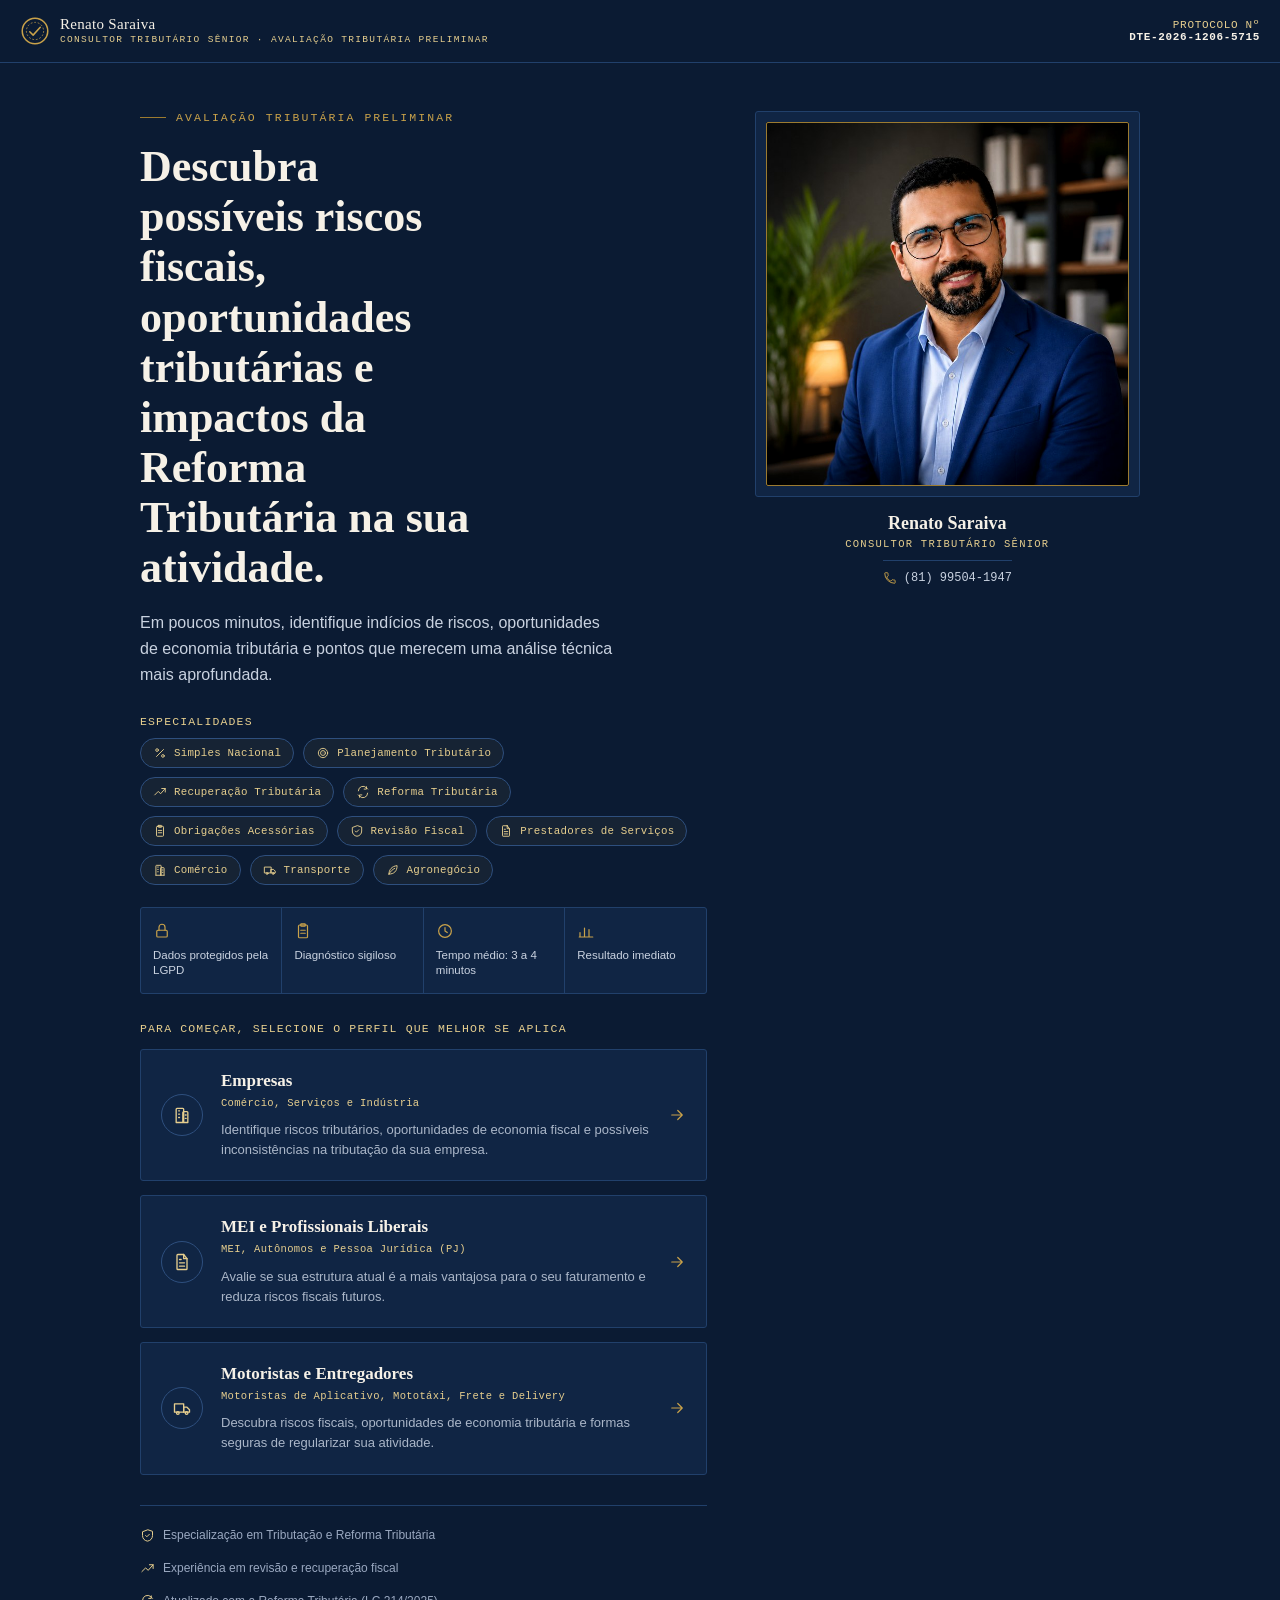
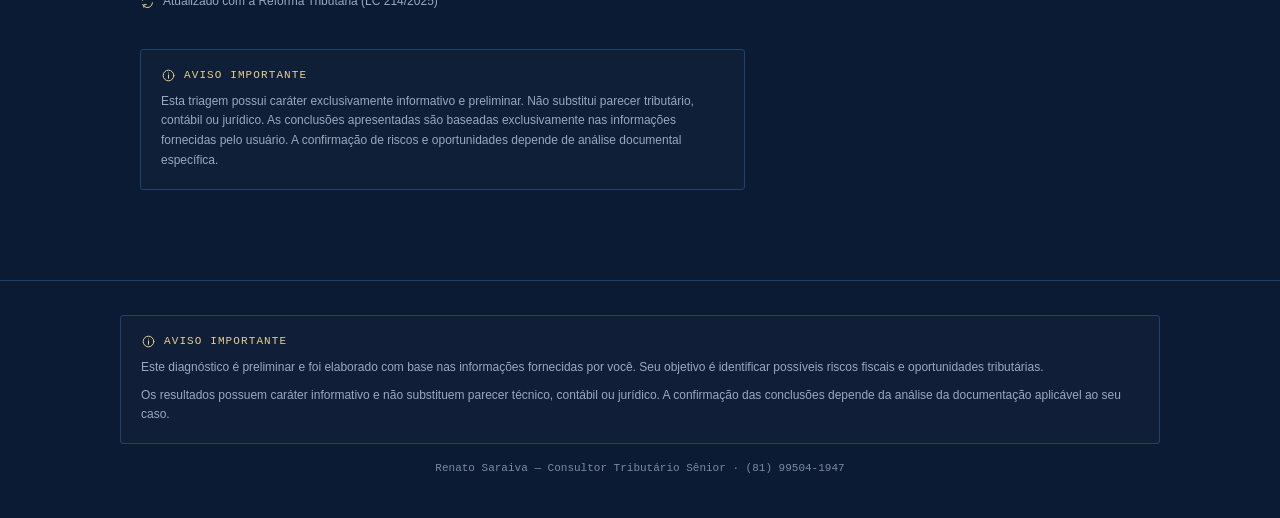
==== commit 9e33993e: "Update index.html" ====
--- a/index.html
+++ b/index.html
@@ -204,7 +204,7 @@
 .comparativo-item{display:flex;align-items:flex-start;gap:13px;padding:14px 0;border-bottom:1px solid var(--papel-borda);}
 .comparativo-item:last-child{border-bottom:none;}
 .comparativo-item__icone{flex:none;width:34px;height:34px;border-radius:50%;background:var(--marfim-escuro);display:flex;align-items:center;justify-content:center;}
-.comparativo-item__icone .ic{color:var(--dourado-escuro);}
+.comparativo-item__icone .ic{color:var(--dourado-escuro);width:16px;height:16px;}
 .comparativo-item__texto{font-size:13.5px;color:var(--grafite);line-height:1.6;}
 .comparativo-item__destaque{font-family:var(--mono);font-size:11px;text-transform:uppercase;letter-spacing:0.08em;color:var(--dourado-escuro);margin-top:4px;}
 
@@ -222,7 +222,7 @@
    ========================================================= */
 .bloco-ancoragem-valor{background:linear-gradient(135deg,var(--azul-meianoite) 0%,#1a2540 100%);border:1px solid var(--azul-aco);border-radius:var(--radius-doc);padding:22px 24px;margin:6px 0;}
 .bloco-ancoragem-valor__titulo{display:flex;align-items:center;gap:9px;font-family:var(--mono);font-size:11px;letter-spacing:0.12em;text-transform:uppercase;color:var(--dourado-claro);margin-bottom:14px;}
-.bloco-ancoragem-valor__titulo .ic{color:var(--dourado);}
+.bloco-ancoragem-valor__titulo .ic{color:var(--dourado);width:15px;height:15px;}
 .bloco-ancoragem-valor p{font-size:13.5px;color:#C9D2E0;line-height:1.7;}
 .bloco-ancoragem-valor strong{color:#E8DDB5;}
 
@@ -247,7 +247,7 @@
 .pec-bloco{padding:16px 0;border-bottom:1px solid var(--papel-borda);}
 .pec-bloco:last-child{border-bottom:none;}
 .pec-bloco__titulo{display:flex;align-items:center;gap:8px;font-family:var(--mono);font-size:11px;letter-spacing:0.1em;text-transform:uppercase;color:var(--azul-marinho);margin-bottom:10px;}
-.pec-bloco__titulo .ic{color:var(--dourado-escuro);}
+.pec-bloco__titulo .ic{color:var(--dourado-escuro);width:14px;height:14px;}
 .pec-texto{font-size:13.5px;color:var(--grafite);line-height:1.65;}
 .pec-risco{display:flex;align-items:center;gap:8px;font-size:13.5px;color:var(--grafite);margin-bottom:7px;}
 .pec-op{display:flex;align-items:center;gap:8px;font-size:13.5px;color:var(--grafite);margin-bottom:7px;}
@@ -266,6 +266,7 @@
    ========================================================= */
 .mapa-riscos{background:#fff;border:1px solid var(--papel-borda);border-radius:var(--radius-doc);padding:22px;margin-bottom:6px;}
 .mapa-riscos__titulo{display:flex;align-items:center;gap:9px;font-family:var(--mono);font-size:11.5px;letter-spacing:0.12em;text-transform:uppercase;color:var(--azul-marinho);margin-bottom:16px;}
+.mapa-riscos__titulo .ic{width:15px;height:15px;}
 .mapa-riscos__tabela{width:100%;border-collapse:collapse;font-size:14px;}
 .mapa-riscos__tabela th{text-align:left;font-family:var(--mono);font-size:11px;letter-spacing:0.1em;text-transform:uppercase;color:var(--cinza-doc);padding:0 0 10px;border-bottom:1px solid var(--marfim-escuro);}
 .mapa-riscos__tabela td{padding:11px 0;border-bottom:1px solid var(--marfim-escuro);color:var(--grafite);}
@@ -276,7 +277,7 @@
    ETAPA 9 — FORMULÁRIO EM ETAPAS PROGRESSIVAS
    ========================================================= */
 .form-etapa{animation:surgir 0.35s ease both;}
-.form-etapa__titulo{font-family:var(--mono);font-size:11px;letter-spacing:0.12em;text-transform:uppercase;color:var(--dourado-escuro);margin-bottom:16px;padding:8px 12px;background:rgba(201,162,74,0.08);border-radius:var(--radius-doc);border-left:3px solid var(--dourado);}
+.form-etapa__titulo{display:flex;align-items:center;gap:7px;font-family:var(--mono);font-size:11px;letter-spacing:0.12em;text-transform:uppercase;color:var(--dourado-escuro);margin-bottom:16px;padding:8px 12px;background:rgba(201,162,74,0.08);border-radius:var(--radius-doc);border-left:3px solid var(--dourado);}
 
 /* =========================================================
    ETAPA 16 — BOTÃO PDF PREMIUM
@@ -286,6 +287,7 @@
 .btn-pdf-premium:active{transform:translateY(0);}
 .btn-pdf-premium .ic{color:var(--dourado);}
 .btn-pdf-premium:disabled{opacity:0.6;cursor:wait;}
+@media (prefers-reduced-motion: reduce){
   *{animation-duration:0.001ms !important; animation-iteration-count:1 !important; transition-duration:0.001ms !important;}
 }
 
@@ -336,7 +338,7 @@
 
 .barra-confianca{display:grid;grid-template-columns:repeat(4,1fr);gap:1px;background:var(--azul-aco);border:1px solid var(--azul-aco);border-radius:var(--radius-doc);overflow:hidden;margin-bottom:28px;}
 .item-confianca{background:var(--azul-meianoite);padding:14px 12px;display:flex;flex-direction:column;align-items:flex-start;gap:8px;}
-.item-confianca .ic{color:var(--dourado);}
+.item-confianca .ic{color:var(--dourado);width:18px;height:18px;}
 .item-confianca span{font-size:11.5px;color:#C9D2E0;line-height:1.35;}
 
 .capa__rotulo{font-family:var(--mono);font-size:11.5px;letter-spacing:0.1em;text-transform:uppercase;color:var(--dourado-claro);margin-bottom:14px;}
@@ -471,8 +473,8 @@
 .divisor-doc{border:none;border-top:1px dashed var(--papel-borda);margin:28px 0;}
 
 .bloco-secao{margin-bottom:6px;}
-.bloco-secao__titulo{display:flex;align-items:center;gap:9px;font-family:var(--mono);font-size:11.5px;letter-spacing:0.12em;text-transform:uppercase;color:var(--azul-marinho);margin-bottom:13px;}
-.bloco-secao__titulo .ic{color:var(--dourado-escuro);}
+.bloco-secao__titulo{display:flex;align-items:center;gap:8px;font-family:var(--mono);font-size:11.5px;letter-spacing:0.12em;text-transform:uppercase;color:var(--azul-marinho);margin-bottom:13px;}
+.bloco-secao__titulo .ic{color:var(--dourado-escuro);width:15px;height:15px;}
 .bloco-secao__texto{font-size:14.5px;color:var(--grafite);line-height:1.65;margin-bottom:6px;}
 
 /* Resumo Executivo — leitura imediata, destaque editorial */
@@ -571,6 +573,63 @@
 
 /* --- Campo-linha (2 colunas no form de lead) --- */
 .campo-linha{display:grid;grid-template-columns:1fr 1fr;gap:12px;}
+
+/* --- Dots de progresso do formulário --- */
+.form-progress-dots{display:flex;align-items:center;justify-content:center;gap:0;margin-bottom:20px;padding:4px 0;}
+.form-dot{width:10px;height:10px;border-radius:50%;background:var(--marfim-escuro);border:2px solid var(--papel-borda);transition:background .25s ease,border-color .25s ease,transform .25s ease;}
+.form-dot--ativo{background:var(--dourado);border-color:var(--dourado-escuro);transform:scale(1.2);}
+.form-dot--feito{background:var(--verde-conforme);border-color:var(--verde-conforme);}
+.form-dot-linha{flex:1;height:2px;background:var(--marfim-escuro);max-width:36px;margin:0 4px;transition:background .25s ease;}
+.form-dot-linha--feita{background:var(--verde-conforme);}
+
+/* --- Slide das etapas do formulário --- */
+.form-etapa--slide{animation:slideIn .28s cubic-bezier(.2,0,.3,1) both;}
+@keyframes slideIn{from{opacity:0;transform:translateX(18px);}to{opacity:1;transform:translateX(0);}}
+.form-etapa--saindo{animation:slideOut .2s cubic-bezier(.4,0,1,1) both;}
+@keyframes slideOut{from{opacity:1;transform:translateX(0);}to{opacity:0;transform:translateX(-18px);}}
+.btn-ouro--full{width:100%;margin-top:8px;justify-content:center;}
+
+/* --- Botão flutuante CTA --- */
+.cta-flutuante{
+  position:fixed;bottom:0;left:0;right:0;
+  background:linear-gradient(180deg,transparent 0%,rgba(11,27,51,0.92) 28%);
+  padding:22px 20px 20px;
+  z-index:100;
+  display:none;
+  pointer-events:none;
+}
+.cta-flutuante.visivel{display:block;}
+.cta-flutuante__btn{
+  display:flex;align-items:center;justify-content:center;gap:9px;
+  width:100%;max-width:420px;margin:0 auto;
+  background:linear-gradient(180deg,var(--dourado-claro),var(--dourado));
+  color:var(--azul-marinho);border:none;
+  font-weight:700;font-size:15px;padding:16px 24px;
+  border-radius:var(--radius-doc);
+  box-shadow:0 10px 30px -8px rgba(156,123,48,0.75),0 4px 16px rgba(0,0,0,0.35);
+  pointer-events:all;cursor:pointer;
+  min-height:54px;
+  -webkit-tap-highlight-color:transparent;
+}
+.cta-flutuante__btn:active{opacity:0.9;transform:scale(0.99);}
+
+/* --- Toast de notificação --- */
+.toast{
+  position:fixed;bottom:24px;left:50%;transform:translateX(-50%) translateY(0);
+  display:flex;align-items:center;gap:10px;
+  padding:13px 18px;border-radius:var(--radius-doc);
+  font-family:var(--sans);font-size:13.5px;font-weight:500;
+  box-shadow:0 8px 28px rgba(11,27,51,0.35);
+  z-index:999;white-space:nowrap;max-width:90vw;
+  animation:toastIn .22s cubic-bezier(.2,0,.3,1) both;
+  pointer-events:none;
+}
+.toast--erro   {background:#A6332B;color:#fff;}
+.toast--sucesso{background:var(--verde-conforme);color:#fff;}
+.toast--info   {background:var(--azul-marinho);color:var(--dourado-claro);border:1px solid var(--azul-aco);}
+.toast--saindo {animation:toastOut .2s ease both;}
+@keyframes toastIn {from{opacity:0;transform:translateX(-50%) translateY(12px);}to{opacity:1;transform:translateX(-50%) translateY(0);}}
+@keyframes toastOut{from{opacity:1;transform:translateX(-50%) translateY(0);}to{opacity:0;transform:translateX(-50%) translateY(12px);}}
 .campo select{width:100%;padding:11px 13px;border:1.5px solid var(--papel-borda);border-radius:var(--radius-doc);font-size:14.5px;background:#FCFAF4;font-family:var(--sans);appearance:none;background-image:url("data:image/svg+xml,%3Csvg xmlns='http://www.w3.org/2000/svg' width='12' height='8' viewBox='0 0 12 8'%3E%3Cpath d='M1 1l5 5 5-5' stroke='%23666B76' stroke-width='1.5' fill='none' stroke-linecap='round'/%3E%3C/svg%3E");background-repeat:no-repeat;background-position:right 13px center;}
 .campo select:focus{background-color:#fff;border-color:var(--dourado-escuro);}
 
@@ -581,7 +640,7 @@
 /* --- Tópicos tributários por segmento --- */
 .topicos-grid{display:grid;grid-template-columns:repeat(2,1fr);gap:9px;margin-top:8px;}
 .topico-item{display:flex;align-items:center;gap:9px;font-size:13px;color:var(--grafite);background:#fff;border:1px solid var(--papel-borda);border-radius:var(--radius-doc);padding:9px 12px;}
-.topico-item .ic{color:var(--dourado-escuro);flex:none;}
+.topico-item .ic{color:var(--dourado-escuro);flex:none;width:15px;height:15px;}
 
 /* --- Gatilho de urgência --- */
 .bloco-urgencia{border-left:3px solid var(--laranja-alerta);border-radius:0 var(--radius-doc) var(--radius-doc) 0;padding:16px 18px;background:#fff;margin:18px 0;}
@@ -592,7 +651,7 @@
 /* --- Bloco de valor (O que será validado) --- */
 .checklist-validacao-grade{display:grid;grid-template-columns:repeat(2,1fr);gap:8px;margin-top:10px;}
 .checklist-validacao-grade li{display:flex;align-items:flex-start;gap:9px;font-size:13.5px;color:var(--grafite);line-height:1.45;list-style:none;}
-.checklist-validacao-grade li .ic{color:var(--verde-conforme);flex:none;margin-top:2px;}
+.checklist-validacao-grade li .ic{color:var(--verde-conforme);flex:none;margin-top:2px;width:15px;height:15px;}
 
 /* --- Ancoragem de valor --- */
 .bloco-ancoragem{background:var(--azul-meianoite);border:1px solid var(--azul-aco);border-radius:var(--radius-doc);padding:20px 22px;margin-top:18px;}
@@ -678,6 +737,7 @@
   <symbol id="ic-arrow" viewBox="0 0 24 24"><path d="M5 12h14M13 6l6 6-6 6"/></symbol>
   <symbol id="ic-phone" viewBox="0 0 24 24"><path d="M6.6 10.8c1.4 2.8 3.8 5.1 6.6 6.6l2.2-2.2a1 1 0 0 1 1-.25 11 11 0 0 0 3.4.55 1 1 0 0 1 1 1V20a1 1 0 0 1-1 1A17 17 0 0 1 3 4a1 1 0 0 1 1-1h3.5a1 1 0 0 1 1 1 11 11 0 0 0 .55 3.4 1 1 0 0 1-.25 1Z"/></symbol>
   <symbol id="ic-leaf" viewBox="0 0 24 24"><path d="M5 19c0-7.5 5-13.5 14-14.5 0 9.5-5 14.5-14 14.5Z"/><path d="M5.5 18.5c2.2-4.2 5.3-7.3 9.5-9.3"/></symbol>
+  <symbol id="ic-download" viewBox="0 0 24 24"><path d="M12 3v11m0 0-3.5-3.5M12 14l3.5-3.5M4 17v2a1 1 0 0 0 1 1h14a1 1 0 0 0 1-1v-2"/></symbol>
 </svg>
 
 <header class="timbre">
@@ -966,13 +1026,6 @@
 
         <hr class="divisor-doc">
 
-        <!-- Etapa 8 — Ancoragem de Valor -->
-        <div class="bloco-ancoragem-valor" id="bloco-ancoragem-valor">
-          <div class="bloco-ancoragem-valor__titulo"><svg class="ic"><use href="#ic-shield"/></svg>Sobre a Análise Técnica Especializada</div>
-          <p>Uma análise tributária aprofundada exige levantamento técnico criterioso, análise documental estruturada e avaliação especializada de cada aspecto fiscal identificado.</p>
-          <p style="margin-top:10px;">O diagnóstico preliminar identifica <strong>indícios</strong>. A análise técnica <strong>valida riscos, confirma oportunidades e quantifica impactos</strong> específicos para a sua realidade — com base em documentação real e legislação aplicável.</p>
-        </div>
-
         <hr class="divisor-doc">
 
         <!-- Etapa 20 — Modo Especialista -->
@@ -982,32 +1035,45 @@
           <div id="grid-modo-especialista"></div>
         </div>
 
-        <div class="bloco-lead">
-          <h3 class="bloco-lead__titulo">Diagnóstico Tributário Estratégico</h3>
-          <p class="bloco-lead__sub">Esta triagem identificou pontos que merecem validação documental. Preencha seus dados para registrar o protocolo e dar início ao Diagnóstico Tributário Estratégico.</p>
+        <div class="bloco-lead" id="bloco-lead">
+          <div class="form-progress-dots">
+            <span class="form-dot form-dot--ativo" data-step="1"></span>
+            <span class="form-dot-linha"></span>
+            <span class="form-dot" data-step="2"></span>
+            <span class="form-dot-linha"></span>
+            <span class="form-dot" data-step="3"></span>
+          </div>
+          <h3 class="bloco-lead__titulo">Registrar Protocolo</h3>
+          <p class="bloco-lead__sub">Preencha seus dados para receber o protocolo e iniciar o Diagnóstico Tributário Estratégico com um especialista.</p>
 
           <!-- ETAPA 1 do formulário -->
-          <div class="form-etapa" id="form-etapa-1">
-            <div class="form-etapa__titulo">Etapa 1 de 3 — Identificação</div>
+          <div class="form-etapa form-etapa--slide" id="form-etapa-1">
+            <div class="form-etapa__titulo">
+              <svg class="ic" style="width:13px;height:13px;color:var(--dourado-escuro);"><use href="#ic-clipboard"/></svg>
+              Etapa 1 de 3 — Identificação
+            </div>
             <div class="campo">
               <label for="in-nome">Nome completo</label>
-              <input type="text" id="in-nome" autocomplete="name" placeholder="Como podemos te chamar" aria-required="true" aria-describedby="erro-nome">
+              <input type="text" id="in-nome" autocomplete="name" placeholder="Como podemos te chamar" aria-required="true" aria-describedby="erro-nome" inputmode="text">
               <div class="campo__erro" id="erro-nome" role="alert" aria-live="assertive">Informe seu nome.</div>
             </div>
             <div class="campo">
               <label for="in-whatsapp">WhatsApp com DDD</label>
-              <input type="tel" id="in-whatsapp" autocomplete="tel" placeholder="(81) 99999-9999" aria-required="true" aria-describedby="erro-whatsapp" inputmode="numeric">
+              <input type="tel" id="in-whatsapp" autocomplete="tel" placeholder="(81) 99999-9999" aria-required="true" aria-describedby="erro-whatsapp" inputmode="numeric" maxlength="15">
               <div class="campo__erro" id="erro-whatsapp" role="alert" aria-live="assertive">Informe um WhatsApp válido com DDD.</div>
             </div>
-            <button class="btn-ouro" id="btn-form-etapa-1" type="button" style="width:100%;margin-top:8px;">Continuar<svg class="ic"><use href="#ic-arrow"/></svg></button>
+            <button class="btn-ouro btn-ouro--full" id="btn-form-etapa-1" type="button">Continuar<svg class="ic"><use href="#ic-arrow"/></svg></button>
           </div>
 
           <!-- ETAPA 2 do formulário -->
-          <div class="form-etapa" id="form-etapa-2" style="display:none;">
-            <div class="form-etapa__titulo">Etapa 2 de 3 — Localização</div>
+          <div class="form-etapa form-etapa--slide" id="form-etapa-2" style="display:none;">
+            <div class="form-etapa__titulo">
+              <svg class="ic" style="width:13px;height:13px;color:var(--dourado-escuro);"><use href="#ic-map"/></svg>
+              Etapa 2 de 3 — Localização
+            </div>
             <div class="campo">
               <label for="in-email">E-mail (opcional)</label>
-              <input type="email" id="in-email" autocomplete="email" placeholder="seu@email.com">
+              <input type="email" id="in-email" autocomplete="email" placeholder="seu@email.com" inputmode="email">
             </div>
             <div class="campo-linha">
               <div class="campo">
@@ -1035,8 +1101,11 @@
           </div>
 
           <!-- ETAPA 3 do formulário -->
-          <div class="form-etapa" id="form-etapa-3" style="display:none;">
-            <div class="form-etapa__titulo">Etapa 3 de 3 — Consentimentos</div>
+          <div class="form-etapa form-etapa--slide" id="form-etapa-3" style="display:none;">
+            <div class="form-etapa__titulo">
+              <svg class="ic" style="width:13px;height:13px;color:var(--dourado-escuro);"><use href="#ic-lock"/></svg>
+              Etapa 3 de 3 — Consentimentos
+            </div>
             <label class="consentimento">
               <input type="checkbox" id="chk-consentimento-dados">
               <span>Autorizo o uso dos dados informados nesta triagem para a realização do Diagnóstico Tributário Estratégico e para o contato de um especialista, conforme a Lei Geral de Proteção de Dados (Lei nº 13.709/2018).</span>
@@ -1073,10 +1142,14 @@
           </div>
         </div><!-- /bloco-lead -->
 
-        <div class="aviso-legal aviso-legal--claro">
-          <div class="aviso-legal__titulo"><svg class="ic"><use href="#ic-info"/></svg>Aviso Importante</div>
-          <p>Esta triagem possui caráter exclusivamente informativo e preliminar. Não substitui parecer tributário, contábil ou jurídico. As conclusões apresentadas são baseadas exclusivamente nas informações fornecidas pelo usuário. A confirmação de riscos e oportunidades depende de análise documental específica.</p>
+        <!-- Botão flutuante de ancoragem ao formulário -->
+        <div class="cta-flutuante" id="cta-flutuante" aria-live="polite">
+          <button class="cta-flutuante__btn" id="btn-ir-form" type="button">
+            <svg class="ic" style="width:16px;height:16px;color:var(--azul-marinho);"><use href="#ic-send"/></svg>
+            Registrar protocolo
+          </button>
         </div>
+
         <a class="link-reiniciar" id="link-reiniciar" href="#">Refazer a triagem</a>
 
         <!-- Etapa 16 — Botão PDF Premium -->
@@ -1096,7 +1169,8 @@
   <div class="rodape-site__conteudo">
     <div class="aviso-legal">
       <div class="aviso-legal__titulo"><svg class="ic"><use href="#ic-info"/></svg>Aviso Importante</div>
-      <p>Esta triagem possui caráter exclusivamente informativo e preliminar. Não substitui parecer tributário, contábil ou jurídico. As conclusões apresentadas são baseadas exclusivamente nas informações fornecidas pelo usuário. A confirmação de riscos e oportunidades depende de análise documental específica.</p>
+      <p>Este diagnóstico é preliminar e foi elaborado com base nas informações fornecidas por você. Seu objetivo é identificar possíveis riscos fiscais e oportunidades tributárias.</p>
+      <p style="margin-top:8px;">Os resultados possuem caráter informativo e não substituem parecer técnico, contábil ou jurídico. A confirmação das conclusões depende da análise da documentação aplicável ao seu caso.</p>
     </div>
     <p class="rodape-site__copy">Renato Saraiva — Consultor Tributário Sênior · (81) 99504-1947</p>
   </div>
@@ -1664,6 +1738,10 @@
   setTimeout(function(){
     montarResultado();
     trocarTela(elTelaResultado);
+    /* Exibe CTA flutuante após pequeno delay para o resultado estar visível */
+    setTimeout(function(){
+      if(typeof exibirCtaFlutuante === "function") exibirCtaFlutuante();
+    }, 800);
   }, 1300);
 }
 
@@ -2576,9 +2654,27 @@
 }
 
 /* =========================================================
+   TOAST — notificação leve de feedback ao usuário
+   ========================================================= */
+function toast(mensagem, tipo){
+  tipo = tipo || "info";
+  var el = document.createElement("div");
+  el.className = "toast toast--" + tipo;
+  el.textContent = mensagem;
+  document.body.appendChild(el);
+  var timer = setTimeout(function(){
+    el.classList.add("toast--saindo");
+    setTimeout(function(){ if(el.parentNode) el.parentNode.removeChild(el); }, 220);
+  }, 3500);
+  el.addEventListener("click", function(){
+    clearTimeout(timer);
+    el.classList.add("toast--saindo");
+    setTimeout(function(){ if(el.parentNode) el.parentNode.removeChild(el); }, 220);
+  });
+}
+
+/* =========================================================
    ETAPA 16 — GERADOR DE PDF PREMIUM
-   Estratégia: página de impressão dedicada com CSS @print
-   Abre nova janela com relatório formatado → usuário imprime/salva PDF
    ========================================================= */
 function gerarPDFPremium(){
   if(!resultadoAtual || !resultadoAtual.paineis) return;
@@ -2810,40 +2906,131 @@
 const chkContato = document.getElementById("chk-consentimento-contato");
 const btnWhatsapp = document.getElementById("btn-whatsapp");
 
-/* Etapa 9 — navegação entre etapas do formulário */
+/* Etapa 9 — navegação entre etapas do formulário (aprimorada para mobile) */
 const formEtapa1 = document.getElementById("form-etapa-1");
 const formEtapa2 = document.getElementById("form-etapa-2");
 const formEtapa3 = document.getElementById("form-etapa-3");
-
+const ctaFlutuante = document.getElementById("cta-flutuante");
+const btnIrForm   = document.getElementById("btn-ir-form");
+
+/* --- Progress dots helpers --- */
+function atualizarDots(etapaAtiva){
+  var dots = document.querySelectorAll(".form-dot");
+  var linhas = document.querySelectorAll(".form-dot-linha");
+  dots.forEach(function(dot, i){
+    var step = i + 1;
+    dot.classList.remove("form-dot--ativo","form-dot--feito");
+    if(step < etapaAtiva) dot.classList.add("form-dot--feito");
+    else if(step === etapaAtiva) dot.classList.add("form-dot--ativo");
+  });
+  linhas.forEach(function(linha, i){
+    linha.classList.toggle("form-dot-linha--feita", etapaAtiva > i + 1);
+  });
+}
+
+/* --- Slide entre etapas --- */
+function mostrarEtapa(mostrar, esconder){
+  if(esconder){
+    esconder.classList.add("form-etapa--saindo");
+    setTimeout(function(){ esconder.style.display="none"; esconder.classList.remove("form-etapa--saindo"); }, 200);
+  }
+  setTimeout(function(){
+    mostrar.style.display = "block";
+    mostrar.classList.add("form-etapa--slide");
+    setTimeout(function(){ mostrar.classList.remove("form-etapa--slide"); }, 300);
+    /* foca primeiro campo da etapa */
+    var primeiroInput = mostrar.querySelector("input,select");
+    if(primeiroInput) setTimeout(function(){ primeiroInput.focus(); }, 320);
+  }, esconder ? 210 : 0);
+}
+
+/* --- Botão flutuante --- */
+function exibirCtaFlutuante(){
+  if(ctaFlutuante) ctaFlutuante.classList.add("visivel");
+}
+function ocultarCtaFlutuante(){
+  if(ctaFlutuante) ctaFlutuante.classList.remove("visivel");
+}
+if(btnIrForm){
+  btnIrForm.addEventListener("click", function(){
+    var lead = document.getElementById("bloco-lead");
+    if(lead){ lead.scrollIntoView({behavior:"smooth",block:"start"}); }
+    ocultarCtaFlutuante();
+    /* Foca no primeiro campo visível */
+    setTimeout(function(){
+      var primeiro = formEtapa1.style.display !== "none" ? formEtapa1.querySelector("input") :
+                     formEtapa2.style.display !== "none" ? formEtapa2.querySelector("input") :
+                     formEtapa3.querySelector("input");
+      if(primeiro) primeiro.focus();
+    }, 400);
+  });
+}
+
+/* --- Visibilidade do CTA flutuante via Intersection Observer --- */
+(function(){
+  var lead = document.getElementById("bloco-lead");
+  if(!lead || !window.IntersectionObserver) return;
+  var obs = new IntersectionObserver(function(entries){
+    entries.forEach(function(e){
+      if(e.isIntersecting){ ocultarCtaFlutuante(); }
+      else {
+        /* só mostra se a tela de resultado estiver ativa e form não concluído */
+        if(document.getElementById("tela-resultado").classList.contains("ativa") && btnWhatsapp && btnWhatsapp.disabled !== false){
+          exibirCtaFlutuante();
+        }
+      }
+    });
+  }, {threshold:0.1});
+  obs.observe(lead);
+})();
+
+/* --- Avançar etapa 1 --- */
 document.getElementById("btn-form-etapa-1").addEventListener("click", function(){
-  const erroNome = document.getElementById("erro-nome");
-  const erroWhats = document.getElementById("erro-whatsapp");
-  let ok = true;
+  var erroNome = document.getElementById("erro-nome");
+  var erroWhats = document.getElementById("erro-whatsapp");
+  var ok = true;
   if(!inNome.value.trim()){ erroNome.classList.add("visivel"); ok = false; } else erroNome.classList.remove("visivel");
   if(!whatsappValido(inWhatsapp.value)){ erroWhats.classList.add("visivel"); ok = false; } else erroWhats.classList.remove("visivel");
   if(!ok) return;
-  // salvamento progressivo — guarda etapa 1
   try{ sessionStorage.setItem("dte_nome", inNome.value.trim()); sessionStorage.setItem("dte_whats", inWhatsapp.value.trim()); }catch(e){}
-  formEtapa1.style.display = "none";
-  formEtapa2.style.display = "block";
+  atualizarDots(2);
+  mostrarEtapa(formEtapa2, formEtapa1);
 });
 
+/* --- Avançar etapa 2 --- */
 document.getElementById("btn-form-etapa-2").addEventListener("click", function(){
-  // salvamento progressivo — guarda etapa 2
   try{ sessionStorage.setItem("dte_municipio", inMunicipio.value.trim()); sessionStorage.setItem("dte_estado", inEstado.value); }catch(e){}
-  formEtapa2.style.display = "none";
-  formEtapa3.style.display = "block";
+  atualizarDots(3);
+  mostrarEtapa(formEtapa3, formEtapa2);
 });
 
+/* --- Voltar para etapa 1 --- */
 document.getElementById("btn-form-voltar-1").addEventListener("click", function(){
-  formEtapa2.style.display = "none";
-  formEtapa1.style.display = "block";
+  atualizarDots(1);
+  mostrarEtapa(formEtapa1, formEtapa2);
 });
 
+/* --- Voltar para etapa 2 --- */
 document.getElementById("btn-form-voltar-2").addEventListener("click", function(){
-  formEtapa3.style.display = "none";
-  formEtapa2.style.display = "block";
+  atualizarDots(2);
+  mostrarEtapa(formEtapa2, formEtapa3);
 });
+
+/* --- Enter para avançar entre etapas --- */
+[inNome, inWhatsapp].forEach(function(el){
+  if(!el) return;
+  el.addEventListener("keydown", function(e){
+    if(e.key === "Enter"){ e.preventDefault(); document.getElementById("btn-form-etapa-1").click(); }
+  });
+});
+if(inEmail || inMunicipio){
+  [inEmail, inMunicipio].forEach(function(el){
+    if(!el) return;
+    el.addEventListener("keydown", function(e){
+      if(e.key === "Enter"){ e.preventDefault(); document.getElementById("btn-form-etapa-2").click(); }
+    });
+  });
+}
 
 /* =========================================================
    MÁSCARA WHATSAPP — (99) 99999-9999
@@ -3040,6 +3227,7 @@
 
   const url = "https://wa.me/" + WHATSAPP_NUMERO + "?text=" + encodeURIComponent(mensagem);
   window.open(url, "_blank");
+  if(typeof ocultarCtaFlutuante === "function") ocultarCtaFlutuante();
 });
 
 /* =========================================================
@@ -3065,6 +3253,12 @@
   inMunicipio.value = ""; inEstado.value = "";
   chkDados.checked = false; chkContato.checked = false;
   btnWhatsapp.disabled = true;
+  /* Reseta form para etapa 1 e dots */
+  formEtapa1.style.display = "block";
+  formEtapa2.style.display = "none";
+  formEtapa3.style.display = "none";
+  if(typeof atualizarDots === "function") atualizarDots(1);
+  if(typeof ocultarCtaFlutuante === "function") ocultarCtaFlutuante();
   var elBlocoTopicos = document.getElementById("bloco-topicos-segmento");
   if(elBlocoTopicos) elBlocoTopicos.style.display = "none";
   trocarTela(elTelaCapa);
